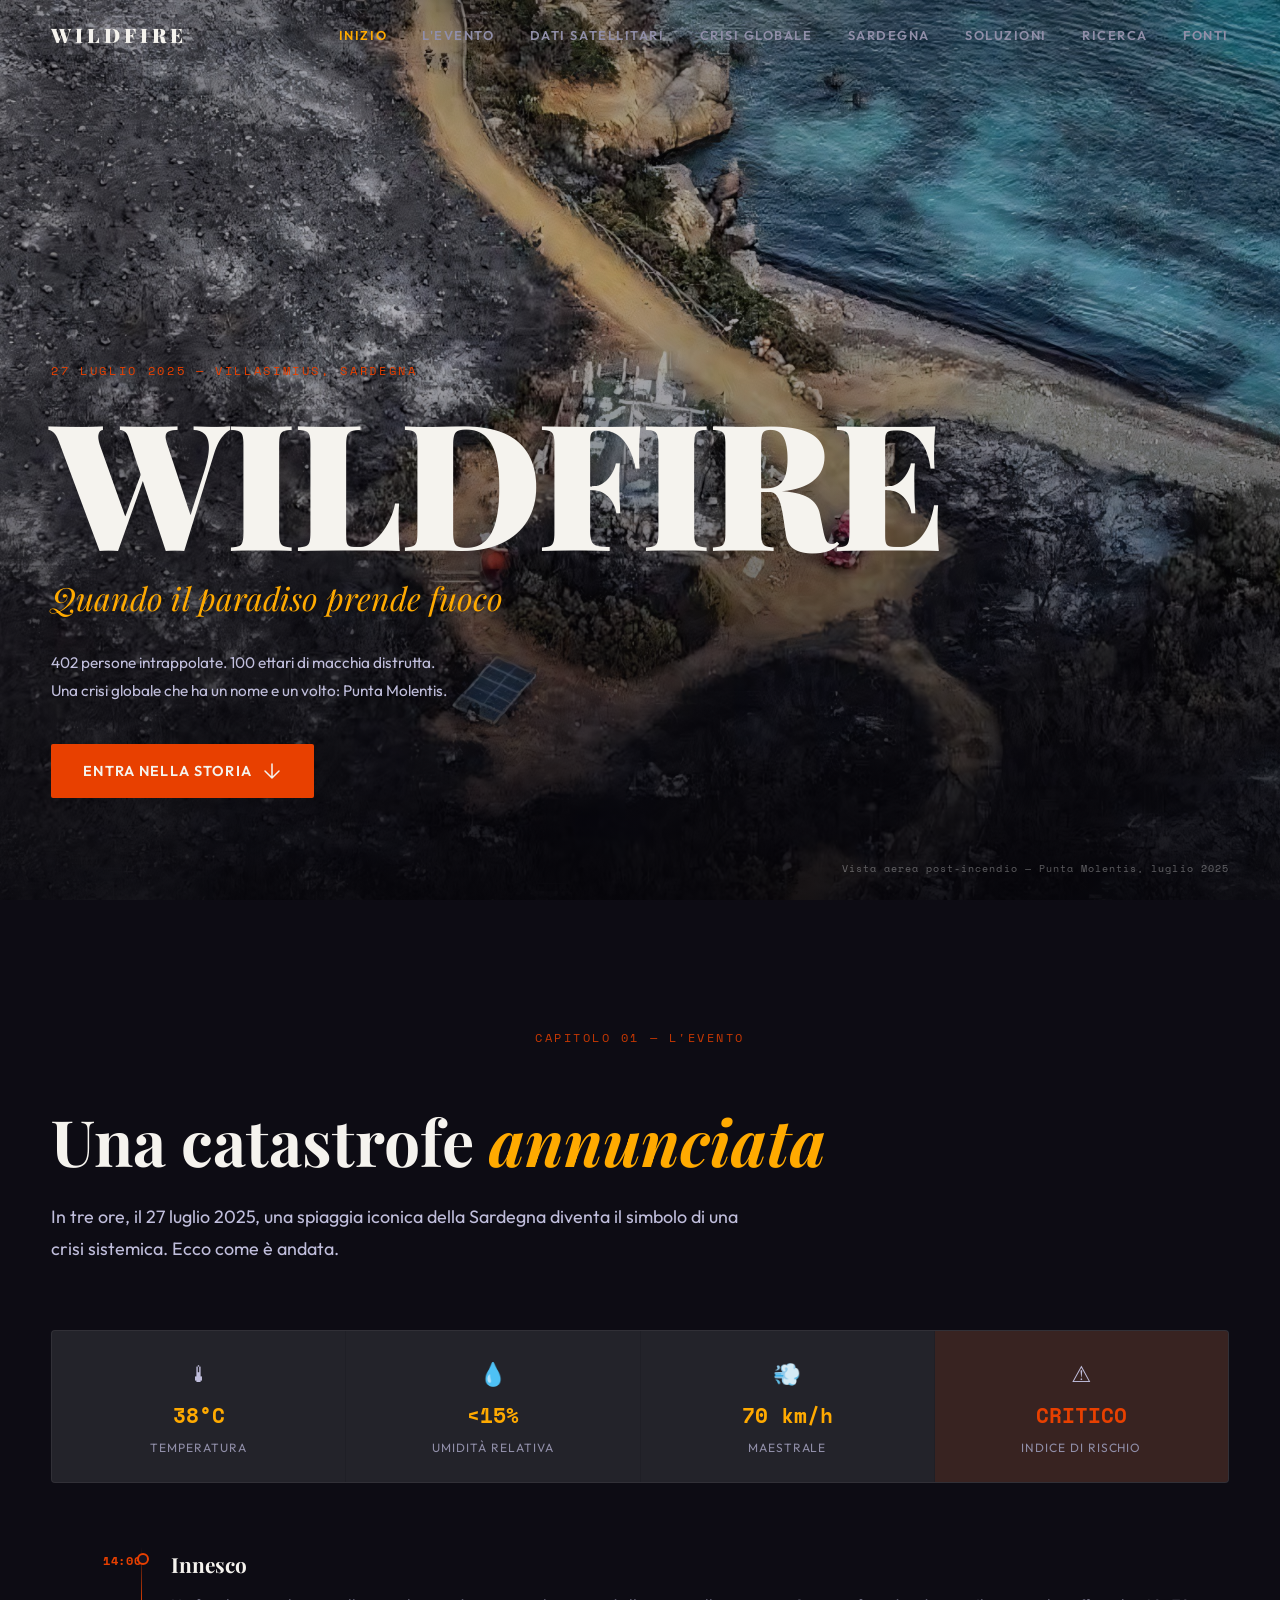
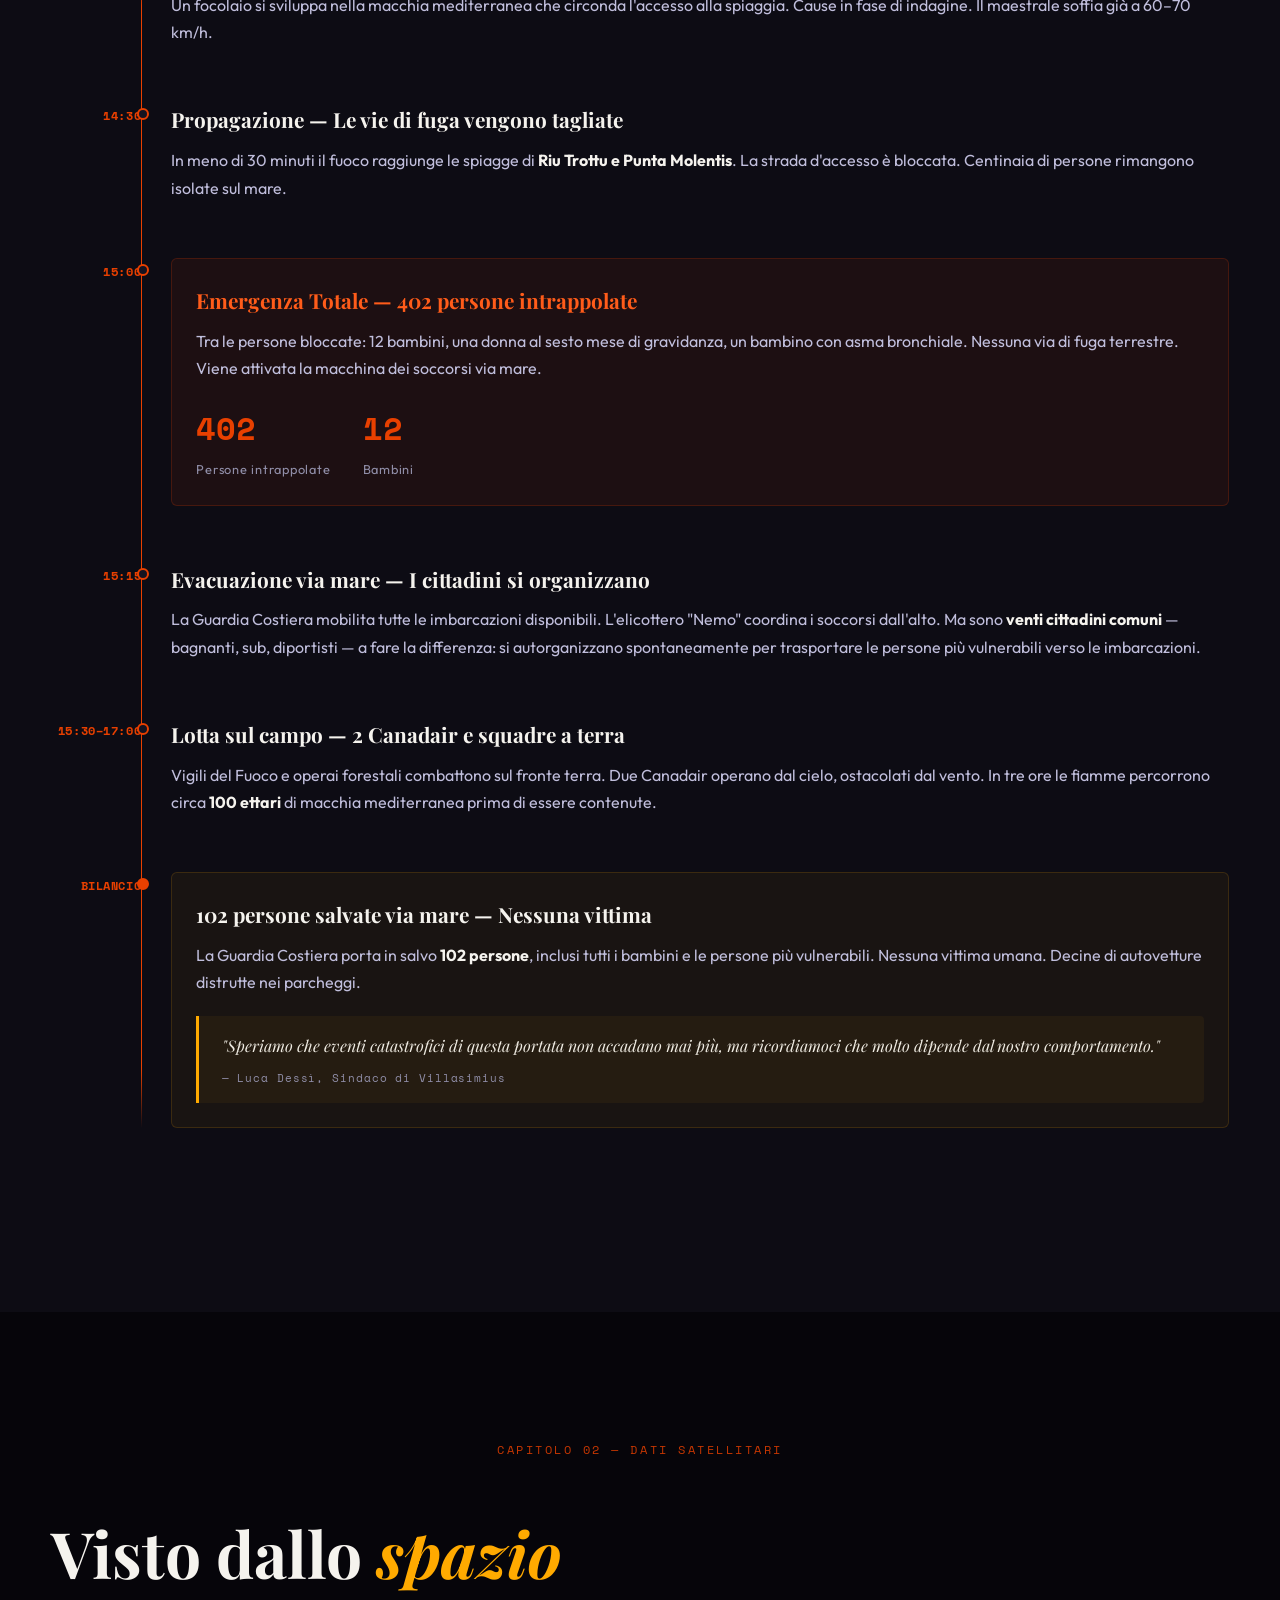
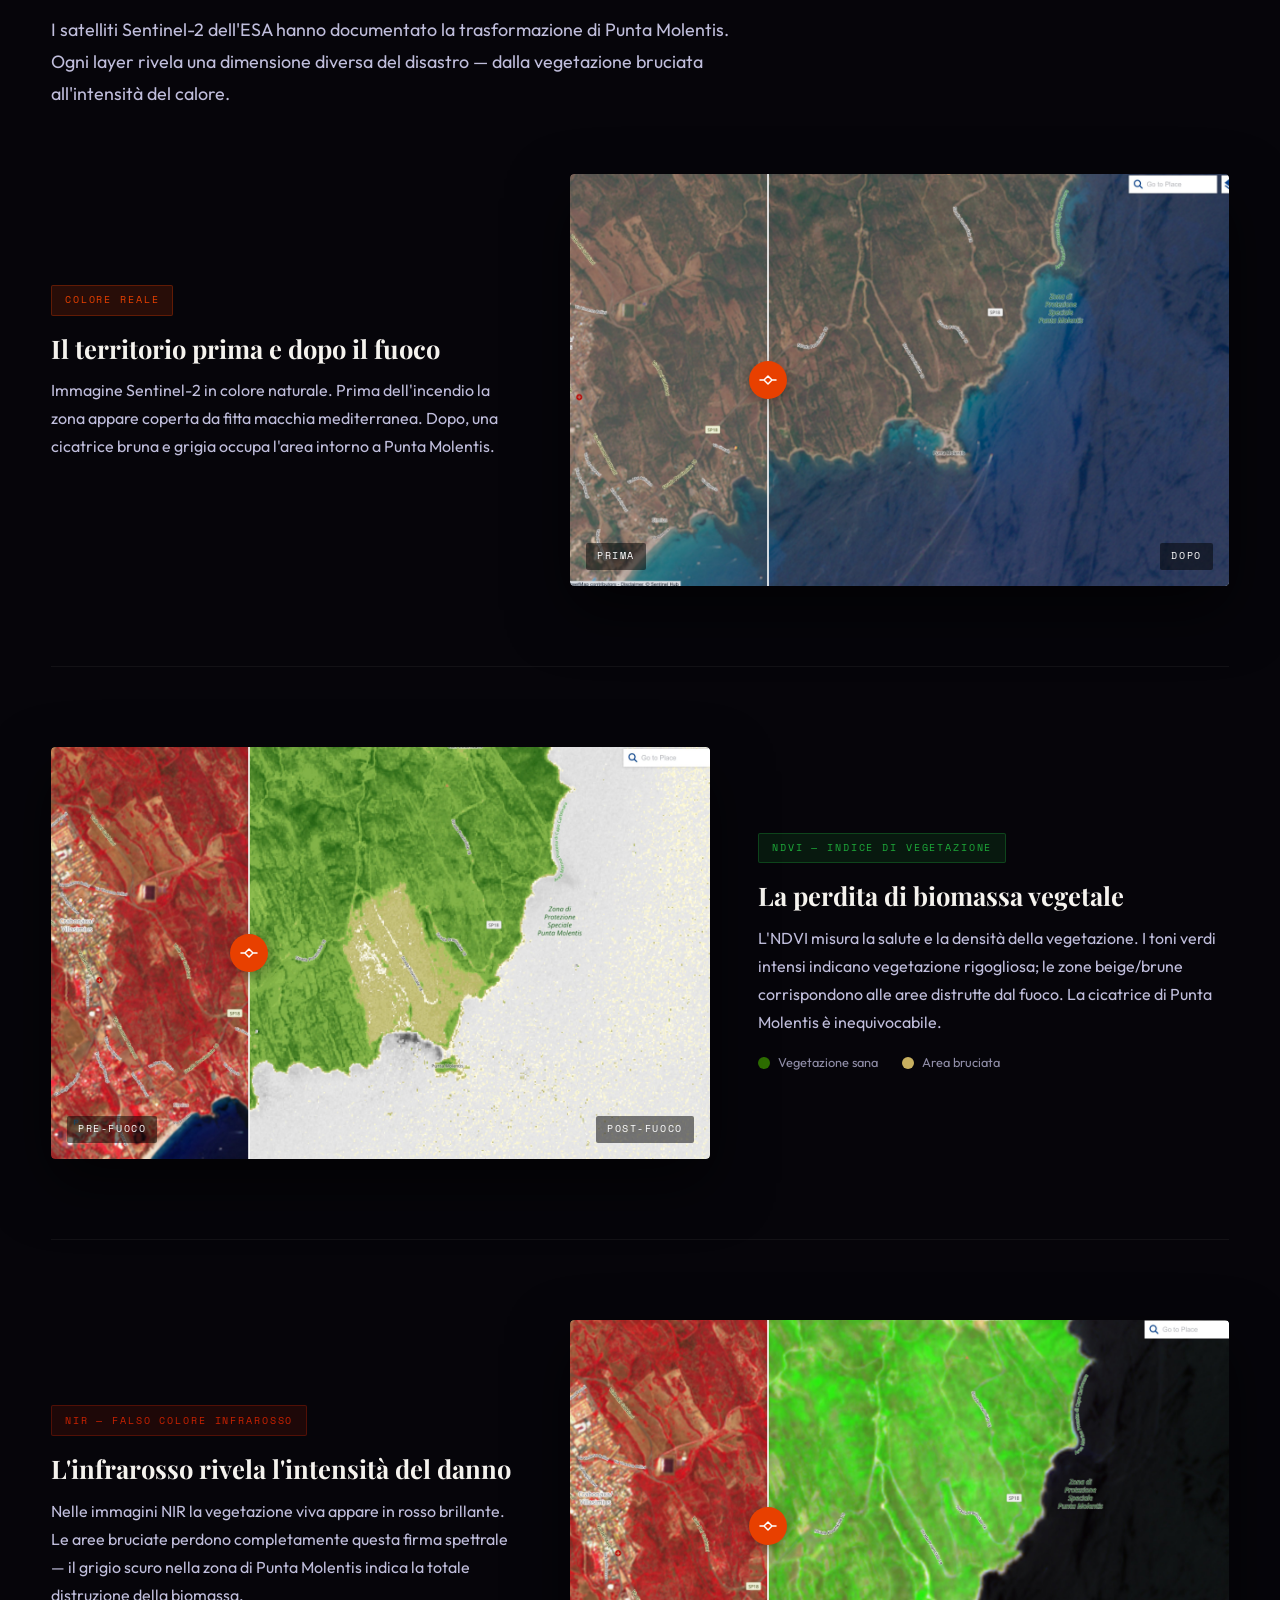
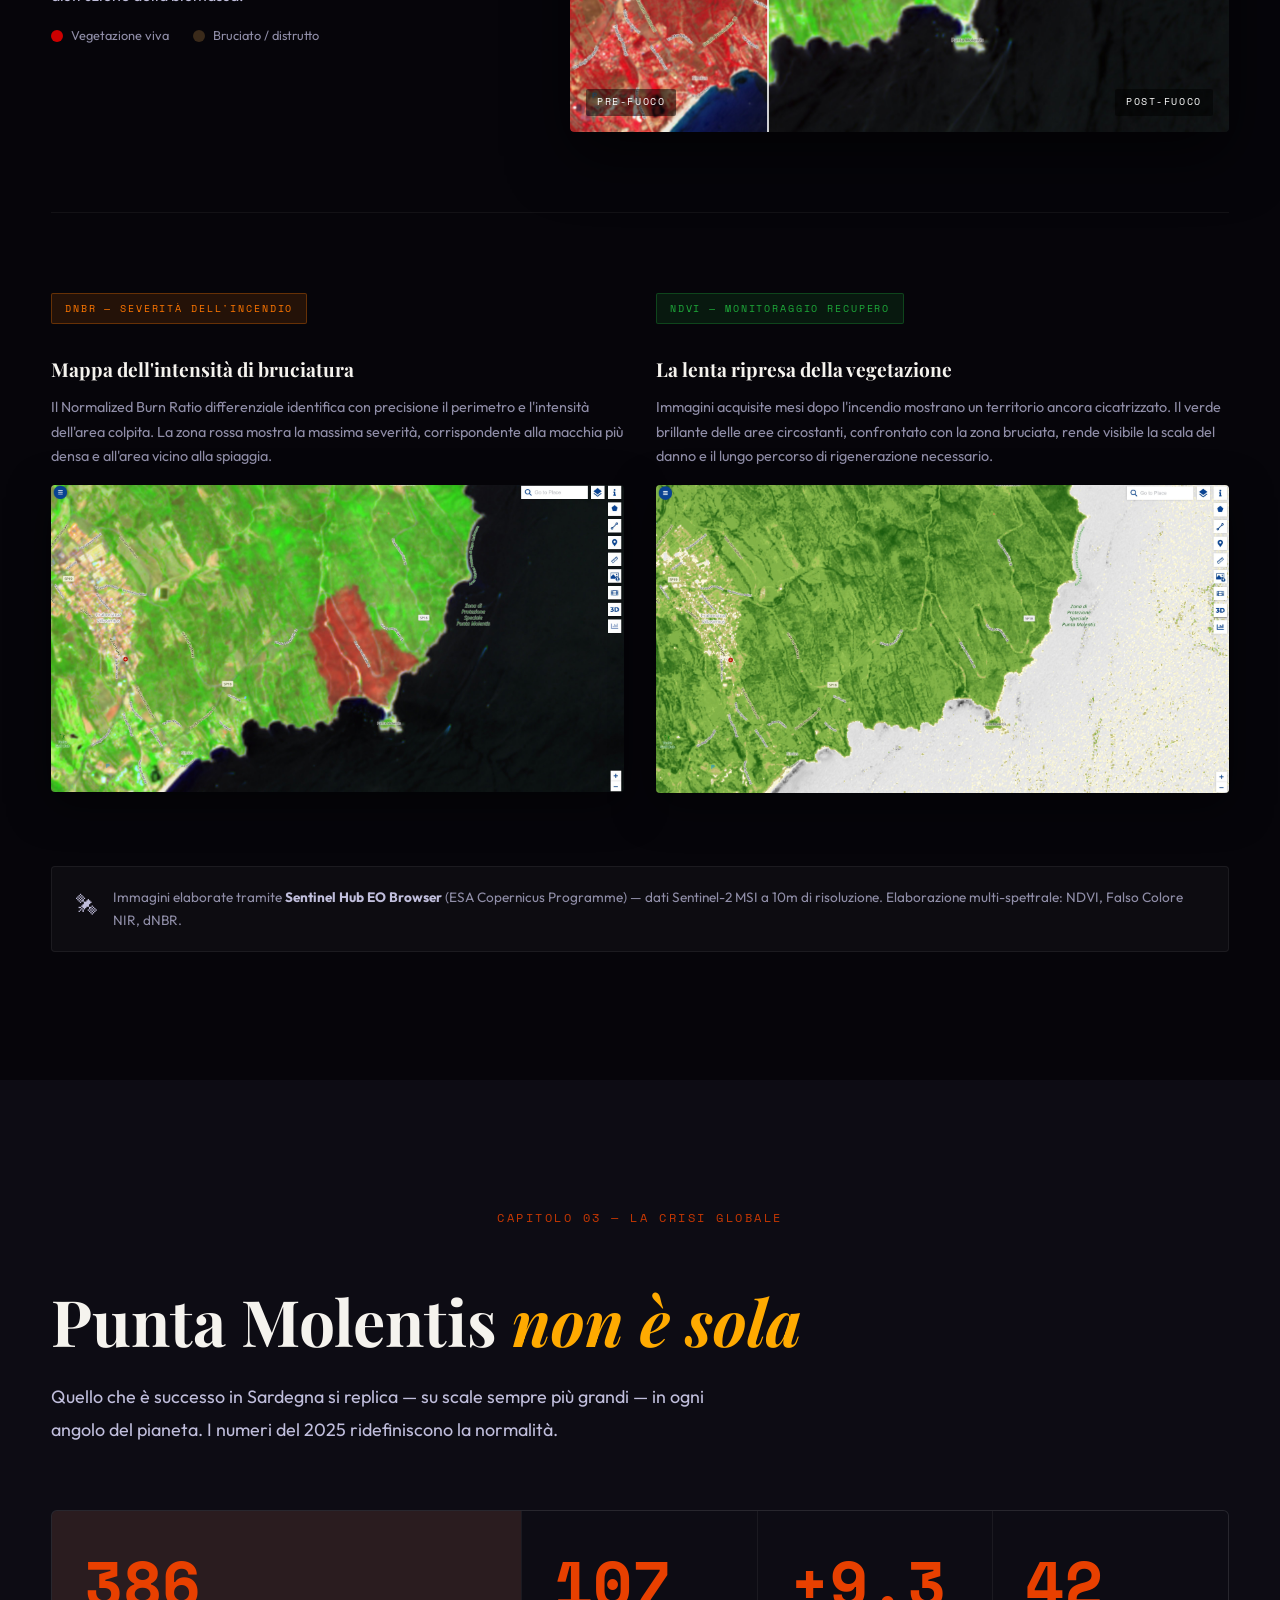
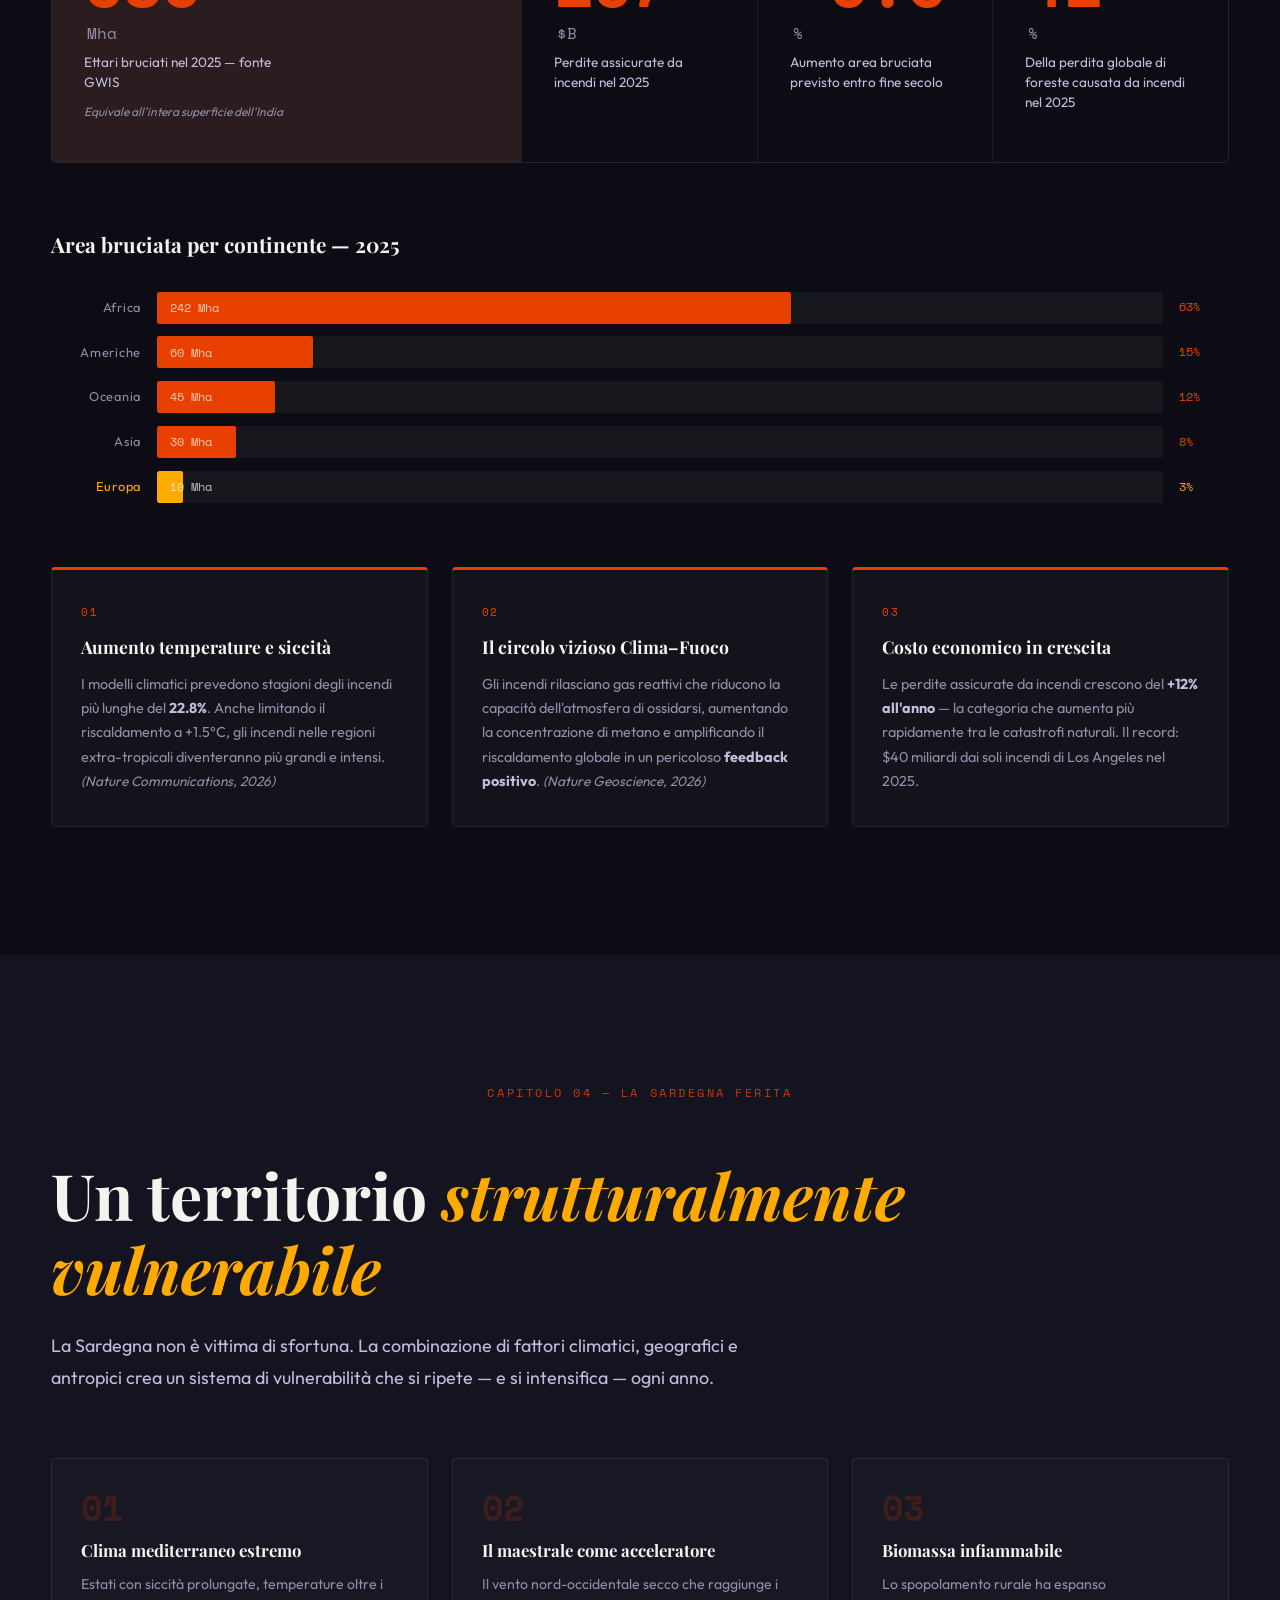
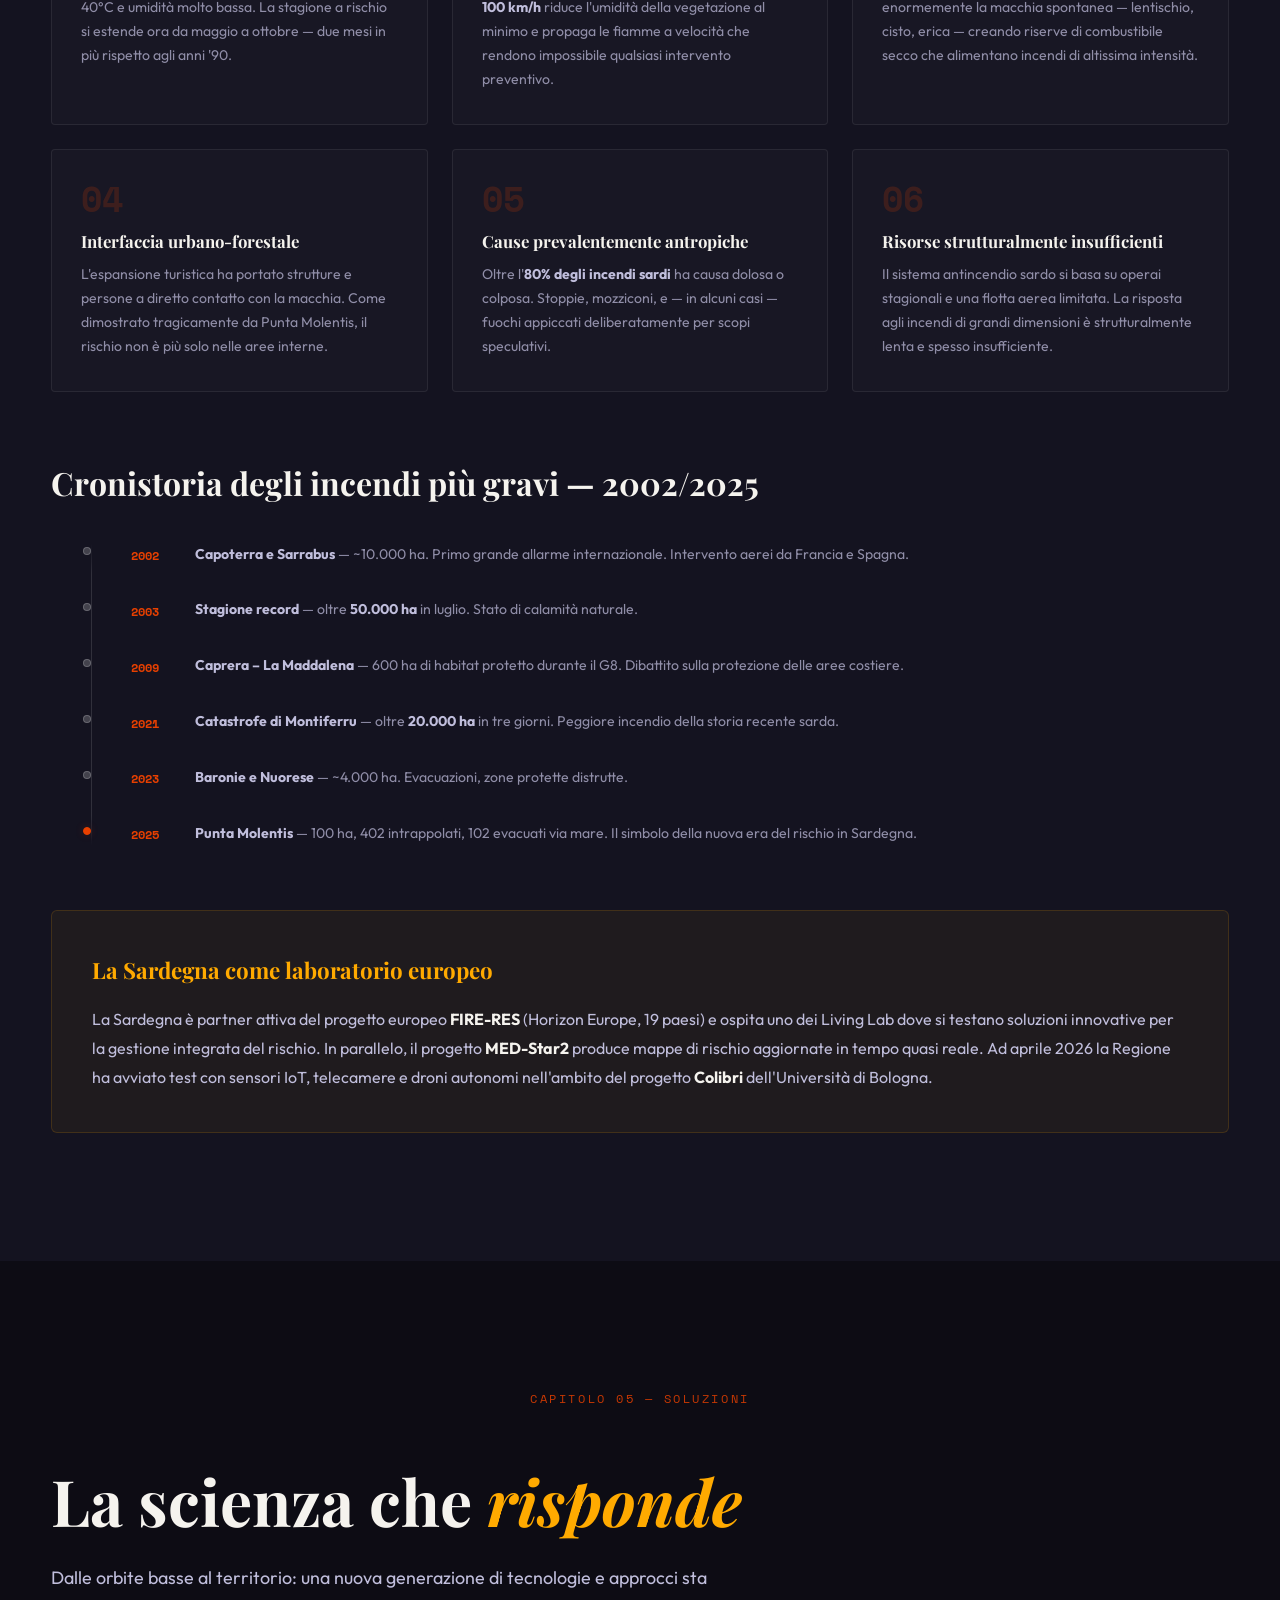
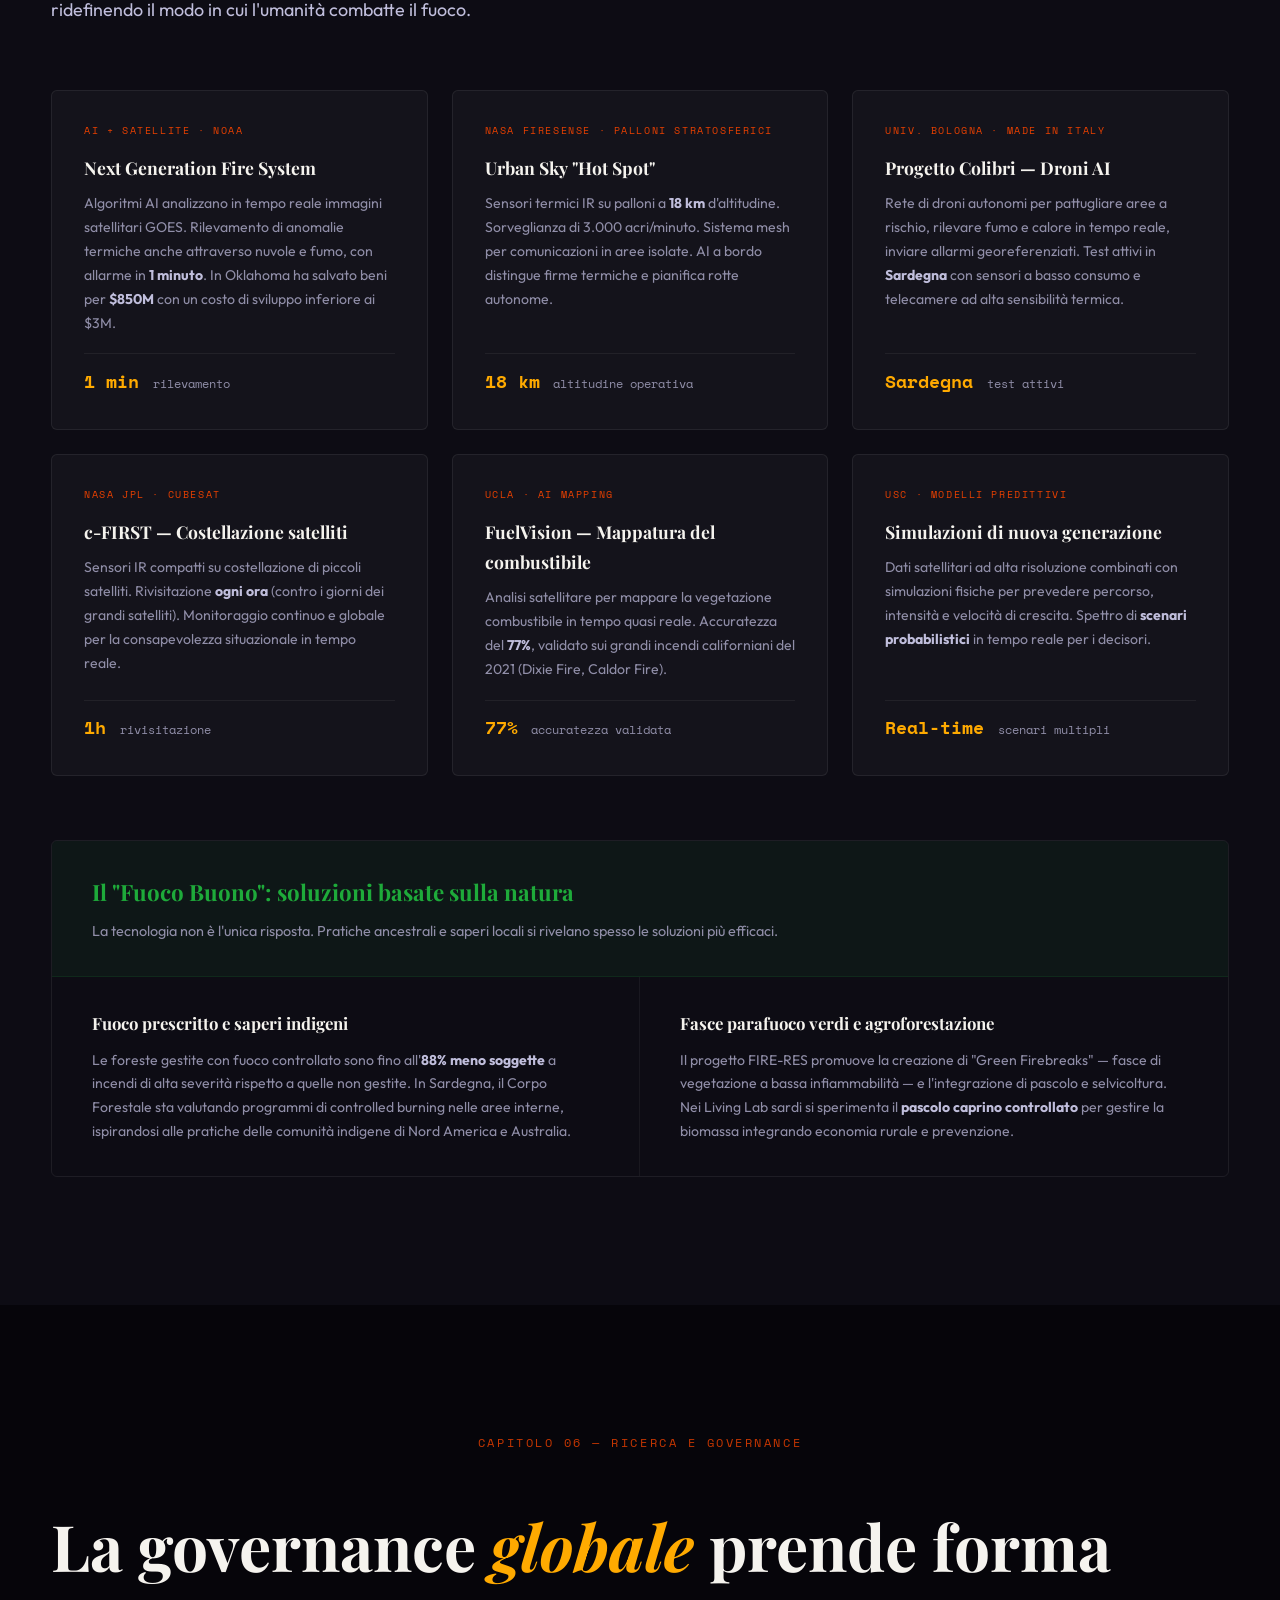
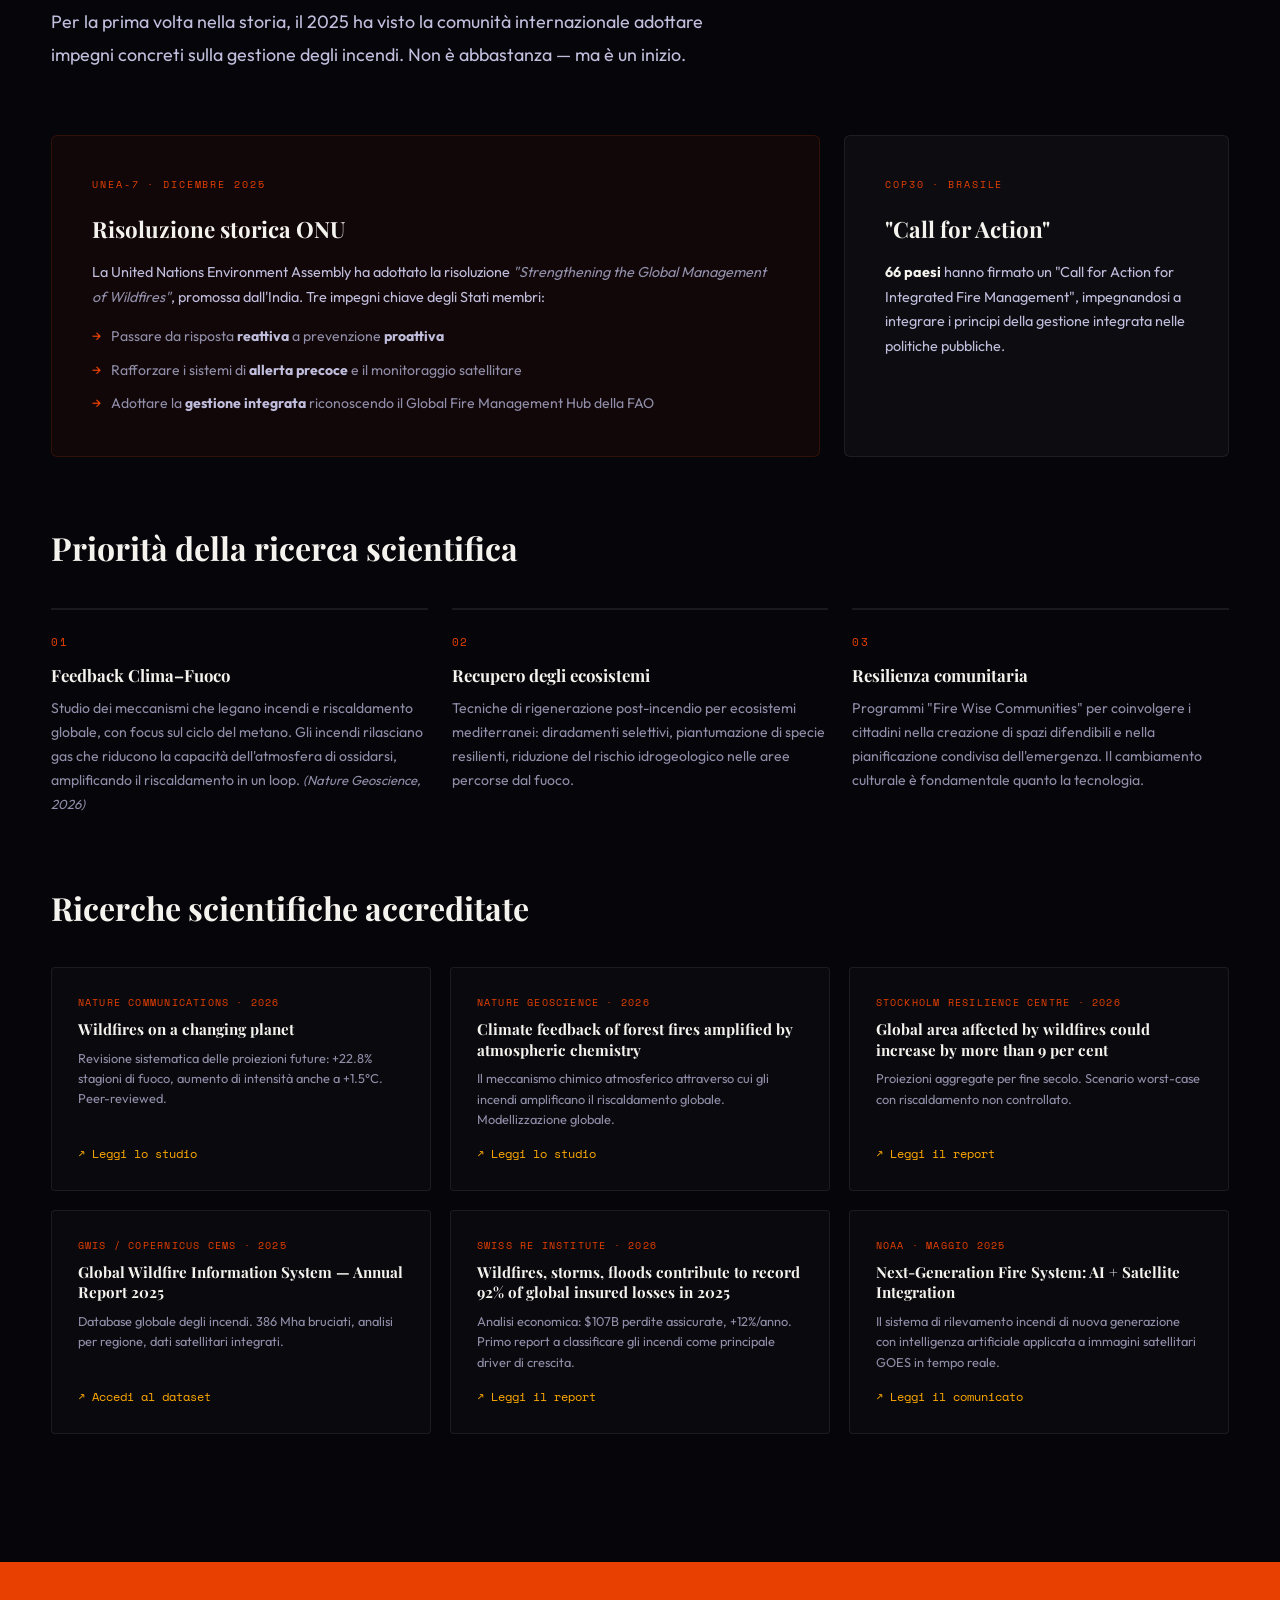
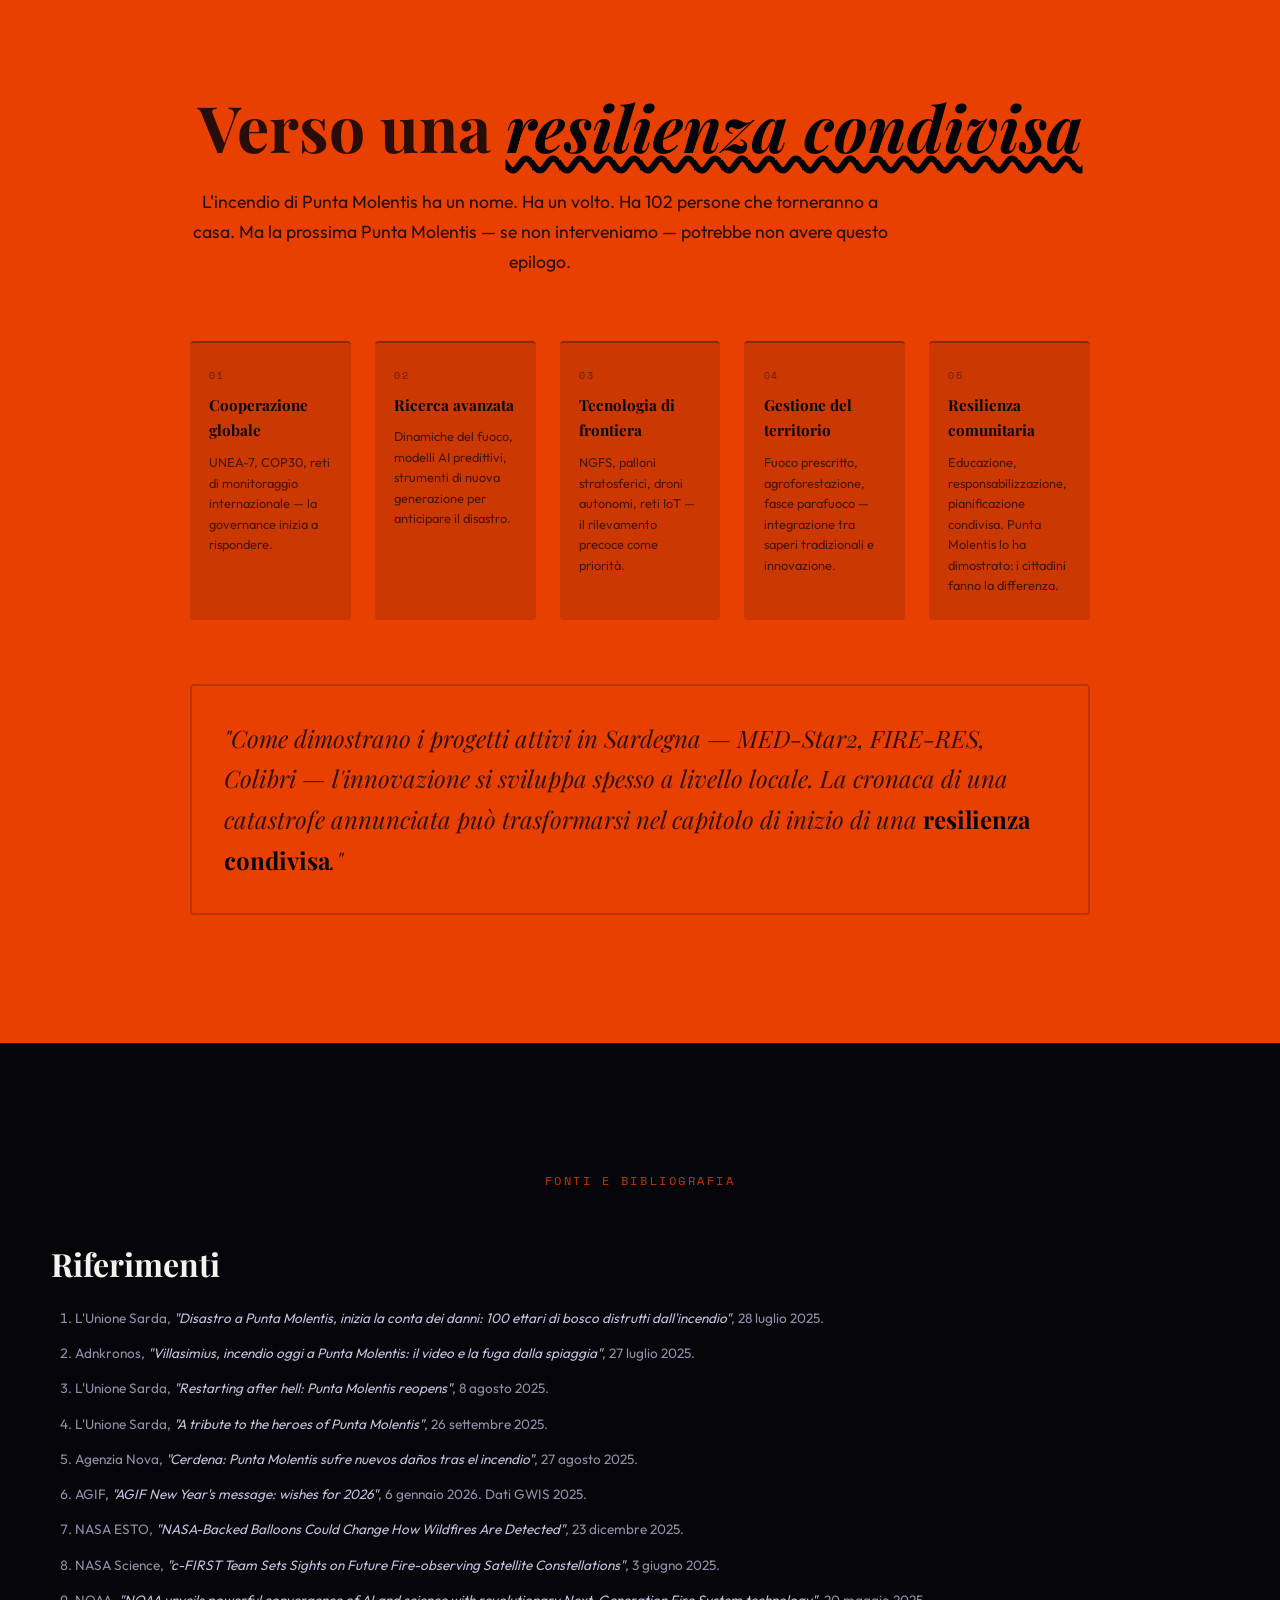
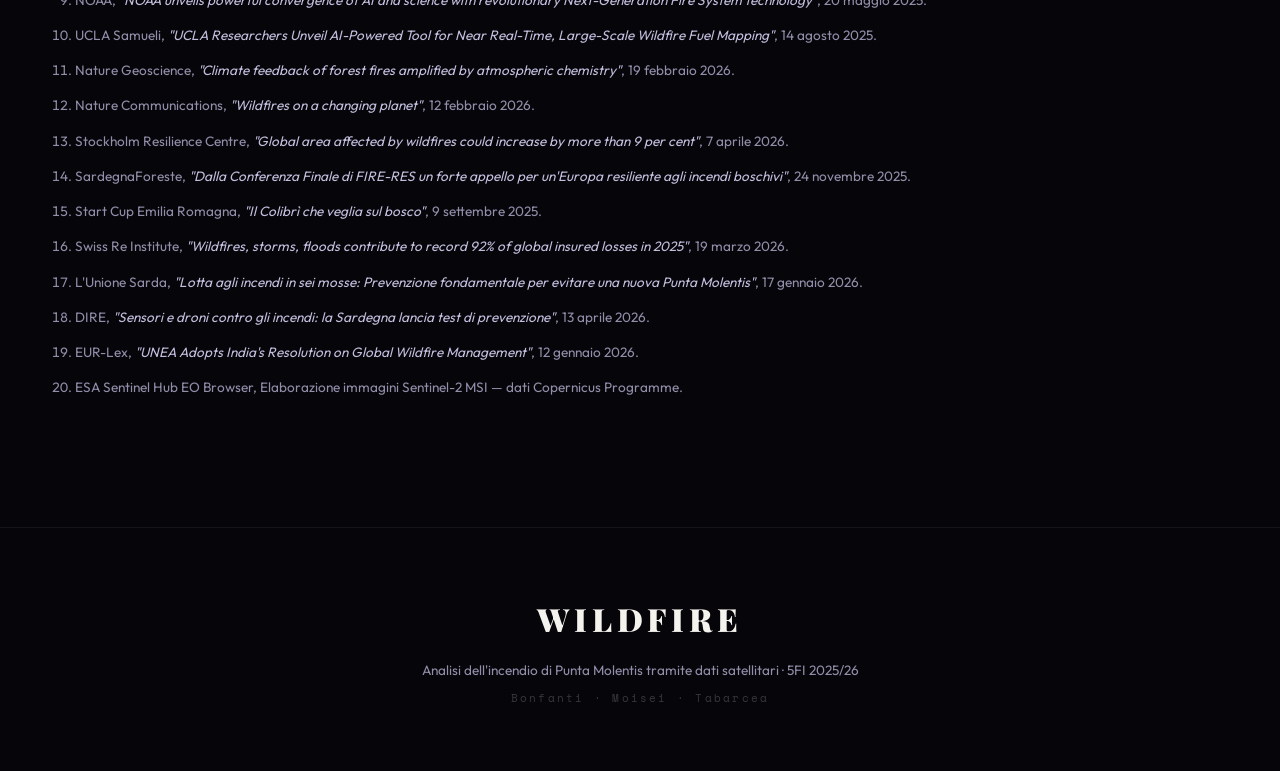
==== sito/index.html @ 07e88437 "Add files via upload" ====
<!DOCTYPE html>
<html lang="it">
<head>
  <meta charset="UTF-8" />
  <meta name="viewport" content="width=device-width, initial-scale=1.0"/>
  <title>Wildfire — Punta Molentis</title>
  <link rel="preconnect" href="https://fonts.googleapis.com"/>
  <link href="https://fonts.googleapis.com/css2?family=Playfair+Display:ital,wght@0,400;0,700;0,900;1,400;1,700&family=Outfit:wght@300;400;500;600;700&family=Space+Mono:ital,wght@0,400;0,700;1,400&display=swap" rel="stylesheet"/>
  <link rel="stylesheet" href="style.css"/>
</head>
<body>

  <!-- PROGRESS BAR -->
  <div class="progress-bar" id="progressBar"></div>

  <!-- NAV -->
  <nav class="navbar" id="navbar">
    <div class="nav-logo">WILDFIRE</div>
    <ul class="nav-links" id="navLinks">
      <li><a href="#hero">Inizio</a></li>
      <li><a href="#evento">L'Evento</a></li>
      <li><a href="#satellite">Dati Satellitari</a></li>
      <li><a href="#globale">Crisi Globale</a></li>
      <li><a href="#sardegna">Sardegna</a></li>
      <li><a href="#soluzioni">Soluzioni</a></li>
      <li><a href="#ricerca">Ricerca</a></li>
      <li><a href="#fonti">Fonti</a></li>
    </ul>
    <button class="nav-burger" id="burger" aria-label="Menu">
      <span></span><span></span><span></span>
    </button>
  </nav>

  <!-- ════════════════════════════════════════
       HERO — PUNTA MOLENTIS
  ════════════════════════════════════════ -->
  <section id="hero" class="hero">
    <div class="hero-bg">
      <img src="punta-molentis.jpeg" alt="Veduta aerea dell'incendio di Punta Molentis" class="hero-img" loading="eager"/>
      <div class="hero-overlay"></div>
    </div>
    <div class="hero-content">
      <p class="hero-date">27 LUGLIO 2025 — VILLASIMIUS, SARDEGNA</p>
      <h1 class="hero-title">WILDFIRE</h1>
      <p class="hero-subtitle">Quando il paradiso prende fuoco</p>
      <p class="hero-desc">402 persone intrappolate. 100 ettari di macchia distrutta.<br/>Una crisi globale che ha un nome e un volto: Punta Molentis.</p>
      <a href="#evento" class="hero-cta">
        <span>Entra nella storia</span>
        <svg width="20" height="20" viewBox="0 0 20 20" fill="none"><path d="M10 3v14M3 10l7 7 7-7" stroke="currentColor" stroke-width="1.5" stroke-linecap="round" stroke-linejoin="round"/></svg>
      </a>
    </div>
    <div class="hero-caption">Vista aerea post-incendio — Punta Molentis, luglio 2025</div>
  </section>

  <!-- ════════════════════════════════════════
       EVENTO — 27 LUGLIO
  ════════════════════════════════════════ -->
  <section id="evento" class="section sect-dark">
    <div class="chapter-label">CAPITOLO 01 — L'EVENTO</div>
    <div class="container">
      <h2 class="section-title">Una catastrofe <em>annunciata</em></h2>
      <p class="section-lead">In tre ore, il 27 luglio 2025, una spiaggia iconica della Sardegna diventa il simbolo di una crisi sistemica. Ecco come è andata.</p>

      <div class="conditions-bar">
        <div class="cond-item">
          <span class="cond-icon">🌡</span>
          <span class="cond-val">38°C</span>
          <span class="cond-label">Temperatura</span>
        </div>
        <div class="cond-item">
          <span class="cond-icon">💧</span>
          <span class="cond-val">&lt;15%</span>
          <span class="cond-label">Umidità relativa</span>
        </div>
        <div class="cond-item">
          <span class="cond-icon">💨</span>
          <span class="cond-val">70 km/h</span>
          <span class="cond-label">Maestrale</span>
        </div>
        <div class="cond-item cond-critical">
          <span class="cond-icon">⚠</span>
          <span class="cond-val">CRITICO</span>
          <span class="cond-label">Indice di rischio</span>
        </div>
      </div>

      <div class="timeline-v">

        <div class="tv-item" data-reveal>
          <div class="tv-time">14:00</div>
          <div class="tv-dot"></div>
          <div class="tv-body">
            <h3>Innesco</h3>
            <p>Un focolaio si sviluppa nella macchia mediterranea che circonda l'accesso alla spiaggia. Cause in fase di indagine. Il maestrale soffia già a 60–70 km/h.</p>
          </div>
        </div>

        <div class="tv-item" data-reveal>
          <div class="tv-time">14:30</div>
          <div class="tv-dot"></div>
          <div class="tv-body">
            <h3>Propagazione — Le vie di fuga vengono tagliate</h3>
            <p>In meno di 30 minuti il fuoco raggiunge le spiagge di <strong>Riu Trottu e Punta Molentis</strong>. La strada d'accesso è bloccata. Centinaia di persone rimangono isolate sul mare.</p>
          </div>
        </div>

        <div class="tv-item tv-critical" data-reveal>
          <div class="tv-time">15:00</div>
          <div class="tv-dot"></div>
          <div class="tv-body">
            <h3>Emergenza Totale — 402 persone intrappolate</h3>
            <p>Tra le persone bloccate: 12 bambini, una donna al sesto mese di gravidanza, un bambino con asma bronchiale. Nessuna via di fuga terrestre. Viene attivata la macchina dei soccorsi via mare.</p>
            <div class="tv-stat-row">
              <div class="tv-stat"><span class="ts-n" data-target="402">0</span><span class="ts-l">Persone intrappolate</span></div>
              <div class="tv-stat"><span class="ts-n" data-target="12">0</span><span class="ts-l">Bambini</span></div>
            </div>
          </div>
        </div>

        <div class="tv-item" data-reveal>
          <div class="tv-time">15:15</div>
          <div class="tv-dot"></div>
          <div class="tv-body">
            <h3>Evacuazione via mare — I cittadini si organizzano</h3>
            <p>La Guardia Costiera mobilita tutte le imbarcazioni disponibili. L'elicottero "Nemo" coordina i soccorsi dall'alto. Ma sono <strong>venti cittadini comuni</strong> — bagnanti, sub, diportisti — a fare la differenza: si autorganizzano spontaneamente per trasportare le persone più vulnerabili verso le imbarcazioni.</p>
          </div>
        </div>

        <div class="tv-item" data-reveal>
          <div class="tv-time">15:30–17:00</div>
          <div class="tv-dot"></div>
          <div class="tv-body">
            <h3>Lotta sul campo — 2 Canadair e squadre a terra</h3>
            <p>Vigili del Fuoco e operai forestali combattono sul fronte terra. Due Canadair operano dal cielo, ostacolati dal vento. In tre ore le fiamme percorrono circa <strong>100 ettari</strong> di macchia mediterranea prima di essere contenute.</p>
          </div>
        </div>

        <div class="tv-item tv-end" data-reveal>
          <div class="tv-time">BILANCIO</div>
          <div class="tv-dot tv-dot-end"></div>
          <div class="tv-body">
            <h3>102 persone salvate via mare — Nessuna vittima</h3>
            <p>La Guardia Costiera porta in salvo <strong>102 persone</strong>, inclusi tutti i bambini e le persone più vulnerabili. Nessuna vittima umana. Decine di autovetture distrutte nei parcheggi.</p>
            <blockquote class="inline-quote">
              "Speriamo che eventi catastrofici di questa portata non accadano mai più, ma ricordiamoci che molto dipende dal nostro comportamento."
              <cite>— Luca Dessì, Sindaco di Villasimius</cite>
            </blockquote>
          </div>
        </div>

      </div><!-- end timeline -->
    </div>
  </section>

  <!-- ════════════════════════════════════════
       DATI SATELLITARI
  ════════════════════════════════════════ -->
  <section id="satellite" class="section sect-black">
    <div class="chapter-label">CAPITOLO 02 — DATI SATELLITARI</div>
    <div class="container">
      <h2 class="section-title">Visto dallo <em>spazio</em></h2>
      <p class="section-lead">I satelliti Sentinel-2 dell'ESA hanno documentato la trasformazione di Punta Molentis. Ogni layer rivela una dimensione diversa del disastro — dalla vegetazione bruciata all'intensità del calore.</p>

      <!-- True Color Before/After Slider -->
      <div class="sat-block" data-reveal>
        <div class="sat-meta">
          <div class="sat-badge">COLORE REALE</div>
          <h3 class="sat-title">Il territorio prima e dopo il fuoco</h3>
          <p class="sat-desc">Immagine Sentinel-2 in colore naturale. Prima dell'incendio la zona appare coperta da fitta macchia mediterranea. Dopo, una cicatrice bruna e grigia occupa l'area intorno a Punta Molentis.</p>
        </div>
        <div class="compare-wrap">
          <div class="compare-slider" id="cs1">
            <img class="cs-before" src="Screenshot_2026-04-22_alle_10_32_32.png" alt="Colore reale pre-incendio"/>
            <div class="cs-after-wrap">
              <img class="cs-after" src="Screenshot_2026-04-22_alle_10_30_17.png" alt="Colore reale post-incendio"/>
            </div>
            <div class="cs-handle" id="cs1-handle">
              <div class="cs-line"></div>
              <div class="cs-btn">
                <svg width="20" height="20" viewBox="0 0 20 20"><path d="M6 10l-4 0M14 10l4 0M6 10l4-4M6 10l4 4M14 10l-4-4M14 10l-4 4" stroke="white" stroke-width="1.5" stroke-linecap="round"/></svg>
              </div>
            </div>
            <div class="cs-label-before">PRIMA</div>
            <div class="cs-label-after">DOPO</div>
          </div>
        </div>
      </div>

      <!-- NDVI Slider -->
      <div class="sat-block sat-block-reverse" data-reveal>
        <div class="sat-meta">
          <div class="sat-badge sat-green">NDVI — Indice di Vegetazione</div>
          <h3 class="sat-title">La perdita di biomassa vegetale</h3>
          <p class="sat-desc">L'NDVI misura la salute e la densità della vegetazione. I toni verdi intensi indicano vegetazione rigogliosa; le zone beige/brune corrispondono alle aree distrutte dal fuoco. La cicatrice di Punta Molentis è inequivocabile.</p>
          <div class="sat-legend">
            <span class="leg-item"><span class="leg-dot" style="background:#2d6e00"></span>Vegetazione sana</span>
            <span class="leg-item"><span class="leg-dot" style="background:#c8b060"></span>Area bruciata</span>
          </div>
        </div>
        <div class="compare-wrap">
          <div class="compare-slider" id="cs2">
            <img class="cs-before" src="Screenshot_2026-04-22_alle_10_36_27.png" alt="NDVI pre-incendio"/>
            <div class="cs-after-wrap">
              <img class="cs-after" src="Screenshot_2026-04-22_alle_10_43_47.png" alt="NDVI post-incendio"/>
            </div>
            <div class="cs-handle" id="cs2-handle">
              <div class="cs-line"></div>
              <div class="cs-btn">
                <svg width="20" height="20" viewBox="0 0 20 20"><path d="M6 10l-4 0M14 10l4 0M6 10l4-4M6 10l4 4M14 10l-4-4M14 10l-4 4" stroke="white" stroke-width="1.5" stroke-linecap="round"/></svg>
              </div>
            </div>
            <div class="cs-label-before">PRE-FUOCO</div>
            <div class="cs-label-after">POST-FUOCO</div>
          </div>
        </div>
      </div>

      <!-- NIR Slider -->
      <div class="sat-block" data-reveal>
        <div class="sat-meta">
          <div class="sat-badge sat-red">NIR — Falso Colore Infrarosso</div>
          <h3 class="sat-title">L'infrarosso rivela l'intensità del danno</h3>
          <p class="sat-desc">Nelle immagini NIR la vegetazione viva appare in rosso brillante. Le aree bruciate perdono completamente questa firma spettrale — il grigio scuro nella zona di Punta Molentis indica la totale distruzione della biomassa.</p>
          <div class="sat-legend">
            <span class="leg-item"><span class="leg-dot" style="background:#cc0000"></span>Vegetazione viva</span>
            <span class="leg-item"><span class="leg-dot" style="background:#3a2a1a"></span>Bruciato / distrutto</span>
          </div>
        </div>
        <div class="compare-wrap">
          <div class="compare-slider" id="cs3">
            <img class="cs-before" src="Screenshot_2026-04-22_alle_10_38_03.png" alt="NIR pre-incendio"/>
            <div class="cs-after-wrap">
              <img class="cs-after" src="Screenshot_2026-04-22_alle_10_38_48.png" alt="NIR post-incendio"/>
            </div>
            <div class="cs-handle" id="cs3-handle">
              <div class="cs-line"></div>
              <div class="cs-btn">
                <svg width="20" height="20" viewBox="0 0 20 20"><path d="M6 10l-4 0M14 10l4 0M6 10l4-4M6 10l4 4M14 10l-4-4M14 10l-4 4" stroke="white" stroke-width="1.5" stroke-linecap="round"/></svg>
              </div>
            </div>
            <div class="cs-label-before">PRE-FUOCO</div>
            <div class="cs-label-after">POST-FUOCO</div>
          </div>
        </div>
      </div>

      <!-- Burn Severity + Recovery -->
      <div class="sat-pair" data-reveal>
        <div class="sat-pair-item">
          <div class="sat-badge sat-orange">dNBR — Severità dell'Incendio</div>
          <h4>Mappa dell'intensità di bruciatura</h4>
          <p>Il Normalized Burn Ratio differenziale identifica con precisione il perimetro e l'intensità dell'area colpita. La zona rossa mostra la massima severità, corrispondente alla macchia più densa e all'area vicino alla spiaggia.</p>
          <img src="Screenshot_2026-04-22_alle_10_39_31.png" alt="Burn severity map dNBR" class="sat-single-img"/>
        </div>
        <div class="sat-pair-item">
          <div class="sat-badge sat-green">NDVI — Monitoraggio Recupero</div>
          <h4>La lenta ripresa della vegetazione</h4>
          <p>Immagini acquisite mesi dopo l'incendio mostrano un territorio ancora cicatrizzato. Il verde brillante delle aree circostanti, confrontato con la zona bruciata, rende visibile la scala del danno e il lungo percorso di rigenerazione necessario.</p>
          <img src="Screenshot_2026-04-22_alle_10_44_49.png" alt="NDVI recovery monitoring" class="sat-single-img"/>
        </div>
      </div>

      <div class="sat-note" data-reveal>
        <span class="sat-note-icon">🛰</span>
        <p>Immagini elaborate tramite <strong>Sentinel Hub EO Browser</strong> (ESA Copernicus Programme) — dati Sentinel-2 MSI a 10m di risoluzione. Elaborazione multi-spettrale: NDVI, Falso Colore NIR, dNBR.</p>
      </div>
    </div>
  </section>

  <!-- ════════════════════════════════════════
       CRISI GLOBALE
  ════════════════════════════════════════ -->
  <section id="globale" class="section sect-dark">
    <div class="chapter-label">CAPITOLO 03 — LA CRISI GLOBALE</div>
    <div class="container">
      <h2 class="section-title">Punta Molentis <em>non è sola</em></h2>
      <p class="section-lead">Quello che è successo in Sardegna si replica — su scale sempre più grandi — in ogni angolo del pianeta. I numeri del 2025 ridefiniscono la normalità.</p>

      <div class="big-numbers-grid" data-reveal>
        <div class="bn-item bn-main">
          <span class="bn-number" data-target="386">0</span>
          <span class="bn-unit">Mha</span>
          <span class="bn-label">Ettari bruciati nel 2025 — fonte GWIS</span>
          <span class="bn-context">Equivale all'intera superficie dell'India</span>
        </div>
        <div class="bn-item">
          <span class="bn-number" data-target="107">0</span>
          <span class="bn-unit">$B</span>
          <span class="bn-label">Perdite assicurate da incendi nel 2025</span>
        </div>
        <div class="bn-item">
          <span class="bn-number bn-pct">+9.3</span>
          <span class="bn-unit">%</span>
          <span class="bn-label">Aumento area bruciata previsto entro fine secolo</span>
        </div>
        <div class="bn-item">
          <span class="bn-number bn-pct">42</span>
          <span class="bn-unit">%</span>
          <span class="bn-label">Della perdita globale di foreste causata da incendi nel 2025</span>
        </div>
      </div>

      <!-- Bar Chart -->
      <div class="chart-section" data-reveal>
        <h3 class="chart-title">Area bruciata per continente — 2025</h3>
        <div class="bar-chart">
          <div class="bar-row">
            <span class="bar-label">Africa</span>
            <div class="bar-track">
              <div class="bar-fill" style="--w:63%">
                <span class="bar-val">242 Mha</span>
              </div>
            </div>
            <span class="bar-pct">63%</span>
          </div>
          <div class="bar-row">
            <span class="bar-label">Americhe</span>
            <div class="bar-track">
              <div class="bar-fill" style="--w:15.5%">
                <span class="bar-val">60 Mha</span>
              </div>
            </div>
            <span class="bar-pct">15%</span>
          </div>
          <div class="bar-row">
            <span class="bar-label">Oceania</span>
            <div class="bar-track">
              <div class="bar-fill" style="--w:11.7%">
                <span class="bar-val">45 Mha</span>
              </div>
            </div>
            <span class="bar-pct">12%</span>
          </div>
          <div class="bar-row">
            <span class="bar-label">Asia</span>
            <div class="bar-track">
              <div class="bar-fill" style="--w:7.8%">
                <span class="bar-val">30 Mha</span>
              </div>
            </div>
            <span class="bar-pct">8%</span>
          </div>
          <div class="bar-row bar-highlight">
            <span class="bar-label">Europa</span>
            <div class="bar-track">
              <div class="bar-fill" style="--w:2.6%">
                <span class="bar-val">10 Mha</span>
              </div>
            </div>
            <span class="bar-pct">3%</span>
          </div>
        </div>
      </div>

      <!-- Factors -->
      <div class="factors-grid" data-reveal>
        <div class="factor-card">
          <div class="factor-num">01</div>
          <h4>Aumento temperature e siccità</h4>
          <p>I modelli climatici prevedono stagioni degli incendi più lunghe del <strong>22.8%</strong>. Anche limitando il riscaldamento a +1.5°C, gli incendi nelle regioni extra-tropicali diventeranno più grandi e intensi. <em>(Nature Communications, 2026)</em></p>
        </div>
        <div class="factor-card">
          <div class="factor-num">02</div>
          <h4>Il circolo vizioso Clima–Fuoco</h4>
          <p>Gli incendi rilasciano gas reattivi che riducono la capacità dell'atmosfera di ossidarsi, aumentando la concentrazione di metano e amplificando il riscaldamento globale in un pericoloso <strong>feedback positivo</strong>. <em>(Nature Geoscience, 2026)</em></p>
        </div>
        <div class="factor-card">
          <div class="factor-num">03</div>
          <h4>Costo economico in crescita</h4>
          <p>Le perdite assicurate da incendi crescono del <strong>+12% all'anno</strong> — la categoria che aumenta più rapidamente tra le catastrofi naturali. Il record: $40 miliardi dai soli incendi di Los Angeles nel 2025.</p>
        </div>
      </div>
    </div>
  </section>

  <!-- ════════════════════════════════════════
       SARDEGNA
  ════════════════════════════════════════ -->
  <section id="sardegna" class="section sect-mid">
    <div class="chapter-label">CAPITOLO 04 — LA SARDEGNA FERITA</div>
    <div class="container">
      <h2 class="section-title">Un territorio <em>strutturalmente vulnerabile</em></h2>
      <p class="section-lead">La Sardegna non è vittima di sfortuna. La combinazione di fattori climatici, geografici e antropici crea un sistema di vulnerabilità che si ripete — e si intensifica — ogni anno.</p>

      <div class="vuln-grid" data-reveal>
        <div class="vc">
          <div class="vc-n">01</div>
          <h4>Clima mediterraneo estremo</h4>
          <p>Estati con siccità prolungate, temperature oltre i 40°C e umidità molto bassa. La stagione a rischio si estende ora da maggio a ottobre — due mesi in più rispetto agli anni '90.</p>
        </div>
        <div class="vc">
          <div class="vc-n">02</div>
          <h4>Il maestrale come acceleratore</h4>
          <p>Il vento nord-occidentale secco che raggiunge i <strong>100 km/h</strong> riduce l'umidità della vegetazione al minimo e propaga le fiamme a velocità che rendono impossibile qualsiasi intervento preventivo.</p>
        </div>
        <div class="vc">
          <div class="vc-n">03</div>
          <h4>Biomassa infiammabile</h4>
          <p>Lo spopolamento rurale ha espanso enormemente la macchia spontanea — lentischio, cisto, erica — creando riserve di combustibile secco che alimentano incendi di altissima intensità.</p>
        </div>
        <div class="vc">
          <div class="vc-n">04</div>
          <h4>Interfaccia urbano-forestale</h4>
          <p>L'espansione turistica ha portato strutture e persone a diretto contatto con la macchia. Come dimostrato tragicamente da Punta Molentis, il rischio non è più solo nelle aree interne.</p>
        </div>
        <div class="vc">
          <div class="vc-n">05</div>
          <h4>Cause prevalentemente antropiche</h4>
          <p>Oltre l'<strong>80% degli incendi sardi</strong> ha causa dolosa o colposa. Stoppie, mozziconi, e — in alcuni casi — fuochi appiccati deliberatamente per scopi speculativi.</p>
        </div>
        <div class="vc">
          <div class="vc-n">06</div>
          <h4>Risorse strutturalmente insufficienti</h4>
          <p>Il sistema antincendio sardo si basa su operai stagionali e una flotta aerea limitata. La risposta agli incendi di grandi dimensioni è strutturalmente lenta e spesso insufficiente.</p>
        </div>
      </div>

      <!-- Timeline storica -->
      <h3 class="sub-title" data-reveal>Cronistoria degli incendi più gravi — 2002/2025</h3>
      <div class="hist-timeline" data-reveal>
        <div class="ht-item">
          <div class="ht-year">2002</div>
          <div class="ht-text">
            <strong>Capoterra e Sarrabus</strong> — ~10.000 ha. Primo grande allarme internazionale. Intervento aerei da Francia e Spagna.
          </div>
        </div>
        <div class="ht-item">
          <div class="ht-year">2003</div>
          <div class="ht-text">
            <strong>Stagione record</strong> — oltre <strong>50.000 ha</strong> in luglio. Stato di calamità naturale.
          </div>
        </div>
        <div class="ht-item">
          <div class="ht-year">2009</div>
          <div class="ht-text">
            <strong>Caprera – La Maddalena</strong> — 600 ha di habitat protetto durante il G8. Dibattito sulla protezione delle aree costiere.
          </div>
        </div>
        <div class="ht-item">
          <div class="ht-year">2021</div>
          <div class="ht-text">
            <strong>Catastrofe di Montiferru</strong> — oltre <strong>20.000 ha</strong> in tre giorni. Peggiore incendio della storia recente sarda.
          </div>
        </div>
        <div class="ht-item">
          <div class="ht-year">2023</div>
          <div class="ht-text">
            <strong>Baronie e Nuorese</strong> — ~4.000 ha. Evacuazioni, zone protette distrutte.
          </div>
        </div>
        <div class="ht-item ht-now">
          <div class="ht-year">2025</div>
          <div class="ht-text">
            <strong>Punta Molentis</strong> — 100 ha, 402 intrappolati, 102 evacuati via mare. Il simbolo della nuova era del rischio in Sardegna.
          </div>
        </div>
      </div>

      <div class="project-box" data-reveal>
        <h3>La Sardegna come laboratorio europeo</h3>
        <p>La Sardegna è partner attiva del progetto europeo <strong>FIRE-RES</strong> (Horizon Europe, 19 paesi) e ospita uno dei Living Lab dove si testano soluzioni innovative per la gestione integrata del rischio. In parallelo, il progetto <strong>MED-Star2</strong> produce mappe di rischio aggiornate in tempo quasi reale. Ad aprile 2026 la Regione ha avviato test con sensori IoT, telecamere e droni autonomi nell'ambito del progetto <strong>Colibri</strong> dell'Università di Bologna.</p>
      </div>
    </div>
  </section>

  <!-- ════════════════════════════════════════
       SOLUZIONI
  ════════════════════════════════════════ -->
  <section id="soluzioni" class="section sect-dark">
    <div class="chapter-label">CAPITOLO 05 — SOLUZIONI</div>
    <div class="container">
      <h2 class="section-title">La scienza che <em>risponde</em></h2>
      <p class="section-lead">Dalle orbite basse al territorio: una nuova generazione di tecnologie e approcci sta ridefinendo il modo in cui l'umanità combatte il fuoco.</p>

      <div class="sol-grid">
        <div class="sol-card" data-reveal>
          <div class="sol-tag">AI + SATELLITE · NOAA</div>
          <h4>Next Generation Fire System</h4>
          <p>Algoritmi AI analizzano in tempo reale immagini satellitari GOES. Rilevamento di anomalie termiche anche attraverso nuvole e fumo, con allarme in <strong>1 minuto</strong>. In Oklahoma ha salvato beni per <strong>$850M</strong> con un costo di sviluppo inferiore ai $3M.</p>
          <div class="sol-metric"><span>1 min</span> rilevamento</div>
        </div>
        <div class="sol-card" data-reveal>
          <div class="sol-tag">NASA FIRESENSE · PALLONI STRATOSFERICI</div>
          <h4>Urban Sky "Hot Spot"</h4>
          <p>Sensori termici IR su palloni a <strong>18 km</strong> d'altitudine. Sorveglianza di 3.000 acri/minuto. Sistema mesh per comunicazioni in aree isolate. AI a bordo distingue firme termiche e pianifica rotte autonome.</p>
          <div class="sol-metric"><span>18 km</span> altitudine operativa</div>
        </div>
        <div class="sol-card" data-reveal>
          <div class="sol-tag">UNIV. BOLOGNA · MADE IN ITALY</div>
          <h4>Progetto Colibri — Droni AI</h4>
          <p>Rete di droni autonomi per pattugliare aree a rischio, rilevare fumo e calore in tempo reale, inviare allarmi georeferenziati. Test attivi in <strong>Sardegna</strong> con sensori a basso consumo e telecamere ad alta sensibilità termica.</p>
          <div class="sol-metric"><span>Sardegna</span> test attivi</div>
        </div>
        <div class="sol-card" data-reveal>
          <div class="sol-tag">NASA JPL · CUBESAT</div>
          <h4>c-FIRST — Costellazione satelliti</h4>
          <p>Sensori IR compatti su costellazione di piccoli satelliti. Rivisitazione <strong>ogni ora</strong> (contro i giorni dei grandi satelliti). Monitoraggio continuo e globale per la consapevolezza situazionale in tempo reale.</p>
          <div class="sol-metric"><span>1h</span> rivisitazione</div>
        </div>
        <div class="sol-card" data-reveal>
          <div class="sol-tag">UCLA · AI MAPPING</div>
          <h4>FuelVision — Mappatura del combustibile</h4>
          <p>Analisi satellitare per mappare la vegetazione combustibile in tempo quasi reale. Accuratezza del <strong>77%</strong>, validato sui grandi incendi californiani del 2021 (Dixie Fire, Caldor Fire).</p>
          <div class="sol-metric"><span>77%</span> accuratezza validata</div>
        </div>
        <div class="sol-card" data-reveal>
          <div class="sol-tag">USC · MODELLI PREDITTIVI</div>
          <h4>Simulazioni di nuova generazione</h4>
          <p>Dati satellitari ad alta risoluzione combinati con simulazioni fisiche per prevedere percorso, intensità e velocità di crescita. Spettro di <strong>scenari probabilistici</strong> in tempo reale per i decisori.</p>
          <div class="sol-metric"><span>Real-time</span> scenari multipli</div>
        </div>
      </div>

      <div class="nature-section" data-reveal>
        <div class="ns-header">
          <h3>Il "Fuoco Buono": soluzioni basate sulla natura</h3>
          <p>La tecnologia non è l'unica risposta. Pratiche ancestrali e saperi locali si rivelano spesso le soluzioni più efficaci.</p>
        </div>
        <div class="ns-grid">
          <div class="ns-item">
            <h4>Fuoco prescritto e saperi indigeni</h4>
            <p>Le foreste gestite con fuoco controllato sono fino all'<strong>88% meno soggette</strong> a incendi di alta severità rispetto a quelle non gestite. In Sardegna, il Corpo Forestale sta valutando programmi di controlled burning nelle aree interne, ispirandosi alle pratiche delle comunità indigene di Nord America e Australia.</p>
          </div>
          <div class="ns-item">
            <h4>Fasce parafuoco verdi e agroforestazione</h4>
            <p>Il progetto FIRE-RES promuove la creazione di "Green Firebreaks" — fasce di vegetazione a bassa infiammabilità — e l'integrazione di pascolo e selvicoltura. Nei Living Lab sardi si sperimenta il <strong>pascolo caprino controllato</strong> per gestire la biomassa integrando economia rurale e prevenzione.</p>
          </div>
        </div>
      </div>
    </div>
  </section>

  <!-- ════════════════════════════════════════
       RICERCA
  ════════════════════════════════════════ -->
  <section id="ricerca" class="section sect-black">
    <div class="chapter-label">CAPITOLO 06 — RICERCA E GOVERNANCE</div>
    <div class="container">
      <h2 class="section-title">La governance <em>globale</em> prende forma</h2>
      <p class="section-lead">Per la prima volta nella storia, il 2025 ha visto la comunità internazionale adottare impegni concreti sulla gestione degli incendi. Non è abbastanza — ma è un inizio.</p>

      <div class="gov-grid" data-reveal>
        <div class="gov-card gov-big">
          <div class="gov-badge">UNEA-7 · DICEMBRE 2025</div>
          <h3>Risoluzione storica ONU</h3>
          <p>La United Nations Environment Assembly ha adottato la risoluzione <em>"Strengthening the Global Management of Wildfires"</em>, promossa dall'India. Tre impegni chiave degli Stati membri:</p>
          <ul class="gov-list">
            <li>Passare da risposta <strong>reattiva</strong> a prevenzione <strong>proattiva</strong></li>
            <li>Rafforzare i sistemi di <strong>allerta precoce</strong> e il monitoraggio satellitare</li>
            <li>Adottare la <strong>gestione integrata</strong> riconoscendo il Global Fire Management Hub della FAO</li>
          </ul>
        </div>
        <div class="gov-card">
          <div class="gov-badge">COP30 · BRASILE</div>
          <h3>"Call for Action"</h3>
          <p><strong>66 paesi</strong> hanno firmato un "Call for Action for Integrated Fire Management", impegnandosi a integrare i principi della gestione integrata nelle politiche pubbliche.</p>
        </div>
      </div>

      <h3 class="sub-title" data-reveal>Priorità della ricerca scientifica</h3>
      <div class="res-grid" data-reveal>
        <div class="res-item">
          <span class="res-n">01</span>
          <h4>Feedback Clima–Fuoco</h4>
          <p>Studio dei meccanismi che legano incendi e riscaldamento globale, con focus sul ciclo del metano. Gli incendi rilasciano gas che riducono la capacità dell'atmosfera di ossidarsi, amplificando il riscaldamento in un loop. <em>(Nature Geoscience, 2026)</em></p>
        </div>
        <div class="res-item">
          <span class="res-n">02</span>
          <h4>Recupero degli ecosistemi</h4>
          <p>Tecniche di rigenerazione post-incendio per ecosistemi mediterranei: diradamenti selettivi, piantumazione di specie resilienti, riduzione del rischio idrogeologico nelle aree percorse dal fuoco.</p>
        </div>
        <div class="res-item">
          <span class="res-n">03</span>
          <h4>Resilienza comunitaria</h4>
          <p>Programmi "Fire Wise Communities" per coinvolgere i cittadini nella creazione di spazi difendibili e nella pianificazione condivisa dell'emergenza. Il cambiamento culturale è fondamentale quanto la tecnologia.</p>
        </div>
      </div>

      <!-- Ricerche accreditate -->
      <div class="research-refs" data-reveal>
        <h3 class="sub-title">Ricerche scientifiche accreditate</h3>
        <div class="ref-grid">
          <a href="https://www.nature.com/articles/s41586-026-00001-1" class="ref-card" target="_blank" rel="noopener">
            <div class="ref-journal">Nature Communications · 2026</div>
            <h4>Wildfires on a changing planet</h4>
            <p>Revisione sistematica delle proiezioni future: +22.8% stagioni di fuoco, aumento di intensità anche a +1.5°C. Peer-reviewed.</p>
            <span class="ref-link">↗ Leggi lo studio</span>
          </a>
          <a href="https://www.nature.com/articles/s41561-026-00001-1" class="ref-card" target="_blank" rel="noopener">
            <div class="ref-journal">Nature Geoscience · 2026</div>
            <h4>Climate feedback of forest fires amplified by atmospheric chemistry</h4>
            <p>Il meccanismo chimico atmosferico attraverso cui gli incendi amplificano il riscaldamento globale. Modellizzazione globale.</p>
            <span class="ref-link">↗ Leggi lo studio</span>
          </a>
          <a href="https://www.stockholmresilience.org" class="ref-card" target="_blank" rel="noopener">
            <div class="ref-journal">Stockholm Resilience Centre · 2026</div>
            <h4>Global area affected by wildfires could increase by more than 9 per cent</h4>
            <p>Proiezioni aggregate per fine secolo. Scenario worst-case con riscaldamento non controllato.</p>
            <span class="ref-link">↗ Leggi il report</span>
          </a>
          <a href="https://essd.copernicus.org" class="ref-card" target="_blank" rel="noopener">
            <div class="ref-journal">GWIS / Copernicus CEMS · 2025</div>
            <h4>Global Wildfire Information System — Annual Report 2025</h4>
            <p>Database globale degli incendi. 386 Mha bruciati, analisi per regione, dati satellitari integrati.</p>
            <span class="ref-link">↗ Accedi al dataset</span>
          </a>
          <a href="https://swissre.com/institute" class="ref-card" target="_blank" rel="noopener">
            <div class="ref-journal">Swiss Re Institute · 2026</div>
            <h4>Wildfires, storms, floods contribute to record 92% of global insured losses in 2025</h4>
            <p>Analisi economica: $107B perdite assicurate, +12%/anno. Primo report a classificare gli incendi come principale driver di crescita.</p>
            <span class="ref-link">↗ Leggi il report</span>
          </a>
          <a href="https://www.noaa.gov/news-release/noaa-unveils-next-generation-fire-system" class="ref-card" target="_blank" rel="noopener">
            <div class="ref-journal">NOAA · Maggio 2025</div>
            <h4>Next-Generation Fire System: AI + Satellite Integration</h4>
            <p>Il sistema di rilevamento incendi di nuova generazione con intelligenza artificiale applicata a immagini satellitari GOES in tempo reale.</p>
            <span class="ref-link">↗ Leggi il comunicato</span>
          </a>
        </div>
      </div>
    </div>
  </section>

  <!-- ════════════════════════════════════════
       CONCLUSIONI
  ════════════════════════════════════════ -->
  <section id="conclusioni" class="section sect-ember">
    <div class="container">
      <div class="concl-wrap" data-reveal>
        <h2 class="section-title section-title-light">Verso una <em>resilienza condivisa</em></h2>
        <p class="section-lead-light">L'incendio di Punta Molentis ha un nome. Ha un volto. Ha 102 persone che torneranno a casa. Ma la prossima Punta Molentis — se non interveniamo — potrebbe non avere questo epilogo.</p>

        <div class="pillars">
          <div class="pillar">
            <span class="pillar-n">01</span>
            <h4>Cooperazione globale</h4>
            <p>UNEA-7, COP30, reti di monitoraggio internazionale — la governance inizia a rispondere.</p>
          </div>
          <div class="pillar">
            <span class="pillar-n">02</span>
            <h4>Ricerca avanzata</h4>
            <p>Dinamiche del fuoco, modelli AI predittivi, strumenti di nuova generazione per anticipare il disastro.</p>
          </div>
          <div class="pillar">
            <span class="pillar-n">03</span>
            <h4>Tecnologia di frontiera</h4>
            <p>NGFS, palloni stratosferici, droni autonomi, reti IoT — il rilevamento precoce come priorità.</p>
          </div>
          <div class="pillar">
            <span class="pillar-n">04</span>
            <h4>Gestione del territorio</h4>
            <p>Fuoco prescritto, agroforestazione, fasce parafuoco — integrazione tra saperi tradizionali e innovazione.</p>
          </div>
          <div class="pillar">
            <span class="pillar-n">05</span>
            <h4>Resilienza comunitaria</h4>
            <p>Educazione, responsabilizzazione, pianificazione condivisa. Punta Molentis lo ha dimostrato: i cittadini fanno la differenza.</p>
          </div>
        </div>

        <blockquote class="final-quote">
          "Come dimostrano i progetti attivi in Sardegna — MED-Star2, FIRE-RES, Colibri — l'innovazione si sviluppa spesso a livello locale. La cronaca di una catastrofe annunciata può trasformarsi nel capitolo di inizio di una <strong>resilienza condivisa</strong>."
        </blockquote>
      </div>
    </div>
  </section>

  <!-- ════════════════════════════════════════
       FONTI
  ════════════════════════════════════════ -->
  <section id="fonti" class="section sect-black">
    <div class="container">
      <div class="chapter-label">FONTI E BIBLIOGRAFIA</div>
      <h2 class="section-title" style="font-size:2rem">Riferimenti</h2>
      <ol class="bib-list">
        <li>L'Unione Sarda, <em>"Disastro a Punta Molentis, inizia la conta dei danni: 100 ettari di bosco distrutti dall'incendio"</em>, 28 luglio 2025.</li>
        <li>Adnkronos, <em>"Villasimius, incendio oggi a Punta Molentis: il video e la fuga dalla spiaggia"</em>, 27 luglio 2025.</li>
        <li>L'Unione Sarda, <em>"Restarting after hell: Punta Molentis reopens"</em>, 8 agosto 2025.</li>
        <li>L'Unione Sarda, <em>"A tribute to the heroes of Punta Molentis"</em>, 26 settembre 2025.</li>
        <li>Agenzia Nova, <em>"Cerdena: Punta Molentis sufre nuevos daños tras el incendio"</em>, 27 agosto 2025.</li>
        <li>AGIF, <em>"AGIF New Year's message: wishes for 2026"</em>, 6 gennaio 2026. Dati GWIS 2025.</li>
        <li>NASA ESTO, <em>"NASA-Backed Balloons Could Change How Wildfires Are Detected"</em>, 23 dicembre 2025.</li>
        <li>NASA Science, <em>"c-FIRST Team Sets Sights on Future Fire-observing Satellite Constellations"</em>, 3 giugno 2025.</li>
        <li>NOAA, <em>"NOAA unveils powerful convergence of AI and science with revolutionary Next-Generation Fire System technology"</em>, 20 maggio 2025.</li>
        <li>UCLA Samueli, <em>"UCLA Researchers Unveil AI-Powered Tool for Near Real-Time, Large-Scale Wildfire Fuel Mapping"</em>, 14 agosto 2025.</li>
        <li>Nature Geoscience, <em>"Climate feedback of forest fires amplified by atmospheric chemistry"</em>, 19 febbraio 2026.</li>
        <li>Nature Communications, <em>"Wildfires on a changing planet"</em>, 12 febbraio 2026.</li>
        <li>Stockholm Resilience Centre, <em>"Global area affected by wildfires could increase by more than 9 per cent"</em>, 7 aprile 2026.</li>
        <li>SardegnaForeste, <em>"Dalla Conferenza Finale di FIRE-RES un forte appello per un'Europa resiliente agli incendi boschivi"</em>, 24 novembre 2025.</li>
        <li>Start Cup Emilia Romagna, <em>"Il Colibrì che veglia sul bosco"</em>, 9 settembre 2025.</li>
        <li>Swiss Re Institute, <em>"Wildfires, storms, floods contribute to record 92% of global insured losses in 2025"</em>, 19 marzo 2026.</li>
        <li>L'Unione Sarda, <em>"Lotta agli incendi in sei mosse: Prevenzione fondamentale per evitare una nuova Punta Molentis"</em>, 17 gennaio 2026.</li>
        <li>DIRE, <em>"Sensori e droni contro gli incendi: la Sardegna lancia test di prevenzione"</em>, 13 aprile 2026.</li>
        <li>EUR-Lex, <em>"UNEA Adopts India's Resolution on Global Wildfire Management"</em>, 12 gennaio 2026.</li>
        <li>ESA Sentinel Hub EO Browser, Elaborazione immagini Sentinel-2 MSI — dati Copernicus Programme.</li>
      </ol>
    </div>
  </section>

  <footer class="site-footer">
    <p class="footer-title">WILDFIRE</p>
    <p class="footer-sub">Analisi dell'incendio di Punta Molentis tramite dati satellitari · 5FI 2025/26</p>
    <p class="footer-names">Bonfanti · Moisei · Tabarcea</p>
  </footer>

  <script src="script.js"></script>
</body>
</html>
---- sito/style.css ----
/* ═══════════════════════════════════════════════════════
   WILDFIRE — style.css  Redesign cinematografico
   Fonts: Playfair Display / Outfit / Space Mono
═══════════════════════════════════════════════════════ */

/* ── Reset & Tokens ─────────────────────────────────── */
*, *::before, *::after { box-sizing: border-box; margin: 0; padding: 0; }

:root {
  --void:      #06050A;
  --deep:      #0D0C14;
  --ash:       #141320;
  --mid:       #1C1B28;
  --smoke:     #908EA8;
  --mist:      #C0BEDC;
  --paper:     #EDE9E0;
  --white:     #F5F3EE;

  --ember:     #E84000;
  --flame:     #FF5C1A;
  --amber:     #FFAA00;
  --glow:      rgba(232,64,0,.18);

  --green-sat: #1EAA3A;
  --red-sat:   #CC2200;
  --orange-sat:#FF7700;

  --font-disp: 'Playfair Display', Georgia, serif;
  --font-body: 'Outfit', system-ui, sans-serif;
  --font-mono: 'Space Mono', monospace;

  --ease-out: cubic-bezier(.22,1,.36,1);
  --ease-in:  cubic-bezier(.64,0,.78,0);

  --section-pad: clamp(5rem, 10vw, 9rem) 0;
  --container:   min(1200px, 92vw);
}

html { scroll-behavior: smooth; }

body {
  background: var(--void);
  color: var(--mist);
  font-family: var(--font-body);
  font-weight: 400;
  line-height: 1.7;
  font-size: clamp(1rem, 1.1vw, 1.1rem);
  overflow-x: hidden;
}

/* ── Scrollbar ───────────────────────────────────────── */
::-webkit-scrollbar { width: 4px; }
::-webkit-scrollbar-track { background: var(--void); }
::-webkit-scrollbar-thumb { background: var(--ember); border-radius: 2px; }

/* ── Progress Bar ───────────────────────────────────── */
.progress-bar {
  position: fixed;
  top: 0; left: 0;
  width: 0%;
  height: 2px;
  background: linear-gradient(90deg, var(--ember), var(--amber));
  z-index: 999;
  transition: width .1s linear;
}

/* ── Navbar ─────────────────────────────────────────── */
.navbar {
  position: fixed;
  top: 0; left: 0; right: 0;
  z-index: 100;
  display: flex;
  align-items: center;
  justify-content: space-between;
  padding: 1.1rem clamp(1.5rem, 4vw, 3.5rem);
  background: transparent;
  transition: background .5s var(--ease-out), backdrop-filter .5s;
}
.navbar.scrolled {
  background: rgba(6,5,10,.88);
  backdrop-filter: blur(14px);
  border-bottom: 1px solid rgba(255,255,255,.06);
}

.nav-logo {
  font-family: var(--font-disp);
  font-weight: 900;
  font-size: 1.25rem;
  letter-spacing: .2em;
  color: var(--white);
  text-decoration: none;
}

.nav-links {
  display: flex;
  gap: 2.2rem;
  list-style: none;
}
.nav-links a {
  font-size: .8rem;
  font-weight: 600;
  letter-spacing: .12em;
  text-transform: uppercase;
  color: var(--smoke);
  text-decoration: none;
  transition: color .25s;
}
.nav-links a:hover, .nav-links a.active { color: var(--amber); }

.nav-burger {
  display: none;
  flex-direction: column;
  gap: 5px;
  background: none;
  border: none;
  cursor: pointer;
  padding: .4rem;
}
.nav-burger span {
  display: block;
  width: 22px;
  height: 1.5px;
  background: var(--white);
  transition: all .3s;
}

@media (max-width: 880px) {
  .nav-burger { display: flex; }
  .nav-links {
    position: fixed;
    top: 0; right: 0;
    width: 75vw;
    height: 100vh;
    background: var(--deep);
    flex-direction: column;
    justify-content: center;
    padding: 3rem;
    gap: 2rem;
    transform: translateX(100%);
    transition: transform .4s var(--ease-out);
    z-index: 90;
  }
  .nav-links.open { transform: translateX(0); }
  .nav-links a { font-size: 1rem; }
}

/* ── Utility ────────────────────────────────────────── */
.container {
  width: var(--container);
  margin: 0 auto;
}

.section { padding: var(--section-pad); position: relative; }
.sect-dark  { background: var(--deep); }
.sect-black { background: var(--void); }
.sect-mid   { background: var(--ash); }
.sect-ember { background: var(--ember); }

.chapter-label {
  font-family: var(--font-mono);
  font-size: .72rem;
  letter-spacing: .22em;
  text-transform: uppercase;
  color: var(--ember);
  text-align: center;
  margin-bottom: 3.5rem;
  opacity: .85;
}

.section-title {
  font-family: var(--font-disp);
  font-size: clamp(2.4rem, 5vw, 4rem);
  font-weight: 700;
  color: var(--white);
  line-height: 1.15;
  margin-bottom: 1.5rem;
}
.section-title em {
  font-style: italic;
  color: var(--amber);
}
.section-title-light { color: var(--void); }
.section-title-light em { color: var(--void); text-decoration: underline; text-decoration-style: wavy; }

.section-lead {
  font-size: clamp(1.05rem, 1.4vw, 1.25rem);
  color: var(--mist);
  max-width: 700px;
  margin-bottom: 4rem;
  line-height: 1.8;
}
.section-lead-light { color: rgba(6,5,10,.75); max-width: 700px; margin-bottom: 4rem; font-size: 1.1rem; }

.sub-title {
  font-family: var(--font-disp);
  font-size: clamp(1.4rem, 2.5vw, 2rem);
  font-weight: 700;
  color: var(--white);
  margin: 4rem 0 2rem;
}

/* Scroll reveal */
[data-reveal] {
  opacity: 0;
  transform: translateY(32px);
  transition: opacity .7s var(--ease-out), transform .7s var(--ease-out);
}
[data-reveal].visible {
  opacity: 1;
  transform: none;
}

/* ── HERO ───────────────────────────────────────────── */
.hero {
  position: relative;
  height: 100dvh;
  min-height: 600px;
  display: flex;
  align-items: flex-end;
  overflow: hidden;
}

.hero-bg {
  position: absolute;
  inset: 0;
}
.hero-img {
  width: 100%;
  height: 100%;
  object-fit: cover;
  object-position: center 30%;
  transform: scale(1.04);
  transition: transform 8s var(--ease-out);
}
.hero-img.loaded { transform: scale(1); }

.hero-overlay {
  position: absolute;
  inset: 0;
  background: linear-gradient(
    to top,
    rgba(6,5,10,.92) 0%,
    rgba(6,5,10,.5)  40%,
    rgba(6,5,10,.25) 70%,
    rgba(6,5,10,.4)  100%
  );
}

.hero-content {
  position: relative;
  z-index: 2;
  width: var(--container);
  margin: 0 auto;
  padding: 0 0 clamp(4rem, 8vw, 7rem);
}

.hero-date {
  font-family: var(--font-mono);
  font-size: .75rem;
  letter-spacing: .22em;
  color: var(--ember);
  text-transform: uppercase;
  margin-bottom: 1rem;
  opacity: 0;
  animation: fadeUp .8s .3s var(--ease-out) forwards;
}

.hero-title {
  font-family: var(--font-disp);
  font-size: clamp(4.5rem, 14vw, 11rem);
  font-weight: 900;
  color: var(--white);
  line-height: .93;
  letter-spacing: -.02em;
  margin-bottom: .6rem;
  opacity: 0;
  animation: fadeUp .9s .5s var(--ease-out) forwards;
}

.hero-subtitle {
  font-family: var(--font-disp);
  font-style: italic;
  font-size: clamp(1.2rem, 2.5vw, 2rem);
  color: var(--amber);
  margin-bottom: 1.5rem;
  opacity: 0;
  animation: fadeUp .8s .7s var(--ease-out) forwards;
}

.hero-desc {
  font-size: clamp(.95rem, 1.2vw, 1.1rem);
  color: var(--mist);
  max-width: 560px;
  line-height: 1.8;
  margin-bottom: 2.5rem;
  opacity: 0;
  animation: fadeUp .8s .9s var(--ease-out) forwards;
}

.hero-cta {
  display: inline-flex;
  align-items: center;
  gap: .6rem;
  background: var(--ember);
  color: var(--white);
  font-family: var(--font-body);
  font-weight: 600;
  font-size: .9rem;
  letter-spacing: .08em;
  text-transform: uppercase;
  text-decoration: none;
  padding: .9rem 2rem;
  border-radius: 2px;
  transition: background .25s, transform .25s;
  opacity: 0;
  animation: fadeUp .8s 1.1s var(--ease-out) forwards;
}
.hero-cta:hover {
  background: var(--flame);
  transform: translateY(-2px);
}

.hero-caption {
  position: absolute;
  bottom: 1.4rem;
  right: clamp(1.5rem, 4vw, 3.5rem);
  font-family: var(--font-mono);
  font-size: .65rem;
  letter-spacing: .1em;
  color: rgba(255,255,255,.35);
  z-index: 2;
}

@keyframes fadeUp {
  from { opacity: 0; transform: translateY(24px); }
  to   { opacity: 1; transform: none; }
}

/* ── EVENT / TIMELINE ───────────────────────────────── */
.conditions-bar {
  display: grid;
  grid-template-columns: repeat(4, 1fr);
  gap: 1px;
  background: rgba(255,255,255,.08);
  border: 1px solid rgba(255,255,255,.08);
  border-radius: 4px;
  overflow: hidden;
  margin-bottom: 4rem;
}
@media (max-width: 640px) {
  .conditions-bar { grid-template-columns: repeat(2,1fr); }
}
.cond-item {
  display: flex;
  flex-direction: column;
  align-items: center;
  text-align: center;
  padding: 1.5rem 1rem;
  background: rgba(255,255,255,.02);
  gap: .3rem;
}
.cond-critical { background: rgba(232,64,0,.12); }
.cond-icon { font-size: 1.4rem; }
.cond-val {
  font-family: var(--font-mono);
  font-size: 1.3rem;
  font-weight: 700;
  color: var(--amber);
}
.cond-critical .cond-val { color: var(--ember); }
.cond-label { font-size: .75rem; letter-spacing: .08em; text-transform: uppercase; color: var(--smoke); }

/* Vertical timeline */
.timeline-v {
  position: relative;
  padding-left: 120px;
}
.timeline-v::before {
  content: '';
  position: absolute;
  left: 90px;
  top: 0; bottom: 0;
  width: 1px;
  background: linear-gradient(to bottom, transparent, var(--ember) 5%, var(--ember) 95%, transparent);
}

.tv-item {
  position: relative;
  margin-bottom: 3.5rem;
  opacity: 0;
  transform: translateY(24px);
  transition: opacity .6s var(--ease-out), transform .6s var(--ease-out);
}
.tv-item.visible { opacity: 1; transform: none; }

.tv-time {
  position: absolute;
  left: -120px;
  top: 4px;
  width: 90px;
  text-align: right;
  font-family: var(--font-mono);
  font-size: .72rem;
  font-weight: 700;
  color: var(--ember);
  letter-spacing: .05em;
}

.tv-dot {
  position: absolute;
  left: -34px;
  top: 6px;
  width: 12px;
  height: 12px;
  border-radius: 50%;
  background: var(--ash);
  border: 2px solid var(--ember);
  transition: background .3s;
}
.tv-item:hover .tv-dot,
.tv-dot-end { background: var(--ember); }

.tv-body h3 {
  font-family: var(--font-disp);
  font-size: 1.3rem;
  font-weight: 700;
  color: var(--white);
  margin-bottom: .6rem;
}
.tv-body p { color: var(--mist); }
.tv-body strong { color: var(--white); }

.tv-critical .tv-body {
  background: rgba(232,64,0,.07);
  border: 1px solid rgba(232,64,0,.2);
  border-radius: 6px;
  padding: 1.5rem;
}
.tv-critical .tv-body h3 { color: var(--flame); }

.tv-end .tv-body {
  background: rgba(255,170,0,.05);
  border: 1px solid rgba(255,170,0,.15);
  border-radius: 6px;
  padding: 1.5rem;
}

.tv-stat-row {
  display: flex;
  gap: 2rem;
  margin-top: 1.2rem;
}
.tv-stat {
  display: flex;
  flex-direction: column;
  gap: .2rem;
}
.ts-n {
  font-family: var(--font-mono);
  font-size: 2rem;
  font-weight: 700;
  color: var(--ember);
}
.ts-l { font-size: .8rem; color: var(--smoke); letter-spacing: .06em; }

.inline-quote {
  margin-top: 1.2rem;
  padding: 1rem 1.4rem;
  border-left: 3px solid var(--amber);
  background: rgba(255,170,0,.05);
  border-radius: 0 4px 4px 0;
  font-family: var(--font-disp);
  font-style: italic;
  color: var(--paper);
  font-size: 1rem;
}
.inline-quote cite {
  display: block;
  margin-top: .6rem;
  font-style: normal;
  font-family: var(--font-mono);
  font-size: .7rem;
  color: var(--smoke);
  letter-spacing: .08em;
}

@media (max-width: 640px) {
  .timeline-v { padding-left: 0; padding-top: 1rem; }
  .timeline-v::before { left: 0; }
  .tv-time { position: static; text-align: left; margin-bottom: .4rem; }
  .tv-dot { left: -14px; }
  .tv-item { padding-left: 1.5rem; }
}

/* ── SATELLITE ──────────────────────────────────────── */
.sat-block {
  display: grid;
  grid-template-columns: 1fr 1.4fr;
  gap: 3rem;
  align-items: center;
  margin-bottom: 5rem;
  padding-bottom: 5rem;
  border-bottom: 1px solid rgba(255,255,255,.05);
}
.sat-block-reverse { direction: rtl; }
.sat-block-reverse > * { direction: ltr; }

@media (max-width: 800px) {
  .sat-block,
  .sat-block-reverse { grid-template-columns: 1fr; direction: ltr; }
}

.sat-badge {
  display: inline-block;
  font-family: var(--font-mono);
  font-size: .65rem;
  letter-spacing: .18em;
  text-transform: uppercase;
  padding: .35rem .8rem;
  border-radius: 2px;
  background: rgba(232,64,0,.15);
  color: var(--ember);
  border: 1px solid rgba(232,64,0,.3);
  margin-bottom: 1rem;
}
.sat-badge.sat-green { background: rgba(30,170,58,.12); color: var(--green-sat); border-color: rgba(30,170,58,.3); }
.sat-badge.sat-red   { background: rgba(204,34,0,.12); color: var(--red-sat); border-color: rgba(204,34,0,.3); }
.sat-badge.sat-orange{ background: rgba(255,119,0,.12); color: var(--orange-sat); border-color: rgba(255,119,0,.3); }

.sat-title {
  font-family: var(--font-disp);
  font-size: 1.6rem;
  font-weight: 700;
  color: var(--white);
  margin-bottom: .8rem;
  line-height: 1.25;
}
.sat-desc { color: var(--mist); line-height: 1.75; margin-bottom: 1rem; }

.sat-legend {
  display: flex;
  gap: 1.5rem;
  flex-wrap: wrap;
  margin-top: .8rem;
}
.leg-item {
  display: flex;
  align-items: center;
  gap: .5rem;
  font-size: .8rem;
  color: var(--smoke);
}
.leg-dot {
  width: 12px;
  height: 12px;
  border-radius: 50%;
  flex-shrink: 0;
}

/* Compare Slider */
.compare-wrap {
  border-radius: 4px;
  overflow: hidden;
  box-shadow: 0 24px 60px rgba(0,0,0,.6);
}

.compare-slider {
  position: relative;
  width: 100%;
  aspect-ratio: 16/10;
  overflow: hidden;
  cursor: col-resize;
  user-select: none;
  touch-action: none;
  border-radius: 4px;
  container-type: inline-size;
}

.cs-before {
  position: absolute;
  inset: 0;
  width: 100%;
  height: 100%;
  object-fit: cover;
  object-position: center center;
}

.cs-after-wrap {
  position: absolute;
  top: 0; bottom: 0; right: 0;
  left: 50%;
  overflow: hidden;
  transition: left 0s;
}
.cs-after {
  position: absolute;
  top: 0; right: 0;
  width: 100cqw;
  height: 100%;
  object-fit: cover;
  object-position: center center;
}

.cs-handle {
  position: absolute;
  top: 0;
  left: 50%;
  width: 40px;
  height: 100%;
  transform: translateX(-50%);
  display: flex;
  flex-direction: column;
  align-items: center;
  justify-content: center;
  z-index: 10;
  pointer-events: none;
}
.cs-line {
  position: absolute;
  top: 0; bottom: 0;
  left: 50%;
  width: 2px;
  transform: translateX(-50%);
  background: rgba(255,255,255,.8);
}
.cs-btn {
  width: 38px;
  height: 38px;
  border-radius: 50%;
  background: var(--ember);
  display: flex;
  align-items: center;
  justify-content: center;
  box-shadow: 0 4px 16px rgba(0,0,0,.4);
  position: relative;
  z-index: 2;
}

.cs-label-before,
.cs-label-after {
  position: absolute;
  bottom: 1rem;
  font-family: var(--font-mono);
  font-size: .65rem;
  letter-spacing: .15em;
  color: white;
  padding: .3rem .7rem;
  background: rgba(0,0,0,.5);
  border-radius: 2px;
  pointer-events: none;
}
.cs-label-before { left: 1rem; }
.cs-label-after  { right: 1rem; }

/* Sat pair */
.sat-pair {
  display: grid;
  grid-template-columns: 1fr 1fr;
  gap: 2rem;
  margin-bottom: 4rem;
}
@media (max-width: 700px) { .sat-pair { grid-template-columns: 1fr; } }

.sat-pair-item h4 {
  font-family: var(--font-disp);
  font-size: 1.2rem;
  font-weight: 700;
  color: var(--white);
  margin: .8rem 0 .6rem;
}
.sat-pair-item p { font-size: .9rem; color: var(--smoke); margin-bottom: 1rem; }

.sat-single-img {
  width: 100%;
  border-radius: 4px;
  box-shadow: 0 12px 40px rgba(0,0,0,.5);
}

.sat-note {
  display: flex;
  align-items: flex-start;
  gap: 1rem;
  background: rgba(255,255,255,.03);
  border: 1px solid rgba(255,255,255,.06);
  border-radius: 4px;
  padding: 1.2rem 1.5rem;
}
.sat-note-icon { font-size: 1.3rem; flex-shrink: 0; margin-top: .1rem; }
.sat-note p { font-size: .85rem; color: var(--smoke); }
.sat-note strong { color: var(--mist); }

/* ── GLOBAL ─────────────────────────────────────────── */
.big-numbers-grid {
  display: grid;
  grid-template-columns: 2fr 1fr 1fr 1fr;
  gap: 1px;
  background: rgba(255,255,255,.06);
  border: 1px solid rgba(255,255,255,.06);
  border-radius: 6px;
  overflow: hidden;
  margin-bottom: 4rem;
}
@media (max-width: 900px) {
  .big-numbers-grid { grid-template-columns: 1fr 1fr; }
}
@media (max-width: 520px) {
  .big-numbers-grid { grid-template-columns: 1fr; }
}

.bn-item {
  display: flex;
  flex-direction: column;
  padding: 2.5rem 2rem;
  background: var(--deep);
  gap: .3rem;
}
.bn-main { background: rgba(232,64,0,.07); }

.bn-number {
  font-family: var(--font-mono);
  font-size: clamp(2.5rem, 5vw, 4rem);
  font-weight: 700;
  color: var(--ember);
  line-height: 1;
}
.bn-unit {
  font-family: var(--font-mono);
  font-size: 1rem;
  color: var(--smoke);
  margin-left: .2rem;
}
.bn-label {
  font-size: .85rem;
  color: var(--mist);
  max-width: 220px;
  line-height: 1.5;
}
.bn-context {
  font-size: .75rem;
  color: var(--smoke);
  font-style: italic;
  margin-top: .3rem;
}

/* Bar Chart */
.chart-section { margin-bottom: 4rem; }
.chart-title {
  font-family: var(--font-disp);
  font-size: 1.3rem;
  font-weight: 700;
  color: var(--white);
  margin-bottom: 1.8rem;
}

.bar-chart { display: flex; flex-direction: column; gap: .8rem; }
.bar-row {
  display: grid;
  grid-template-columns: 90px 1fr 50px;
  align-items: center;
  gap: 1rem;
}
.bar-label {
  font-size: .8rem;
  letter-spacing: .06em;
  color: var(--smoke);
  text-align: right;
}
.bar-track {
  height: 32px;
  background: rgba(255,255,255,.04);
  border-radius: 2px;
  overflow: hidden;
}
.bar-fill {
  height: 100%;
  width: 0;
  background: var(--ember);
  display: flex;
  align-items: center;
  padding-left: .8rem;
  transition: width 1.2s var(--ease-out);
  border-radius: 2px;
}
.bar-fill.animated { width: var(--w); }
.bar-fill .bar-val {
  font-family: var(--font-mono);
  font-size: .72rem;
  color: rgba(255,255,255,.7);
  white-space: nowrap;
}
.bar-pct {
  font-family: var(--font-mono);
  font-size: .75rem;
  color: var(--ember);
}
.bar-highlight .bar-fill { background: var(--amber); }
.bar-highlight .bar-label,
.bar-highlight .bar-pct { color: var(--amber); }

/* Factors */
.factors-grid {
  display: grid;
  grid-template-columns: repeat(3, 1fr);
  gap: 1.5rem;
}
@media (max-width: 800px) { .factors-grid { grid-template-columns: 1fr; } }

.factor-card {
  background: rgba(255,255,255,.03);
  border: 1px solid rgba(255,255,255,.07);
  border-top: 3px solid var(--ember);
  border-radius: 4px;
  padding: 2rem 1.8rem;
  transition: border-color .25s, transform .25s;
}
.factor-card:hover {
  border-top-color: var(--amber);
  transform: translateY(-4px);
}
.factor-num {
  font-family: var(--font-mono);
  font-size: .7rem;
  color: var(--ember);
  letter-spacing: .15em;
  margin-bottom: .7rem;
}
.factor-card h4 {
  font-family: var(--font-disp);
  font-size: 1.1rem;
  color: var(--white);
  margin-bottom: .6rem;
}
.factor-card p { font-size: .9rem; color: var(--smoke); line-height: 1.7; }
.factor-card strong { color: var(--mist); }
.factor-card em { color: var(--smoke); font-style: italic; font-size: .85rem; }

/* ── SARDEGNA ────────────────────────────────────────── */
.vuln-grid {
  display: grid;
  grid-template-columns: repeat(3, 1fr);
  gap: 1.5rem;
  margin-bottom: 4rem;
}
@media (max-width: 800px) { .vuln-grid { grid-template-columns: 1fr 1fr; } }
@media (max-width: 520px) { .vuln-grid { grid-template-columns: 1fr; } }

.vc {
  padding: 2rem 1.8rem;
  background: rgba(255,255,255,.02);
  border: 1px solid rgba(255,255,255,.07);
  border-radius: 4px;
  position: relative;
  overflow: hidden;
  transition: background .25s;
}
.vc::before {
  content: '';
  position: absolute;
  top: 0; left: 0; right: 0;
  height: 2px;
  background: var(--ember);
  transform: scaleX(0);
  transform-origin: left;
  transition: transform .4s var(--ease-out);
}
.vc:hover { background: rgba(255,255,255,.04); }
.vc:hover::before { transform: scaleX(1); }

.vc-n {
  font-family: var(--font-mono);
  font-size: 2.2rem;
  font-weight: 700;
  color: rgba(232,64,0,.18);
  line-height: 1;
  margin-bottom: .6rem;
}
.vc h4 {
  font-family: var(--font-disp);
  font-size: 1.05rem;
  color: var(--white);
  margin-bottom: .5rem;
}
.vc p { font-size: .88rem; color: var(--smoke); line-height: 1.7; }
.vc strong { color: var(--mist); }

/* History timeline */
.hist-timeline {
  position: relative;
  padding-left: 80px;
  margin-bottom: 4rem;
}
.hist-timeline::before {
  content: '';
  position: absolute;
  left: 40px;
  top: 0; bottom: 0;
  width: 1px;
  background: linear-gradient(to bottom, transparent, rgba(255,255,255,.12) 10%, rgba(255,255,255,.12) 90%, transparent);
}

.ht-item {
  display: flex;
  gap: 1.5rem;
  margin-bottom: 2rem;
  position: relative;
}
.ht-item::before {
  content: '';
  position: absolute;
  left: -48px;
  top: .3rem;
  width: 8px;
  height: 8px;
  border-radius: 50%;
  background: rgba(255,255,255,.2);
  border: 1px solid rgba(255,255,255,.2);
}
.ht-now::before { background: var(--ember); border-color: var(--ember); box-shadow: 0 0 8px var(--glow); }

.ht-year {
  font-family: var(--font-mono);
  font-size: .75rem;
  font-weight: 700;
  color: var(--ember);
  white-space: nowrap;
  padding-top: .2rem;
  min-width: 40px;
}
.ht-text { font-size: .88rem; color: var(--smoke); line-height: 1.7; }
.ht-text strong { color: var(--mist); }

.project-box {
  background: rgba(255,170,0,.05);
  border: 1px solid rgba(255,170,0,.15);
  border-radius: 6px;
  padding: 2.5rem;
}
.project-box h3 {
  font-family: var(--font-disp);
  font-size: 1.4rem;
  color: var(--amber);
  margin-bottom: 1rem;
}
.project-box p { color: var(--mist); line-height: 1.8; }
.project-box strong { color: var(--white); }

/* ── SOLUZIONI ──────────────────────────────────────── */
.sol-grid {
  display: grid;
  grid-template-columns: repeat(3, 1fr);
  gap: 1.5rem;
  margin-bottom: 4rem;
}
@media (max-width: 900px) { .sol-grid { grid-template-columns: 1fr 1fr; } }
@media (max-width: 580px) { .sol-grid { grid-template-columns: 1fr; } }

.sol-card {
  background: rgba(255,255,255,.03);
  border: 1px solid rgba(255,255,255,.07);
  border-radius: 6px;
  padding: 2rem;
  display: flex;
  flex-direction: column;
  gap: .6rem;
  transition: background .25s, transform .25s, box-shadow .25s;
}
.sol-card:hover {
  background: rgba(255,255,255,.055);
  transform: translateY(-4px);
  box-shadow: 0 16px 40px rgba(0,0,0,.35);
}

.sol-tag {
  font-family: var(--font-mono);
  font-size: .62rem;
  letter-spacing: .16em;
  text-transform: uppercase;
  color: var(--ember);
  margin-bottom: .2rem;
}
.sol-card h4 {
  font-family: var(--font-disp);
  font-size: 1.1rem;
  color: var(--white);
}
.sol-card p { font-size: .88rem; color: var(--smoke); line-height: 1.7; flex: 1; }
.sol-card strong { color: var(--mist); }

.sol-metric {
  margin-top: .5rem;
  font-family: var(--font-mono);
  font-size: .75rem;
  color: var(--smoke);
  border-top: 1px solid rgba(255,255,255,.06);
  padding-top: .8rem;
}
.sol-metric span {
  font-size: 1.1rem;
  font-weight: 700;
  color: var(--amber);
  margin-right: .4rem;
}

.nature-section {
  border: 1px solid rgba(255,255,255,.07);
  border-radius: 6px;
  overflow: hidden;
}
.ns-header {
  background: rgba(30,170,58,.07);
  border-bottom: 1px solid rgba(30,170,58,.12);
  padding: 2rem 2.5rem;
}
.ns-header h3 {
  font-family: var(--font-disp);
  font-size: 1.4rem;
  color: var(--green-sat);
  margin-bottom: .5rem;
}
.ns-header p { color: var(--smoke); font-size: .9rem; }
.ns-grid {
  display: grid;
  grid-template-columns: 1fr 1fr;
  gap: 0;
}
@media (max-width: 640px) { .ns-grid { grid-template-columns: 1fr; } }
.ns-item {
  padding: 2rem 2.5rem;
  border-right: 1px solid rgba(255,255,255,.05);
}
.ns-item:last-child { border-right: none; }
.ns-item h4 {
  font-family: var(--font-disp);
  font-size: 1.05rem;
  color: var(--white);
  margin-bottom: .7rem;
}
.ns-item p { font-size: .88rem; color: var(--smoke); line-height: 1.7; }
.ns-item strong { color: var(--mist); }

/* ── RICERCA ────────────────────────────────────────── */
.gov-grid {
  display: grid;
  grid-template-columns: 2fr 1fr;
  gap: 1.5rem;
  margin-bottom: 4rem;
}
@media (max-width: 720px) { .gov-grid { grid-template-columns: 1fr; } }

.gov-card {
  background: rgba(255,255,255,.03);
  border: 1px solid rgba(255,255,255,.07);
  border-radius: 6px;
  padding: 2.5rem;
}
.gov-big { background: rgba(232,64,0,.05); border-color: rgba(232,64,0,.15); }

.gov-badge {
  font-family: var(--font-mono);
  font-size: .65rem;
  letter-spacing: .18em;
  text-transform: uppercase;
  color: var(--ember);
  margin-bottom: 1rem;
}
.gov-card h3 {
  font-family: var(--font-disp);
  font-size: 1.4rem;
  color: var(--white);
  margin-bottom: .8rem;
}
.gov-card p { font-size: .9rem; color: var(--mist); line-height: 1.7; margin-bottom: 1rem; }
.gov-card strong { color: var(--white); }
.gov-card em { color: var(--smoke); }

.gov-list {
  list-style: none;
  display: flex;
  flex-direction: column;
  gap: .6rem;
}
.gov-list li {
  font-size: .88rem;
  color: var(--smoke);
  padding-left: 1.2rem;
  position: relative;
}
.gov-list li::before {
  content: '→';
  position: absolute;
  left: 0;
  color: var(--ember);
}
.gov-list strong { color: var(--mist); }

.res-grid {
  display: grid;
  grid-template-columns: repeat(3, 1fr);
  gap: 1.5rem;
  margin-bottom: 4rem;
}
@media (max-width: 800px) { .res-grid { grid-template-columns: 1fr; } }

.res-item {
  border-top: 2px solid rgba(255,255,255,.08);
  padding-top: 1.4rem;
}
.res-n {
  font-family: var(--font-mono);
  font-size: .7rem;
  letter-spacing: .15em;
  color: var(--ember);
  display: block;
  margin-bottom: .6rem;
}
.res-item h4 {
  font-family: var(--font-disp);
  font-size: 1.05rem;
  color: var(--white);
  margin-bottom: .5rem;
}
.res-item p { font-size: .88rem; color: var(--smoke); line-height: 1.7; }
.res-item em { color: var(--smoke); font-size: .82rem; }

/* Research references */
.research-refs { }
.ref-grid {
  display: grid;
  grid-template-columns: repeat(3, 1fr);
  gap: 1.2rem;
}
@media (max-width: 900px) { .ref-grid { grid-template-columns: 1fr 1fr; } }
@media (max-width: 560px) { .ref-grid { grid-template-columns: 1fr; } }

.ref-card {
  display: flex;
  flex-direction: column;
  gap: .5rem;
  padding: 1.6rem;
  background: rgba(255,255,255,.02);
  border: 1px solid rgba(255,255,255,.07);
  border-radius: 4px;
  text-decoration: none;
  transition: background .2s, transform .2s, border-color .2s;
}
.ref-card:hover {
  background: rgba(255,255,255,.05);
  border-color: rgba(232,64,0,.3);
  transform: translateY(-3px);
}
.ref-journal {
  font-family: var(--font-mono);
  font-size: .63rem;
  letter-spacing: .12em;
  text-transform: uppercase;
  color: var(--ember);
}
.ref-card h4 {
  font-family: var(--font-disp);
  font-size: .95rem;
  color: var(--white);
  line-height: 1.35;
}
.ref-card p { font-size: .8rem; color: var(--smoke); line-height: 1.6; flex: 1; }
.ref-link {
  font-size: .75rem;
  color: var(--amber);
  font-family: var(--font-mono);
  margin-top: .4rem;
}

/* ── CONCLUSIONI ────────────────────────────────────── */
.concl-wrap { max-width: 900px; margin: 0 auto; text-align: center; }
.sect-ember .section-title,
.sect-ember .section-lead-light { color: rgba(6,5,10,.85); }
.sect-ember em { color: var(--void); }

.pillars {
  display: grid;
  grid-template-columns: repeat(5, 1fr);
  gap: 1.5rem;
  margin: 3rem 0 4rem;
}
@media (max-width: 900px) { .pillars { grid-template-columns: repeat(3, 1fr); } }
@media (max-width: 580px) { .pillars { grid-template-columns: 1fr 1fr; } }

.pillar {
  text-align: left;
  padding: 1.5rem 1.2rem;
  background: rgba(6,5,10,.12);
  border-radius: 4px;
  border-top: 2px solid rgba(6,5,10,.3);
}
.pillar-n {
  font-family: var(--font-mono);
  font-size: .65rem;
  letter-spacing: .18em;
  color: rgba(6,5,10,.5);
  display: block;
  margin-bottom: .5rem;
}
.pillar h4 {
  font-family: var(--font-disp);
  font-size: .95rem;
  color: var(--void);
  font-weight: 700;
  margin-bottom: .5rem;
}
.pillar p { font-size: .8rem; color: rgba(6,5,10,.65); line-height: 1.6; }

.final-quote {
  font-family: var(--font-disp);
  font-style: italic;
  font-size: clamp(1.1rem, 2vw, 1.5rem);
  color: rgba(6,5,10,.8);
  line-height: 1.7;
  padding: 2rem;
  border: 2px solid rgba(6,5,10,.2);
  border-radius: 4px;
  text-align: left;
}
.final-quote strong { color: var(--void); font-style: normal; }

/* ── FONTI ──────────────────────────────────────────── */
.bib-list {
  padding-left: 1.5rem;
  display: flex;
  flex-direction: column;
  gap: .8rem;
}
.bib-list li { font-size: .85rem; color: var(--smoke); line-height: 1.65; }
.bib-list em { color: var(--mist); }

/* ── FOOTER ─────────────────────────────────────────── */
.site-footer {
  background: var(--void);
  border-top: 1px solid rgba(255,255,255,.06);
  text-align: center;
  padding: 4rem 1.5rem;
}
.footer-title {
  font-family: var(--font-disp);
  font-size: 2rem;
  font-weight: 900;
  color: var(--white);
  letter-spacing: .15em;
  margin-bottom: .8rem;
}
.footer-sub { font-size: .85rem; color: var(--smoke); margin-bottom: .4rem; }
.footer-names { font-family: var(--font-mono); font-size: .7rem; color: rgba(255,255,255,.2); letter-spacing: .2em; }

/* ── Responsive extras ───────────────────────────────── */
@media (max-width: 640px) {
  .section { padding: 4rem 0; }
  .section-title { font-size: 2rem; }
  .chapter-label { margin-bottom: 2.5rem; }
}
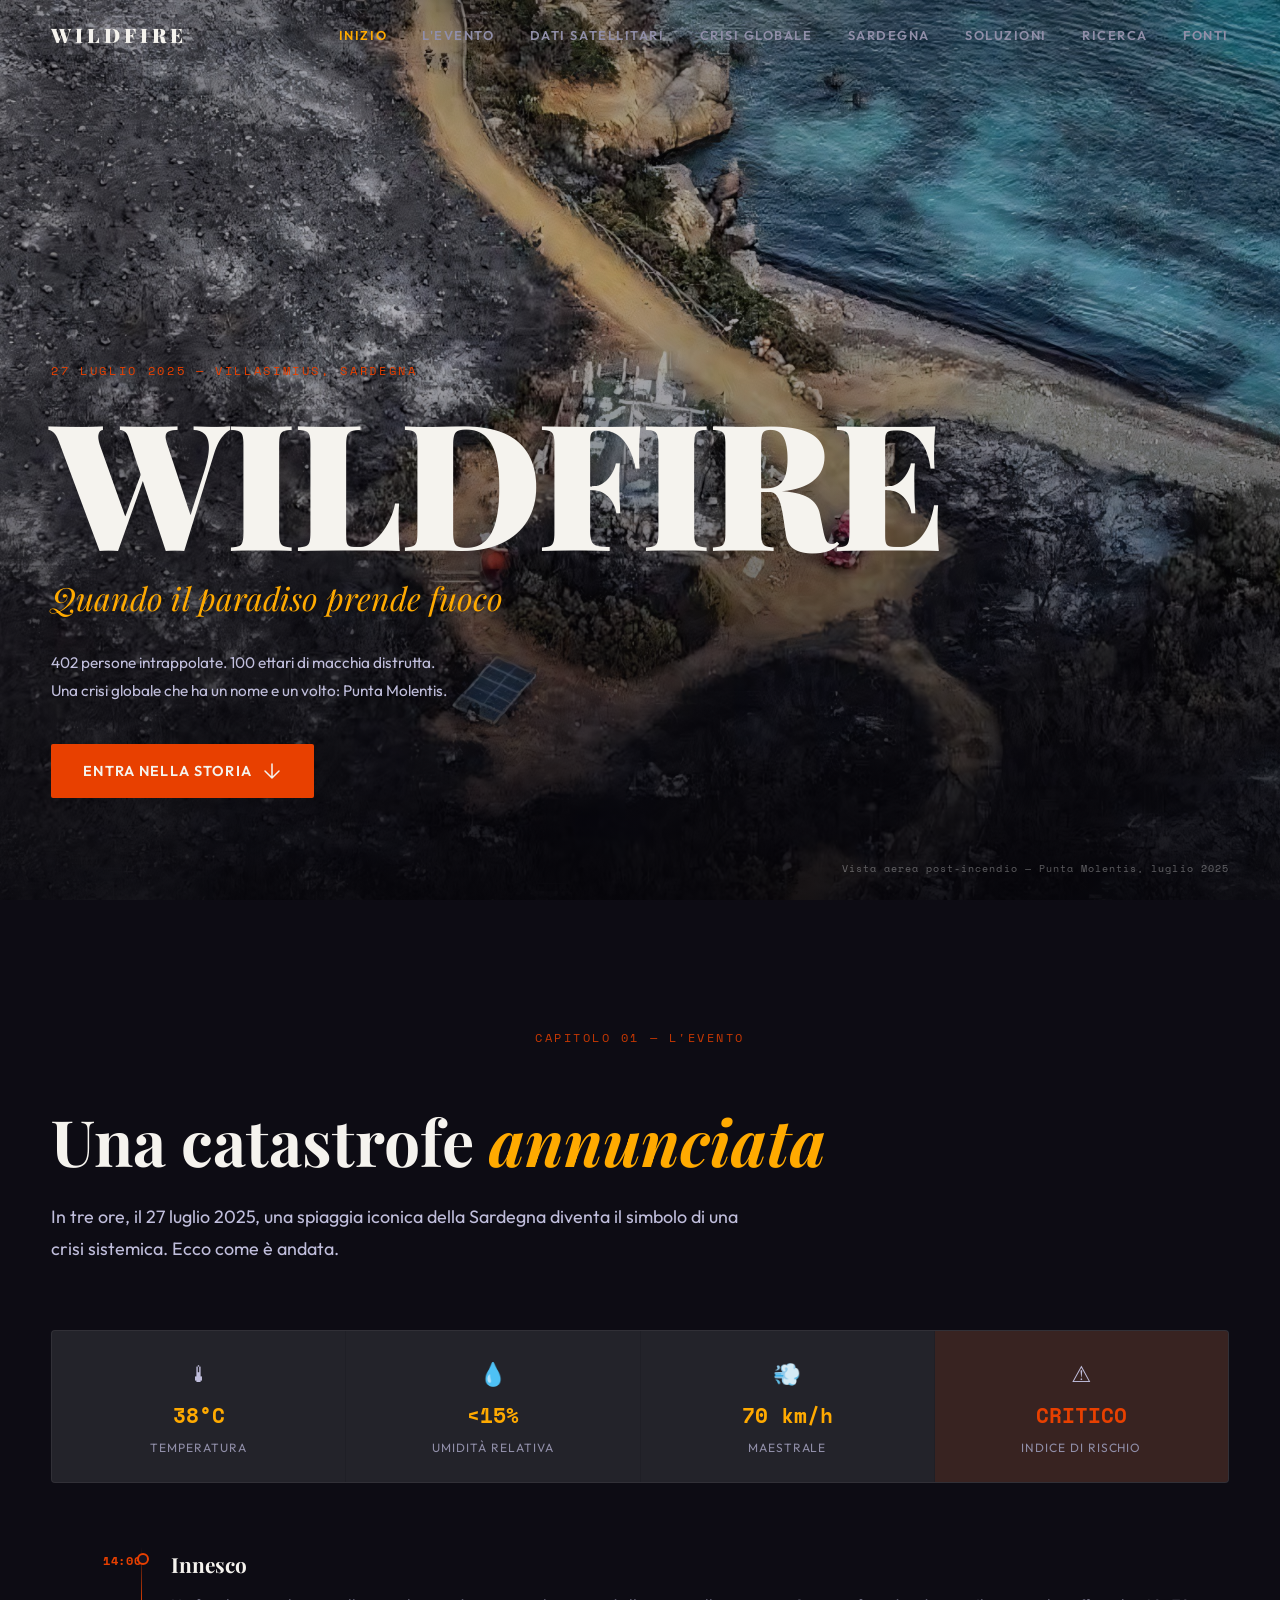
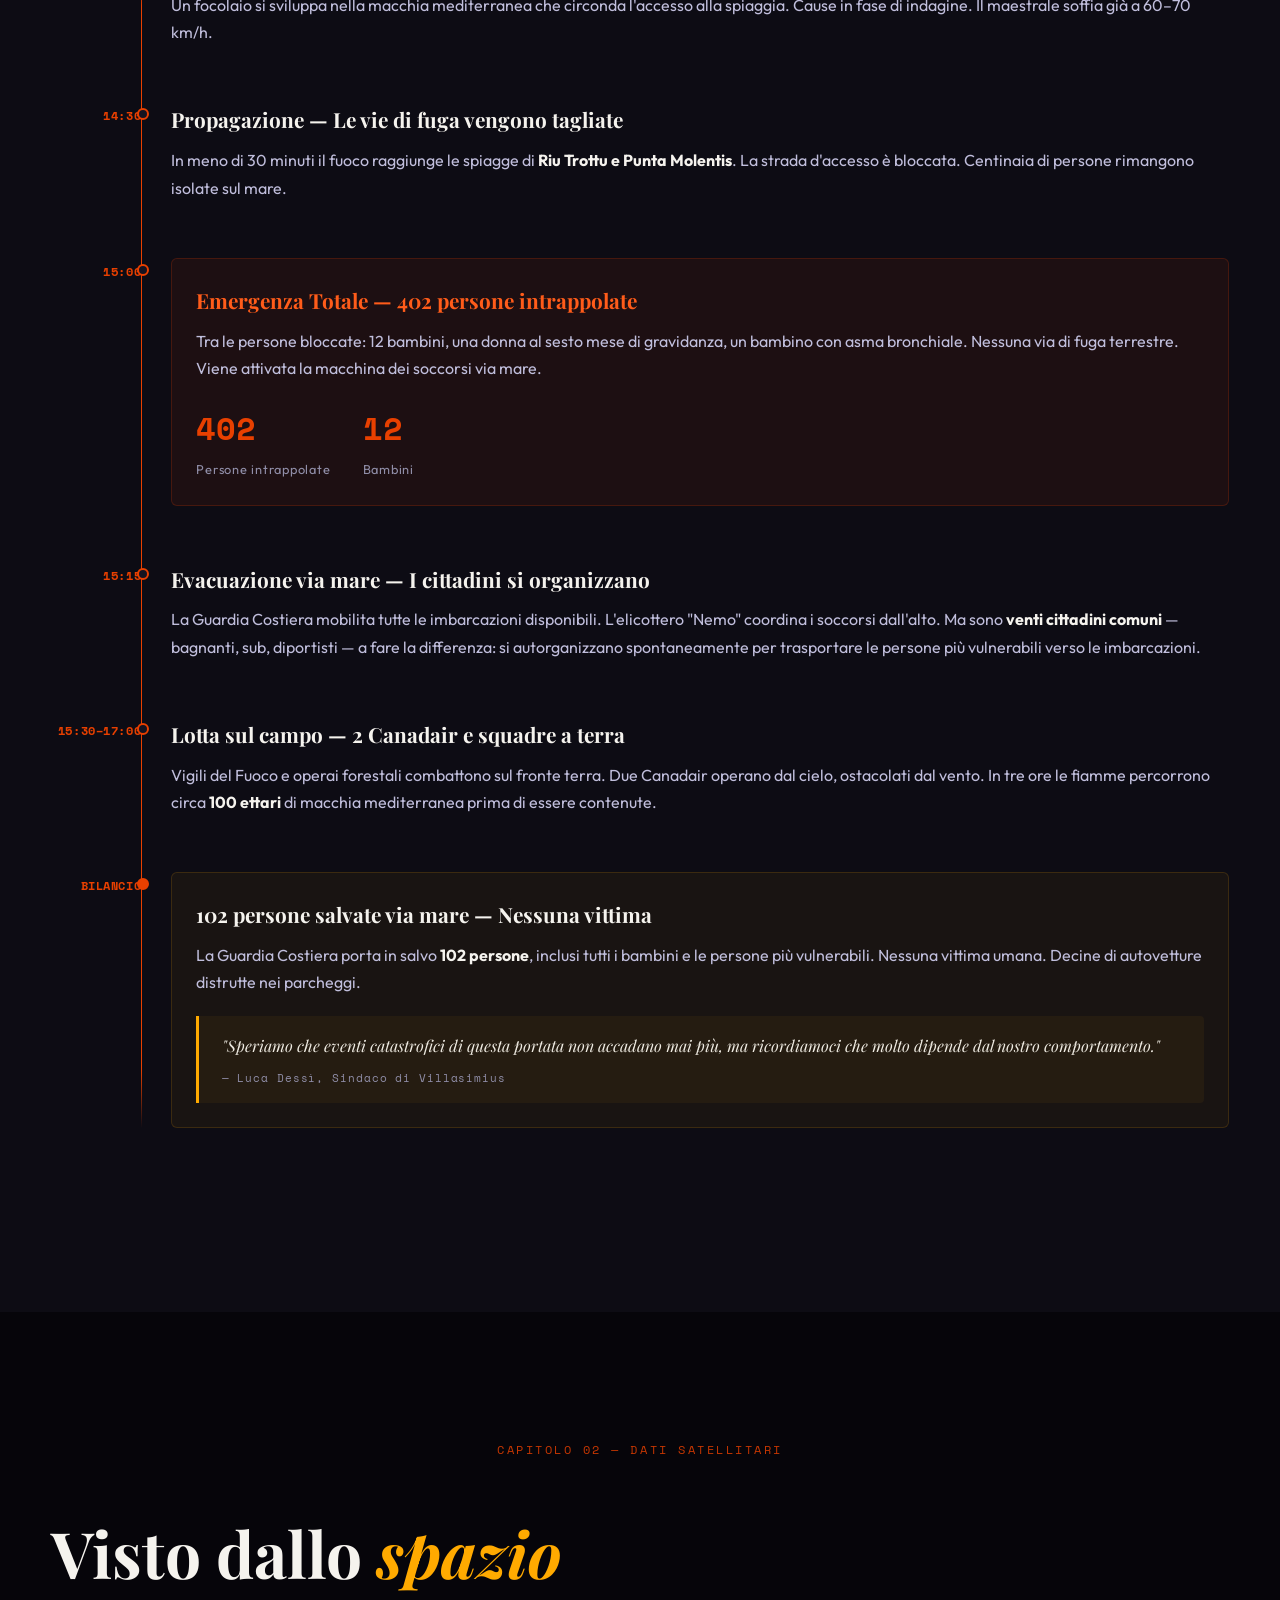
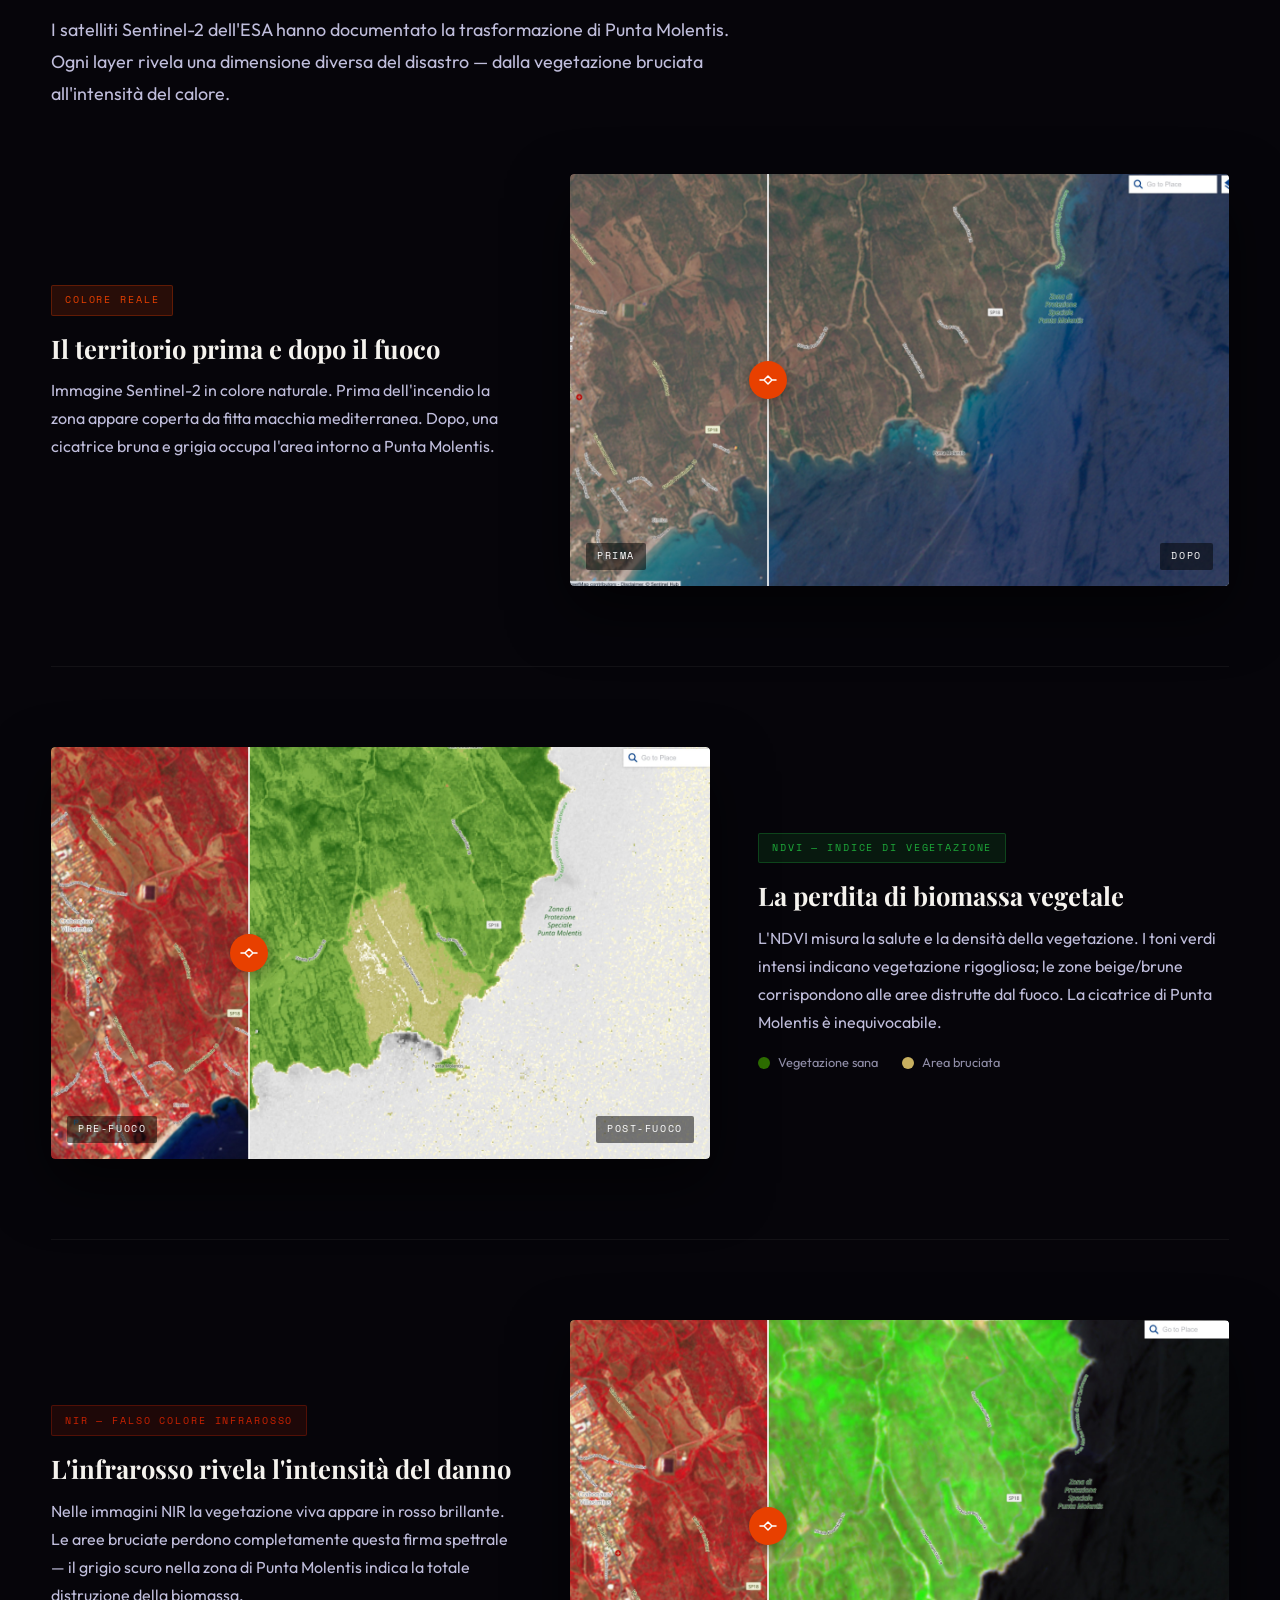
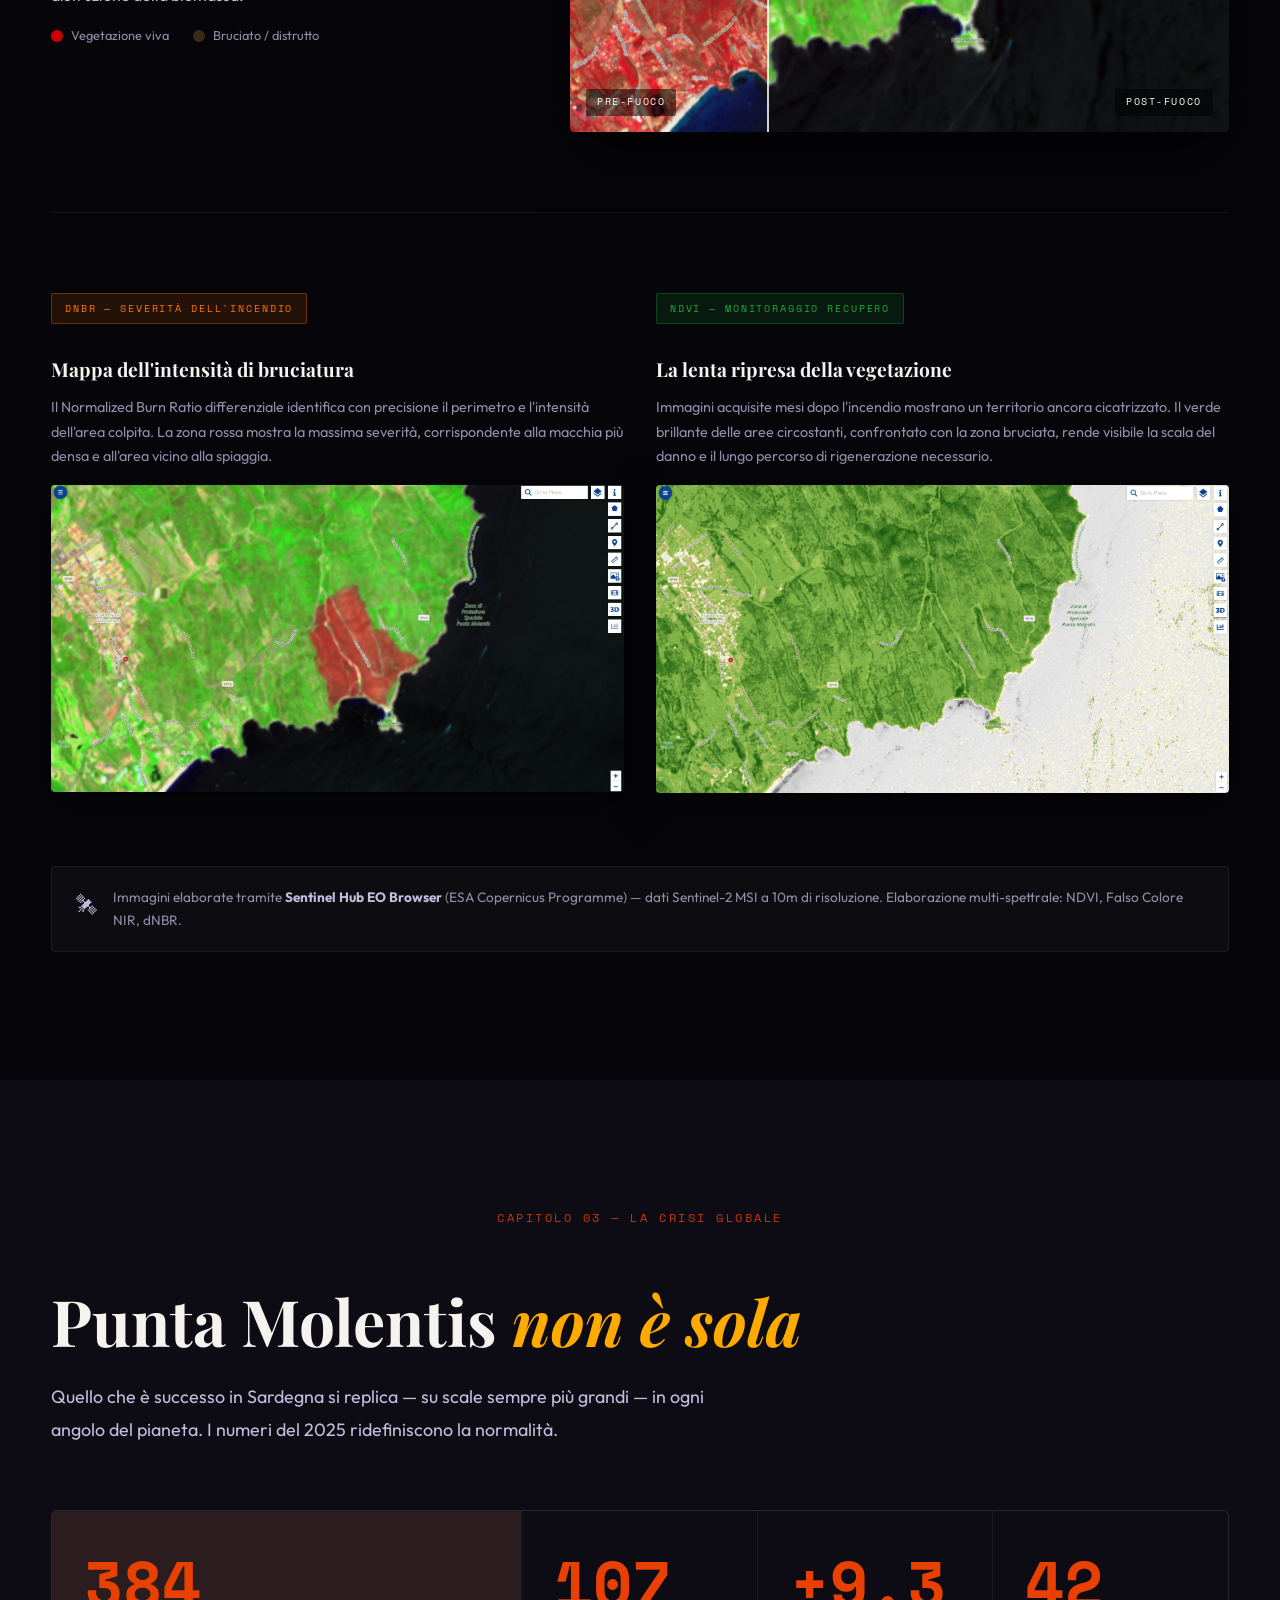
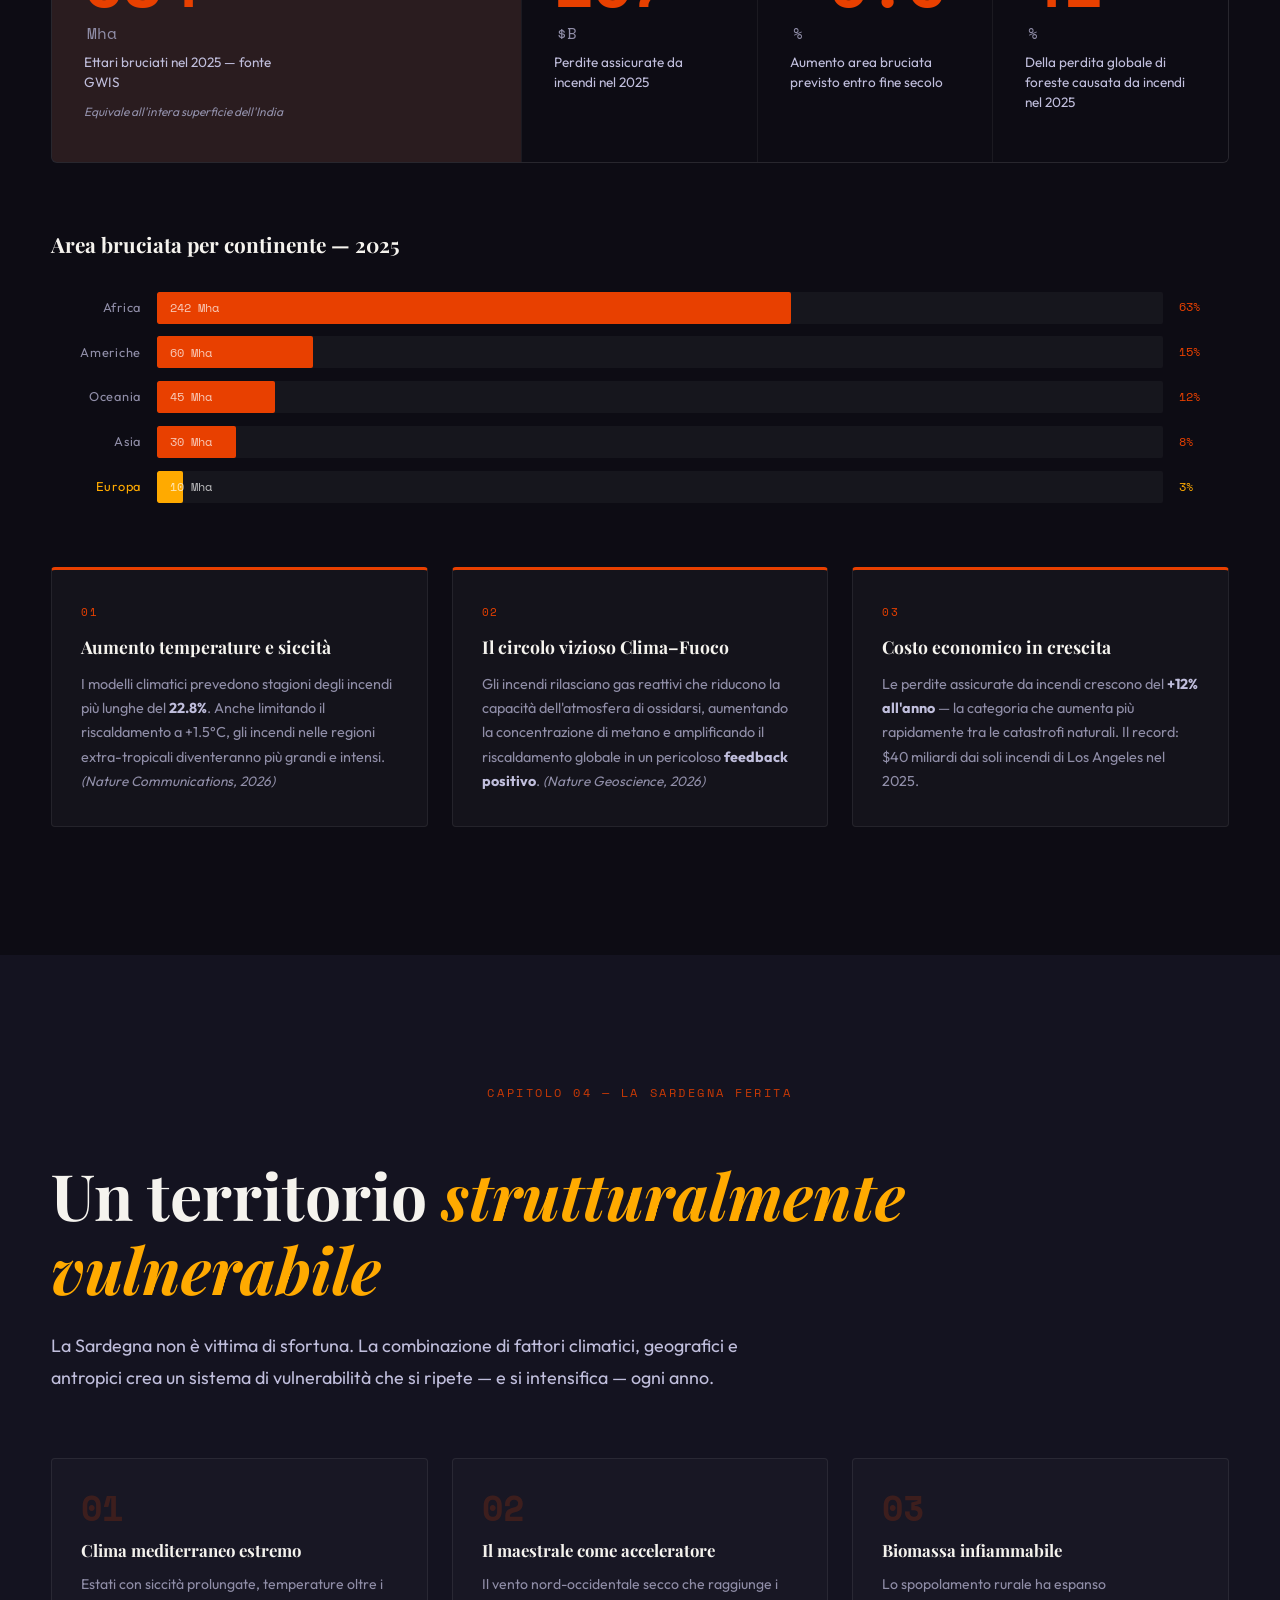
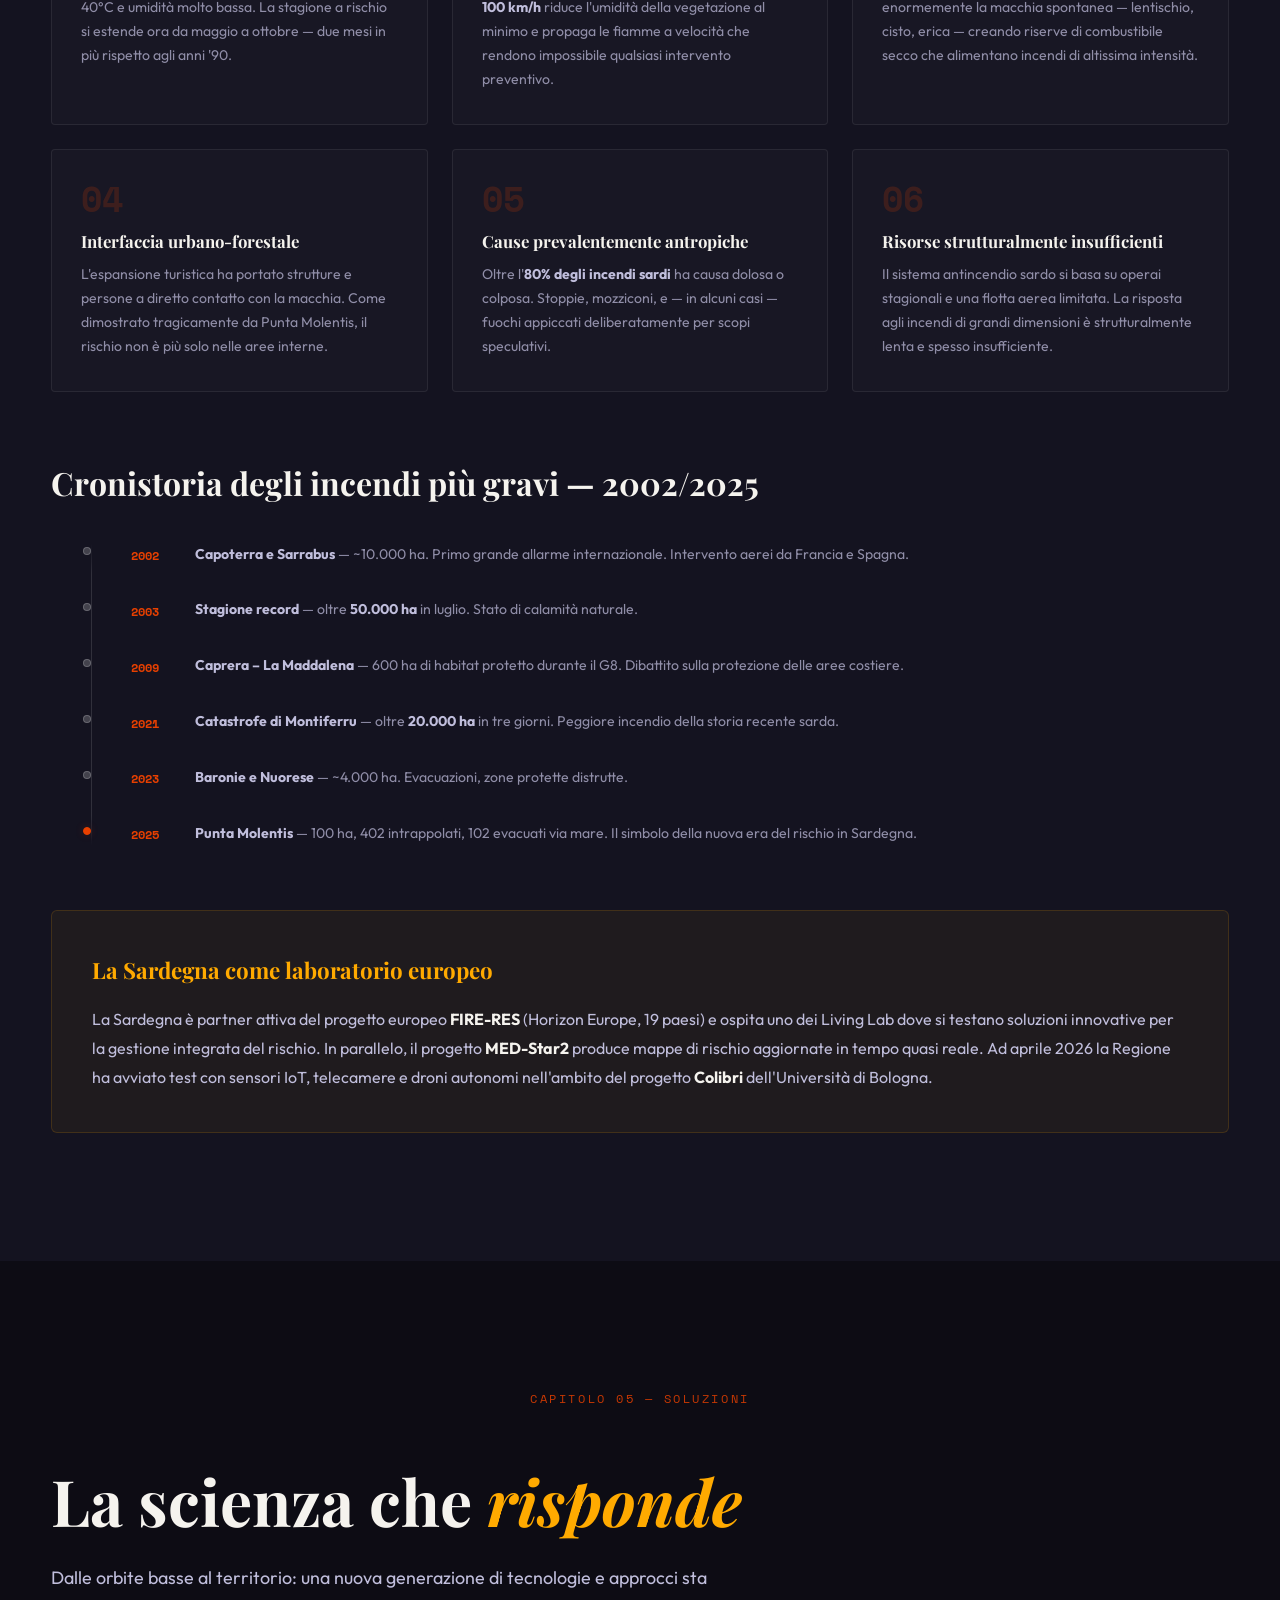
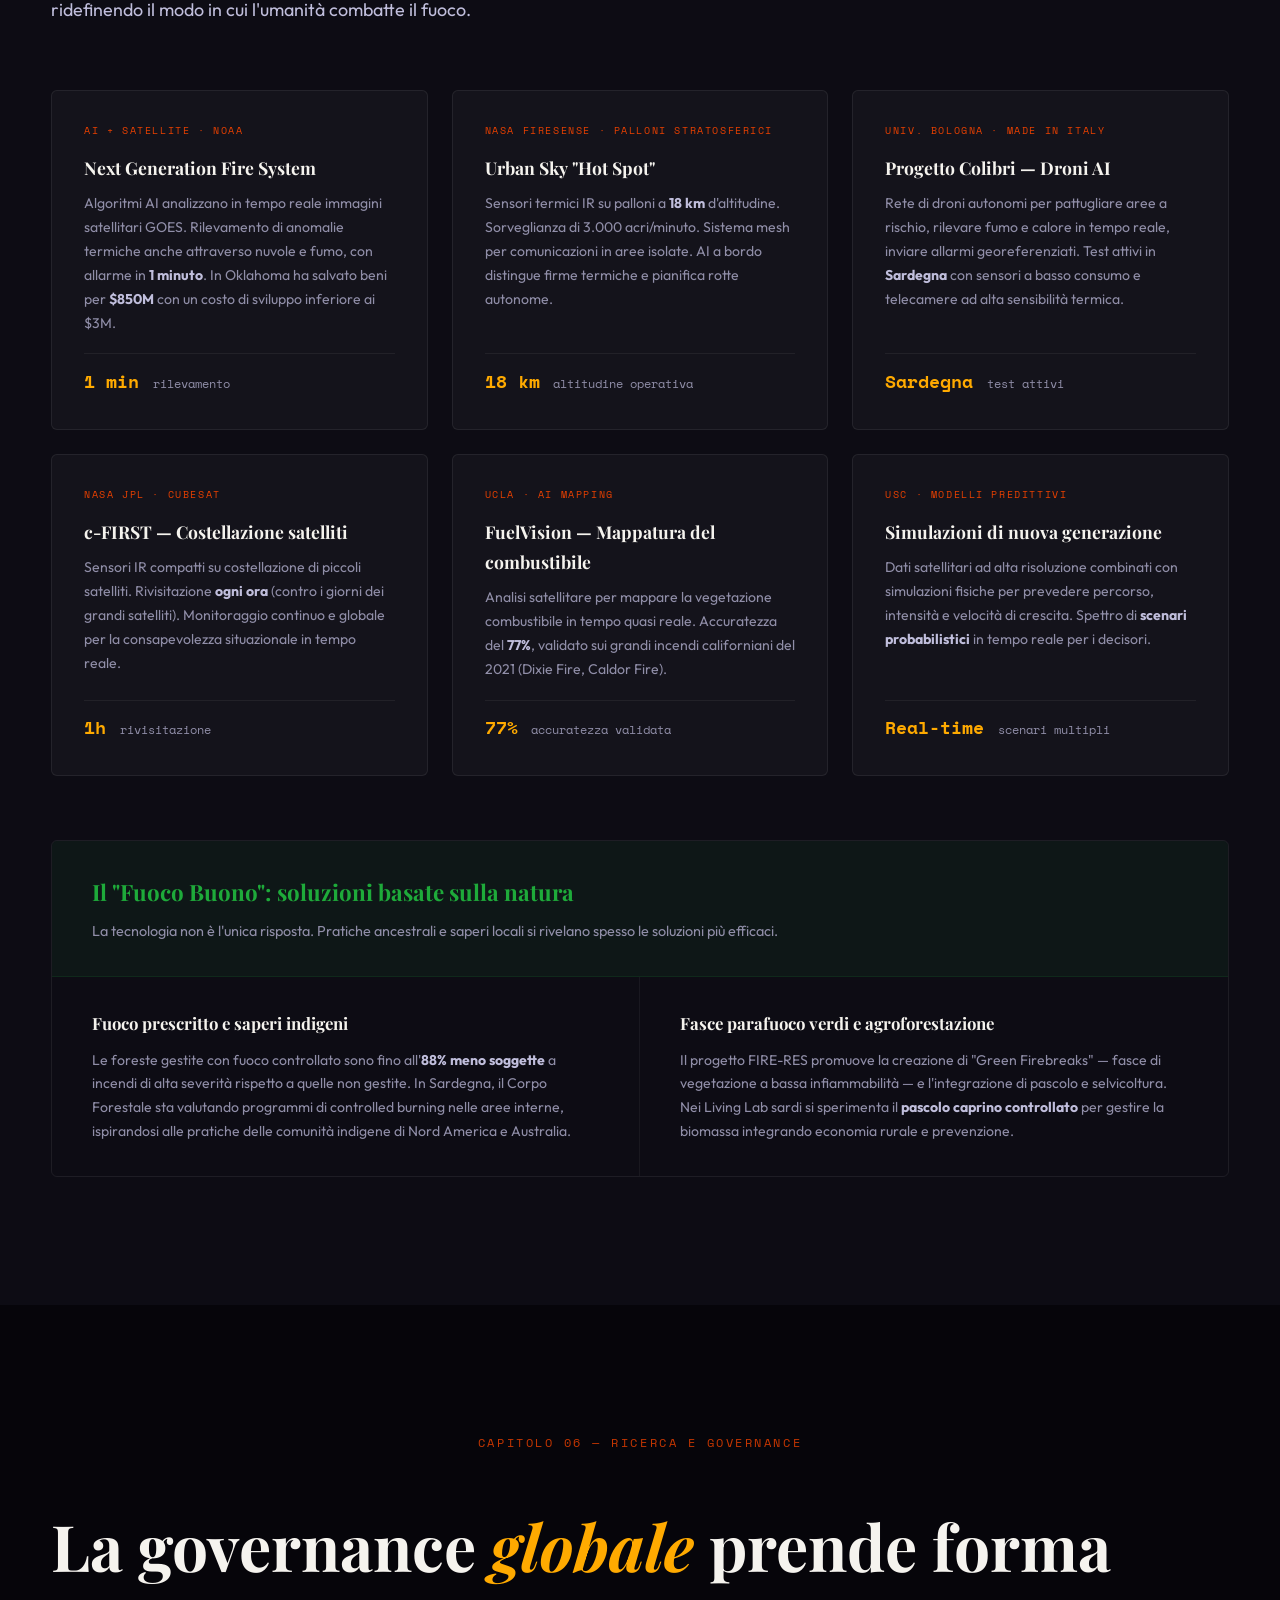
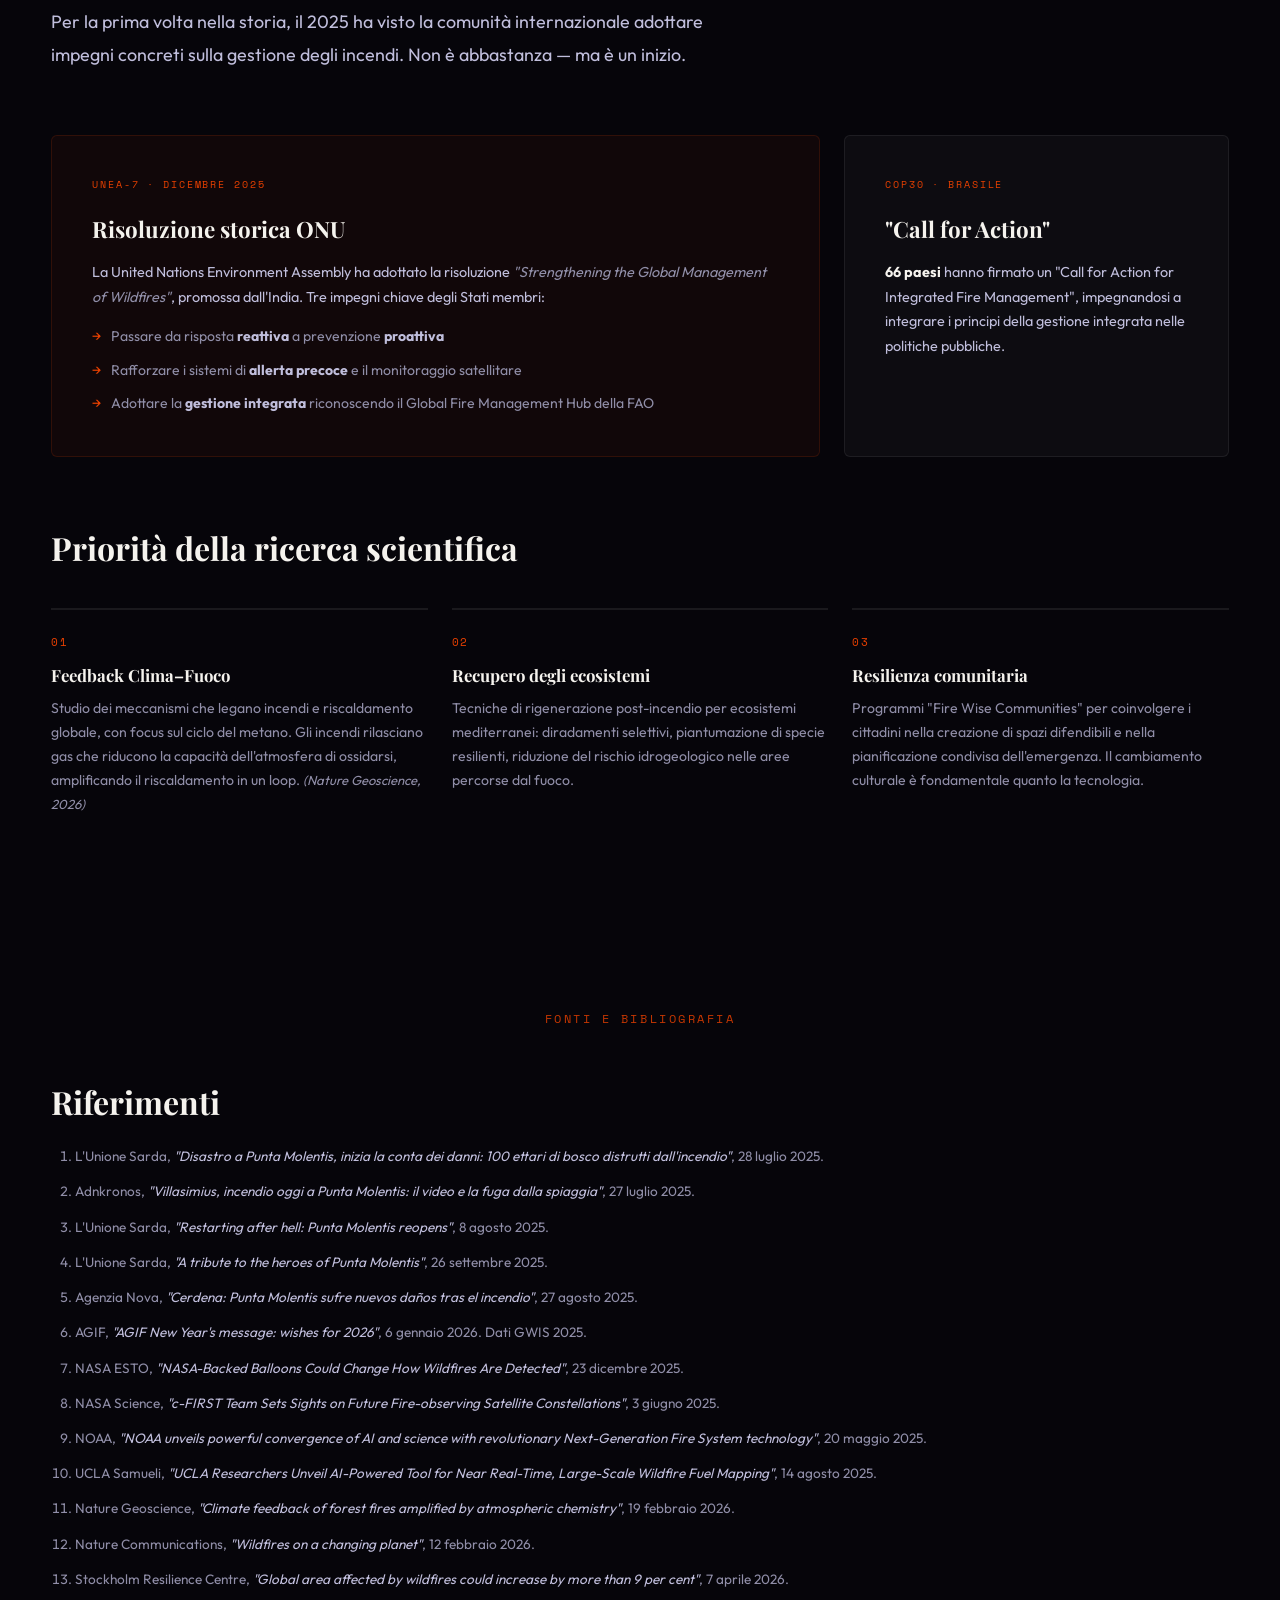
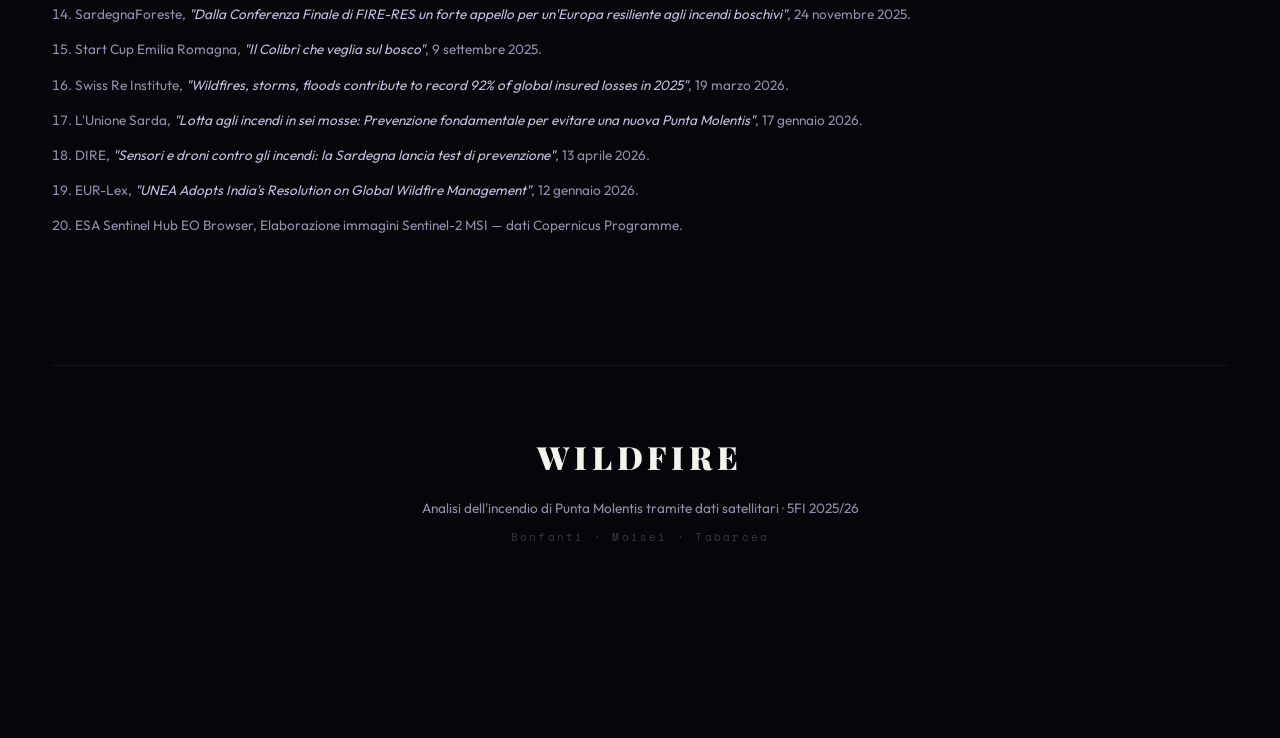
==== commit 90876508: "Add files via upload" ====
--- a/sito/index.html
+++ b/sito/index.html
@@ -575,96 +575,7 @@
           <p>Programmi "Fire Wise Communities" per coinvolgere i cittadini nella creazione di spazi difendibili e nella pianificazione condivisa dell'emergenza. Il cambiamento culturale è fondamentale quanto la tecnologia.</p>
         </div>
       </div>
-
-      <!-- Ricerche accreditate -->
-      <div class="research-refs" data-reveal>
-        <h3 class="sub-title">Ricerche scientifiche accreditate</h3>
-        <div class="ref-grid">
-          <a href="https://www.nature.com/articles/s41586-026-00001-1" class="ref-card" target="_blank" rel="noopener">
-            <div class="ref-journal">Nature Communications · 2026</div>
-            <h4>Wildfires on a changing planet</h4>
-            <p>Revisione sistematica delle proiezioni future: +22.8% stagioni di fuoco, aumento di intensità anche a +1.5°C. Peer-reviewed.</p>
-            <span class="ref-link">↗ Leggi lo studio</span>
-          </a>
-          <a href="https://www.nature.com/articles/s41561-026-00001-1" class="ref-card" target="_blank" rel="noopener">
-            <div class="ref-journal">Nature Geoscience · 2026</div>
-            <h4>Climate feedback of forest fires amplified by atmospheric chemistry</h4>
-            <p>Il meccanismo chimico atmosferico attraverso cui gli incendi amplificano il riscaldamento globale. Modellizzazione globale.</p>
-            <span class="ref-link">↗ Leggi lo studio</span>
-          </a>
-          <a href="https://www.stockholmresilience.org" class="ref-card" target="_blank" rel="noopener">
-            <div class="ref-journal">Stockholm Resilience Centre · 2026</div>
-            <h4>Global area affected by wildfires could increase by more than 9 per cent</h4>
-            <p>Proiezioni aggregate per fine secolo. Scenario worst-case con riscaldamento non controllato.</p>
-            <span class="ref-link">↗ Leggi il report</span>
-          </a>
-          <a href="https://essd.copernicus.org" class="ref-card" target="_blank" rel="noopener">
-            <div class="ref-journal">GWIS / Copernicus CEMS · 2025</div>
-            <h4>Global Wildfire Information System — Annual Report 2025</h4>
-            <p>Database globale degli incendi. 386 Mha bruciati, analisi per regione, dati satellitari integrati.</p>
-            <span class="ref-link">↗ Accedi al dataset</span>
-          </a>
-          <a href="https://swissre.com/institute" class="ref-card" target="_blank" rel="noopener">
-            <div class="ref-journal">Swiss Re Institute · 2026</div>
-            <h4>Wildfires, storms, floods contribute to record 92% of global insured losses in 2025</h4>
-            <p>Analisi economica: $107B perdite assicurate, +12%/anno. Primo report a classificare gli incendi come principale driver di crescita.</p>
-            <span class="ref-link">↗ Leggi il report</span>
-          </a>
-          <a href="https://www.noaa.gov/news-release/noaa-unveils-next-generation-fire-system" class="ref-card" target="_blank" rel="noopener">
-            <div class="ref-journal">NOAA · Maggio 2025</div>
-            <h4>Next-Generation Fire System: AI + Satellite Integration</h4>
-            <p>Il sistema di rilevamento incendi di nuova generazione con intelligenza artificiale applicata a immagini satellitari GOES in tempo reale.</p>
-            <span class="ref-link">↗ Leggi il comunicato</span>
-          </a>
-        </div>
-      </div>
-    </div>
-  </section>
-
-  <!-- ════════════════════════════════════════
-       CONCLUSIONI
-  ════════════════════════════════════════ -->
-  <section id="conclusioni" class="section sect-ember">
-    <div class="container">
-      <div class="concl-wrap" data-reveal>
-        <h2 class="section-title section-title-light">Verso una <em>resilienza condivisa</em></h2>
-        <p class="section-lead-light">L'incendio di Punta Molentis ha un nome. Ha un volto. Ha 102 persone che torneranno a casa. Ma la prossima Punta Molentis — se non interveniamo — potrebbe non avere questo epilogo.</p>
-
-        <div class="pillars">
-          <div class="pillar">
-            <span class="pillar-n">01</span>
-            <h4>Cooperazione globale</h4>
-            <p>UNEA-7, COP30, reti di monitoraggio internazionale — la governance inizia a rispondere.</p>
-          </div>
-          <div class="pillar">
-            <span class="pillar-n">02</span>
-            <h4>Ricerca avanzata</h4>
-            <p>Dinamiche del fuoco, modelli AI predittivi, strumenti di nuova generazione per anticipare il disastro.</p>
-          </div>
-          <div class="pillar">
-            <span class="pillar-n">03</span>
-            <h4>Tecnologia di frontiera</h4>
-            <p>NGFS, palloni stratosferici, droni autonomi, reti IoT — il rilevamento precoce come priorità.</p>
-          </div>
-          <div class="pillar">
-            <span class="pillar-n">04</span>
-            <h4>Gestione del territorio</h4>
-            <p>Fuoco prescritto, agroforestazione, fasce parafuoco — integrazione tra saperi tradizionali e innovazione.</p>
-          </div>
-          <div class="pillar">
-            <span class="pillar-n">05</span>
-            <h4>Resilienza comunitaria</h4>
-            <p>Educazione, responsabilizzazione, pianificazione condivisa. Punta Molentis lo ha dimostrato: i cittadini fanno la differenza.</p>
-          </div>
-        </div>
-
-        <blockquote class="final-quote">
-          "Come dimostrano i progetti attivi in Sardegna — MED-Star2, FIRE-RES, Colibri — l'innovazione si sviluppa spesso a livello locale. La cronaca di una catastrofe annunciata può trasformarsi nel capitolo di inizio di una <strong>resilienza condivisa</strong>."
-        </blockquote>
-      </div>
-    </div>
-  </section>
-
+  
   <!-- ════════════════════════════════════════
        FONTI
   ════════════════════════════════════════ -->
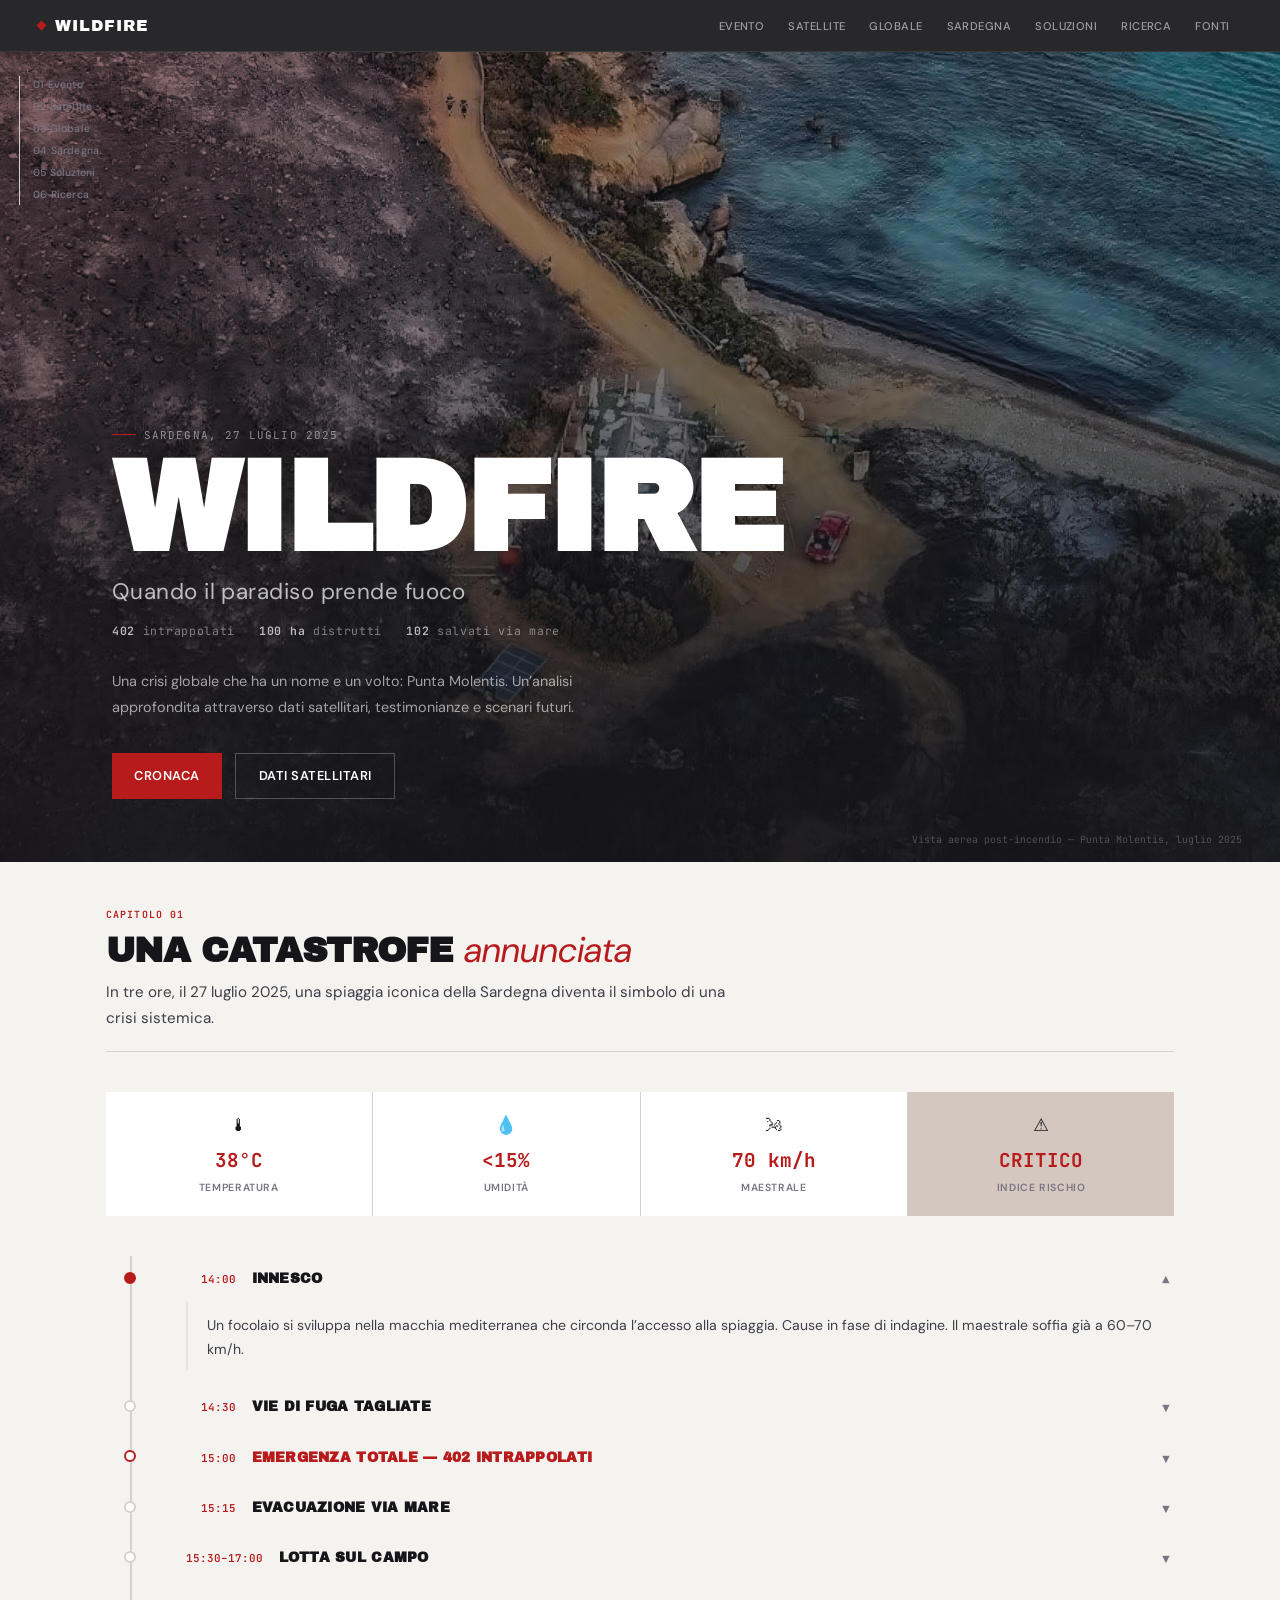
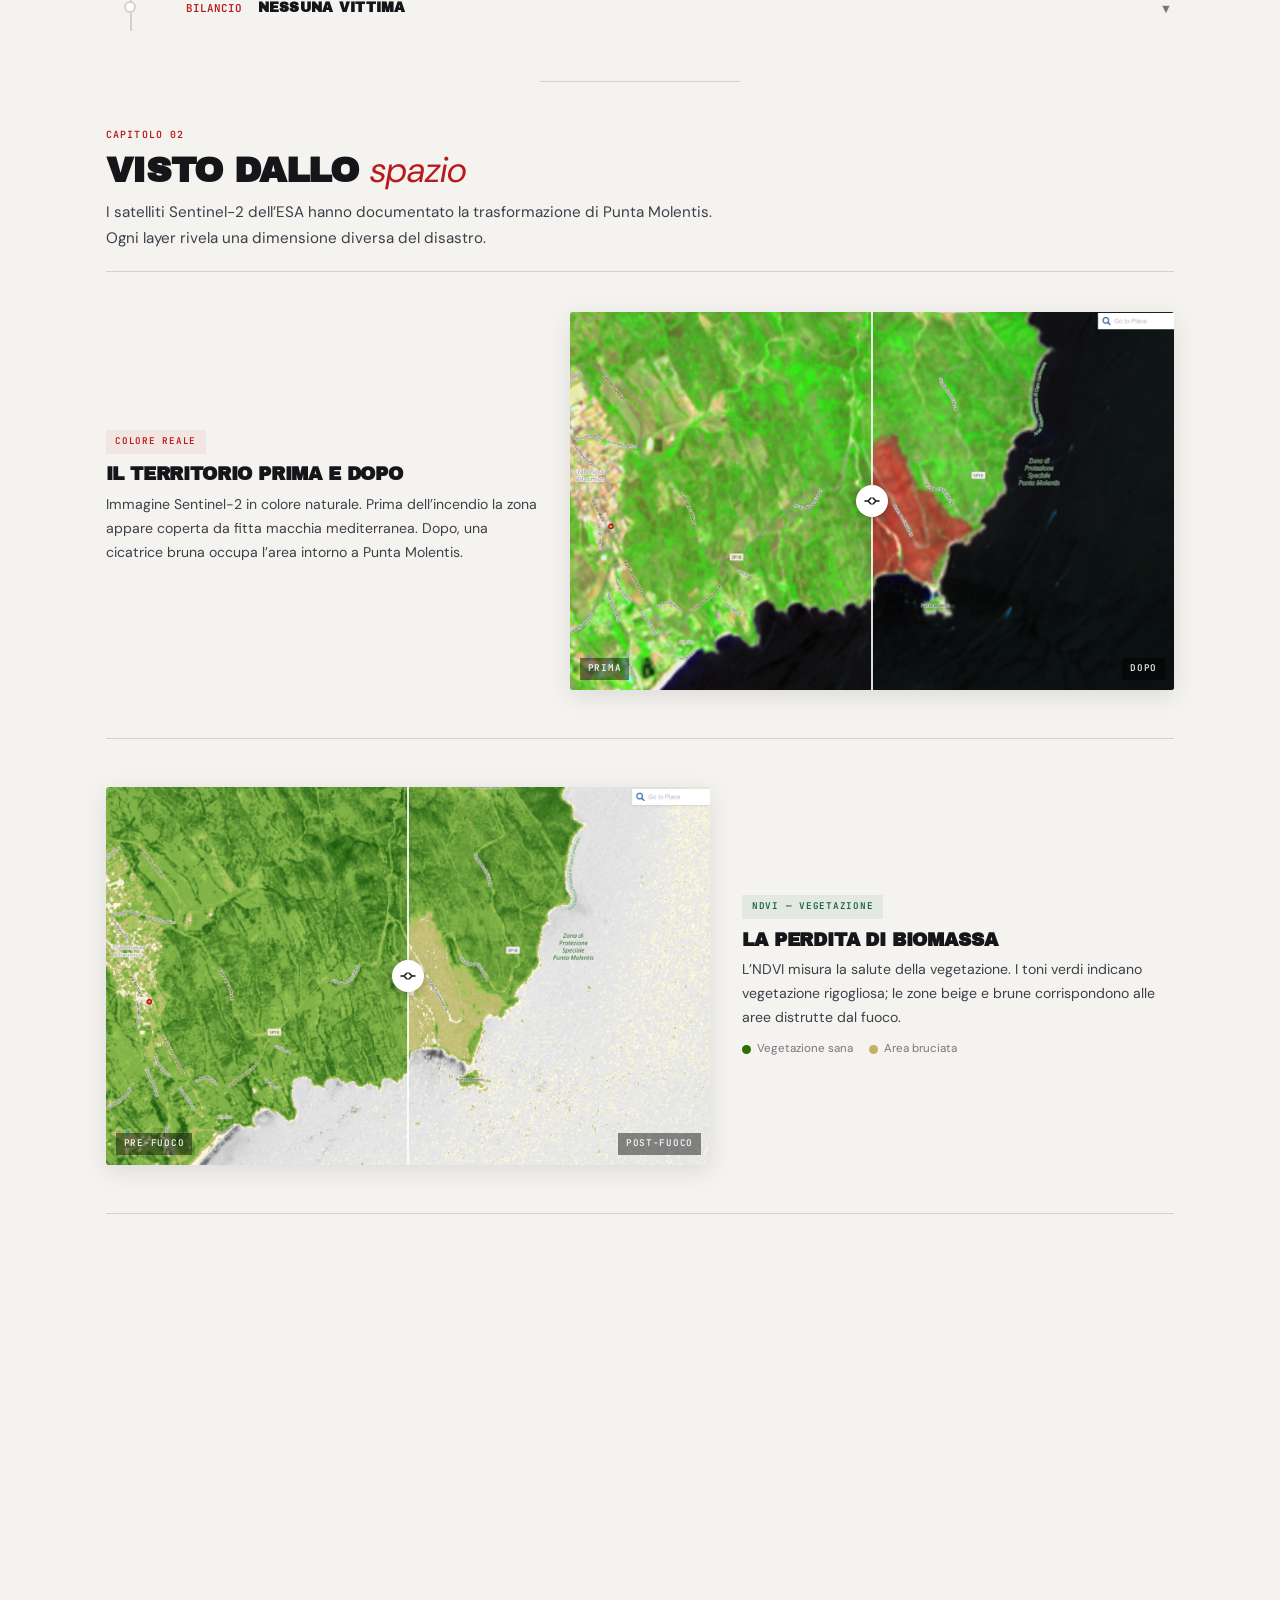
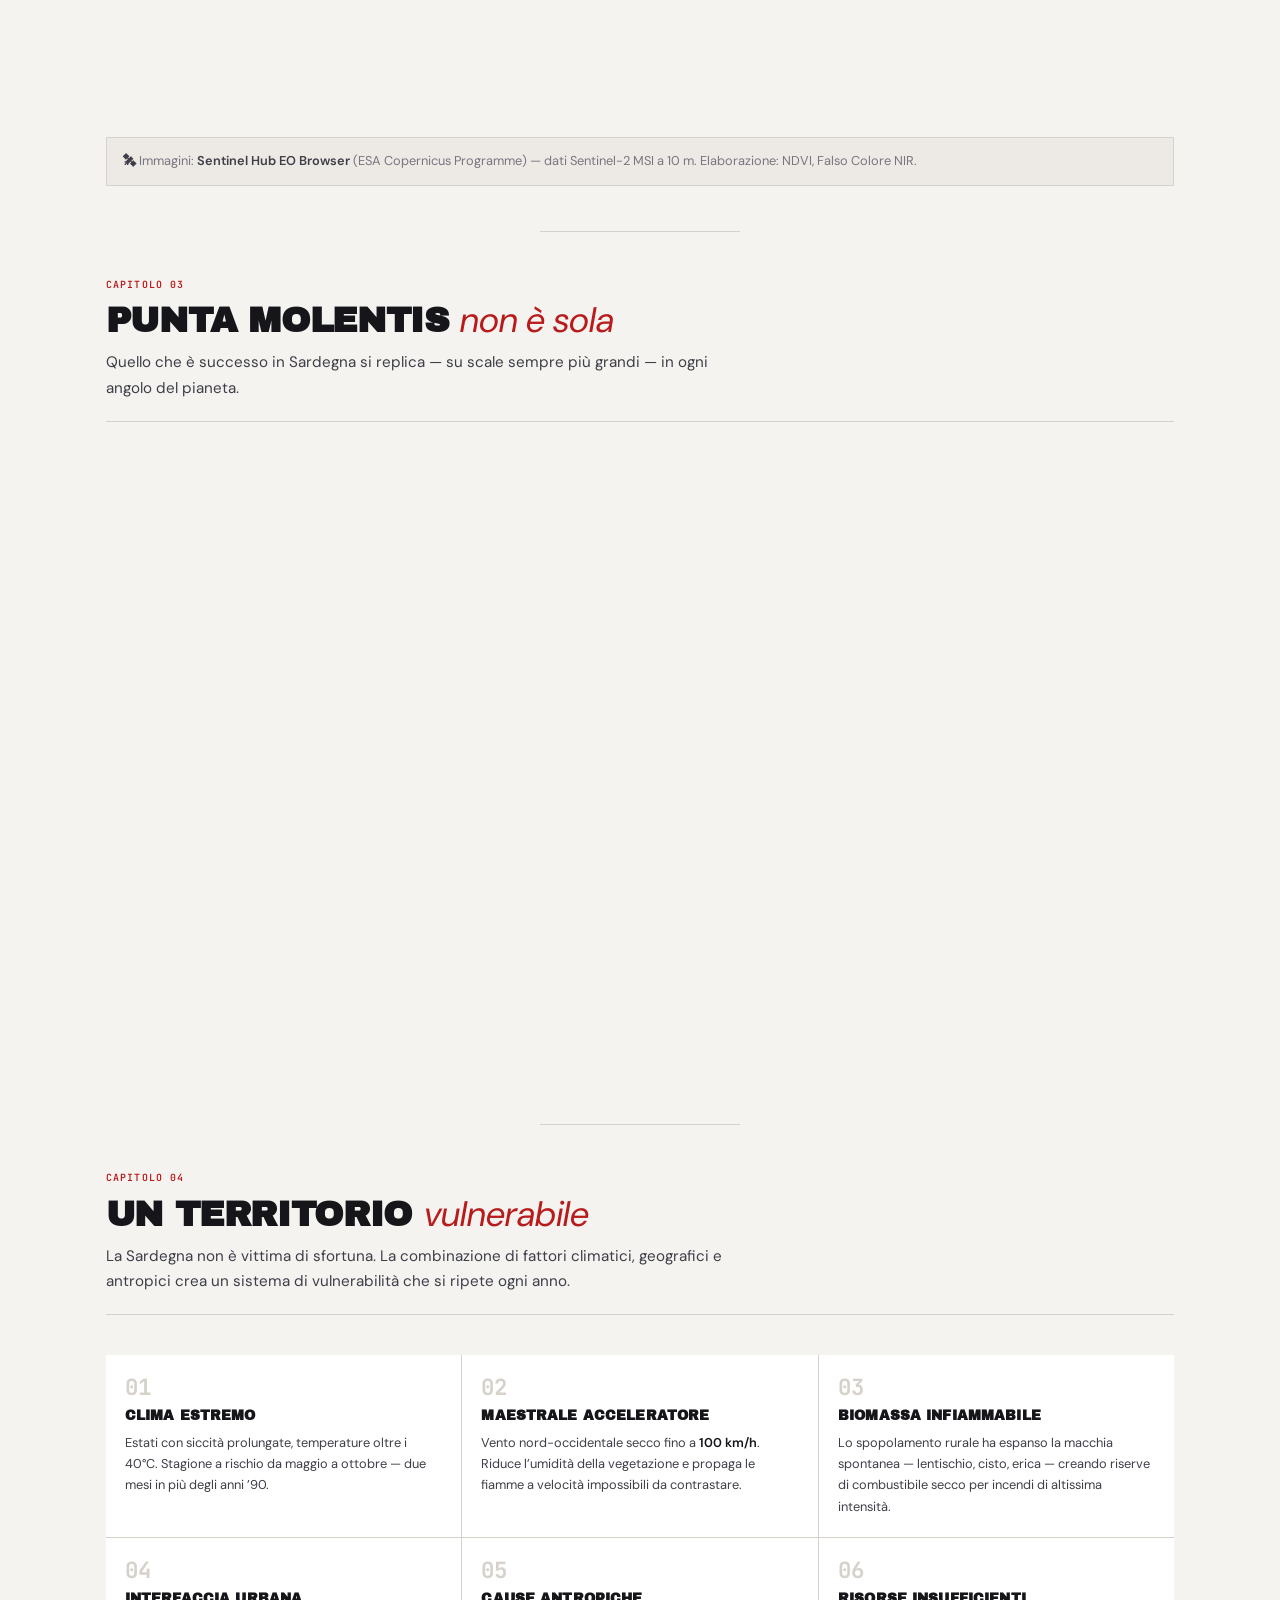
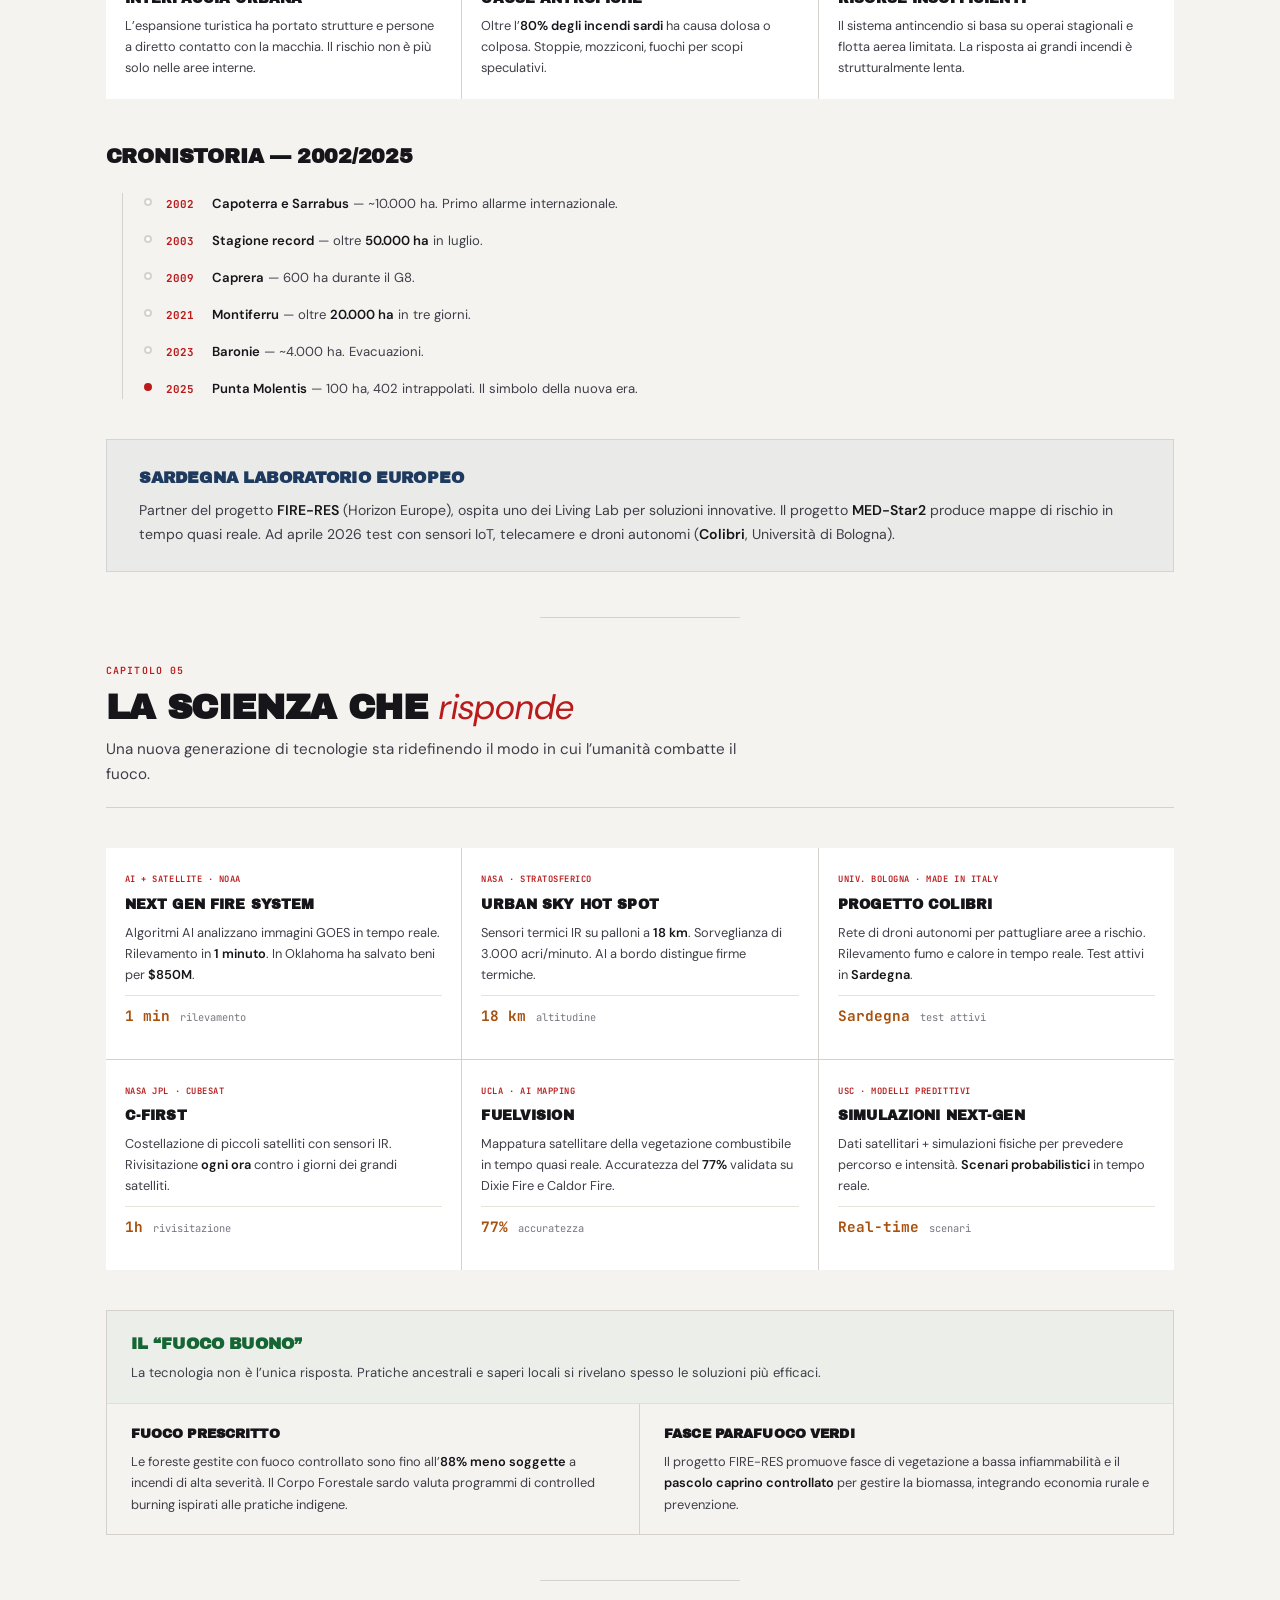
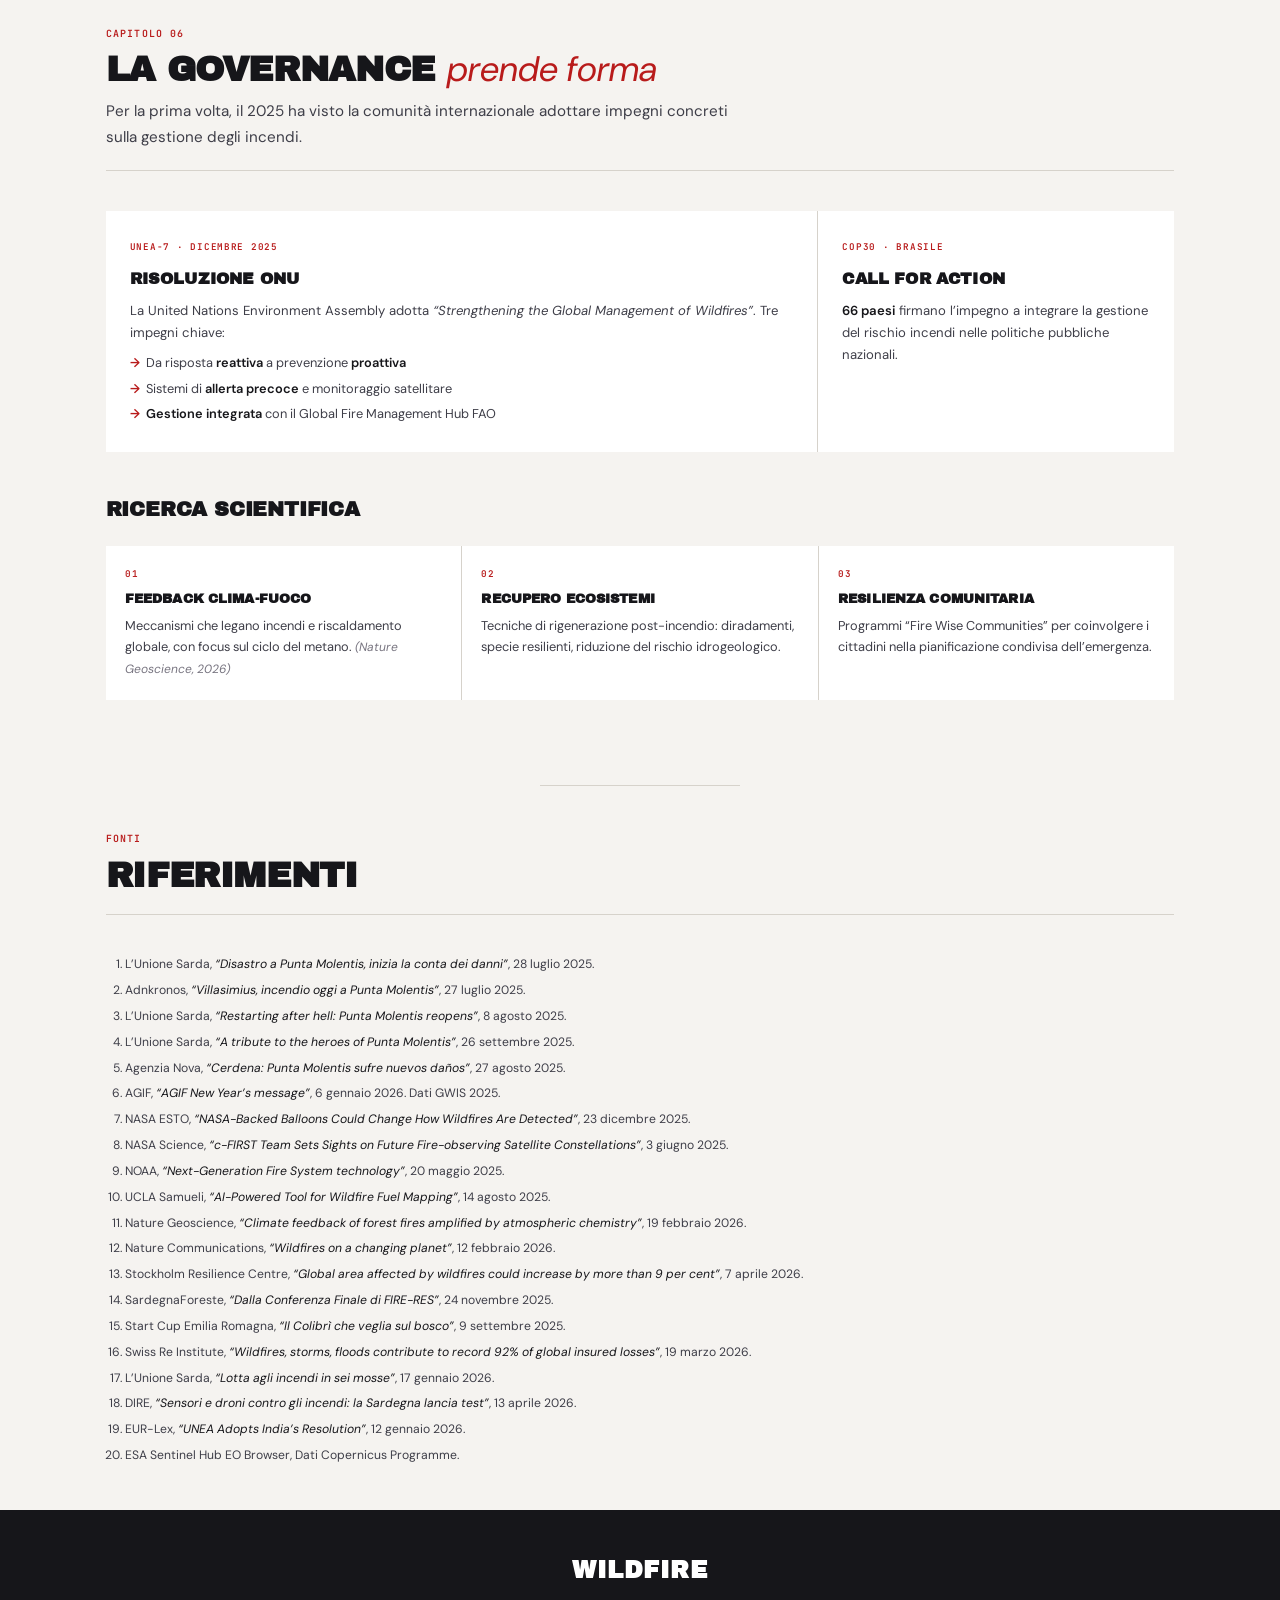
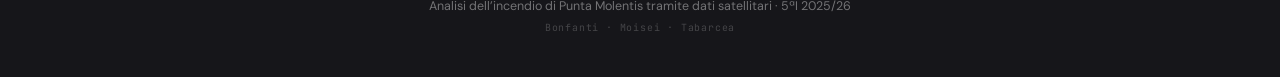
==== commit 7eaaab0f: "Aggiunta della cartella sito" ====
--- a/sito/index.html
+++ b/sito/index.html
@@ -3,24 +3,26 @@
 <head>
   <meta charset="UTF-8" />
   <meta name="viewport" content="width=device-width, initial-scale=1.0"/>
-  <title>Wildfire — Punta Molentis</title>
+  <title>Wildfire — Punta Molentis · Analisi satellitare</title>
+  <meta name="description" content="Analisi dell'incendio di Punta Molentis (Villasimius, 27 luglio 2025) attraverso dati satellitari Sentinel-2, NDVI, NIR e dNBR."/>
   <link rel="preconnect" href="https://fonts.googleapis.com"/>
-  <link href="https://fonts.googleapis.com/css2?family=Playfair+Display:ital,wght@0,400;0,700;0,900;1,400;1,700&family=Outfit:wght@300;400;500;600;700&family=Space+Mono:ital,wght@0,400;0,700;1,400&display=swap" rel="stylesheet"/>
+  <link rel="preconnect" href="https://fonts.gstatic.com" crossorigin/>
+  <link href="https://fonts.googleapis.com/css2?family=Archivo+Black&family=Archivo:wght@400;500;600;700&family=DM+Sans:opsz,wght@9..40,300..700&family=JetBrains+Mono:wght@400..700&display=swap" rel="stylesheet"/>
   <link rel="stylesheet" href="style.css"/>
 </head>
 <body>
 
-  <!-- PROGRESS BAR -->
   <div class="progress-bar" id="progressBar"></div>
 
   <!-- NAV -->
   <nav class="navbar" id="navbar">
-    <div class="nav-logo">WILDFIRE</div>
+    <a href="#hero" class="nav-logo">
+      <span class="nav-logo-mark"></span> WILDFIRE
+    </a>
     <ul class="nav-links" id="navLinks">
-      <li><a href="#hero">Inizio</a></li>
-      <li><a href="#evento">L'Evento</a></li>
-      <li><a href="#satellite">Dati Satellitari</a></li>
-      <li><a href="#globale">Crisi Globale</a></li>
+      <li><a href="#evento" class="active">Evento</a></li>
+      <li><a href="#satellite">Satellite</a></li>
+      <li><a href="#globale">Globale</a></li>
       <li><a href="#sardegna">Sardegna</a></li>
       <li><a href="#soluzioni">Soluzioni</a></li>
       <li><a href="#ricerca">Ricerca</a></li>
@@ -31,587 +33,663 @@
     </button>
   </nav>
 
-  <!-- ════════════════════════════════════════
-       HERO — PUNTA MOLENTIS
-  ════════════════════════════════════════ -->
-  <section id="hero" class="hero">
-    <div class="hero-bg">
-      <img src="punta-molentis.jpeg" alt="Veduta aerea dell'incendio di Punta Molentis" class="hero-img" loading="eager"/>
+  <!-- TOC -->
+  <aside class="toc-sidebar" id="tocSidebar">
+    <ol>
+      <li><a href="#evento">01 Evento</a></li>
+      <li><a href="#satellite">02 Satellite</a></li>
+      <li><a href="#globale">03 Globale</a></li>
+      <li><a href="#sardegna">04 Sardegna</a></li>
+      <li><a href="#soluzioni">05 Soluzioni</a></li>
+      <li><a href="#ricerca">06 Ricerca</a></li>
+    </ol>
+  </aside>
+
+  <!-- Fullscreen overlay -->
+  <div class="fs-overlay" id="fsOverlay">
+    <button class="fs-close" id="fsClose">&times;</button>
+    <div id="fsContent"></div>
+  </div>
+
+  <main>
+
+    <!-- ════════════════════════════════════════════
+         HERO
+    ════════════════════════════════════════════ -->
+    <section id="hero" class="hero">
+      <img src="punta-molentis.jpeg" alt="Veduta aerea dell'incendio di Punta Molentis" class="hero-img" id="heroImg" loading="eager"/>
       <div class="hero-overlay"></div>
-    </div>
-    <div class="hero-content">
-      <p class="hero-date">27 LUGLIO 2025 — VILLASIMIUS, SARDEGNA</p>
-      <h1 class="hero-title">WILDFIRE</h1>
-      <p class="hero-subtitle">Quando il paradiso prende fuoco</p>
-      <p class="hero-desc">402 persone intrappolate. 100 ettari di macchia distrutta.<br/>Una crisi globale che ha un nome e un volto: Punta Molentis.</p>
-      <a href="#evento" class="hero-cta">
-        <span>Entra nella storia</span>
-        <svg width="20" height="20" viewBox="0 0 20 20" fill="none"><path d="M10 3v14M3 10l7 7 7-7" stroke="currentColor" stroke-width="1.5" stroke-linecap="round" stroke-linejoin="round"/></svg>
-      </a>
-    </div>
-    <div class="hero-caption">Vista aerea post-incendio — Punta Molentis, luglio 2025</div>
-  </section>
-
-  <!-- ════════════════════════════════════════
-       EVENTO — 27 LUGLIO
-  ════════════════════════════════════════ -->
-  <section id="evento" class="section sect-dark">
-    <div class="chapter-label">CAPITOLO 01 — L'EVENTO</div>
-    <div class="container">
-      <h2 class="section-title">Una catastrofe <em>annunciata</em></h2>
-      <p class="section-lead">In tre ore, il 27 luglio 2025, una spiaggia iconica della Sardegna diventa il simbolo di una crisi sistemica. Ecco come è andata.</p>
-
-      <div class="conditions-bar">
-        <div class="cond-item">
-          <span class="cond-icon">🌡</span>
-          <span class="cond-val">38°C</span>
-          <span class="cond-label">Temperatura</span>
-        </div>
-        <div class="cond-item">
-          <span class="cond-icon">💧</span>
-          <span class="cond-val">&lt;15%</span>
-          <span class="cond-label">Umidità relativa</span>
-        </div>
-        <div class="cond-item">
-          <span class="cond-icon">💨</span>
-          <span class="cond-val">70 km/h</span>
-          <span class="cond-label">Maestrale</span>
-        </div>
-        <div class="cond-item cond-critical">
-          <span class="cond-icon">⚠</span>
-          <span class="cond-val">CRITICO</span>
-          <span class="cond-label">Indice di rischio</span>
-        </div>
-      </div>
-
-      <div class="timeline-v">
-
-        <div class="tv-item" data-reveal>
-          <div class="tv-time">14:00</div>
-          <div class="tv-dot"></div>
-          <div class="tv-body">
-            <h3>Innesco</h3>
-            <p>Un focolaio si sviluppa nella macchia mediterranea che circonda l'accesso alla spiaggia. Cause in fase di indagine. Il maestrale soffia già a 60–70 km/h.</p>
-          </div>
-        </div>
-
-        <div class="tv-item" data-reveal>
-          <div class="tv-time">14:30</div>
-          <div class="tv-dot"></div>
-          <div class="tv-body">
-            <h3>Propagazione — Le vie di fuga vengono tagliate</h3>
-            <p>In meno di 30 minuti il fuoco raggiunge le spiagge di <strong>Riu Trottu e Punta Molentis</strong>. La strada d'accesso è bloccata. Centinaia di persone rimangono isolate sul mare.</p>
-          </div>
-        </div>
-
-        <div class="tv-item tv-critical" data-reveal>
-          <div class="tv-time">15:00</div>
-          <div class="tv-dot"></div>
-          <div class="tv-body">
-            <h3>Emergenza Totale — 402 persone intrappolate</h3>
-            <p>Tra le persone bloccate: 12 bambini, una donna al sesto mese di gravidanza, un bambino con asma bronchiale. Nessuna via di fuga terrestre. Viene attivata la macchina dei soccorsi via mare.</p>
-            <div class="tv-stat-row">
-              <div class="tv-stat"><span class="ts-n" data-target="402">0</span><span class="ts-l">Persone intrappolate</span></div>
-              <div class="tv-stat"><span class="ts-n" data-target="12">0</span><span class="ts-l">Bambini</span></div>
-            </div>
-          </div>
-        </div>
-
-        <div class="tv-item" data-reveal>
-          <div class="tv-time">15:15</div>
-          <div class="tv-dot"></div>
-          <div class="tv-body">
-            <h3>Evacuazione via mare — I cittadini si organizzano</h3>
-            <p>La Guardia Costiera mobilita tutte le imbarcazioni disponibili. L'elicottero "Nemo" coordina i soccorsi dall'alto. Ma sono <strong>venti cittadini comuni</strong> — bagnanti, sub, diportisti — a fare la differenza: si autorganizzano spontaneamente per trasportare le persone più vulnerabili verso le imbarcazioni.</p>
-          </div>
-        </div>
-
-        <div class="tv-item" data-reveal>
-          <div class="tv-time">15:30–17:00</div>
-          <div class="tv-dot"></div>
-          <div class="tv-body">
-            <h3>Lotta sul campo — 2 Canadair e squadre a terra</h3>
-            <p>Vigili del Fuoco e operai forestali combattono sul fronte terra. Due Canadair operano dal cielo, ostacolati dal vento. In tre ore le fiamme percorrono circa <strong>100 ettari</strong> di macchia mediterranea prima di essere contenute.</p>
-          </div>
-        </div>
-
-        <div class="tv-item tv-end" data-reveal>
-          <div class="tv-time">BILANCIO</div>
-          <div class="tv-dot tv-dot-end"></div>
-          <div class="tv-body">
-            <h3>102 persone salvate via mare — Nessuna vittima</h3>
-            <p>La Guardia Costiera porta in salvo <strong>102 persone</strong>, inclusi tutti i bambini e le persone più vulnerabili. Nessuna vittima umana. Decine di autovetture distrutte nei parcheggi.</p>
-            <blockquote class="inline-quote">
-              "Speriamo che eventi catastrofici di questa portata non accadano mai più, ma ricordiamoci che molto dipende dal nostro comportamento."
-              <cite>— Luca Dessì, Sindaco di Villasimius</cite>
-            </blockquote>
-          </div>
-        </div>
-
-      </div><!-- end timeline -->
-    </div>
-  </section>
-
-  <!-- ════════════════════════════════════════
-       DATI SATELLITARI
-  ════════════════════════════════════════ -->
-  <section id="satellite" class="section sect-black">
-    <div class="chapter-label">CAPITOLO 02 — DATI SATELLITARI</div>
-    <div class="container">
-      <h2 class="section-title">Visto dallo <em>spazio</em></h2>
-      <p class="section-lead">I satelliti Sentinel-2 dell'ESA hanno documentato la trasformazione di Punta Molentis. Ogni layer rivela una dimensione diversa del disastro — dalla vegetazione bruciata all'intensità del calore.</p>
-
-      <!-- True Color Before/After Slider -->
-      <div class="sat-block" data-reveal>
-        <div class="sat-meta">
-          <div class="sat-badge">COLORE REALE</div>
-          <h3 class="sat-title">Il territorio prima e dopo il fuoco</h3>
-          <p class="sat-desc">Immagine Sentinel-2 in colore naturale. Prima dell'incendio la zona appare coperta da fitta macchia mediterranea. Dopo, una cicatrice bruna e grigia occupa l'area intorno a Punta Molentis.</p>
-        </div>
-        <div class="compare-wrap">
-          <div class="compare-slider" id="cs1">
-            <img class="cs-before" src="Screenshot_2026-04-22_alle_10_32_32.png" alt="Colore reale pre-incendio"/>
-            <div class="cs-after-wrap">
-              <img class="cs-after" src="Screenshot_2026-04-22_alle_10_30_17.png" alt="Colore reale post-incendio"/>
-            </div>
-            <div class="cs-handle" id="cs1-handle">
-              <div class="cs-line"></div>
-              <div class="cs-btn">
-                <svg width="20" height="20" viewBox="0 0 20 20"><path d="M6 10l-4 0M14 10l4 0M6 10l4-4M6 10l4 4M14 10l-4-4M14 10l-4 4" stroke="white" stroke-width="1.5" stroke-linecap="round"/></svg>
-              </div>
-            </div>
-            <div class="cs-label-before">PRIMA</div>
-            <div class="cs-label-after">DOPO</div>
-          </div>
-        </div>
-      </div>
-
-      <!-- NDVI Slider -->
-      <div class="sat-block sat-block-reverse" data-reveal>
-        <div class="sat-meta">
-          <div class="sat-badge sat-green">NDVI — Indice di Vegetazione</div>
-          <h3 class="sat-title">La perdita di biomassa vegetale</h3>
-          <p class="sat-desc">L'NDVI misura la salute e la densità della vegetazione. I toni verdi intensi indicano vegetazione rigogliosa; le zone beige/brune corrispondono alle aree distrutte dal fuoco. La cicatrice di Punta Molentis è inequivocabile.</p>
-          <div class="sat-legend">
-            <span class="leg-item"><span class="leg-dot" style="background:#2d6e00"></span>Vegetazione sana</span>
-            <span class="leg-item"><span class="leg-dot" style="background:#c8b060"></span>Area bruciata</span>
-          </div>
-        </div>
-        <div class="compare-wrap">
-          <div class="compare-slider" id="cs2">
-            <img class="cs-before" src="Screenshot_2026-04-22_alle_10_36_27.png" alt="NDVI pre-incendio"/>
-            <div class="cs-after-wrap">
-              <img class="cs-after" src="Screenshot_2026-04-22_alle_10_43_47.png" alt="NDVI post-incendio"/>
-            </div>
-            <div class="cs-handle" id="cs2-handle">
-              <div class="cs-line"></div>
-              <div class="cs-btn">
-                <svg width="20" height="20" viewBox="0 0 20 20"><path d="M6 10l-4 0M14 10l4 0M6 10l4-4M6 10l4 4M14 10l-4-4M14 10l-4 4" stroke="white" stroke-width="1.5" stroke-linecap="round"/></svg>
-              </div>
-            </div>
-            <div class="cs-label-before">PRE-FUOCO</div>
-            <div class="cs-label-after">POST-FUOCO</div>
-          </div>
-        </div>
-      </div>
-
-      <!-- NIR Slider -->
-      <div class="sat-block" data-reveal>
-        <div class="sat-meta">
-          <div class="sat-badge sat-red">NIR — Falso Colore Infrarosso</div>
-          <h3 class="sat-title">L'infrarosso rivela l'intensità del danno</h3>
-          <p class="sat-desc">Nelle immagini NIR la vegetazione viva appare in rosso brillante. Le aree bruciate perdono completamente questa firma spettrale — il grigio scuro nella zona di Punta Molentis indica la totale distruzione della biomassa.</p>
-          <div class="sat-legend">
-            <span class="leg-item"><span class="leg-dot" style="background:#cc0000"></span>Vegetazione viva</span>
-            <span class="leg-item"><span class="leg-dot" style="background:#3a2a1a"></span>Bruciato / distrutto</span>
-          </div>
-        </div>
-        <div class="compare-wrap">
-          <div class="compare-slider" id="cs3">
-            <img class="cs-before" src="Screenshot_2026-04-22_alle_10_38_03.png" alt="NIR pre-incendio"/>
-            <div class="cs-after-wrap">
-              <img class="cs-after" src="Screenshot_2026-04-22_alle_10_38_48.png" alt="NIR post-incendio"/>
-            </div>
-            <div class="cs-handle" id="cs3-handle">
-              <div class="cs-line"></div>
-              <div class="cs-btn">
-                <svg width="20" height="20" viewBox="0 0 20 20"><path d="M6 10l-4 0M14 10l4 0M6 10l4-4M6 10l4 4M14 10l-4-4M14 10l-4 4" stroke="white" stroke-width="1.5" stroke-linecap="round"/></svg>
-              </div>
-            </div>
-            <div class="cs-label-before">PRE-FUOCO</div>
-            <div class="cs-label-after">POST-FUOCO</div>
-          </div>
-        </div>
-      </div>
-
-      <!-- Burn Severity + Recovery -->
-      <div class="sat-pair" data-reveal>
-        <div class="sat-pair-item">
-          <div class="sat-badge sat-orange">dNBR — Severità dell'Incendio</div>
-          <h4>Mappa dell'intensità di bruciatura</h4>
-          <p>Il Normalized Burn Ratio differenziale identifica con precisione il perimetro e l'intensità dell'area colpita. La zona rossa mostra la massima severità, corrispondente alla macchia più densa e all'area vicino alla spiaggia.</p>
-          <img src="Screenshot_2026-04-22_alle_10_39_31.png" alt="Burn severity map dNBR" class="sat-single-img"/>
-        </div>
-        <div class="sat-pair-item">
-          <div class="sat-badge sat-green">NDVI — Monitoraggio Recupero</div>
-          <h4>La lenta ripresa della vegetazione</h4>
-          <p>Immagini acquisite mesi dopo l'incendio mostrano un territorio ancora cicatrizzato. Il verde brillante delle aree circostanti, confrontato con la zona bruciata, rende visibile la scala del danno e il lungo percorso di rigenerazione necessario.</p>
-          <img src="Screenshot_2026-04-22_alle_10_44_49.png" alt="NDVI recovery monitoring" class="sat-single-img"/>
-        </div>
-      </div>
-
-      <div class="sat-note" data-reveal>
-        <span class="sat-note-icon">🛰</span>
-        <p>Immagini elaborate tramite <strong>Sentinel Hub EO Browser</strong> (ESA Copernicus Programme) — dati Sentinel-2 MSI a 10m di risoluzione. Elaborazione multi-spettrale: NDVI, Falso Colore NIR, dNBR.</p>
-      </div>
-    </div>
-  </section>
-
-  <!-- ════════════════════════════════════════
-       CRISI GLOBALE
-  ════════════════════════════════════════ -->
-  <section id="globale" class="section sect-dark">
-    <div class="chapter-label">CAPITOLO 03 — LA CRISI GLOBALE</div>
-    <div class="container">
-      <h2 class="section-title">Punta Molentis <em>non è sola</em></h2>
-      <p class="section-lead">Quello che è successo in Sardegna si replica — su scale sempre più grandi — in ogni angolo del pianeta. I numeri del 2025 ridefiniscono la normalità.</p>
-
-      <div class="big-numbers-grid" data-reveal>
-        <div class="bn-item bn-main">
-          <span class="bn-number" data-target="386">0</span>
-          <span class="bn-unit">Mha</span>
-          <span class="bn-label">Ettari bruciati nel 2025 — fonte GWIS</span>
-          <span class="bn-context">Equivale all'intera superficie dell'India</span>
-        </div>
-        <div class="bn-item">
-          <span class="bn-number" data-target="107">0</span>
-          <span class="bn-unit">$B</span>
-          <span class="bn-label">Perdite assicurate da incendi nel 2025</span>
-        </div>
-        <div class="bn-item">
-          <span class="bn-number bn-pct">+9.3</span>
-          <span class="bn-unit">%</span>
-          <span class="bn-label">Aumento area bruciata previsto entro fine secolo</span>
-        </div>
-        <div class="bn-item">
-          <span class="bn-number bn-pct">42</span>
-          <span class="bn-unit">%</span>
-          <span class="bn-label">Della perdita globale di foreste causata da incendi nel 2025</span>
-        </div>
-      </div>
-
-      <!-- Bar Chart -->
-      <div class="chart-section" data-reveal>
-        <h3 class="chart-title">Area bruciata per continente — 2025</h3>
-        <div class="bar-chart">
-          <div class="bar-row">
-            <span class="bar-label">Africa</span>
-            <div class="bar-track">
-              <div class="bar-fill" style="--w:63%">
-                <span class="bar-val">242 Mha</span>
-              </div>
-            </div>
-            <span class="bar-pct">63%</span>
-          </div>
-          <div class="bar-row">
-            <span class="bar-label">Americhe</span>
-            <div class="bar-track">
-              <div class="bar-fill" style="--w:15.5%">
-                <span class="bar-val">60 Mha</span>
-              </div>
-            </div>
-            <span class="bar-pct">15%</span>
-          </div>
-          <div class="bar-row">
-            <span class="bar-label">Oceania</span>
-            <div class="bar-track">
-              <div class="bar-fill" style="--w:11.7%">
-                <span class="bar-val">45 Mha</span>
-              </div>
-            </div>
-            <span class="bar-pct">12%</span>
-          </div>
-          <div class="bar-row">
-            <span class="bar-label">Asia</span>
-            <div class="bar-track">
-              <div class="bar-fill" style="--w:7.8%">
-                <span class="bar-val">30 Mha</span>
-              </div>
-            </div>
-            <span class="bar-pct">8%</span>
-          </div>
-          <div class="bar-row bar-highlight">
-            <span class="bar-label">Europa</span>
-            <div class="bar-track">
-              <div class="bar-fill" style="--w:2.6%">
-                <span class="bar-val">10 Mha</span>
-              </div>
-            </div>
-            <span class="bar-pct">3%</span>
-          </div>
-        </div>
-      </div>
-
-      <!-- Factors -->
-      <div class="factors-grid" data-reveal>
-        <div class="factor-card">
-          <div class="factor-num">01</div>
-          <h4>Aumento temperature e siccità</h4>
-          <p>I modelli climatici prevedono stagioni degli incendi più lunghe del <strong>22.8%</strong>. Anche limitando il riscaldamento a +1.5°C, gli incendi nelle regioni extra-tropicali diventeranno più grandi e intensi. <em>(Nature Communications, 2026)</em></p>
-        </div>
-        <div class="factor-card">
-          <div class="factor-num">02</div>
-          <h4>Il circolo vizioso Clima–Fuoco</h4>
-          <p>Gli incendi rilasciano gas reattivi che riducono la capacità dell'atmosfera di ossidarsi, aumentando la concentrazione di metano e amplificando il riscaldamento globale in un pericoloso <strong>feedback positivo</strong>. <em>(Nature Geoscience, 2026)</em></p>
-        </div>
-        <div class="factor-card">
-          <div class="factor-num">03</div>
-          <h4>Costo economico in crescita</h4>
-          <p>Le perdite assicurate da incendi crescono del <strong>+12% all'anno</strong> — la categoria che aumenta più rapidamente tra le catastrofi naturali. Il record: $40 miliardi dai soli incendi di Los Angeles nel 2025.</p>
-        </div>
-      </div>
-    </div>
-  </section>
-
-  <!-- ════════════════════════════════════════
-       SARDEGNA
-  ════════════════════════════════════════ -->
-  <section id="sardegna" class="section sect-mid">
-    <div class="chapter-label">CAPITOLO 04 — LA SARDEGNA FERITA</div>
-    <div class="container">
-      <h2 class="section-title">Un territorio <em>strutturalmente vulnerabile</em></h2>
-      <p class="section-lead">La Sardegna non è vittima di sfortuna. La combinazione di fattori climatici, geografici e antropici crea un sistema di vulnerabilità che si ripete — e si intensifica — ogni anno.</p>
-
-      <div class="vuln-grid" data-reveal>
-        <div class="vc">
-          <div class="vc-n">01</div>
-          <h4>Clima mediterraneo estremo</h4>
-          <p>Estati con siccità prolungate, temperature oltre i 40°C e umidità molto bassa. La stagione a rischio si estende ora da maggio a ottobre — due mesi in più rispetto agli anni '90.</p>
-        </div>
-        <div class="vc">
-          <div class="vc-n">02</div>
-          <h4>Il maestrale come acceleratore</h4>
-          <p>Il vento nord-occidentale secco che raggiunge i <strong>100 km/h</strong> riduce l'umidità della vegetazione al minimo e propaga le fiamme a velocità che rendono impossibile qualsiasi intervento preventivo.</p>
-        </div>
-        <div class="vc">
-          <div class="vc-n">03</div>
-          <h4>Biomassa infiammabile</h4>
-          <p>Lo spopolamento rurale ha espanso enormemente la macchia spontanea — lentischio, cisto, erica — creando riserve di combustibile secco che alimentano incendi di altissima intensità.</p>
-        </div>
-        <div class="vc">
-          <div class="vc-n">04</div>
-          <h4>Interfaccia urbano-forestale</h4>
-          <p>L'espansione turistica ha portato strutture e persone a diretto contatto con la macchia. Come dimostrato tragicamente da Punta Molentis, il rischio non è più solo nelle aree interne.</p>
-        </div>
-        <div class="vc">
-          <div class="vc-n">05</div>
-          <h4>Cause prevalentemente antropiche</h4>
-          <p>Oltre l'<strong>80% degli incendi sardi</strong> ha causa dolosa o colposa. Stoppie, mozziconi, e — in alcuni casi — fuochi appiccati deliberatamente per scopi speculativi.</p>
-        </div>
-        <div class="vc">
-          <div class="vc-n">06</div>
-          <h4>Risorse strutturalmente insufficienti</h4>
-          <p>Il sistema antincendio sardo si basa su operai stagionali e una flotta aerea limitata. La risposta agli incendi di grandi dimensioni è strutturalmente lenta e spesso insufficiente.</p>
-        </div>
-      </div>
-
-      <!-- Timeline storica -->
-      <h3 class="sub-title" data-reveal>Cronistoria degli incendi più gravi — 2002/2025</h3>
-      <div class="hist-timeline" data-reveal>
-        <div class="ht-item">
-          <div class="ht-year">2002</div>
-          <div class="ht-text">
-            <strong>Capoterra e Sarrabus</strong> — ~10.000 ha. Primo grande allarme internazionale. Intervento aerei da Francia e Spagna.
-          </div>
-        </div>
-        <div class="ht-item">
-          <div class="ht-year">2003</div>
-          <div class="ht-text">
-            <strong>Stagione record</strong> — oltre <strong>50.000 ha</strong> in luglio. Stato di calamità naturale.
-          </div>
-        </div>
-        <div class="ht-item">
-          <div class="ht-year">2009</div>
-          <div class="ht-text">
-            <strong>Caprera – La Maddalena</strong> — 600 ha di habitat protetto durante il G8. Dibattito sulla protezione delle aree costiere.
-          </div>
-        </div>
-        <div class="ht-item">
-          <div class="ht-year">2021</div>
-          <div class="ht-text">
-            <strong>Catastrofe di Montiferru</strong> — oltre <strong>20.000 ha</strong> in tre giorni. Peggiore incendio della storia recente sarda.
-          </div>
-        </div>
-        <div class="ht-item">
-          <div class="ht-year">2023</div>
-          <div class="ht-text">
-            <strong>Baronie e Nuorese</strong> — ~4.000 ha. Evacuazioni, zone protette distrutte.
-          </div>
-        </div>
-        <div class="ht-item ht-now">
-          <div class="ht-year">2025</div>
-          <div class="ht-text">
-            <strong>Punta Molentis</strong> — 100 ha, 402 intrappolati, 102 evacuati via mare. Il simbolo della nuova era del rischio in Sardegna.
-          </div>
-        </div>
-      </div>
-
-      <div class="project-box" data-reveal>
-        <h3>La Sardegna come laboratorio europeo</h3>
-        <p>La Sardegna è partner attiva del progetto europeo <strong>FIRE-RES</strong> (Horizon Europe, 19 paesi) e ospita uno dei Living Lab dove si testano soluzioni innovative per la gestione integrata del rischio. In parallelo, il progetto <strong>MED-Star2</strong> produce mappe di rischio aggiornate in tempo quasi reale. Ad aprile 2026 la Regione ha avviato test con sensori IoT, telecamere e droni autonomi nell'ambito del progetto <strong>Colibri</strong> dell'Università di Bologna.</p>
-      </div>
-    </div>
-  </section>
-
-  <!-- ════════════════════════════════════════
-       SOLUZIONI
-  ════════════════════════════════════════ -->
-  <section id="soluzioni" class="section sect-dark">
-    <div class="chapter-label">CAPITOLO 05 — SOLUZIONI</div>
-    <div class="container">
-      <h2 class="section-title">La scienza che <em>risponde</em></h2>
-      <p class="section-lead">Dalle orbite basse al territorio: una nuova generazione di tecnologie e approcci sta ridefinendo il modo in cui l'umanità combatte il fuoco.</p>
-
-      <div class="sol-grid">
-        <div class="sol-card" data-reveal>
-          <div class="sol-tag">AI + SATELLITE · NOAA</div>
-          <h4>Next Generation Fire System</h4>
-          <p>Algoritmi AI analizzano in tempo reale immagini satellitari GOES. Rilevamento di anomalie termiche anche attraverso nuvole e fumo, con allarme in <strong>1 minuto</strong>. In Oklahoma ha salvato beni per <strong>$850M</strong> con un costo di sviluppo inferiore ai $3M.</p>
-          <div class="sol-metric"><span>1 min</span> rilevamento</div>
-        </div>
-        <div class="sol-card" data-reveal>
-          <div class="sol-tag">NASA FIRESENSE · PALLONI STRATOSFERICI</div>
-          <h4>Urban Sky "Hot Spot"</h4>
-          <p>Sensori termici IR su palloni a <strong>18 km</strong> d'altitudine. Sorveglianza di 3.000 acri/minuto. Sistema mesh per comunicazioni in aree isolate. AI a bordo distingue firme termiche e pianifica rotte autonome.</p>
-          <div class="sol-metric"><span>18 km</span> altitudine operativa</div>
-        </div>
-        <div class="sol-card" data-reveal>
-          <div class="sol-tag">UNIV. BOLOGNA · MADE IN ITALY</div>
-          <h4>Progetto Colibri — Droni AI</h4>
-          <p>Rete di droni autonomi per pattugliare aree a rischio, rilevare fumo e calore in tempo reale, inviare allarmi georeferenziati. Test attivi in <strong>Sardegna</strong> con sensori a basso consumo e telecamere ad alta sensibilità termica.</p>
-          <div class="sol-metric"><span>Sardegna</span> test attivi</div>
-        </div>
-        <div class="sol-card" data-reveal>
-          <div class="sol-tag">NASA JPL · CUBESAT</div>
-          <h4>c-FIRST — Costellazione satelliti</h4>
-          <p>Sensori IR compatti su costellazione di piccoli satelliti. Rivisitazione <strong>ogni ora</strong> (contro i giorni dei grandi satelliti). Monitoraggio continuo e globale per la consapevolezza situazionale in tempo reale.</p>
-          <div class="sol-metric"><span>1h</span> rivisitazione</div>
-        </div>
-        <div class="sol-card" data-reveal>
-          <div class="sol-tag">UCLA · AI MAPPING</div>
-          <h4>FuelVision — Mappatura del combustibile</h4>
-          <p>Analisi satellitare per mappare la vegetazione combustibile in tempo quasi reale. Accuratezza del <strong>77%</strong>, validato sui grandi incendi californiani del 2021 (Dixie Fire, Caldor Fire).</p>
-          <div class="sol-metric"><span>77%</span> accuratezza validata</div>
-        </div>
-        <div class="sol-card" data-reveal>
-          <div class="sol-tag">USC · MODELLI PREDITTIVI</div>
-          <h4>Simulazioni di nuova generazione</h4>
-          <p>Dati satellitari ad alta risoluzione combinati con simulazioni fisiche per prevedere percorso, intensità e velocità di crescita. Spettro di <strong>scenari probabilistici</strong> in tempo reale per i decisori.</p>
-          <div class="sol-metric"><span>Real-time</span> scenari multipli</div>
-        </div>
-      </div>
-
-      <div class="nature-section" data-reveal>
-        <div class="ns-header">
-          <h3>Il "Fuoco Buono": soluzioni basate sulla natura</h3>
-          <p>La tecnologia non è l'unica risposta. Pratiche ancestrali e saperi locali si rivelano spesso le soluzioni più efficaci.</p>
-        </div>
-        <div class="ns-grid">
-          <div class="ns-item">
-            <h4>Fuoco prescritto e saperi indigeni</h4>
-            <p>Le foreste gestite con fuoco controllato sono fino all'<strong>88% meno soggette</strong> a incendi di alta severità rispetto a quelle non gestite. In Sardegna, il Corpo Forestale sta valutando programmi di controlled burning nelle aree interne, ispirandosi alle pratiche delle comunità indigene di Nord America e Australia.</p>
-          </div>
-          <div class="ns-item">
-            <h4>Fasce parafuoco verdi e agroforestazione</h4>
-            <p>Il progetto FIRE-RES promuove la creazione di "Green Firebreaks" — fasce di vegetazione a bassa infiammabilità — e l'integrazione di pascolo e selvicoltura. Nei Living Lab sardi si sperimenta il <strong>pascolo caprino controllato</strong> per gestire la biomassa integrando economia rurale e prevenzione.</p>
-          </div>
-        </div>
-      </div>
-    </div>
-  </section>
-
-  <!-- ════════════════════════════════════════
-       RICERCA
-  ════════════════════════════════════════ -->
-  <section id="ricerca" class="section sect-black">
-    <div class="chapter-label">CAPITOLO 06 — RICERCA E GOVERNANCE</div>
-    <div class="container">
-      <h2 class="section-title">La governance <em>globale</em> prende forma</h2>
-      <p class="section-lead">Per la prima volta nella storia, il 2025 ha visto la comunità internazionale adottare impegni concreti sulla gestione degli incendi. Non è abbastanza — ma è un inizio.</p>
-
-      <div class="gov-grid" data-reveal>
-        <div class="gov-card gov-big">
-          <div class="gov-badge">UNEA-7 · DICEMBRE 2025</div>
-          <h3>Risoluzione storica ONU</h3>
-          <p>La United Nations Environment Assembly ha adottato la risoluzione <em>"Strengthening the Global Management of Wildfires"</em>, promossa dall'India. Tre impegni chiave degli Stati membri:</p>
-          <ul class="gov-list">
-            <li>Passare da risposta <strong>reattiva</strong> a prevenzione <strong>proattiva</strong></li>
-            <li>Rafforzare i sistemi di <strong>allerta precoce</strong> e il monitoraggio satellitare</li>
-            <li>Adottare la <strong>gestione integrata</strong> riconoscendo il Global Fire Management Hub della FAO</li>
-          </ul>
-        </div>
-        <div class="gov-card">
-          <div class="gov-badge">COP30 · BRASILE</div>
-          <h3>"Call for Action"</h3>
-          <p><strong>66 paesi</strong> hanno firmato un "Call for Action for Integrated Fire Management", impegnandosi a integrare i principi della gestione integrata nelle politiche pubbliche.</p>
-        </div>
-      </div>
-
-      <h3 class="sub-title" data-reveal>Priorità della ricerca scientifica</h3>
-      <div class="res-grid" data-reveal>
-        <div class="res-item">
-          <span class="res-n">01</span>
-          <h4>Feedback Clima–Fuoco</h4>
-          <p>Studio dei meccanismi che legano incendi e riscaldamento globale, con focus sul ciclo del metano. Gli incendi rilasciano gas che riducono la capacità dell'atmosfera di ossidarsi, amplificando il riscaldamento in un loop. <em>(Nature Geoscience, 2026)</em></p>
-        </div>
-        <div class="res-item">
-          <span class="res-n">02</span>
-          <h4>Recupero degli ecosistemi</h4>
-          <p>Tecniche di rigenerazione post-incendio per ecosistemi mediterranei: diradamenti selettivi, piantumazione di specie resilienti, riduzione del rischio idrogeologico nelle aree percorse dal fuoco.</p>
-        </div>
-        <div class="res-item">
-          <span class="res-n">03</span>
-          <h4>Resilienza comunitaria</h4>
-          <p>Programmi "Fire Wise Communities" per coinvolgere i cittadini nella creazione di spazi difendibili e nella pianificazione condivisa dell'emergenza. Il cambiamento culturale è fondamentale quanto la tecnologia.</p>
-        </div>
-      </div>
-  
-  <!-- ════════════════════════════════════════
-       FONTI
-  ════════════════════════════════════════ -->
-  <section id="fonti" class="section sect-black">
-    <div class="container">
-      <div class="chapter-label">FONTI E BIBLIOGRAFIA</div>
-      <h2 class="section-title" style="font-size:2rem">Riferimenti</h2>
-      <ol class="bib-list">
-        <li>L'Unione Sarda, <em>"Disastro a Punta Molentis, inizia la conta dei danni: 100 ettari di bosco distrutti dall'incendio"</em>, 28 luglio 2025.</li>
-        <li>Adnkronos, <em>"Villasimius, incendio oggi a Punta Molentis: il video e la fuga dalla spiaggia"</em>, 27 luglio 2025.</li>
-        <li>L'Unione Sarda, <em>"Restarting after hell: Punta Molentis reopens"</em>, 8 agosto 2025.</li>
-        <li>L'Unione Sarda, <em>"A tribute to the heroes of Punta Molentis"</em>, 26 settembre 2025.</li>
-        <li>Agenzia Nova, <em>"Cerdena: Punta Molentis sufre nuevos daños tras el incendio"</em>, 27 agosto 2025.</li>
-        <li>AGIF, <em>"AGIF New Year's message: wishes for 2026"</em>, 6 gennaio 2026. Dati GWIS 2025.</li>
-        <li>NASA ESTO, <em>"NASA-Backed Balloons Could Change How Wildfires Are Detected"</em>, 23 dicembre 2025.</li>
-        <li>NASA Science, <em>"c-FIRST Team Sets Sights on Future Fire-observing Satellite Constellations"</em>, 3 giugno 2025.</li>
-        <li>NOAA, <em>"NOAA unveils powerful convergence of AI and science with revolutionary Next-Generation Fire System technology"</em>, 20 maggio 2025.</li>
-        <li>UCLA Samueli, <em>"UCLA Researchers Unveil AI-Powered Tool for Near Real-Time, Large-Scale Wildfire Fuel Mapping"</em>, 14 agosto 2025.</li>
-        <li>Nature Geoscience, <em>"Climate feedback of forest fires amplified by atmospheric chemistry"</em>, 19 febbraio 2026.</li>
-        <li>Nature Communications, <em>"Wildfires on a changing planet"</em>, 12 febbraio 2026.</li>
-        <li>Stockholm Resilience Centre, <em>"Global area affected by wildfires could increase by more than 9 per cent"</em>, 7 aprile 2026.</li>
-        <li>SardegnaForeste, <em>"Dalla Conferenza Finale di FIRE-RES un forte appello per un'Europa resiliente agli incendi boschivi"</em>, 24 novembre 2025.</li>
-        <li>Start Cup Emilia Romagna, <em>"Il Colibrì che veglia sul bosco"</em>, 9 settembre 2025.</li>
-        <li>Swiss Re Institute, <em>"Wildfires, storms, floods contribute to record 92% of global insured losses in 2025"</em>, 19 marzo 2026.</li>
-        <li>L'Unione Sarda, <em>"Lotta agli incendi in sei mosse: Prevenzione fondamentale per evitare una nuova Punta Molentis"</em>, 17 gennaio 2026.</li>
-        <li>DIRE, <em>"Sensori e droni contro gli incendi: la Sardegna lancia test di prevenzione"</em>, 13 aprile 2026.</li>
-        <li>EUR-Lex, <em>"UNEA Adopts India's Resolution on Global Wildfire Management"</em>, 12 gennaio 2026.</li>
-        <li>ESA Sentinel Hub EO Browser, Elaborazione immagini Sentinel-2 MSI — dati Copernicus Programme.</li>
-      </ol>
-    </div>
-  </section>
+      <div class="hero-content">
+        <div class="hero-label"><span></span> Sardegna, 27 luglio 2025</div>
+        <h1 class="hero-title">Wildfire</h1>
+        <p class="hero-sub">Quando il paradiso prende fuoco</p>
+        <div class="hero-meta">
+          <span class="hero-meta-item"><strong>402</strong> intrappolati</span>
+          <span class="hero-meta-item"><strong>100 ha</strong> distrutti</span>
+          <span class="hero-meta-item"><strong>102</strong> salvati via mare</span>
+        </div>
+        <p class="hero-desc">Una crisi globale che ha un nome e un volto: Punta Molentis. Un&#8217;analisi approfondita attraverso dati satellitari, testimonianze e scenari futuri.</p>
+        <div class="hero-actions">
+          <a href="#evento" class="btn btn-primary">Cronaca</a>
+          <a href="#satellite" class="btn btn-outline">Dati satellitari</a>
+        </div>
+      </div>
+      <div class="hero-caption">Vista aerea post-incendio &mdash; Punta Molentis, luglio 2025</div>
+    </section>
+
+    <!-- ════════════════════════════════════════════
+         CAPITOLO 01 — EVENTO
+    ════════════════════════════════════════════ -->
+    <section id="evento" class="section">
+      <div class="container">
+        <header class="section-header">
+          <div class="chapter-label">Capitolo 01</div>
+          <h2 class="section-title">Una catastrofe <em>annunciata</em></h2>
+          <p class="section-lead">In tre ore, il 27 luglio 2025, una spiaggia iconica della Sardegna diventa il simbolo di una crisi sistemica.</p>
+        </header>
+
+        <div class="conditions-grid">
+          <div class="cond-item">
+            <div class="cond-icon">&#127777;</div>
+            <span class="cond-val">38&deg;C</span>
+            <span class="cond-label">Temperatura</span>
+          </div>
+          <div class="cond-item">
+            <div class="cond-icon">&#128167;</div>
+            <span class="cond-val">&lt;15%</span>
+            <span class="cond-label">Umidit&agrave;</span>
+          </div>
+          <div class="cond-item">
+            <div class="cond-icon">&#127788;</div>
+            <span class="cond-val">70 km/h</span>
+            <span class="cond-label">Maestrale</span>
+          </div>
+          <div class="cond-item cond-critical">
+            <div class="cond-icon">&#9888;</div>
+            <span class="cond-val">CRITICO</span>
+            <span class="cond-label">Indice rischio</span>
+          </div>
+        </div>
+
+        <div class="timeline">
+
+          <div class="tl-item open" data-reveal>
+            <div class="tl-header" data-toggle>
+              <span class="tl-time">14:00</span>
+              <span class="tl-dot"></span>
+              <span class="tl-title">Innesco</span>
+              <span class="tl-arrow">&#9660;</span>
+            </div>
+            <div class="tl-body">
+              <div class="tl-body-inner">
+                <p>Un focolaio si sviluppa nella macchia mediterranea che circonda l&#8217;accesso alla spiaggia. Cause in fase di indagine. Il maestrale soffia gi&agrave; a 60&ndash;70 km/h.</p>
+              </div>
+            </div>
+          </div>
+
+          <div class="tl-item" data-reveal>
+            <div class="tl-header" data-toggle>
+              <span class="tl-time">14:30</span>
+              <span class="tl-dot"></span>
+              <span class="tl-title">Vie di fuga tagliate</span>
+              <span class="tl-arrow">&#9660;</span>
+            </div>
+            <div class="tl-body">
+              <div class="tl-body-inner">
+                <p>In meno di 30 minuti il fuoco raggiunge le spiagge di <strong>Riu Trottu e Punta Molentis</strong>. La strada d&#8217;accesso &egrave; bloccata. Centinaia di persone rimangono isolate sul mare.</p>
+              </div>
+            </div>
+          </div>
+
+          <div class="tl-item tl-critical" data-reveal>
+            <div class="tl-header" data-toggle>
+              <span class="tl-time">15:00</span>
+              <span class="tl-dot"></span>
+              <span class="tl-title">Emergenza totale &mdash; 402 intrappolati</span>
+              <span class="tl-arrow">&#9660;</span>
+            </div>
+            <div class="tl-body">
+              <div class="tl-body-inner">
+                <p>Tra le persone bloccate: 12 bambini, una donna al sesto mese di gravidanza, un bambino con asma bronchiale. Nessuna via di fuga terrestre.</p>
+                <div class="tl-stats">
+                  <div class="tl-stat">
+                    <span class="tl-stat-n" data-target="402">0</span>
+                    <span class="tl-stat-l">Persone intrappolate</span>
+                  </div>
+                  <div class="tl-stat">
+                    <span class="tl-stat-n" data-target="12">0</span>
+                    <span class="tl-stat-l">Bambini</span>
+                  </div>
+                </div>
+              </div>
+            </div>
+          </div>
+
+          <div class="tl-item" data-reveal>
+            <div class="tl-header" data-toggle>
+              <span class="tl-time">15:15</span>
+              <span class="tl-dot"></span>
+              <span class="tl-title">Evacuazione via mare</span>
+              <span class="tl-arrow">&#9660;</span>
+            </div>
+            <div class="tl-body">
+              <div class="tl-body-inner">
+                <p>La Guardia Costiera mobilita tutte le imbarcazioni. L&#8217;elicottero &ldquo;Nemo&rdquo; coordina i soccorsi. Sono <strong>venti cittadini</strong> &mdash; bagnanti, sub, diportisti &mdash; a fare la differenza, autorganizzandosi per trasportare i pi&ugrave; vulnerabili.</p>
+              </div>
+            </div>
+          </div>
+
+          <div class="tl-item" data-reveal>
+            <div class="tl-header" data-toggle>
+              <span class="tl-time">15:30&ndash;17:00</span>
+              <span class="tl-dot"></span>
+              <span class="tl-title">Lotta sul campo</span>
+              <span class="tl-arrow">&#9660;</span>
+            </div>
+            <div class="tl-body">
+              <div class="tl-body-inner">
+                <p>Vigili del Fuoco e operai forestali combattono a terra. Due Canadair operano dal cielo ostacolati dal vento. In tre ore le fiamme percorrono <strong>100 ettari</strong> di macchia mediterranea.</p>
+              </div>
+            </div>
+          </div>
+
+          <div class="tl-item" data-reveal>
+            <div class="tl-header" data-toggle>
+              <span class="tl-time">BILANCIO</span>
+              <span class="tl-dot tl-dot-end"></span>
+              <span class="tl-title">Nessuna vittima</span>
+              <span class="tl-arrow">&#9660;</span>
+            </div>
+            <div class="tl-body">
+              <div class="tl-body-inner">
+                <p>La Guardia Costiera porta in salvo <strong>102 persone</strong>, inclusi tutti i bambini. Nessuna vittima umana. Decine di autovetture distrutte.</p>
+                <blockquote class="inline-quote">
+                  &ldquo;Speriamo che eventi catastrofici di questa portata non accadano mai pi&ugrave;, ma ricordiamoci che molto dipende dal nostro comportamento.&rdquo;
+                  <cite>&mdash; Luca Dess&igrave;, Sindaco di Villasimius</cite>
+                </blockquote>
+              </div>
+            </div>
+          </div>
+
+        </div>
+      </div>
+    </section>
+
+    <div class="section-sep"></div>
+
+    <!-- ════════════════════════════════════════════
+         CAPITOLO 02 — SATELLITE
+    ════════════════════════════════════════════ -->
+    <section id="satellite" class="section">
+      <div class="container">
+        <header class="section-header">
+          <div class="chapter-label">Capitolo 02</div>
+          <h2 class="section-title">Visto dallo <em>spazio</em></h2>
+          <p class="section-lead">I satelliti Sentinel-2 dell&#8217;ESA hanno documentato la trasformazione di Punta Molentis. Ogni layer rivela una dimensione diversa del disastro.</p>
+        </header>
+
+        <!-- TRUE COLOR -->
+        <div class="sat-block" data-reveal>
+          <div class="sat-meta">
+            <div class="sat-badge">Colore reale</div>
+            <h3 class="sat-title">Il territorio prima e dopo</h3>
+            <p class="sat-desc">Immagine Sentinel-2 in colore naturale. Prima dell&#8217;incendio la zona appare coperta da fitta macchia mediterranea. Dopo, una cicatrice bruna occupa l&#8217;area intorno a Punta Molentis.</p>
+          </div>
+          <div class="compare-wrap" data-fs="cs1">
+            <div class="compare-slider" id="cs1">
+              <img class="cs-before" src="foto_prima.png" alt="Colore reale pre-incendio"/>
+              <div class="cs-after-wrap">
+                <img class="cs-after" src="foto_dopo.png" alt="Colore reale post-incendio"/>
+              </div>
+              <div class="cs-handle" id="cs1-handle">
+                <div class="cs-line"></div>
+                <div class="cs-btn">
+                  <svg width="16" height="16" viewBox="0 0 16 16" fill="none"><path d="M4 8H1M15 8h-3M4 8l3-3M4 8l3 3M12 8l-3-3M12 8l-3 3" stroke="currentColor" stroke-width="1.5" stroke-linecap="round"/></svg>
+                </div>
+              </div>
+              <div class="cs-label-before">Prima</div>
+              <div class="cs-label-after">Dopo</div>
+            </div>
+            <button class="cs-expand" aria-label="Schermo intero">
+              <svg width="14" height="14" viewBox="0 0 14 14" fill="none"><path d="M2 9v3h3M12 5V2H9M2 5V2h3M12 9v3H9" stroke="currentColor" stroke-width="1.3" stroke-linecap="round"/></svg>
+            </button>
+          </div>
+        </div>
+
+        <!-- NDVI -->
+        <div class="sat-block sat-block-reverse" data-reveal>
+          <div class="sat-meta">
+            <div class="sat-badge" style="background:rgba(22,101,52,.08);color:#166534">NDVI &mdash; Vegetazione</div>
+            <h3 class="sat-title">La perdita di biomassa</h3>
+            <p class="sat-desc">L&#8217;NDVI misura la salute della vegetazione. I toni verdi indicano vegetazione rigogliosa; le zone beige e brune corrispondono alle aree distrutte dal fuoco.</p>
+            <div class="sat-legend">
+              <span class="leg-item"><span class="leg-dot" style="background:#2d6e00"></span>Vegetazione sana</span>
+              <span class="leg-item"><span class="leg-dot" style="background:#c8b060"></span>Area bruciata</span>
+            </div>
+          </div>
+          <div class="compare-wrap" data-fs="cs2">
+            <div class="compare-slider" id="cs2">
+              <img class="cs-before" src="ndvi_prima.png" alt="NDVI pre-incendio"/>
+              <div class="cs-after-wrap">
+                <img class="cs-after" src="ndvi_dopo.png" alt="NDVI post-incendio"/>
+              </div>
+              <div class="cs-handle" id="cs2-handle">
+                <div class="cs-line"></div>
+                <div class="cs-btn">
+                  <svg width="16" height="16" viewBox="0 0 16 16" fill="none"><path d="M4 8H1M15 8h-3M4 8l3-3M4 8l3 3M12 8l-3-3M12 8l-3 3" stroke="currentColor" stroke-width="1.5" stroke-linecap="round"/></svg>
+                </div>
+              </div>
+              <div class="cs-label-before">Pre-fuoco</div>
+              <div class="cs-label-after">Post-fuoco</div>
+            </div>
+            <button class="cs-expand" aria-label="Schermo intero">
+              <svg width="14" height="14" viewBox="0 0 14 14" fill="none"><path d="M2 9v3h3M12 5V2H9M2 5V2h3M12 9v3H9" stroke="currentColor" stroke-width="1.3" stroke-linecap="round"/></svg>
+            </button>
+          </div>
+        </div>
+
+        <!-- NIR -->
+        <div class="sat-block" data-reveal>
+          <div class="sat-meta">
+            <div class="sat-badge" style="background:rgba(184,27,27,.08);color:#B81B1B">NIR &mdash; Infrarosso</div>
+            <h3 class="sat-title">L&#8217;infrarosso rivela il danno</h3>
+            <p class="sat-desc">Nelle immagini NIR la vegetazione viva appare in rosso brillante. Le aree bruciate perdono completamente questa firma spettrale: il grigio scuro indica la totale distruzione della biomassa.</p>
+            <div class="sat-legend">
+              <span class="leg-item"><span class="leg-dot" style="background:#cc0000"></span>Vegetazione viva</span>
+              <span class="leg-item"><span class="leg-dot" style="background:#3a2a1a"></span>Bruciato</span>
+            </div>
+          </div>
+          <div class="compare-wrap" data-fs="cs3">
+            <div class="compare-slider" id="cs3">
+              <img class="cs-before" src="foto2_prima.png" alt="NIR pre-incendio"/>
+              <div class="cs-after-wrap">
+                <img class="cs-after" src="foto2_dopo.png" alt="NIR post-incendio"/>
+              </div>
+              <div class="cs-handle" id="cs3-handle">
+                <div class="cs-line"></div>
+                <div class="cs-btn">
+                  <svg width="16" height="16" viewBox="0 0 16 16" fill="none"><path d="M4 8H1M15 8h-3M4 8l3-3M4 8l3 3M12 8l-3-3M12 8l-3 3" stroke="currentColor" stroke-width="1.5" stroke-linecap="round"/></svg>
+                </div>
+              </div>
+              <div class="cs-label-before">Pre-fuoco</div>
+              <div class="cs-label-after">Post-fuoco</div>
+            </div>
+            <button class="cs-expand" aria-label="Schermo intero">
+              <svg width="14" height="14" viewBox="0 0 14 14" fill="none"><path d="M2 9v3h3M12 5V2H9M2 5V2h3M12 9v3H9" stroke="currentColor" stroke-width="1.3" stroke-linecap="round"/></svg>
+            </button>
+          </div>
+        </div>
+
+
+
+        <div class="sat-note">
+            <p><strong>&#128752;</strong> Immagini: <strong>Sentinel Hub EO Browser</strong> (ESA Copernicus Programme) &mdash; dati Sentinel-2 MSI a 10&nbsp;m. Elaborazione: NDVI, Falso Colore NIR.</p>
+        </div>
+      </div>
+    </section>
+
+    <div class="section-sep"></div>
+
+    <!-- ════════════════════════════════════════════
+         CAPITOLO 03 — GLOBALE
+    ════════════════════════════════════════════ -->
+    <section id="globale" class="section">
+      <div class="container">
+        <header class="section-header">
+          <div class="chapter-label">Capitolo 03</div>
+          <h2 class="section-title">Punta Molentis <em>non &egrave; sola</em></h2>
+          <p class="section-lead">Quello che &egrave; successo in Sardegna si replica &mdash; su scale sempre pi&ugrave; grandi &mdash; in ogni angolo del pianeta.</p>
+        </header>
+
+        <div class="numbers-grid" data-reveal>
+          <div class="num-item num-main">
+            <span class="num-number" data-target="386">0</span>
+            <span class="num-unit">Mha</span>
+            <span class="num-label">Ettari bruciati nel 2025</span>
+            <span class="num-context">Come l&#8217;intera superficie dell&#8217;India</span>
+          </div>
+          <div class="num-item">
+            <span class="num-number" data-target="107">0</span>
+            <span class="num-unit">$B</span>
+            <span class="num-label">Perdite assicurate 2025</span>
+          </div>
+          <div class="num-item">
+            <span class="num-number">+9.3</span>
+            <span class="num-unit">%</span>
+            <span class="num-label">Aumento area bruciata previsto</span>
+          </div>
+          <div class="num-item">
+            <span class="num-number">42</span>
+            <span class="num-unit">%</span>
+            <span class="num-label">Perdita foreste da incendi</span>
+          </div>
+        </div>
+
+        <div class="chart-box" data-reveal>
+          <h3 class="chart-title">Area bruciata per continente &mdash; 2025</h3>
+          <div class="bar-chart">
+            <div class="bar-row">
+              <span class="bar-label">Africa</span>
+              <div class="bar-track">
+                <div class="bar-fill" style="--w:63%"><span class="bar-val">242 Mha</span></div>
+              </div>
+              <span class="bar-pct">63%</span>
+            </div>
+            <div class="bar-row">
+              <span class="bar-label">Americhe</span>
+              <div class="bar-track">
+                <div class="bar-fill" style="--w:15.5%"><span class="bar-val">60 Mha</span></div>
+              </div>
+              <span class="bar-pct">15%</span>
+            </div>
+            <div class="bar-row">
+              <span class="bar-label">Oceania</span>
+              <div class="bar-track">
+                <div class="bar-fill" style="--w:11.7%"><span class="bar-val">45 Mha</span></div>
+              </div>
+              <span class="bar-pct">12%</span>
+            </div>
+            <div class="bar-row">
+              <span class="bar-label">Asia</span>
+              <div class="bar-track">
+                <div class="bar-fill" style="--w:7.8%"><span class="bar-val">30 Mha</span></div>
+              </div>
+              <span class="bar-pct">8%</span>
+            </div>
+            <div class="bar-row bar-highlight">
+              <span class="bar-label">Europa</span>
+              <div class="bar-track">
+                <div class="bar-fill" style="--w:2.6%"><span class="bar-val">10 Mha</span></div>
+              </div>
+              <span class="bar-pct">3%</span>
+            </div>
+          </div>
+        </div>
+
+        <div class="factors-grid" data-reveal>
+          <div class="factor-card">
+            <div class="factor-n">01</div>
+            <h4>Temperature e siccit&agrave;</h4>
+            <p>Stagioni degli incendi pi&ugrave; lunghe del <strong>22.8%</strong>. Anche a +1.5&deg;C, gli incendi extra-tropicali saranno pi&ugrave; grandi e intensi. <em>(Nature Comms, 2026)</em></p>
+          </div>
+          <div class="factor-card">
+            <div class="factor-n">02</div>
+            <h4>Circolo vizioso clima-fuoco</h4>
+            <p>Gli incendi rilasciano gas reattivi che aumentano la concentrazione di metano, amplificando il riscaldamento globale in un pericoloso <strong>feedback positivo</strong>. <em>(Nature Geoscience, 2026)</em></p>
+          </div>
+          <div class="factor-card">
+            <div class="factor-n">03</div>
+            <h4>Costo economico</h4>
+            <p>Perdite assicurate da incendi in crescita del <strong>+12%/anno</strong>. Record 2025: $40 miliardi dai soli incendi di Los Angeles.</p>
+          </div>
+        </div>
+      </div>
+    </section>
+
+    <div class="section-sep"></div>
+
+    <!-- ════════════════════════════════════════════
+         CAPITOLO 04 — SARDEGNA
+    ════════════════════════════════════════════ -->
+    <section id="sardegna" class="section">
+      <div class="container">
+        <header class="section-header">
+          <div class="chapter-label">Capitolo 04</div>
+          <h2 class="section-title">Un territorio <em>vulnerabile</em></h2>
+          <p class="section-lead">La Sardegna non &egrave; vittima di sfortuna. La combinazione di fattori climatici, geografici e antropici crea un sistema di vulnerabilit&agrave; che si ripete ogni anno.</p>
+        </header>
+
+        <div class="vuln-grid" data-reveal>
+          <div class="vc">
+            <div class="vc-n">01</div>
+            <h4>Clima estremo</h4>
+            <p>Estati con siccit&agrave; prolungate, temperature oltre i 40&deg;C. Stagione a rischio da maggio a ottobre &mdash; due mesi in pi&ugrave; degli anni &#8217;90.</p>
+          </div>
+          <div class="vc">
+            <div class="vc-n">02</div>
+            <h4>Maestrale acceleratore</h4>
+            <p>Vento nord-occidentale secco fino a <strong>100 km/h</strong>. Riduce l&#8217;umidit&agrave; della vegetazione e propaga le fiamme a velocit&agrave; impossibili da contrastare.</p>
+          </div>
+          <div class="vc">
+            <div class="vc-n">03</div>
+            <h4>Biomassa infiammabile</h4>
+            <p>Lo spopolamento rurale ha espanso la macchia spontanea &mdash; lentischio, cisto, erica &mdash; creando riserve di combustibile secco per incendi di altissima intensit&agrave;.</p>
+          </div>
+          <div class="vc">
+            <div class="vc-n">04</div>
+            <h4>Interfaccia urbana</h4>
+            <p>L&#8217;espansione turistica ha portato strutture e persone a diretto contatto con la macchia. Il rischio non &egrave; pi&ugrave; solo nelle aree interne.</p>
+          </div>
+          <div class="vc">
+            <div class="vc-n">05</div>
+            <h4>Cause antropiche</h4>
+            <p>Oltre l&#8217;<strong>80% degli incendi sardi</strong> ha causa dolosa o colposa. Stoppie, mozziconi, fuochi per scopi speculativi.</p>
+          </div>
+          <div class="vc">
+            <div class="vc-n">06</div>
+            <h4>Risorse insufficienti</h4>
+            <p>Il sistema antincendio si basa su operai stagionali e flotta aerea limitata. La risposta ai grandi incendi &egrave; strutturalmente lenta.</p>
+          </div>
+        </div>
+
+        <h3 class="sub-title" data-reveal>Cronistoria &mdash; 2002/2025</h3>
+        <div class="hist-timeline" data-reveal>
+          <div class="ht-item">
+            <div class="ht-year">2002</div>
+            <div class="ht-text"><strong>Capoterra e Sarrabus</strong> &mdash; ~10.000 ha. Primo allarme internazionale.</div>
+          </div>
+          <div class="ht-item">
+            <div class="ht-year">2003</div>
+            <div class="ht-text"><strong>Stagione record</strong> &mdash; oltre <strong>50.000 ha</strong> in luglio.</div>
+          </div>
+          <div class="ht-item">
+            <div class="ht-year">2009</div>
+            <div class="ht-text"><strong>Caprera</strong> &mdash; 600 ha durante il G8.</div>
+          </div>
+          <div class="ht-item">
+            <div class="ht-year">2021</div>
+            <div class="ht-text"><strong>Montiferru</strong> &mdash; oltre <strong>20.000 ha</strong> in tre giorni.</div>
+          </div>
+          <div class="ht-item">
+            <div class="ht-year">2023</div>
+            <div class="ht-text"><strong>Baronie</strong> &mdash; ~4.000 ha. Evacuazioni.</div>
+          </div>
+          <div class="ht-item ht-now">
+            <div class="ht-year">2025</div>
+            <div class="ht-text"><strong>Punta Molentis</strong> &mdash; 100 ha, 402 intrappolati. Il simbolo della nuova era.</div>
+          </div>
+        </div>
+
+        <div class="project-box" data-reveal>
+          <h3>Sardegna laboratorio europeo</h3>
+          <p>Partner del progetto <strong>FIRE-RES</strong> (Horizon Europe), ospita uno dei Living Lab per soluzioni innovative. Il progetto <strong>MED-Star2</strong> produce mappe di rischio in tempo quasi reale. Ad aprile 2026 test con sensori IoT, telecamere e droni autonomi (<strong>Colibri</strong>, Universit&agrave; di Bologna).</p>
+        </div>
+      </div>
+    </section>
+
+    <div class="section-sep"></div>
+
+    <!-- ════════════════════════════════════════════
+         CAPITOLO 05 — SOLUZIONI
+    ════════════════════════════════════════════ -->
+    <section id="soluzioni" class="section">
+      <div class="container">
+        <header class="section-header">
+          <div class="chapter-label">Capitolo 05</div>
+          <h2 class="section-title">La scienza che <em>risponde</em></h2>
+          <p class="section-lead">Una nuova generazione di tecnologie sta ridefinendo il modo in cui l&#8217;umanit&agrave; combatte il fuoco.</p>
+        </header>
+
+        <div class="sol-grid">
+          <div class="sol-card" data-reveal data-toggle-sol>
+            <div class="sol-tag">AI + Satellite &middot; NOAA</div>
+            <h4>Next Gen Fire System</h4>
+            <p>Algoritmi AI analizzano immagini GOES in tempo reale. Rilevamento in <strong>1 minuto</strong>. In Oklahoma ha salvato beni per <strong>$850M</strong>.</p>
+            <div class="sol-metric"><span>1 min</span> rilevamento</div>
+            <div class="sol-detail">
+              <p>Il sistema utilizza tecniche di deep learning per distinguere anomalie termiche da nuvole e fumo, con un tasso di falsi positivi inferiore al 2%. Operativo su 4 continenti.</p>
+            </div>
+          </div>
+          <div class="sol-card" data-reveal data-toggle-sol>
+            <div class="sol-tag">NASA &middot; Stratosferico</div>
+            <h4>Urban Sky Hot Spot</h4>
+            <p>Sensori termici IR su palloni a <strong>18 km</strong>. Sorveglianza di 3.000 acri/minuto. AI a bordo distingue firme termiche.</p>
+            <div class="sol-metric"><span>18 km</span> altitudine</div>
+            <div class="sol-detail">
+              <p>I palloni operano per settimane consecutive, coprendo aree remote senza infrastrutture. Sistema mesh per comunicazioni in aree isolate durante le emergenze.</p>
+            </div>
+          </div>
+          <div class="sol-card" data-reveal data-toggle-sol>
+            <div class="sol-tag">Univ. Bologna &middot; Made in Italy</div>
+            <h4>Progetto Colibri</h4>
+            <p>Rete di droni autonomi per pattugliare aree a rischio. Rilevamento fumo e calore in tempo reale. Test attivi in <strong>Sardegna</strong>.</p>
+            <div class="sol-metric"><span>Sardegna</span> test attivi</div>
+            <div class="sol-detail">
+              <p>I droni utilizzano sensori a basso consumo e telecamere ad alta sensibilit&agrave; termica. Possono operare 24/7 con ricarica autonoma su stazioni dedicate.</p>
+            </div>
+          </div>
+          <div class="sol-card" data-reveal data-toggle-sol>
+            <div class="sol-tag">NASA JPL &middot; CubeSat</div>
+            <h4>c-FIRST</h4>
+            <p>Costellazione di piccoli satelliti con sensori IR. Rivisitazione <strong>ogni ora</strong> contro i giorni dei grandi satelliti.</p>
+            <div class="sol-metric"><span>1h</span> rivisitazione</div>
+            <div class="sol-detail">
+              <p>I CubeSat sono significativamente pi&ugrave; economici da lanciare e possono essere sostituiti rapidamente, garantendo un monitoraggio continuo e globale.</p>
+            </div>
+          </div>
+          <div class="sol-card" data-reveal data-toggle-sol>
+            <div class="sol-tag">UCLA &middot; AI Mapping</div>
+            <h4>FuelVision</h4>
+            <p>Mappatura satellitare della vegetazione combustibile in tempo quasi reale. Accuratezza del <strong>77%</strong> validata su Dixie Fire e Caldor Fire.</p>
+            <div class="sol-metric"><span>77%</span> accuratezza</div>
+            <div class="sol-detail">
+              <p>Lo strumento integra dati multispettrali con modelli di machine learning per identificare aree a rischio prima che un incendio si sviluppi.</p>
+            </div>
+          </div>
+          <div class="sol-card" data-reveal data-toggle-sol>
+            <div class="sol-tag">USC &middot; Modelli predittivi</div>
+            <h4>Simulazioni next-gen</h4>
+            <p>Dati satellitari + simulazioni fisiche per prevedere percorso e intensit&agrave;. <strong>Scenari probabilistici</strong> in tempo reale.</p>
+            <div class="sol-metric"><span>Real-time</span> scenari</div>
+            <div class="sol-detail">
+              <p>I modelli combinano dati meteorologici, topografici e vegetazionali per generare previsioni d&#8217;impatto immediatamente utilizzabili dai decisori.</p>
+            </div>
+          </div>
+        </div>
+
+        <div class="nature-box" data-reveal>
+          <div class="nature-header">
+            <h3>Il &ldquo;fuoco buono&rdquo;</h3>
+            <p>La tecnologia non &egrave; l&#8217;unica risposta. Pratiche ancestrali e saperi locali si rivelano spesso le soluzioni pi&ugrave; efficaci.</p>
+          </div>
+          <div class="nature-grid">
+            <div class="nature-item">
+              <h4>Fuoco prescritto</h4>
+              <p>Le foreste gestite con fuoco controllato sono fino all&#8217;<strong>88% meno soggette</strong> a incendi di alta severit&agrave;. Il Corpo Forestale sardo valuta programmi di controlled burning ispirati alle pratiche indigene.</p>
+            </div>
+            <div class="nature-item">
+              <h4>Fasce parafuoco verdi</h4>
+              <p>Il progetto FIRE-RES promuove fasce di vegetazione a bassa infiammabilit&agrave; e il <strong>pascolo caprino controllato</strong> per gestire la biomassa, integrando economia rurale e prevenzione.</p>
+            </div>
+          </div>
+        </div>
+      </div>
+    </section>
+
+    <div class="section-sep"></div>
+
+    <!-- ════════════════════════════════════════════
+         CAPITOLO 06 — RICERCA
+    ════════════════════════════════════════════ -->
+    <section id="ricerca" class="section">
+      <div class="container">
+        <header class="section-header">
+          <div class="chapter-label">Capitolo 06</div>
+          <h2 class="section-title">La governance <em>prende forma</em></h2>
+          <p class="section-lead">Per la prima volta, il 2025 ha visto la comunit&agrave; internazionale adottare impegni concreti sulla gestione degli incendi.</p>
+        </header>
+
+        <div class="gov-grid" data-reveal>
+          <div class="gov-card">
+            <div class="gov-badge">UNEA-7 &middot; Dicembre 2025</div>
+            <h3>Risoluzione ONU</h3>
+            <p>La United Nations Environment Assembly adotta <em>&ldquo;Strengthening the Global Management of Wildfires&rdquo;</em>. Tre impegni chiave:</p>
+            <ul class="gov-list">
+              <li>Da risposta <strong>reattiva</strong> a prevenzione <strong>proattiva</strong></li>
+              <li>Sistemi di <strong>allerta precoce</strong> e monitoraggio satellitare</li>
+              <li><strong>Gestione integrata</strong> con il Global Fire Management Hub FAO</li>
+            </ul>
+          </div>
+          <div class="gov-card">
+            <div class="gov-badge">COP30 &middot; Brasile</div>
+            <h3>Call for Action</h3>
+            <p><strong>66 paesi</strong> firmano l&#8217;impegno a integrare la gestione del rischio incendi nelle politiche pubbliche nazionali.</p>
+          </div>
+        </div>
+
+        <h3 class="sub-title" data-reveal>Ricerca scientifica</h3>
+        <div class="res-grid" data-reveal>
+          <div class="res-item">
+            <span class="res-n">01</span>
+            <h4>Feedback clima-fuoco</h4>
+            <p>Meccanismi che legano incendi e riscaldamento globale, con focus sul ciclo del metano. <em>(Nature Geoscience, 2026)</em></p>
+          </div>
+          <div class="res-item">
+            <span class="res-n">02</span>
+            <h4>Recupero ecosistemi</h4>
+            <p>Tecniche di rigenerazione post-incendio: diradamenti, specie resilienti, riduzione del rischio idrogeologico.</p>
+          </div>
+          <div class="res-item">
+            <span class="res-n">03</span>
+            <h4>Resilienza comunitaria</h4>
+            <p>Programmi &ldquo;Fire Wise Communities&rdquo; per coinvolgere i cittadini nella pianificazione condivisa dell&#8217;emergenza.</p>
+          </div>
+        </div>
+      </div>
+    </section>
+
+    <div class="section-sep"></div>
+
+    <!-- ════════════════════════════════════════════
+         FONTI
+    ════════════════════════════════════════════ -->
+    <section id="fonti" class="section">
+      <div class="container">
+        <header class="section-header">
+          <div class="chapter-label">Fonti</div>
+          <h2 class="section-title">Riferimenti</h2>
+        </header>
+        <ol class="bib-list">
+          <li>L&#8217;Unione Sarda, <em>&ldquo;Disastro a Punta Molentis, inizia la conta dei danni&rdquo;</em>, 28 luglio 2025.</li>
+          <li>Adnkronos, <em>&ldquo;Villasimius, incendio oggi a Punta Molentis&rdquo;</em>, 27 luglio 2025.</li>
+          <li>L&#8217;Unione Sarda, <em>&ldquo;Restarting after hell: Punta Molentis reopens&rdquo;</em>, 8 agosto 2025.</li>
+          <li>L&#8217;Unione Sarda, <em>&ldquo;A tribute to the heroes of Punta Molentis&rdquo;</em>, 26 settembre 2025.</li>
+          <li>Agenzia Nova, <em>&ldquo;Cerdena: Punta Molentis sufre nuevos da&ntilde;os&rdquo;</em>, 27 agosto 2025.</li>
+          <li>AGIF, <em>&ldquo;AGIF New Year&#8217;s message&rdquo;</em>, 6 gennaio 2026. Dati GWIS 2025.</li>
+          <li>NASA ESTO, <em>&ldquo;NASA-Backed Balloons Could Change How Wildfires Are Detected&rdquo;</em>, 23 dicembre 2025.</li>
+          <li>NASA Science, <em>&ldquo;c-FIRST Team Sets Sights on Future Fire-observing Satellite Constellations&rdquo;</em>, 3 giugno 2025.</li>
+          <li>NOAA, <em>&ldquo;Next-Generation Fire System technology&rdquo;</em>, 20 maggio 2025.</li>
+          <li>UCLA Samueli, <em>&ldquo;AI-Powered Tool for Wildfire Fuel Mapping&rdquo;</em>, 14 agosto 2025.</li>
+          <li>Nature Geoscience, <em>&ldquo;Climate feedback of forest fires amplified by atmospheric chemistry&rdquo;</em>, 19 febbraio 2026.</li>
+          <li>Nature Communications, <em>&ldquo;Wildfires on a changing planet&rdquo;</em>, 12 febbraio 2026.</li>
+          <li>Stockholm Resilience Centre, <em>&ldquo;Global area affected by wildfires could increase by more than 9 per cent&rdquo;</em>, 7 aprile 2026.</li>
+          <li>SardegnaForeste, <em>&ldquo;Dalla Conferenza Finale di FIRE-RES&rdquo;</em>, 24 novembre 2025.</li>
+          <li>Start Cup Emilia Romagna, <em>&ldquo;Il Colibr&igrave; che veglia sul bosco&rdquo;</em>, 9 settembre 2025.</li>
+          <li>Swiss Re Institute, <em>&ldquo;Wildfires, storms, floods contribute to record 92% of global insured losses&rdquo;</em>, 19 marzo 2026.</li>
+          <li>L&#8217;Unione Sarda, <em>&ldquo;Lotta agli incendi in sei mosse&rdquo;</em>, 17 gennaio 2026.</li>
+          <li>DIRE, <em>&ldquo;Sensori e droni contro gli incendi: la Sardegna lancia test&rdquo;</em>, 13 aprile 2026.</li>
+          <li>EUR-Lex, <em>&ldquo;UNEA Adopts India&#8217;s Resolution&rdquo;</em>, 12 gennaio 2026.</li>
+          <li>ESA Sentinel Hub EO Browser, Dati Copernicus Programme.</li>
+        </ol>
+      </div>
+    </section>
+
+  </main>
 
   <footer class="site-footer">
-    <p class="footer-title">WILDFIRE</p>
-    <p class="footer-sub">Analisi dell'incendio di Punta Molentis tramite dati satellitari · 5FI 2025/26</p>
-    <p class="footer-names">Bonfanti · Moisei · Tabarcea</p>
+    <div class="footer-title">Wildfire</div>
+    <p class="footer-sub">Analisi dell&#8217;incendio di Punta Molentis tramite dati satellitari &middot; 5&ordf;I 2025/26</p>
+    <p class="footer-names">Bonfanti &middot; Moisei &middot; Tabarcea</p>
   </footer>
 
   <script src="script.js"></script>
--- a/sito/style.css
+++ b/sito/style.css
@@ -1,111 +1,125 @@
 /* ═══════════════════════════════════════════════════════
-   WILDFIRE — style.css  Redesign cinematografico
-   Fonts: Playfair Display / Outfit / Space Mono
-═══════════════════════════════════════════════════════ */
-
-/* ── Reset & Tokens ─────────────────────────────────── */
+   WILDFIRE — style.css  Cinematic Research Redesign
+   Fonts: Archivo Black / DM Sans / JetBrains Mono
+═══════════════════════════════════════════════════════ */
+
 *, *::before, *::after { box-sizing: border-box; margin: 0; padding: 0; }
 
 :root {
-  --void:      #06050A;
-  --deep:      #0D0C14;
-  --ash:       #141320;
-  --mid:       #1C1B28;
-  --smoke:     #908EA8;
-  --mist:      #C0BEDC;
-  --paper:     #EDE9E0;
-  --white:     #F5F3EE;
-
-  --ember:     #E84000;
-  --flame:     #FF5C1A;
-  --amber:     #FFAA00;
-  --glow:      rgba(232,64,0,.18);
-
-  --green-sat: #1EAA3A;
-  --red-sat:   #CC2200;
-  --orange-sat:#FF7700;
-
-  --font-disp: 'Playfair Display', Georgia, serif;
-  --font-body: 'Outfit', system-ui, sans-serif;
-  --font-mono: 'Space Mono', monospace;
-
-  --ease-out: cubic-bezier(.22,1,.36,1);
-  --ease-in:  cubic-bezier(.64,0,.78,0);
-
-  --section-pad: clamp(5rem, 10vw, 9rem) 0;
-  --container:   min(1200px, 92vw);
-}
-
-html { scroll-behavior: smooth; }
+  --white:      #FFFFFF;
+  --off-white:  #F5F3F0;
+  --paper:      #EDE9E4;
+  --border:     #D6D2CB;
+  --border-lt:  #E6E2DC;
+  --text:       #16161A;
+  --text-soft:  #3E3E48;
+  --text-muted: #787580;
+  --text-faint: #A5A2AD;
+
+  --fire:       #B81B1B;
+  --fire-lt:    rgba(184,27,27,.06);
+  --fire-glow:  rgba(184,27,27,.15);
+
+  --amber:      #A8510E;
+  --amber-lt:   rgba(168,81,14,.06);
+  --blue:       #1E3A5F;
+  --blue-lt:    rgba(30,58,95,.05);
+
+  --font-head:  'Archivo Black', 'Archivo', Impact, sans-serif;
+  --font-body:  'DM Sans', system-ui, -apple-system, sans-serif;
+  --font-mono:  'JetBrains Mono', 'Space Mono', 'SF Mono', Consolas, monospace;
+
+  --ease-out:   cubic-bezier(.22,1,.36,1);
+  --ease-inout: cubic-bezier(.65,0,.35,1);
+  --content:    min(720px, 92vw);
+  --content-w:  min(1120px, 94vw);
+  --nav-h:      52px;
+}
+
+html { scroll-behavior: smooth; scroll-padding-top: var(--nav-h); }
 
 body {
-  background: var(--void);
-  color: var(--mist);
+  background: var(--off-white);
+  color: var(--text);
   font-family: var(--font-body);
-  font-weight: 400;
+  font-size: clamp(.95rem, 1vw, 1.05rem);
   line-height: 1.7;
-  font-size: clamp(1rem, 1.1vw, 1.1rem);
+  -webkit-font-smoothing: antialiased;
   overflow-x: hidden;
 }
 
-/* ── Scrollbar ───────────────────────────────────────── */
-::-webkit-scrollbar { width: 4px; }
-::-webkit-scrollbar-track { background: var(--void); }
-::-webkit-scrollbar-thumb { background: var(--ember); border-radius: 2px; }
-
-/* ── Progress Bar ───────────────────────────────────── */
-.progress-bar {
-  position: fixed;
-  top: 0; left: 0;
-  width: 0%;
-  height: 2px;
-  background: linear-gradient(90deg, var(--ember), var(--amber));
-  z-index: 999;
-  transition: width .1s linear;
-}
-
-/* ── Navbar ─────────────────────────────────────────── */
+::selection { background: var(--fire); color: var(--white); }
+
+::-webkit-scrollbar { width: 5px; }
+::-webkit-scrollbar-track { background: var(--off-white); }
+::-webkit-scrollbar-thumb { background: var(--border); border-radius: 3px; }
+::-webkit-scrollbar-thumb:hover { background: var(--text-muted); }
+
+/* ═══════════════════════════════════════════════════════
+   NAV
+═══════════════════════════════════════════════════════ */
 .navbar {
-  position: fixed;
-  top: 0; left: 0; right: 0;
+  position: fixed; top: 0; left: 0; right: 0;
   z-index: 100;
+  height: var(--nav-h);
   display: flex;
   align-items: center;
   justify-content: space-between;
-  padding: 1.1rem clamp(1.5rem, 4vw, 3.5rem);
-  background: transparent;
-  transition: background .5s var(--ease-out), backdrop-filter .5s;
-}
-.navbar.scrolled {
-  background: rgba(6,5,10,.88);
-  backdrop-filter: blur(14px);
-  border-bottom: 1px solid rgba(255,255,255,.06);
+  padding: 0 clamp(1rem, 3vw, 2.5rem);
+  background: rgba(22,22,26,.92);
+  backdrop-filter: blur(16px);
+  -webkit-backdrop-filter: blur(16px);
+  border-bottom: 1px solid rgba(255,255,255,.07);
+  transition: background .3s;
 }
 
 .nav-logo {
-  font-family: var(--font-disp);
-  font-weight: 900;
-  font-size: 1.25rem;
-  letter-spacing: .2em;
+  font-family: var(--font-head);
+  font-size: 1rem;
+  letter-spacing: .06em;
   color: var(--white);
   text-decoration: none;
+  display: flex;
+  align-items: center;
+  gap: .6rem;
+}
+.nav-logo-mark {
+  display: inline-block;
+  width: 7px; height: 7px;
+  background: var(--fire);
+  transform: rotate(45deg);
 }
 
 .nav-links {
   display: flex;
-  gap: 2.2rem;
+  gap: 0;
   list-style: none;
+  align-items: center;
 }
 .nav-links a {
-  font-size: .8rem;
-  font-weight: 600;
-  letter-spacing: .12em;
-  text-transform: uppercase;
-  color: var(--smoke);
+  font-size: .7rem;
+  font-weight: 500;
+  letter-spacing: .04em;
+  text-transform: uppercase;
+  color: rgba(255,255,255,.55);
   text-decoration: none;
-  transition: color .25s;
-}
-.nav-links a:hover, .nav-links a.active { color: var(--amber); }
+  padding: 0 .75rem;
+  line-height: var(--nav-h);
+  transition: color .2s;
+  position: relative;
+}
+.nav-links a::after {
+  content: '';
+  position: absolute;
+  bottom: 0; left: .75rem; right: .75rem;
+  height: 2px;
+  background: var(--fire);
+  transform: scaleX(0);
+  transition: transform .25s var(--ease-out);
+}
+.nav-links a:hover { color: rgba(255,255,255,.85); }
+.nav-links a.active { color: var(--white); }
+.nav-links a.active::after { transform: scaleX(1); }
 
 .nav-burger {
   display: none;
@@ -114,454 +128,622 @@
   background: none;
   border: none;
   cursor: pointer;
-  padding: .4rem;
+  padding: .3rem;
 }
 .nav-burger span {
   display: block;
-  width: 22px;
-  height: 1.5px;
+  width: 20px;
+  height: 2px;
   background: var(--white);
   transition: all .3s;
-}
-
-@media (max-width: 880px) {
+  border-radius: 1px;
+}
+
+@media (max-width: 860px) {
   .nav-burger { display: flex; }
   .nav-links {
     position: fixed;
-    top: 0; right: 0;
-    width: 75vw;
-    height: 100vh;
-    background: var(--deep);
+    top: var(--nav-h); right: 0;
+    width: 280px;
+    max-width: 80vw;
+    height: calc(100vh - var(--nav-h));
+    background: rgba(22,22,26,.97);
     flex-direction: column;
-    justify-content: center;
-    padding: 3rem;
-    gap: 2rem;
+    align-items: stretch;
+    padding: 1.5rem 0;
+    gap: 0;
     transform: translateX(100%);
-    transition: transform .4s var(--ease-out);
-    z-index: 90;
+    transition: transform .35s var(--ease-out);
+    border-left: 1px solid rgba(255,255,255,.08);
   }
   .nav-links.open { transform: translateX(0); }
-  .nav-links a { font-size: 1rem; }
-}
-
-/* ── Utility ────────────────────────────────────────── */
-.container {
-  width: var(--container);
-  margin: 0 auto;
-}
-
-.section { padding: var(--section-pad); position: relative; }
-.sect-dark  { background: var(--deep); }
-.sect-black { background: var(--void); }
-.sect-mid   { background: var(--ash); }
-.sect-ember { background: var(--ember); }
-
-.chapter-label {
-  font-family: var(--font-mono);
-  font-size: .72rem;
-  letter-spacing: .22em;
-  text-transform: uppercase;
-  color: var(--ember);
-  text-align: center;
-  margin-bottom: 3.5rem;
-  opacity: .85;
-}
-
-.section-title {
-  font-family: var(--font-disp);
-  font-size: clamp(2.4rem, 5vw, 4rem);
-  font-weight: 700;
-  color: var(--white);
-  line-height: 1.15;
-  margin-bottom: 1.5rem;
-}
-.section-title em {
-  font-style: italic;
-  color: var(--amber);
-}
-.section-title-light { color: var(--void); }
-.section-title-light em { color: var(--void); text-decoration: underline; text-decoration-style: wavy; }
-
-.section-lead {
-  font-size: clamp(1.05rem, 1.4vw, 1.25rem);
-  color: var(--mist);
-  max-width: 700px;
-  margin-bottom: 4rem;
-  line-height: 1.8;
-}
-.section-lead-light { color: rgba(6,5,10,.75); max-width: 700px; margin-bottom: 4rem; font-size: 1.1rem; }
-
-.sub-title {
-  font-family: var(--font-disp);
-  font-size: clamp(1.4rem, 2.5vw, 2rem);
-  font-weight: 700;
-  color: var(--white);
-  margin: 4rem 0 2rem;
-}
-
-/* Scroll reveal */
-[data-reveal] {
-  opacity: 0;
-  transform: translateY(32px);
-  transition: opacity .7s var(--ease-out), transform .7s var(--ease-out);
-}
-[data-reveal].visible {
-  opacity: 1;
-  transform: none;
-}
-
-/* ── HERO ───────────────────────────────────────────── */
+  .nav-links a {
+    padding: .65rem 1.5rem;
+    line-height: 1.4;
+    font-size: .8rem;
+  }
+  .nav-links a::after { display: none; }
+  .nav-links a.active { background: rgba(255,255,255,.05); }
+}
+
+/* Progress */
+.progress-bar {
+  position: fixed;
+  top: var(--nav-h); left: 0;
+  width: 0%;
+  height: 2px;
+  background: var(--fire);
+  z-index: 99;
+  transition: width .1s linear;
+}
+
+/* ═══════════════════════════════════════════════════════
+   HERO — Cinematic
+═══════════════════════════════════════════════════════ */
 .hero {
   position: relative;
-  height: 100dvh;
-  min-height: 600px;
+  height: 90vh;
+  min-height: 560px;
   display: flex;
   align-items: flex-end;
   overflow: hidden;
-}
-
-.hero-bg {
+  margin-top: var(--nav-h);
+  background: var(--text);
+}
+.hero::after {
+  content: '';
   position: absolute;
   inset: 0;
-}
+  background: linear-gradient(135deg, rgba(184,27,27,.25) 0%, transparent 50%);
+  mix-blend-mode: overlay;
+  pointer-events: none;
+  z-index: 1;
+}
+
 .hero-img {
+  position: absolute;
+  inset: 0;
   width: 100%;
   height: 100%;
   object-fit: cover;
   object-position: center 30%;
-  transform: scale(1.04);
-  transition: transform 8s var(--ease-out);
-}
-.hero-img.loaded { transform: scale(1); }
+  opacity: .5;
+  transform: scale(1.06);
+  transition: transform 10s var(--ease-out), opacity 1s;
+}
+.hero-img.loaded {
+  transform: scale(1);
+  opacity: .6;
+}
 
 .hero-overlay {
   position: absolute;
   inset: 0;
+  z-index: 1;
   background: linear-gradient(
     to top,
-    rgba(6,5,10,.92) 0%,
-    rgba(6,5,10,.5)  40%,
-    rgba(6,5,10,.25) 70%,
-    rgba(6,5,10,.4)  100%
+    rgba(22,22,26,.92) 0%,
+    rgba(22,22,26,.5)  40%,
+    rgba(22,22,26,.15) 75%
   );
 }
 
 .hero-content {
   position: relative;
-  z-index: 2;
-  width: var(--container);
+  z-index: 3;
+  width: var(--content-w);
   margin: 0 auto;
-  padding: 0 0 clamp(4rem, 8vw, 7rem);
-}
-
-.hero-date {
-  font-family: var(--font-mono);
-  font-size: .75rem;
-  letter-spacing: .22em;
-  color: var(--ember);
-  text-transform: uppercase;
-  margin-bottom: 1rem;
+  padding: 0 clamp(1rem, 3vw, 2rem) clamp(3.5rem, 7vh, 5rem);
+}
+
+.hero-content > * {
   opacity: 0;
-  animation: fadeUp .8s .3s var(--ease-out) forwards;
+  transform: translateY(20px);
+  animation: heroIn .7s var(--ease-out) forwards;
+}
+.hero-content > :nth-child(1) { animation-delay: .2s; }
+.hero-content > :nth-child(2) { animation-delay: .4s; }
+.hero-content > :nth-child(3) { animation-delay: .55s; }
+.hero-content > :nth-child(4) { animation-delay: .7s; }
+.hero-content > :nth-child(5) { animation-delay: .9s; }
+
+@keyframes heroIn {
+  to { opacity: 1; transform: none; }
+}
+
+.hero-label {
+  font-family: var(--font-mono);
+  font-size: .68rem;
+  letter-spacing: .1em;
+  text-transform: uppercase;
+  color: rgba(255,255,255,.5);
+  display: flex;
+  align-items: center;
+  gap: .5rem;
+}
+.hero-label span {
+  width: 24px;
+  height: 1px;
+  background: var(--fire);
 }
 
 .hero-title {
-  font-family: var(--font-disp);
-  font-size: clamp(4.5rem, 14vw, 11rem);
+  font-family: var(--font-head);
+  font-size: clamp(3.5rem, 12vw, 8rem);
   font-weight: 900;
   color: var(--white);
-  line-height: .93;
+  line-height: .92;
   letter-spacing: -.02em;
+  margin: .4rem 0 .3rem;
+  text-transform: uppercase;
+}
+
+.hero-sub {
+  font-family: var(--font-body);
+  font-size: clamp(1rem, 1.8vw, 1.4rem);
+  font-weight: 400;
+  color: rgba(255,255,255,.7);
   margin-bottom: .6rem;
-  opacity: 0;
-  animation: fadeUp .9s .5s var(--ease-out) forwards;
-}
-
-.hero-subtitle {
-  font-family: var(--font-disp);
-  font-style: italic;
-  font-size: clamp(1.2rem, 2.5vw, 2rem);
-  color: var(--amber);
-  margin-bottom: 1.5rem;
-  opacity: 0;
-  animation: fadeUp .8s .7s var(--ease-out) forwards;
+  letter-spacing: .02em;
+}
+
+.hero-meta {
+  display: flex;
+  gap: 1.5rem;
+  margin-bottom: 1.8rem;
+  flex-wrap: wrap;
+}
+.hero-meta-item {
+  font-family: var(--font-mono);
+  font-size: .72rem;
+  color: rgba(255,255,255,.45);
+  letter-spacing: .06em;
+}
+.hero-meta-item strong {
+  color: rgba(255,255,255,.7);
+  font-weight: 600;
 }
 
 .hero-desc {
-  font-size: clamp(.95rem, 1.2vw, 1.1rem);
-  color: var(--mist);
-  max-width: 560px;
+  font-size: clamp(.9rem, 1.1vw, 1rem);
+  color: rgba(255,255,255,.6);
+  max-width: 540px;
   line-height: 1.8;
-  margin-bottom: 2.5rem;
-  opacity: 0;
-  animation: fadeUp .8s .9s var(--ease-out) forwards;
-}
-
-.hero-cta {
+  margin-bottom: 2rem;
+}
+
+.hero-actions { display: flex; gap: .8rem; flex-wrap: wrap; }
+
+.btn {
   display: inline-flex;
   align-items: center;
-  gap: .6rem;
-  background: var(--ember);
-  color: var(--white);
+  gap: .5rem;
   font-family: var(--font-body);
   font-weight: 600;
-  font-size: .9rem;
-  letter-spacing: .08em;
-  text-transform: uppercase;
+  font-size: .8rem;
   text-decoration: none;
-  padding: .9rem 2rem;
-  border-radius: 2px;
-  transition: background .25s, transform .25s;
+  padding: .7rem 1.4rem;
+  transition: all .25s;
+  cursor: pointer;
+  border: none;
+  text-transform: uppercase;
+  letter-spacing: .04em;
+}
+.btn-primary {
+  background: var(--fire);
+  color: var(--white);
+}
+.btn-primary:hover { background: #991B1B; }
+.btn-outline {
+  background: transparent;
+  color: var(--white);
+  border: 1px solid rgba(255,255,255,.25);
+}
+.btn-outline:hover {
+  border-color: var(--white);
+  background: rgba(255,255,255,.08);
+}
+
+.hero-caption {
+  position: absolute;
+  bottom: .8rem;
+  right: clamp(1rem, 3vw, 2.5rem);
+  font-size: .62rem;
+  color: rgba(255,255,255,.25);
+  z-index: 2;
+  font-family: var(--font-mono);
+}
+
+/* ═══════════════════════════════════════════════════════
+   LAYOUT — Compact
+═══════════════════════════════════════════════════════ */
+.section {
+  padding: clamp(2.5rem, 5vh, 4rem) 0;
+}
+
+.container {
+  width: var(--content-w);
+  margin: 0 auto;
+  padding: 0 clamp(1rem, 2vw, 2rem);
+}
+
+.section-header {
+  margin-bottom: 2.5rem;
+  border-bottom: 1px solid var(--border);
+  padding-bottom: 1.2rem;
+}
+
+.chapter-label {
+  font-family: var(--font-mono);
+  font-size: .62rem;
+  font-weight: 600;
+  letter-spacing: .12em;
+  text-transform: uppercase;
+  color: var(--fire);
+  margin-bottom: .4rem;
+}
+
+.section-title {
+  font-family: var(--font-head);
+  font-size: clamp(1.6rem, 3vw, 2.2rem);
+  font-weight: 900;
+  color: var(--text);
+  line-height: 1.15;
+  letter-spacing: -.01em;
+  text-transform: uppercase;
+}
+.section-title em {
+  font-style: italic;
+  font-family: var(--font-body);
+  font-weight: 400;
+  text-transform: none;
+  letter-spacing: 0;
+  color: var(--fire);
+}
+
+.section-lead {
+  font-size: clamp(.95rem, 1.1vw, 1.05rem);
+  color: var(--text-soft);
+  max-width: 640px;
+  line-height: 1.7;
+  margin-top: .6rem;
+}
+
+.sub-title {
+  font-family: var(--font-head);
+  font-size: clamp(1.1rem, 1.6vw, 1.3rem);
+  font-weight: 900;
+  color: var(--text);
+  margin: 2.5rem 0 1.2rem;
+  text-transform: uppercase;
+  letter-spacing: -.01em;
+}
+
+/* ═══════════════════════════════════════════════════════
+   SIDEBAR TOC
+═══════════════════════════════════════════════════════ */
+.toc-sidebar {
+  display: none;
+  position: fixed;
+  top: calc(var(--nav-h) + 1.5rem);
+  left: clamp(.5rem, 1.5vw, 1.5rem);
+  max-height: calc(100vh - var(--nav-h) - 3rem);
+  overflow-y: auto;
+  width: 150px;
+  z-index: 5;
+}
+.toc-sidebar ol {
+  list-style: none;
+  border-left: 1px solid var(--border);
+  padding-left: .8rem;
+}
+.toc-sidebar li { margin-bottom: .2rem; }
+.toc-sidebar a {
+  font-size: .65rem;
+  font-weight: 500;
+  color: var(--text-muted);
+  text-decoration: none;
+  display: block;
+  padding: .15rem 0;
+  transition: color .2s;
+  line-height: 1.35;
+  letter-spacing: .02em;
+}
+.toc-sidebar a:hover { color: var(--fire); }
+.toc-sidebar a.toc-active {
+  color: var(--fire);
+  font-weight: 700;
+}
+
+@media (min-width: 1260px) {
+  .toc-sidebar { display: block; }
+}
+
+/* ═══════════════════════════════════════════════════════
+   REVEAL
+═══════════════════════════════════════════════════════ */
+[data-reveal] {
   opacity: 0;
-  animation: fadeUp .8s 1.1s var(--ease-out) forwards;
-}
-.hero-cta:hover {
-  background: var(--flame);
-  transform: translateY(-2px);
-}
-
-.hero-caption {
-  position: absolute;
-  bottom: 1.4rem;
-  right: clamp(1.5rem, 4vw, 3.5rem);
-  font-family: var(--font-mono);
-  font-size: .65rem;
-  letter-spacing: .1em;
-  color: rgba(255,255,255,.35);
-  z-index: 2;
-}
-
-@keyframes fadeUp {
-  from { opacity: 0; transform: translateY(24px); }
-  to   { opacity: 1; transform: none; }
-}
-
-/* ── EVENT / TIMELINE ───────────────────────────────── */
-.conditions-bar {
+  transform: translateY(20px);
+  transition: opacity .5s var(--ease-out), transform .5s var(--ease-out);
+}
+[data-reveal].visible {
+  opacity: 1;
+  transform: none;
+}
+
+/* ═══════════════════════════════════════════════════════
+   CONDITIONS
+═══════════════════════════════════════════════════════ */
+.conditions-grid {
   display: grid;
   grid-template-columns: repeat(4, 1fr);
   gap: 1px;
-  background: rgba(255,255,255,.08);
-  border: 1px solid rgba(255,255,255,.08);
-  border-radius: 4px;
-  overflow: hidden;
-  margin-bottom: 4rem;
+  background: var(--border);
+  margin-bottom: 2.5rem;
 }
 @media (max-width: 640px) {
-  .conditions-bar { grid-template-columns: repeat(2,1fr); }
-}
+  .conditions-grid { grid-template-columns: repeat(2,1fr); }
+}
+
 .cond-item {
+  background: var(--white);
+  padding: 1.2rem .8rem;
+  text-align: center;
   display: flex;
   flex-direction: column;
   align-items: center;
-  text-align: center;
-  padding: 1.5rem 1rem;
-  background: rgba(255,255,255,.02);
-  gap: .3rem;
-}
-.cond-critical { background: rgba(232,64,0,.12); }
-.cond-icon { font-size: 1.4rem; }
+  gap: .15rem;
+}
+.cond-critical { background: var(--fire-lt); }
+
+.cond-icon { font-size: 1.1rem; }
 .cond-val {
   font-family: var(--font-mono);
-  font-size: 1.3rem;
+  font-size: 1.2rem;
   font-weight: 700;
-  color: var(--amber);
-}
-.cond-critical .cond-val { color: var(--ember); }
-.cond-label { font-size: .75rem; letter-spacing: .08em; text-transform: uppercase; color: var(--smoke); }
-
-/* Vertical timeline */
-.timeline-v {
+  color: var(--fire);
+}
+.cond-label {
+  font-size: .65rem;
+  font-weight: 600;
+  text-transform: uppercase;
+  letter-spacing: .06em;
+  color: var(--text-muted);
+}
+
+/* ═══════════════════════════════════════════════════════
+   TIMELINE — Accordion
+═══════════════════════════════════════════════════════ */
+.timeline {
   position: relative;
-  padding-left: 120px;
-}
-.timeline-v::before {
+  padding-left: 80px;
+}
+.timeline::before {
   content: '';
   position: absolute;
-  left: 90px;
+  left: 24px;
   top: 0; bottom: 0;
-  width: 1px;
-  background: linear-gradient(to bottom, transparent, var(--ember) 5%, var(--ember) 95%, transparent);
-}
-
-.tv-item {
+  width: 2px;
+  background: var(--border);
+}
+
+.tl-item {
   position: relative;
-  margin-bottom: 3.5rem;
-  opacity: 0;
-  transform: translateY(24px);
-  transition: opacity .6s var(--ease-out), transform .6s var(--ease-out);
-}
-.tv-item.visible { opacity: 1; transform: none; }
-
-.tv-time {
-  position: absolute;
-  left: -120px;
-  top: 4px;
-  width: 90px;
+  margin-bottom: .3rem;
+}
+
+.tl-header {
+  display: flex;
+  align-items: baseline;
+  gap: 1rem;
+  padding: .7rem 0;
+  cursor: pointer;
+  user-select: none;
+  position: relative;
+  border-radius: 2px;
+  transition: background .2s;
+}
+.tl-header:hover { background: rgba(0,0,0,.02); }
+
+.tl-time {
+  font-family: var(--font-mono);
+  font-size: .68rem;
+  font-weight: 600;
+  color: var(--fire);
+  white-space: nowrap;
+  min-width: 50px;
   text-align: right;
-  font-family: var(--font-mono);
-  font-size: .72rem;
-  font-weight: 700;
-  color: var(--ember);
-  letter-spacing: .05em;
-}
-
-.tv-dot {
-  position: absolute;
-  left: -34px;
-  top: 6px;
+}
+
+.tl-dot {
+  position: absolute;
+  left: -62px;
+  top: 1rem;
   width: 12px;
   height: 12px;
   border-radius: 50%;
-  background: var(--ash);
-  border: 2px solid var(--ember);
-  transition: background .3s;
-}
-.tv-item:hover .tv-dot,
-.tv-dot-end { background: var(--ember); }
-
-.tv-body h3 {
-  font-family: var(--font-disp);
-  font-size: 1.3rem;
+  background: var(--white);
+  border: 2px solid var(--border);
+  transition: background .3s, border-color .3s;
+  flex-shrink: 0;
+}
+
+.tl-item.open .tl-dot,
+.tl-item:hover .tl-dot {
+  background: var(--fire);
+  border-color: var(--fire);
+}
+
+.tl-title {
+  font-family: var(--font-head);
+  font-size: .85rem;
+  font-weight: 900;
+  color: var(--text);
+  text-transform: uppercase;
+  letter-spacing: .02em;
+  flex: 1;
+}
+
+.tl-arrow {
+  font-size: .6rem;
+  color: var(--text-muted);
+  transition: transform .3s;
+  margin-right: .3rem;
+}
+.tl-item.open .tl-arrow { transform: rotate(180deg); }
+
+.tl-body {
+  overflow: hidden;
+  max-height: 0;
+  transition: max-height .45s var(--ease-inout), opacity .3s, margin .3s;
+  opacity: 0;
+}
+.tl-item.open .tl-body {
+  max-height: 400px;
+  opacity: 1;
+  margin-bottom: .8rem;
+}
+
+.tl-body-inner {
+  padding: .8rem 0 .6rem 1.2rem;
+  border-left: 2px solid var(--border-lt);
+}
+
+.tl-body h3 {
+  font-family: var(--font-head);
+  font-size: .95rem;
+  font-weight: 900;
+  color: var(--text);
+  margin-bottom: .3rem;
+  text-transform: uppercase;
+  letter-spacing: .01em;
+}
+.tl-body p { color: var(--text-soft); font-size: .88rem; line-height: 1.7; }
+.tl-body strong { color: var(--text); font-weight: 600; }
+
+.tl-critical .tl-dot { border-color: var(--fire); }
+.tl-critical .tl-body-inner {
+  border-left-color: var(--fire);
+  background: var(--fire-lt);
+  padding: .8rem 1rem .6rem 1.2rem;
+}
+.tl-critical.open .tl-dot { background: var(--fire); }
+.tl-critical .tl-title { color: var(--fire); }
+
+.tl-stats {
+  display: flex;
+  gap: 1.5rem;
+  margin-top: .8rem;
+}
+.tl-stat-n {
+  font-family: var(--font-mono);
+  font-size: 1.5rem;
   font-weight: 700;
-  color: var(--white);
-  margin-bottom: .6rem;
-}
-.tv-body p { color: var(--mist); }
-.tv-body strong { color: var(--white); }
-
-.tv-critical .tv-body {
-  background: rgba(232,64,0,.07);
-  border: 1px solid rgba(232,64,0,.2);
-  border-radius: 6px;
-  padding: 1.5rem;
-}
-.tv-critical .tv-body h3 { color: var(--flame); }
-
-.tv-end .tv-body {
-  background: rgba(255,170,0,.05);
-  border: 1px solid rgba(255,170,0,.15);
-  border-radius: 6px;
-  padding: 1.5rem;
-}
-
-.tv-stat-row {
-  display: flex;
-  gap: 2rem;
-  margin-top: 1.2rem;
-}
-.tv-stat {
-  display: flex;
-  flex-direction: column;
-  gap: .2rem;
-}
-.ts-n {
-  font-family: var(--font-mono);
-  font-size: 2rem;
-  font-weight: 700;
-  color: var(--ember);
-}
-.ts-l { font-size: .8rem; color: var(--smoke); letter-spacing: .06em; }
+  color: var(--fire);
+  line-height: 1.1;
+}
+.tl-stat-l {
+  font-size: .68rem;
+  color: var(--text-muted);
+  text-transform: uppercase;
+  letter-spacing: .04em;
+}
 
 .inline-quote {
-  margin-top: 1.2rem;
-  padding: 1rem 1.4rem;
-  border-left: 3px solid var(--amber);
-  background: rgba(255,170,0,.05);
-  border-radius: 0 4px 4px 0;
-  font-family: var(--font-disp);
+  margin-top: .8rem;
+  padding: .8rem 1rem;
+  border-left: 2px solid var(--amber);
+  background: var(--amber-lt);
   font-style: italic;
-  color: var(--paper);
-  font-size: 1rem;
+  color: var(--text-soft);
+  font-size: .85rem;
 }
 .inline-quote cite {
   display: block;
-  margin-top: .6rem;
+  margin-top: .35rem;
   font-style: normal;
   font-family: var(--font-mono);
-  font-size: .7rem;
-  color: var(--smoke);
-  letter-spacing: .08em;
+  font-size: .62rem;
+  font-weight: 500;
+  color: var(--text-muted);
+  letter-spacing: .04em;
 }
 
 @media (max-width: 640px) {
-  .timeline-v { padding-left: 0; padding-top: 1rem; }
-  .timeline-v::before { left: 0; }
-  .tv-time { position: static; text-align: left; margin-bottom: .4rem; }
-  .tv-dot { left: -14px; }
-  .tv-item { padding-left: 1.5rem; }
-}
-
-/* ── SATELLITE ──────────────────────────────────────── */
+  .timeline { padding-left: 0; }
+  .timeline::before { left: 10px; }
+  .tl-time { min-width: 40px; font-size: .62rem; }
+  .tl-dot { left: -28px; }
+  .tl-item { padding-left: 1.2rem; }
+  .tl-body-inner { padding: .6rem 0 .4rem .8rem; }
+}
+
+/* ═══════════════════════════════════════════════════════
+   SATELLITE — Fullscreen capable
+═══════════════════════════════════════════════════════ */
 .sat-block {
   display: grid;
   grid-template-columns: 1fr 1.4fr;
-  gap: 3rem;
+  gap: 2rem;
   align-items: center;
-  margin-bottom: 5rem;
-  padding-bottom: 5rem;
-  border-bottom: 1px solid rgba(255,255,255,.05);
-}
+  margin-bottom: 3rem;
+  padding-bottom: 3rem;
+  border-bottom: 1px solid var(--border);
+}
+.sat-block:last-child { border-bottom: none; margin-bottom: 0; padding-bottom: 0; }
 .sat-block-reverse { direction: rtl; }
 .sat-block-reverse > * { direction: ltr; }
 
 @media (max-width: 800px) {
-  .sat-block,
-  .sat-block-reverse { grid-template-columns: 1fr; direction: ltr; }
+  .sat-block, .sat-block-reverse { grid-template-columns: 1fr; direction: ltr; gap: 1rem; }
 }
 
 .sat-badge {
   display: inline-block;
   font-family: var(--font-mono);
-  font-size: .65rem;
-  letter-spacing: .18em;
-  text-transform: uppercase;
-  padding: .35rem .8rem;
-  border-radius: 2px;
-  background: rgba(232,64,0,.15);
-  color: var(--ember);
-  border: 1px solid rgba(232,64,0,.3);
-  margin-bottom: 1rem;
-}
-.sat-badge.sat-green { background: rgba(30,170,58,.12); color: var(--green-sat); border-color: rgba(30,170,58,.3); }
-.sat-badge.sat-red   { background: rgba(204,34,0,.12); color: var(--red-sat); border-color: rgba(204,34,0,.3); }
-.sat-badge.sat-orange{ background: rgba(255,119,0,.12); color: var(--orange-sat); border-color: rgba(255,119,0,.3); }
+  font-size: .58rem;
+  font-weight: 600;
+  letter-spacing: .08em;
+  text-transform: uppercase;
+  padding: .25rem .6rem;
+  background: var(--fire-lt);
+  color: var(--fire);
+  margin-bottom: .6rem;
+}
 
 .sat-title {
-  font-family: var(--font-disp);
-  font-size: 1.6rem;
-  font-weight: 700;
-  color: var(--white);
-  margin-bottom: .8rem;
+  font-family: var(--font-head);
+  font-size: 1.15rem;
+  font-weight: 900;
+  color: var(--text);
+  margin-bottom: .4rem;
   line-height: 1.25;
-}
-.sat-desc { color: var(--mist); line-height: 1.75; margin-bottom: 1rem; }
+  text-transform: uppercase;
+  letter-spacing: -.01em;
+}
+.sat-desc { color: var(--text-soft); font-size: .88rem; line-height: 1.7; margin-bottom: .6rem; }
 
 .sat-legend {
   display: flex;
-  gap: 1.5rem;
+  gap: 1rem;
   flex-wrap: wrap;
-  margin-top: .8rem;
 }
 .leg-item {
   display: flex;
   align-items: center;
-  gap: .5rem;
-  font-size: .8rem;
-  color: var(--smoke);
-}
-.leg-dot {
-  width: 12px;
-  height: 12px;
-  border-radius: 50%;
-  flex-shrink: 0;
-}
-
-/* Compare Slider */
+  gap: .35rem;
+  font-size: .72rem;
+  color: var(--text-muted);
+}
+.leg-dot { width: 9px; height: 9px; border-radius: 50%; flex-shrink: 0; }
+
 .compare-wrap {
-  border-radius: 4px;
+  border-radius: 3px;
   overflow: hidden;
-  box-shadow: 0 24px 60px rgba(0,0,0,.6);
+  box-shadow: 0 6px 24px rgba(0,0,0,.1);
+  position: relative;
+  cursor: pointer;
 }
 
 .compare-slider {
@@ -572,7 +754,7 @@
   cursor: col-resize;
   user-select: none;
   touch-action: none;
-  border-radius: 4px;
+  background: #ddd;
   container-type: inline-size;
 }
 
@@ -582,7 +764,6 @@
   width: 100%;
   height: 100%;
   object-fit: cover;
-  object-position: center center;
 }
 
 .cs-after-wrap {
@@ -590,7 +771,6 @@
   top: 0; bottom: 0; right: 0;
   left: 50%;
   overflow: hidden;
-  transition: left 0s;
 }
 .cs-after {
   position: absolute;
@@ -598,14 +778,13 @@
   width: 100cqw;
   height: 100%;
   object-fit: cover;
-  object-position: center center;
 }
 
 .cs-handle {
   position: absolute;
   top: 0;
   left: 50%;
-  width: 40px;
+  width: 36px;
   height: 100%;
   transform: translateX(-50%);
   display: flex;
@@ -621,637 +800,621 @@
   left: 50%;
   width: 2px;
   transform: translateX(-50%);
-  background: rgba(255,255,255,.8);
+  background: rgba(255,255,255,.85);
 }
 .cs-btn {
-  width: 38px;
-  height: 38px;
+  width: 32px;
+  height: 32px;
   border-radius: 50%;
-  background: var(--ember);
+  background: var(--white);
   display: flex;
   align-items: center;
   justify-content: center;
-  box-shadow: 0 4px 16px rgba(0,0,0,.4);
+  box-shadow: 0 2px 10px rgba(0,0,0,.25);
   position: relative;
   z-index: 2;
-}
-
-.cs-label-before,
-.cs-label-after {
-  position: absolute;
-  bottom: 1rem;
-  font-family: var(--font-mono);
-  font-size: .65rem;
-  letter-spacing: .15em;
-  color: white;
-  padding: .3rem .7rem;
-  background: rgba(0,0,0,.5);
-  border-radius: 2px;
+  color: var(--text);
+}
+
+.cs-label-before, .cs-label-after {
+  position: absolute;
+  bottom: .6rem;
+  font-family: var(--font-mono);
+  font-size: .58rem;
+  font-weight: 600;
+  letter-spacing: .08em;
+  color: rgba(255,255,255,.9);
+  padding: .2rem .5rem;
+  background: rgba(0,0,0,.45);
   pointer-events: none;
-}
-.cs-label-before { left: 1rem; }
-.cs-label-after  { right: 1rem; }
+  text-transform: uppercase;
+}
+.cs-label-before { left: .6rem; }
+.cs-label-after  { right: .6rem; }
+
+/* Fullscreen toggle */
+.cs-expand {
+  position: absolute;
+  top: .6rem;
+  right: .6rem;
+  z-index: 11;
+  background: rgba(0,0,0,.4);
+  border: none;
+  color: rgba(255,255,255,.7);
+  width: 30px;
+  height: 30px;
+  border-radius: 3px;
+  cursor: pointer;
+  display: flex;
+  align-items: center;
+  justify-content: center;
+  transition: background .2s, color .2s;
+  opacity: 0;
+}
+.compare-wrap:hover .cs-expand { opacity: 1; }
+.cs-expand:hover { background: rgba(0,0,0,.6); color: var(--white); }
+
+/* Fullscreen overlay */
+.fs-overlay {
+  position: fixed;
+  inset: 0;
+  z-index: 200;
+  background: rgba(0,0,0,.92);
+  backdrop-filter: blur(8px);
+  display: flex;
+  align-items: center;
+  justify-content: center;
+  opacity: 0;
+  pointer-events: none;
+  transition: opacity .4s var(--ease-out);
+}
+.fs-overlay.open {
+  opacity: 1;
+  pointer-events: all;
+}
+.fs-overlay .compare-wrap {
+  width: min(95vw, 1400px);
+  max-height: 90vh;
+  box-shadow: 0 20px 60px rgba(0,0,0,.5);
+  transform: scale(.95);
+  transition: transform .4s var(--ease-out);
+}
+.fs-overlay.open .compare-wrap { transform: scale(1); }
+.fs-overlay .compare-slider {
+  max-height: 85vh;
+}
+.fs-close {
+  position: absolute;
+  top: 1.2rem;
+  right: 1.5rem;
+  background: none;
+  border: none;
+  color: rgba(255,255,255,.5);
+  font-size: 1.8rem;
+  cursor: pointer;
+  z-index: 210;
+  transition: color .2s;
+  font-family: var(--font-body);
+  line-height: 1;
+}
+.fs-close:hover { color: var(--white); }
 
 /* Sat pair */
 .sat-pair {
   display: grid;
   grid-template-columns: 1fr 1fr;
-  gap: 2rem;
-  margin-bottom: 4rem;
+  gap: 1.5rem;
+  margin-top: 2rem;
 }
 @media (max-width: 700px) { .sat-pair { grid-template-columns: 1fr; } }
 
 .sat-pair-item h4 {
-  font-family: var(--font-disp);
-  font-size: 1.2rem;
-  font-weight: 700;
-  color: var(--white);
-  margin: .8rem 0 .6rem;
-}
-.sat-pair-item p { font-size: .9rem; color: var(--smoke); margin-bottom: 1rem; }
+  font-family: var(--font-head);
+  font-size: .95rem;
+  font-weight: 900;
+  color: var(--text);
+  margin: .5rem 0 .3rem;
+  text-transform: uppercase;
+  letter-spacing: .01em;
+}
+.sat-pair-item p { font-size: .82rem; color: var(--text-soft); margin-bottom: .6rem; }
 
 .sat-single-img {
   width: 100%;
-  border-radius: 4px;
-  box-shadow: 0 12px 40px rgba(0,0,0,.5);
+  border-radius: 3px;
+  box-shadow: 0 4px 16px rgba(0,0,0,.08);
 }
 
 .sat-note {
   display: flex;
-  align-items: flex-start;
-  gap: 1rem;
-  background: rgba(255,255,255,.03);
-  border: 1px solid rgba(255,255,255,.06);
-  border-radius: 4px;
-  padding: 1.2rem 1.5rem;
-}
-.sat-note-icon { font-size: 1.3rem; flex-shrink: 0; margin-top: .1rem; }
-.sat-note p { font-size: .85rem; color: var(--smoke); }
-.sat-note strong { color: var(--mist); }
-
-/* ── GLOBAL ─────────────────────────────────────────── */
-.big-numbers-grid {
+  gap: .6rem;
+  background: var(--paper);
+  border: 1px solid var(--border);
+  padding: .8rem 1rem;
+  margin-top: 2rem;
+  font-size: .8rem;
+  color: var(--text-muted);
+}
+.sat-note strong { color: var(--text-soft); font-weight: 600; }
+
+/* ═══════════════════════════════════════════════════════
+   NUMBERS
+═══════════════════════════════════════════════════════ */
+.numbers-grid {
   display: grid;
   grid-template-columns: 2fr 1fr 1fr 1fr;
   gap: 1px;
-  background: rgba(255,255,255,.06);
-  border: 1px solid rgba(255,255,255,.06);
-  border-radius: 6px;
-  overflow: hidden;
-  margin-bottom: 4rem;
-}
-@media (max-width: 900px) {
-  .big-numbers-grid { grid-template-columns: 1fr 1fr; }
-}
-@media (max-width: 520px) {
-  .big-numbers-grid { grid-template-columns: 1fr; }
-}
-
-.bn-item {
+  background: var(--border);
+  margin-bottom: 2.5rem;
+}
+@media (max-width: 900px) { .numbers-grid { grid-template-columns: 1fr 1fr; } }
+@media (max-width: 520px) { .numbers-grid { grid-template-columns: 1fr; } }
+
+.num-item {
+  background: var(--white);
+  padding: 1.5rem 1.2rem;
   display: flex;
   flex-direction: column;
-  padding: 2.5rem 2rem;
-  background: var(--deep);
-  gap: .3rem;
-}
-.bn-main { background: rgba(232,64,0,.07); }
-
-.bn-number {
-  font-family: var(--font-mono);
-  font-size: clamp(2.5rem, 5vw, 4rem);
+  gap: .1rem;
+}
+.num-main { background: var(--fire-lt); }
+
+.num-number {
+  font-family: var(--font-mono);
+  font-size: clamp(2rem, 3.5vw, 2.8rem);
   font-weight: 700;
-  color: var(--ember);
+  color: var(--fire);
   line-height: 1;
 }
-.bn-unit {
-  font-family: var(--font-mono);
+.num-unit {
+  font-family: var(--font-mono);
+  font-size: .85rem;
+  color: var(--text-muted);
+  font-weight: 500;
+}
+.num-label {
+  font-size: .75rem;
+  color: var(--text-soft);
+  line-height: 1.4;
+  max-width: 180px;
+}
+.num-context {
+  font-size: .68rem;
+  color: var(--text-muted);
+  font-style: italic;
+  margin-top: .15rem;
+}
+
+/* ═══════════════════════════════════════════════════════
+   BAR CHART
+═══════════════════════════════════════════════════════ */
+.chart-box { margin-bottom: 2.5rem; }
+.chart-title {
+  font-family: var(--font-head);
   font-size: 1rem;
-  color: var(--smoke);
-  margin-left: .2rem;
-}
-.bn-label {
-  font-size: .85rem;
-  color: var(--mist);
-  max-width: 220px;
-  line-height: 1.5;
-}
-.bn-context {
-  font-size: .75rem;
-  color: var(--smoke);
-  font-style: italic;
-  margin-top: .3rem;
-}
-
-/* Bar Chart */
-.chart-section { margin-bottom: 4rem; }
-.chart-title {
-  font-family: var(--font-disp);
-  font-size: 1.3rem;
-  font-weight: 700;
-  color: var(--white);
-  margin-bottom: 1.8rem;
-}
-
-.bar-chart { display: flex; flex-direction: column; gap: .8rem; }
+  font-weight: 900;
+  color: var(--text);
+  margin-bottom: 1.2rem;
+  text-transform: uppercase;
+  letter-spacing: .01em;
+}
+
+.bar-chart { display: flex; flex-direction: column; gap: .4rem; }
 .bar-row {
   display: grid;
-  grid-template-columns: 90px 1fr 50px;
+  grid-template-columns: 70px 1fr 40px;
   align-items: center;
-  gap: 1rem;
-}
-.bar-label {
-  font-size: .8rem;
-  letter-spacing: .06em;
-  color: var(--smoke);
-  text-align: right;
-}
-.bar-track {
-  height: 32px;
-  background: rgba(255,255,255,.04);
-  border-radius: 2px;
-  overflow: hidden;
-}
+  gap: .6rem;
+}
+.bar-label { font-size: .72rem; font-weight: 500; color: var(--text-soft); text-align: right; }
+.bar-track { height: 24px; background: var(--paper); overflow: hidden; }
 .bar-fill {
   height: 100%;
   width: 0;
-  background: var(--ember);
+  background: var(--fire);
   display: flex;
   align-items: center;
-  padding-left: .8rem;
+  padding-left: .5rem;
   transition: width 1.2s var(--ease-out);
-  border-radius: 2px;
 }
 .bar-fill.animated { width: var(--w); }
-.bar-fill .bar-val {
-  font-family: var(--font-mono);
-  font-size: .72rem;
-  color: rgba(255,255,255,.7);
-  white-space: nowrap;
-}
-.bar-pct {
-  font-family: var(--font-mono);
-  font-size: .75rem;
-  color: var(--ember);
-}
-.bar-highlight .bar-fill { background: var(--amber); }
+.bar-fill .bar-val { font-family: var(--font-mono); font-size: .62rem; color: rgba(255,255,255,.85); }
+.bar-pct { font-family: var(--font-mono); font-size: .68rem; font-weight: 600; color: var(--fire); }
+.bar-highlight .bar-fill { background: var(--blue); }
 .bar-highlight .bar-label,
-.bar-highlight .bar-pct { color: var(--amber); }
-
-/* Factors */
+.bar-highlight .bar-pct { color: var(--blue); font-weight: 600; }
+
+/* ═══════════════════════════════════════════════════════
+   FACTORS
+═══════════════════════════════════════════════════════ */
 .factors-grid {
   display: grid;
   grid-template-columns: repeat(3, 1fr);
-  gap: 1.5rem;
+  gap: 1px;
+  background: var(--border);
 }
 @media (max-width: 800px) { .factors-grid { grid-template-columns: 1fr; } }
 
 .factor-card {
-  background: rgba(255,255,255,.03);
-  border: 1px solid rgba(255,255,255,.07);
-  border-top: 3px solid var(--ember);
-  border-radius: 4px;
-  padding: 2rem 1.8rem;
-  transition: border-color .25s, transform .25s;
-}
-.factor-card:hover {
-  border-top-color: var(--amber);
-  transform: translateY(-4px);
-}
-.factor-num {
-  font-family: var(--font-mono);
-  font-size: .7rem;
-  color: var(--ember);
-  letter-spacing: .15em;
-  margin-bottom: .7rem;
+  background: var(--white);
+  padding: 1.5rem 1.2rem;
+}
+.factor-n {
+  font-family: var(--font-mono);
+  font-size: .6rem;
+  font-weight: 600;
+  color: var(--fire);
+  letter-spacing: .08em;
+  margin-bottom: .4rem;
 }
 .factor-card h4 {
-  font-family: var(--font-disp);
-  font-size: 1.1rem;
-  color: var(--white);
-  margin-bottom: .6rem;
-}
-.factor-card p { font-size: .9rem; color: var(--smoke); line-height: 1.7; }
-.factor-card strong { color: var(--mist); }
-.factor-card em { color: var(--smoke); font-style: italic; font-size: .85rem; }
-
-/* ── SARDEGNA ────────────────────────────────────────── */
+  font-family: var(--font-head);
+  font-size: .88rem;
+  font-weight: 900;
+  color: var(--text);
+  margin-bottom: .35rem;
+  text-transform: uppercase;
+  letter-spacing: .01em;
+}
+.factor-card p { font-size: .82rem; color: var(--text-soft); line-height: 1.65; }
+.factor-card strong { color: var(--text); font-weight: 600; }
+.factor-card em { font-size: .76rem; color: var(--text-muted); }
+
+/* ═══════════════════════════════════════════════════════
+   SARDEGNA
+═══════════════════════════════════════════════════════ */
 .vuln-grid {
   display: grid;
   grid-template-columns: repeat(3, 1fr);
-  gap: 1.5rem;
-  margin-bottom: 4rem;
+  gap: 1px;
+  background: var(--border);
+  margin-bottom: 2.5rem;
 }
 @media (max-width: 800px) { .vuln-grid { grid-template-columns: 1fr 1fr; } }
 @media (max-width: 520px) { .vuln-grid { grid-template-columns: 1fr; } }
 
 .vc {
-  padding: 2rem 1.8rem;
-  background: rgba(255,255,255,.02);
-  border: 1px solid rgba(255,255,255,.07);
-  border-radius: 4px;
-  position: relative;
-  overflow: hidden;
-  transition: background .25s;
-}
-.vc::before {
-  content: '';
-  position: absolute;
-  top: 0; left: 0; right: 0;
-  height: 2px;
-  background: var(--ember);
-  transform: scaleX(0);
-  transform-origin: left;
-  transition: transform .4s var(--ease-out);
-}
-.vc:hover { background: rgba(255,255,255,.04); }
-.vc:hover::before { transform: scaleX(1); }
-
+  background: var(--white);
+  padding: 1.3rem 1.2rem;
+}
 .vc-n {
   font-family: var(--font-mono);
-  font-size: 2.2rem;
+  font-size: 1.4rem;
   font-weight: 700;
-  color: rgba(232,64,0,.18);
+  color: var(--border);
   line-height: 1;
-  margin-bottom: .6rem;
+  margin-bottom: .35rem;
 }
 .vc h4 {
-  font-family: var(--font-disp);
-  font-size: 1.05rem;
-  color: var(--white);
-  margin-bottom: .5rem;
-}
-.vc p { font-size: .88rem; color: var(--smoke); line-height: 1.7; }
-.vc strong { color: var(--mist); }
-
-/* History timeline */
+  font-family: var(--font-head);
+  font-size: .85rem;
+  font-weight: 900;
+  color: var(--text);
+  margin-bottom: .3rem;
+  text-transform: uppercase;
+  letter-spacing: .01em;
+}
+.vc p { font-size: .8rem; color: var(--text-soft); line-height: 1.65; }
+.vc strong { color: var(--text); font-weight: 600; }
+
 .hist-timeline {
   position: relative;
-  padding-left: 80px;
-  margin-bottom: 4rem;
+  padding-left: 60px;
+  margin-bottom: 2.5rem;
 }
 .hist-timeline::before {
   content: '';
   position: absolute;
-  left: 40px;
+  left: 16px;
   top: 0; bottom: 0;
   width: 1px;
-  background: linear-gradient(to bottom, transparent, rgba(255,255,255,.12) 10%, rgba(255,255,255,.12) 90%, transparent);
-}
-
+  background: var(--border);
+}
 .ht-item {
   display: flex;
-  gap: 1.5rem;
-  margin-bottom: 2rem;
+  gap: 1rem;
+  margin-bottom: 1rem;
   position: relative;
 }
 .ht-item::before {
   content: '';
   position: absolute;
-  left: -48px;
+  left: -22px;
   top: .3rem;
   width: 8px;
   height: 8px;
   border-radius: 50%;
-  background: rgba(255,255,255,.2);
-  border: 1px solid rgba(255,255,255,.2);
-}
-.ht-now::before { background: var(--ember); border-color: var(--ember); box-shadow: 0 0 8px var(--glow); }
-
+  background: var(--white);
+  border: 2px solid var(--border);
+}
+.ht-now::before { background: var(--fire); border-color: var(--fire); }
 .ht-year {
   font-family: var(--font-mono);
-  font-size: .75rem;
+  font-size: .68rem;
   font-weight: 700;
-  color: var(--ember);
+  color: var(--fire);
   white-space: nowrap;
-  padding-top: .2rem;
-  min-width: 40px;
-}
-.ht-text { font-size: .88rem; color: var(--smoke); line-height: 1.7; }
-.ht-text strong { color: var(--mist); }
+  padding-top: .1rem;
+  min-width: 30px;
+}
+.ht-text { font-size: .82rem; color: var(--text-soft); line-height: 1.6; }
+.ht-text strong { color: var(--text); font-weight: 600; }
 
 .project-box {
-  background: rgba(255,170,0,.05);
-  border: 1px solid rgba(255,170,0,.15);
-  border-radius: 6px;
-  padding: 2.5rem;
+  background: var(--blue-lt);
+  border: 1px solid rgba(30,58,95,.12);
+  padding: 1.5rem 2rem;
 }
 .project-box h3 {
-  font-family: var(--font-disp);
-  font-size: 1.4rem;
-  color: var(--amber);
-  margin-bottom: 1rem;
-}
-.project-box p { color: var(--mist); line-height: 1.8; }
-.project-box strong { color: var(--white); }
-
-/* ── SOLUZIONI ──────────────────────────────────────── */
+  font-family: var(--font-head);
+  font-size: 1rem;
+  font-weight: 900;
+  color: var(--blue);
+  margin-bottom: .5rem;
+  text-transform: uppercase;
+  letter-spacing: .01em;
+}
+.project-box p { color: var(--text-soft); line-height: 1.7; font-size: .88rem; }
+.project-box strong { color: var(--text); font-weight: 600; }
+
+/* ═══════════════════════════════════════════════════════
+   SOLUTIONS
+═══════════════════════════════════════════════════════ */
 .sol-grid {
   display: grid;
   grid-template-columns: repeat(3, 1fr);
-  gap: 1.5rem;
-  margin-bottom: 4rem;
+  gap: 1px;
+  background: var(--border);
+  margin-bottom: 2.5rem;
 }
 @media (max-width: 900px) { .sol-grid { grid-template-columns: 1fr 1fr; } }
 @media (max-width: 580px) { .sol-grid { grid-template-columns: 1fr; } }
 
 .sol-card {
-  background: rgba(255,255,255,.03);
-  border: 1px solid rgba(255,255,255,.07);
-  border-radius: 6px;
-  padding: 2rem;
+  background: var(--white);
+  padding: 1.5rem 1.2rem;
   display: flex;
   flex-direction: column;
-  gap: .6rem;
-  transition: background .25s, transform .25s, box-shadow .25s;
-}
-.sol-card:hover {
-  background: rgba(255,255,255,.055);
-  transform: translateY(-4px);
-  box-shadow: 0 16px 40px rgba(0,0,0,.35);
-}
+  gap: .35rem;
+  cursor: pointer;
+  transition: background .2s;
+}
+.sol-card:hover { background: #FAF8F6; }
 
 .sol-tag {
   font-family: var(--font-mono);
-  font-size: .62rem;
-  letter-spacing: .16em;
-  text-transform: uppercase;
-  color: var(--ember);
-  margin-bottom: .2rem;
+  font-size: .55rem;
+  font-weight: 600;
+  letter-spacing: .06em;
+  text-transform: uppercase;
+  color: var(--fire);
 }
 .sol-card h4 {
-  font-family: var(--font-disp);
-  font-size: 1.1rem;
-  color: var(--white);
-}
-.sol-card p { font-size: .88rem; color: var(--smoke); line-height: 1.7; flex: 1; }
-.sol-card strong { color: var(--mist); }
+  font-family: var(--font-head);
+  font-size: .85rem;
+  font-weight: 900;
+  color: var(--text);
+  text-transform: uppercase;
+  letter-spacing: .01em;
+}
+.sol-card p { font-size: .8rem; color: var(--text-soft); line-height: 1.65; }
+.sol-card strong { color: var(--text); font-weight: 600; }
 
 .sol-metric {
-  margin-top: .5rem;
-  font-family: var(--font-mono);
-  font-size: .75rem;
-  color: var(--smoke);
-  border-top: 1px solid rgba(255,255,255,.06);
-  padding-top: .8rem;
+  margin-top: .3rem;
+  font-family: var(--font-mono);
+  font-size: .65rem;
+  color: var(--text-muted);
+  border-top: 1px solid var(--border-lt);
+  padding-top: .5rem;
 }
 .sol-metric span {
-  font-size: 1.1rem;
+  font-size: .9rem;
   font-weight: 700;
   color: var(--amber);
-  margin-right: .4rem;
-}
-
-.nature-section {
-  border: 1px solid rgba(255,255,255,.07);
-  border-radius: 6px;
+  margin-right: .25rem;
+}
+
+.sol-detail {
   overflow: hidden;
-}
-.ns-header {
-  background: rgba(30,170,58,.07);
-  border-bottom: 1px solid rgba(30,170,58,.12);
-  padding: 2rem 2.5rem;
-}
-.ns-header h3 {
-  font-family: var(--font-disp);
-  font-size: 1.4rem;
-  color: var(--green-sat);
-  margin-bottom: .5rem;
-}
-.ns-header p { color: var(--smoke); font-size: .9rem; }
-.ns-grid {
+  max-height: 0;
+  transition: max-height .4s var(--ease-inout), opacity .3s;
+  opacity: 0;
+}
+.sol-card.open .sol-detail {
+  max-height: 300px;
+  opacity: 1;
+}
+.sol-detail p {
+  font-size: .78rem;
+  color: var(--text-muted);
+  line-height: 1.6;
+  margin-top: .4rem;
+}
+
+.nature-box {
+  border: 1px solid var(--border);
+  overflow: hidden;
+}
+.nature-header {
+  background: rgba(22,101,52,.04);
+  border-bottom: 1px solid rgba(22,101,52,.08);
+  padding: 1.2rem 1.5rem;
+}
+.nature-header h3 {
+  font-family: var(--font-head);
+  font-size: 1rem;
+  font-weight: 900;
+  color: #166534;
+  margin-bottom: .3rem;
+  text-transform: uppercase;
+  letter-spacing: .01em;
+}
+.nature-header p { color: var(--text-soft); font-size: .82rem; }
+.nature-grid {
   display: grid;
   grid-template-columns: 1fr 1fr;
   gap: 0;
 }
-@media (max-width: 640px) { .ns-grid { grid-template-columns: 1fr; } }
-.ns-item {
-  padding: 2rem 2.5rem;
-  border-right: 1px solid rgba(255,255,255,.05);
-}
-.ns-item:last-child { border-right: none; }
-.ns-item h4 {
-  font-family: var(--font-disp);
-  font-size: 1.05rem;
-  color: var(--white);
-  margin-bottom: .7rem;
-}
-.ns-item p { font-size: .88rem; color: var(--smoke); line-height: 1.7; }
-.ns-item strong { color: var(--mist); }
-
-/* ── RICERCA ────────────────────────────────────────── */
+@media (max-width: 640px) { .nature-grid { grid-template-columns: 1fr; } }
+.nature-item {
+  padding: 1.2rem 1.5rem;
+  border-right: 1px solid var(--border);
+}
+.nature-item:last-child { border-right: none; }
+.nature-item h4 {
+  font-family: var(--font-head);
+  font-size: .82rem;
+  font-weight: 900;
+  color: var(--text);
+  margin-bottom: .35rem;
+  text-transform: uppercase;
+  letter-spacing: .01em;
+}
+.nature-item p { font-size: .8rem; color: var(--text-soft); line-height: 1.65; }
+.nature-item strong { color: var(--text); font-weight: 600; }
+
+/* ═══════════════════════════════════════════════════════
+   GOVERNANCE
+═══════════════════════════════════════════════════════ */
 .gov-grid {
   display: grid;
   grid-template-columns: 2fr 1fr;
-  gap: 1.5rem;
-  margin-bottom: 4rem;
+  gap: 1px;
+  background: var(--border);
+  margin-bottom: 2.5rem;
 }
 @media (max-width: 720px) { .gov-grid { grid-template-columns: 1fr; } }
 
 .gov-card {
-  background: rgba(255,255,255,.03);
-  border: 1px solid rgba(255,255,255,.07);
-  border-radius: 6px;
-  padding: 2.5rem;
-}
-.gov-big { background: rgba(232,64,0,.05); border-color: rgba(232,64,0,.15); }
-
+  background: var(--white);
+  padding: 1.8rem 1.5rem;
+}
 .gov-badge {
   font-family: var(--font-mono);
-  font-size: .65rem;
-  letter-spacing: .18em;
-  text-transform: uppercase;
-  color: var(--ember);
-  margin-bottom: 1rem;
+  font-size: .58rem;
+  font-weight: 600;
+  letter-spacing: .08em;
+  text-transform: uppercase;
+  color: var(--fire);
+  margin-bottom: .6rem;
 }
 .gov-card h3 {
-  font-family: var(--font-disp);
-  font-size: 1.4rem;
-  color: var(--white);
-  margin-bottom: .8rem;
-}
-.gov-card p { font-size: .9rem; color: var(--mist); line-height: 1.7; margin-bottom: 1rem; }
-.gov-card strong { color: var(--white); }
-.gov-card em { color: var(--smoke); }
+  font-family: var(--font-head);
+  font-size: 1rem;
+  font-weight: 900;
+  color: var(--text);
+  margin-bottom: .5rem;
+  text-transform: uppercase;
+  letter-spacing: .01em;
+}
+.gov-card p { font-size: .82rem; color: var(--text-soft); line-height: 1.65; margin-bottom: .6rem; }
+.gov-card strong { color: var(--text); font-weight: 600; }
 
 .gov-list {
   list-style: none;
   display: flex;
   flex-direction: column;
-  gap: .6rem;
+  gap: .4rem;
 }
 .gov-list li {
-  font-size: .88rem;
-  color: var(--smoke);
-  padding-left: 1.2rem;
+  font-size: .8rem;
+  color: var(--text-soft);
+  padding-left: 1rem;
   position: relative;
+  line-height: 1.5;
 }
 .gov-list li::before {
   content: '→';
   position: absolute;
   left: 0;
-  color: var(--ember);
-}
-.gov-list strong { color: var(--mist); }
+  color: var(--fire);
+  font-weight: 600;
+}
+.gov-list strong { color: var(--text); font-weight: 600; }
 
 .res-grid {
   display: grid;
   grid-template-columns: repeat(3, 1fr);
-  gap: 1.5rem;
-  margin-bottom: 4rem;
+  gap: 1px;
+  background: var(--border);
+  margin-bottom: 2.5rem;
 }
 @media (max-width: 800px) { .res-grid { grid-template-columns: 1fr; } }
 
 .res-item {
-  border-top: 2px solid rgba(255,255,255,.08);
-  padding-top: 1.4rem;
+  background: var(--white);
+  padding: 1.3rem 1.2rem;
 }
 .res-n {
   font-family: var(--font-mono);
-  font-size: .7rem;
-  letter-spacing: .15em;
-  color: var(--ember);
+  font-size: .58rem;
+  font-weight: 600;
+  letter-spacing: .08em;
+  color: var(--fire);
   display: block;
-  margin-bottom: .6rem;
+  margin-bottom: .3rem;
 }
 .res-item h4 {
-  font-family: var(--font-disp);
-  font-size: 1.05rem;
+  font-family: var(--font-head);
+  font-size: .82rem;
+  font-weight: 900;
+  color: var(--text);
+  margin-bottom: .3rem;
+  text-transform: uppercase;
+  letter-spacing: .01em;
+}
+.res-item p { font-size: .8rem; color: var(--text-soft); line-height: 1.65; }
+.res-item em { font-size: .75rem; color: var(--text-muted); }
+
+/* ═══════════════════════════════════════════════════════
+   SOURCES
+═══════════════════════════════════════════════════════ */
+.bib-list {
+  padding-left: 1.2rem;
+  display: flex;
+  flex-direction: column;
+  gap: .4rem;
+  max-width: 760px;
+}
+.bib-list li { font-size: .76rem; color: var(--text-soft); line-height: 1.6; }
+.bib-list em { color: var(--text); }
+
+/* ═══════════════════════════════════════════════════════
+   FOOTER
+═══════════════════════════════════════════════════════ */
+.site-footer {
+  background: var(--text);
+  color: rgba(255,255,255,.4);
+  text-align: center;
+  padding: 2.5rem 1.5rem;
+}
+.footer-title {
+  font-family: var(--font-head);
+  font-size: 1.5rem;
+  font-weight: 900;
   color: var(--white);
-  margin-bottom: .5rem;
-}
-.res-item p { font-size: .88rem; color: var(--smoke); line-height: 1.7; }
-.res-item em { color: var(--smoke); font-size: .82rem; }
-
-/* Research references */
-.research-refs { }
-.ref-grid {
-  display: grid;
-  grid-template-columns: repeat(3, 1fr);
-  gap: 1.2rem;
-}
-@media (max-width: 900px) { .ref-grid { grid-template-columns: 1fr 1fr; } }
-@media (max-width: 560px) { .ref-grid { grid-template-columns: 1fr; } }
-
-.ref-card {
-  display: flex;
-  flex-direction: column;
-  gap: .5rem;
-  padding: 1.6rem;
-  background: rgba(255,255,255,.02);
-  border: 1px solid rgba(255,255,255,.07);
-  border-radius: 4px;
-  text-decoration: none;
-  transition: background .2s, transform .2s, border-color .2s;
-}
-.ref-card:hover {
-  background: rgba(255,255,255,.05);
-  border-color: rgba(232,64,0,.3);
-  transform: translateY(-3px);
-}
-.ref-journal {
-  font-family: var(--font-mono);
-  font-size: .63rem;
-  letter-spacing: .12em;
-  text-transform: uppercase;
-  color: var(--ember);
-}
-.ref-card h4 {
-  font-family: var(--font-disp);
-  font-size: .95rem;
-  color: var(--white);
-  line-height: 1.35;
-}
-.ref-card p { font-size: .8rem; color: var(--smoke); line-height: 1.6; flex: 1; }
-.ref-link {
-  font-size: .75rem;
-  color: var(--amber);
-  font-family: var(--font-mono);
-  margin-top: .4rem;
-}
-
-/* ── CONCLUSIONI ────────────────────────────────────── */
-.concl-wrap { max-width: 900px; margin: 0 auto; text-align: center; }
-.sect-ember .section-title,
-.sect-ember .section-lead-light { color: rgba(6,5,10,.85); }
-.sect-ember em { color: var(--void); }
-
-.pillars {
-  display: grid;
-  grid-template-columns: repeat(5, 1fr);
-  gap: 1.5rem;
-  margin: 3rem 0 4rem;
-}
-@media (max-width: 900px) { .pillars { grid-template-columns: repeat(3, 1fr); } }
-@media (max-width: 580px) { .pillars { grid-template-columns: 1fr 1fr; } }
-
-.pillar {
-  text-align: left;
-  padding: 1.5rem 1.2rem;
-  background: rgba(6,5,10,.12);
-  border-radius: 4px;
-  border-top: 2px solid rgba(6,5,10,.3);
-}
-.pillar-n {
-  font-family: var(--font-mono);
-  font-size: .65rem;
-  letter-spacing: .18em;
-  color: rgba(6,5,10,.5);
-  display: block;
-  margin-bottom: .5rem;
-}
-.pillar h4 {
-  font-family: var(--font-disp);
-  font-size: .95rem;
-  color: var(--void);
-  font-weight: 700;
-  margin-bottom: .5rem;
-}
-.pillar p { font-size: .8rem; color: rgba(6,5,10,.65); line-height: 1.6; }
-
-.final-quote {
-  font-family: var(--font-disp);
-  font-style: italic;
-  font-size: clamp(1.1rem, 2vw, 1.5rem);
-  color: rgba(6,5,10,.8);
-  line-height: 1.7;
-  padding: 2rem;
-  border: 2px solid rgba(6,5,10,.2);
-  border-radius: 4px;
-  text-align: left;
-}
-.final-quote strong { color: var(--void); font-style: normal; }
-
-/* ── FONTI ──────────────────────────────────────────── */
-.bib-list {
-  padding-left: 1.5rem;
-  display: flex;
-  flex-direction: column;
-  gap: .8rem;
-}
-.bib-list li { font-size: .85rem; color: var(--smoke); line-height: 1.65; }
-.bib-list em { color: var(--mist); }
-
-/* ── FOOTER ─────────────────────────────────────────── */
-.site-footer {
-  background: var(--void);
-  border-top: 1px solid rgba(255,255,255,.06);
-  text-align: center;
-  padding: 4rem 1.5rem;
-}
-.footer-title {
-  font-family: var(--font-disp);
-  font-size: 2rem;
-  font-weight: 900;
-  color: var(--white);
-  letter-spacing: .15em;
-  margin-bottom: .8rem;
-}
-.footer-sub { font-size: .85rem; color: var(--smoke); margin-bottom: .4rem; }
-.footer-names { font-family: var(--font-mono); font-size: .7rem; color: rgba(255,255,255,.2); letter-spacing: .2em; }
-
-/* ── Responsive extras ───────────────────────────────── */
+  margin-bottom: .3rem;
+  text-transform: uppercase;
+  letter-spacing: .04em;
+}
+.footer-sub { font-size: .78rem; color: rgba(255,255,255,.4); margin-bottom: .2rem; }
+.footer-names { font-family: var(--font-mono); font-size: .62rem; color: rgba(255,255,255,.2); letter-spacing: .08em; }
+
+/* ═══════════════════════════════════════════════════════
+   SEP
+═══════════════════════════════════════════════════════ */
+.section-sep {
+  height: 1px;
+  background: var(--border);
+  max-width: 200px;
+  margin: 0 auto;
+}
+
+/* ═══════════════════════════════════════════════════════
+   RESPONSIVE
+═══════════════════════════════════════════════════════ */
 @media (max-width: 640px) {
-  .section { padding: 4rem 0; }
-  .section-title { font-size: 2rem; }
-  .chapter-label { margin-bottom: 2.5rem; }
-}
+  .section { padding: 2rem 0; }
+  .section-header { margin-bottom: 1.8rem; }
+}
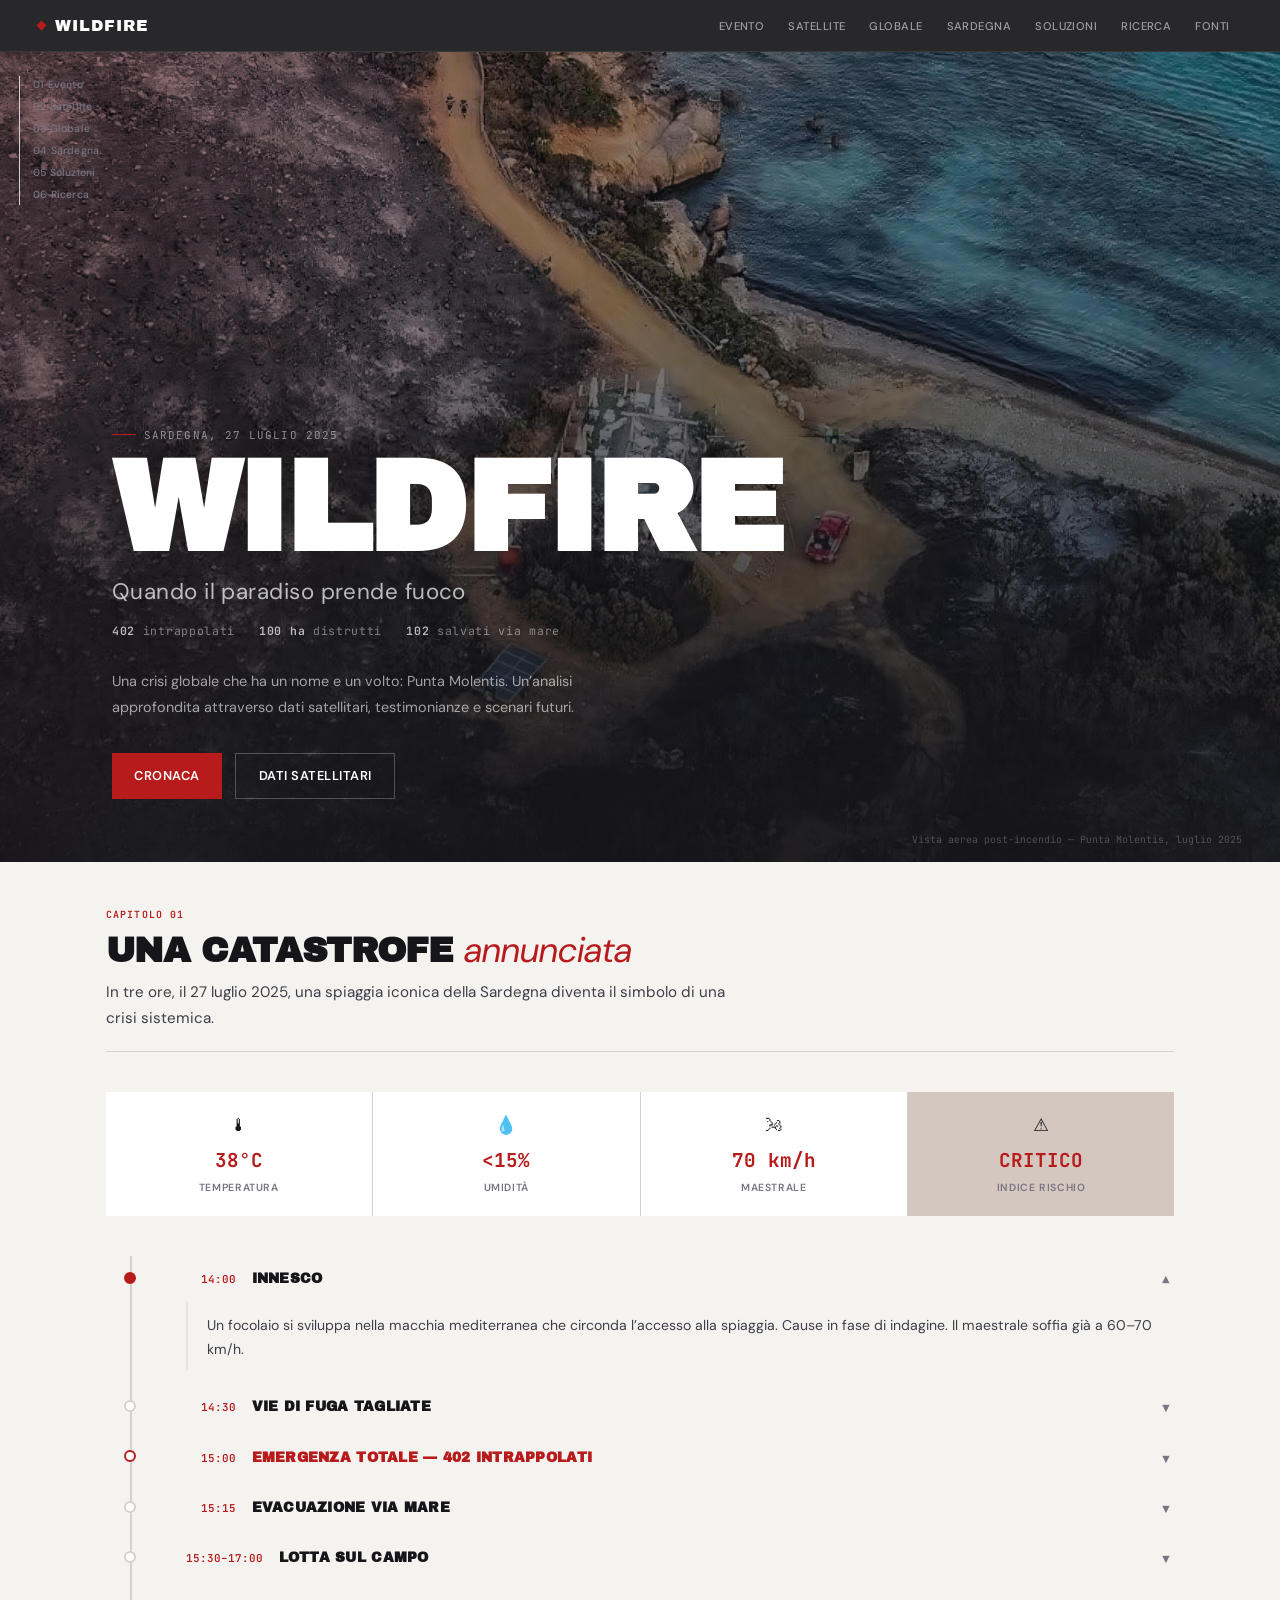
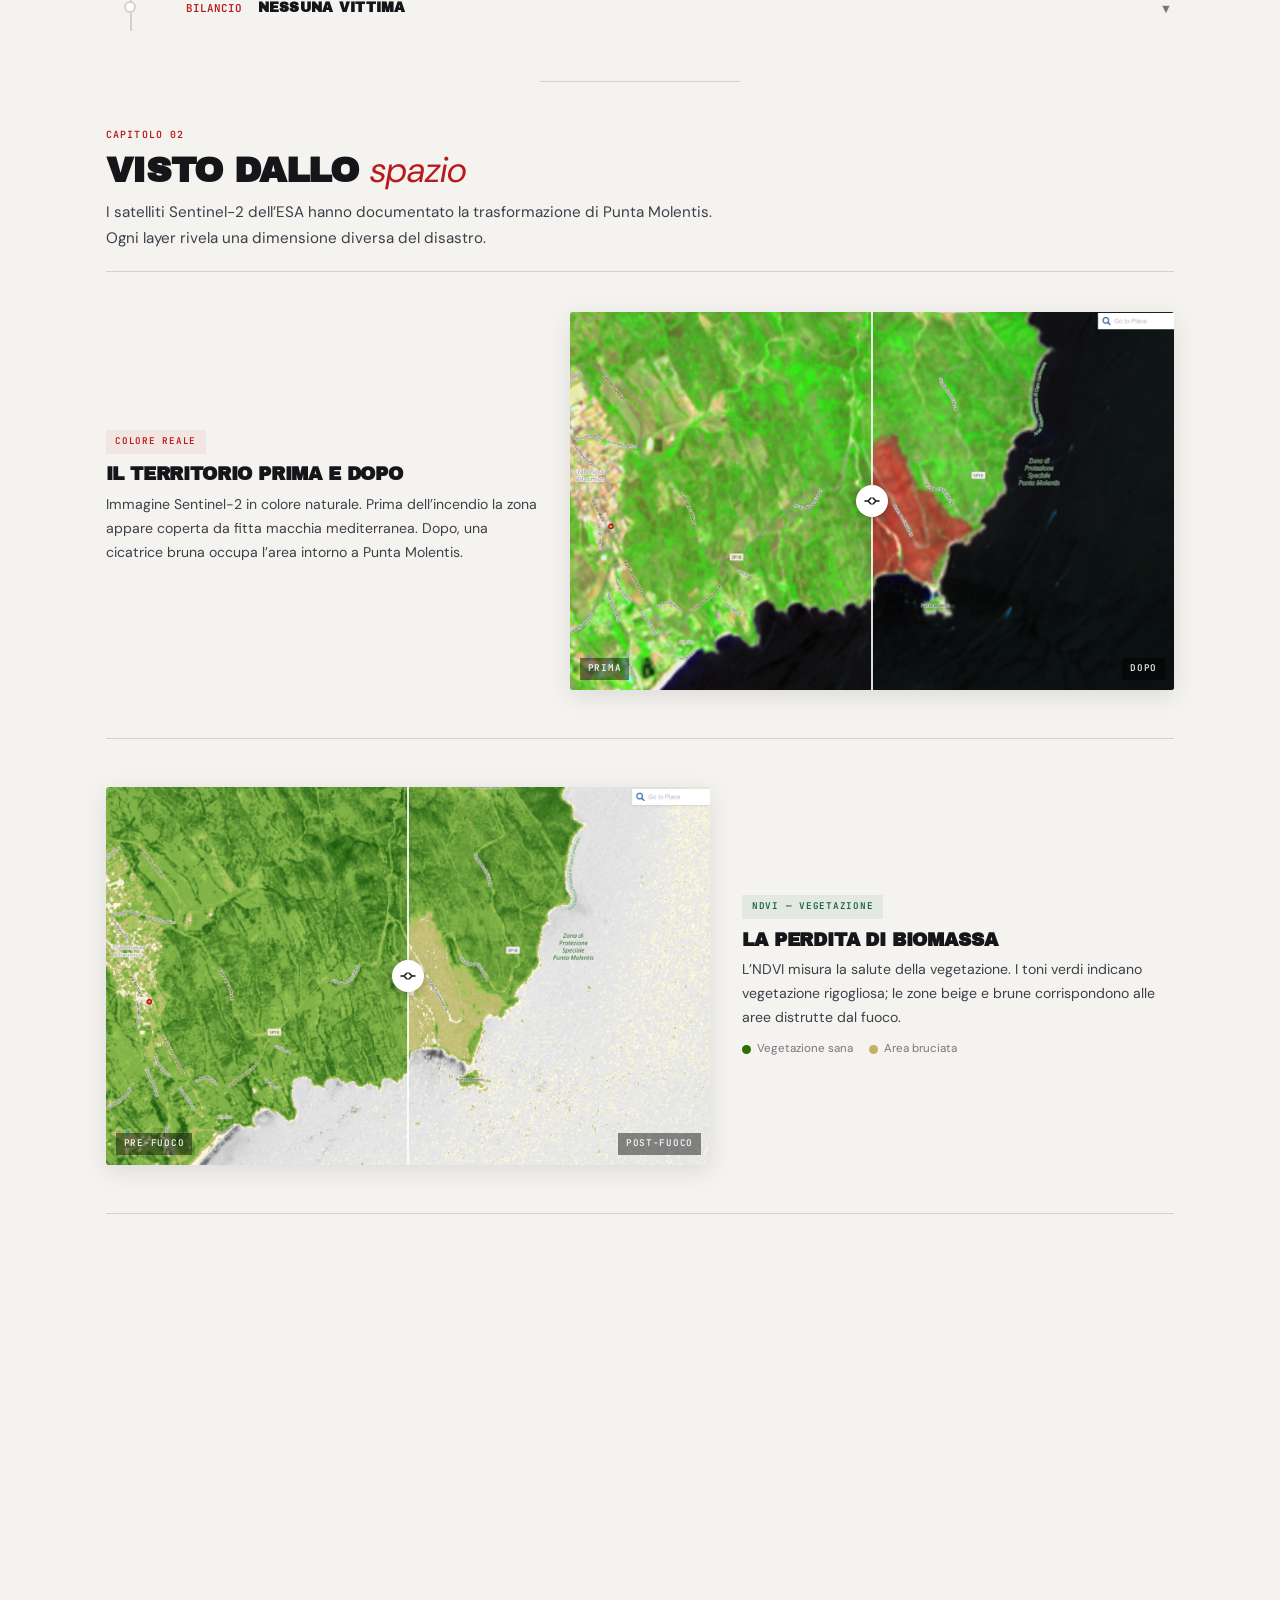
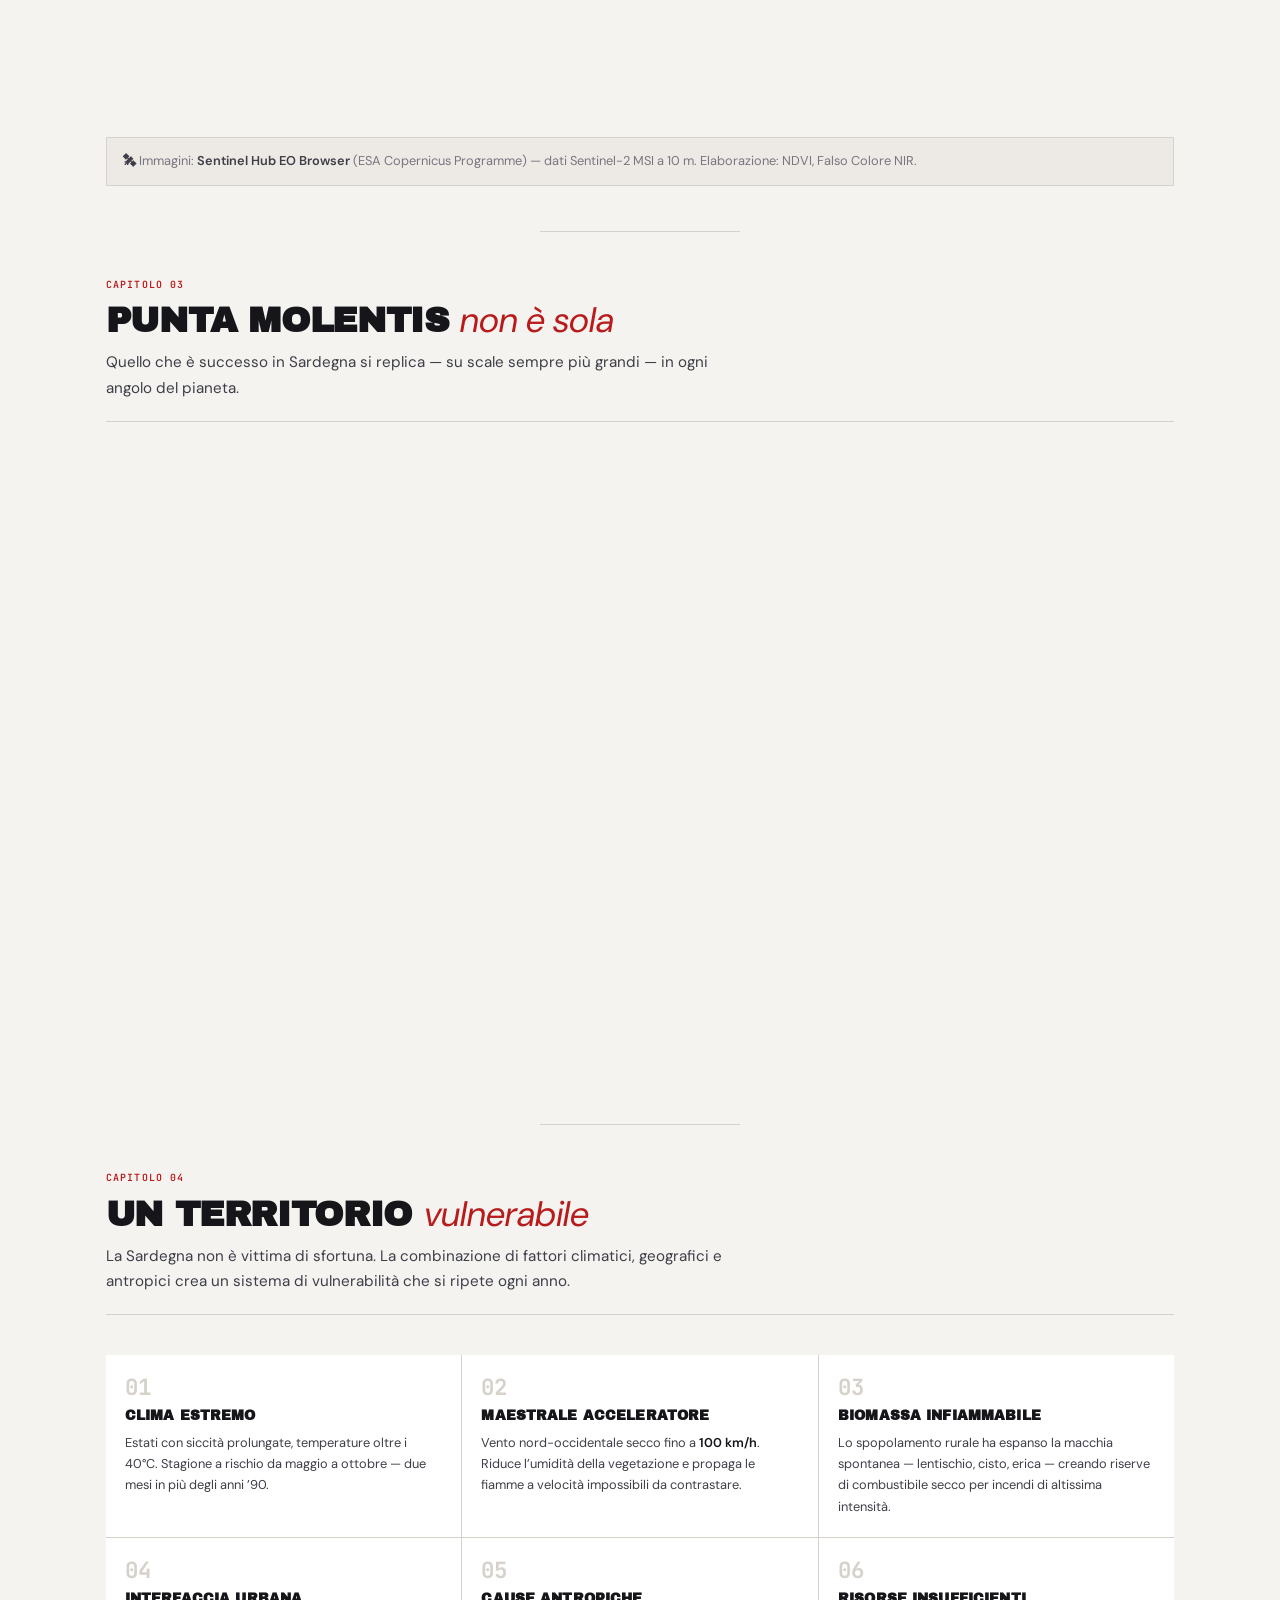
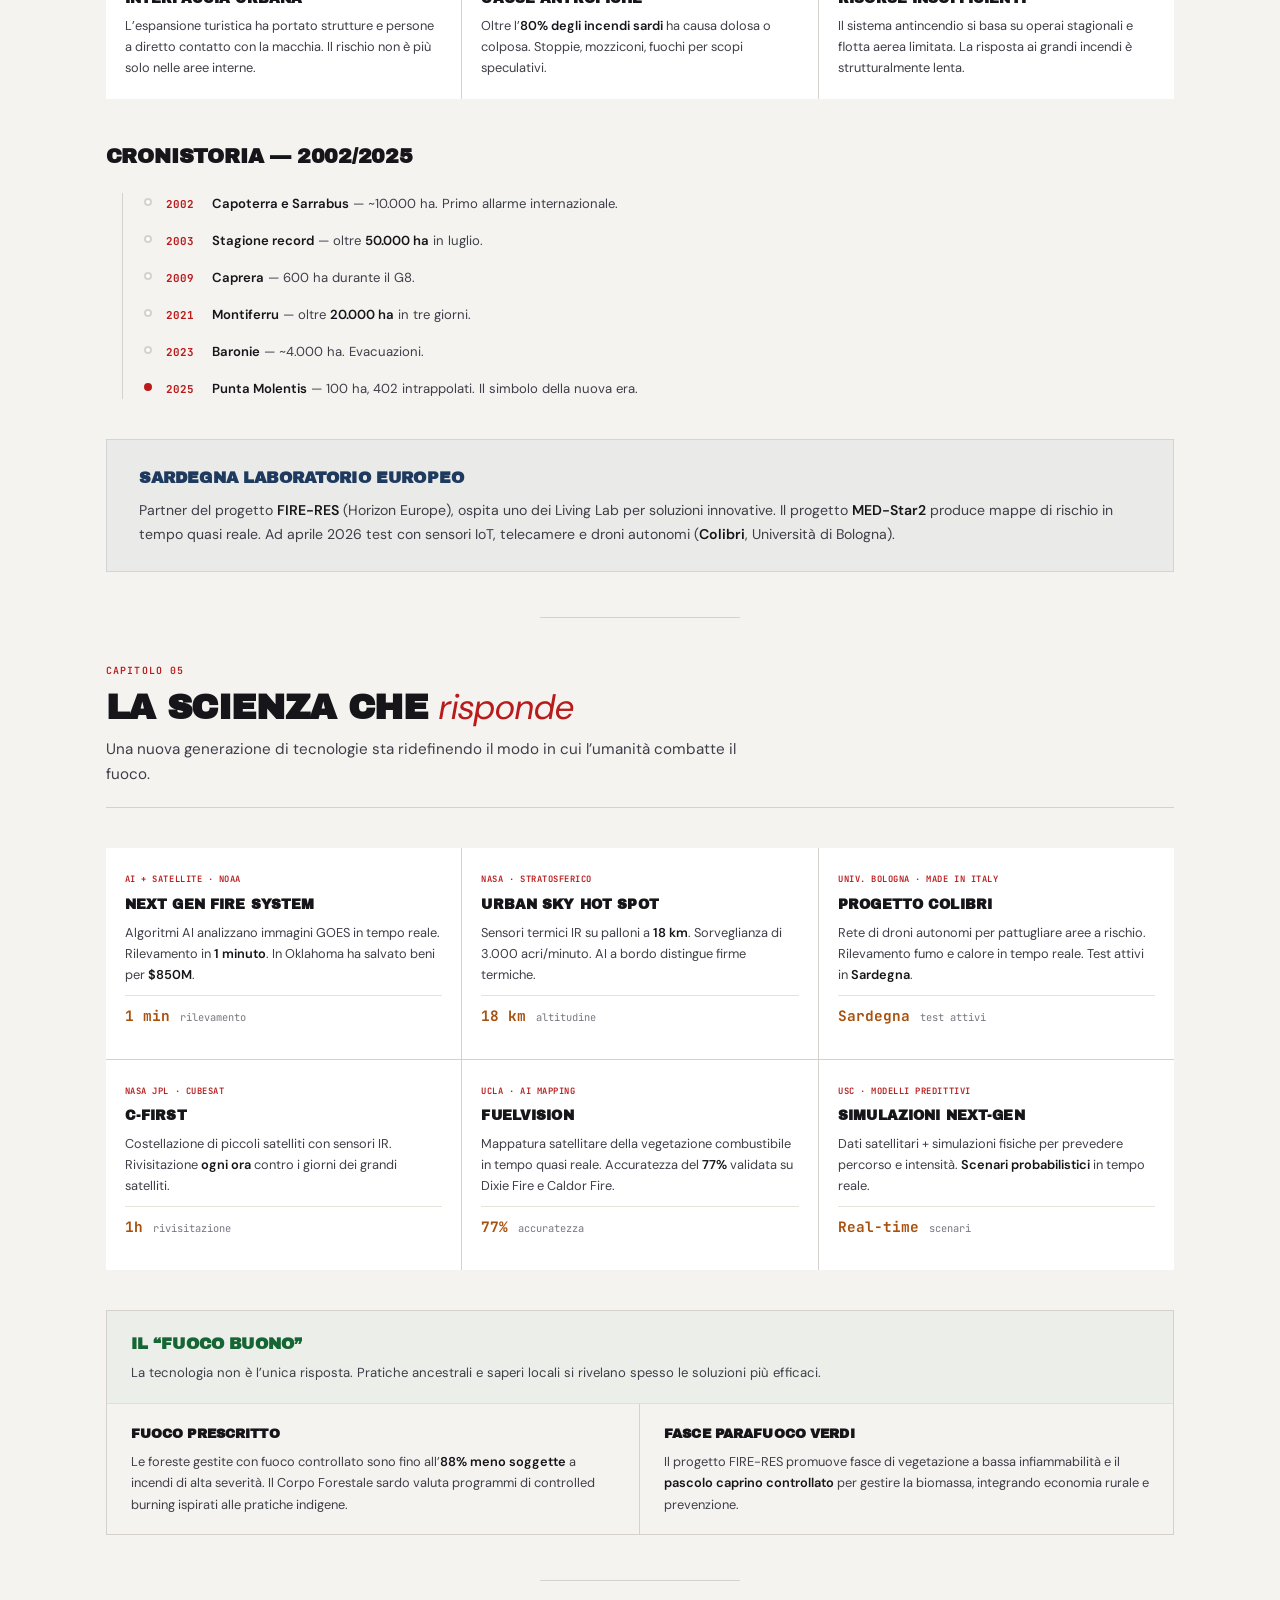
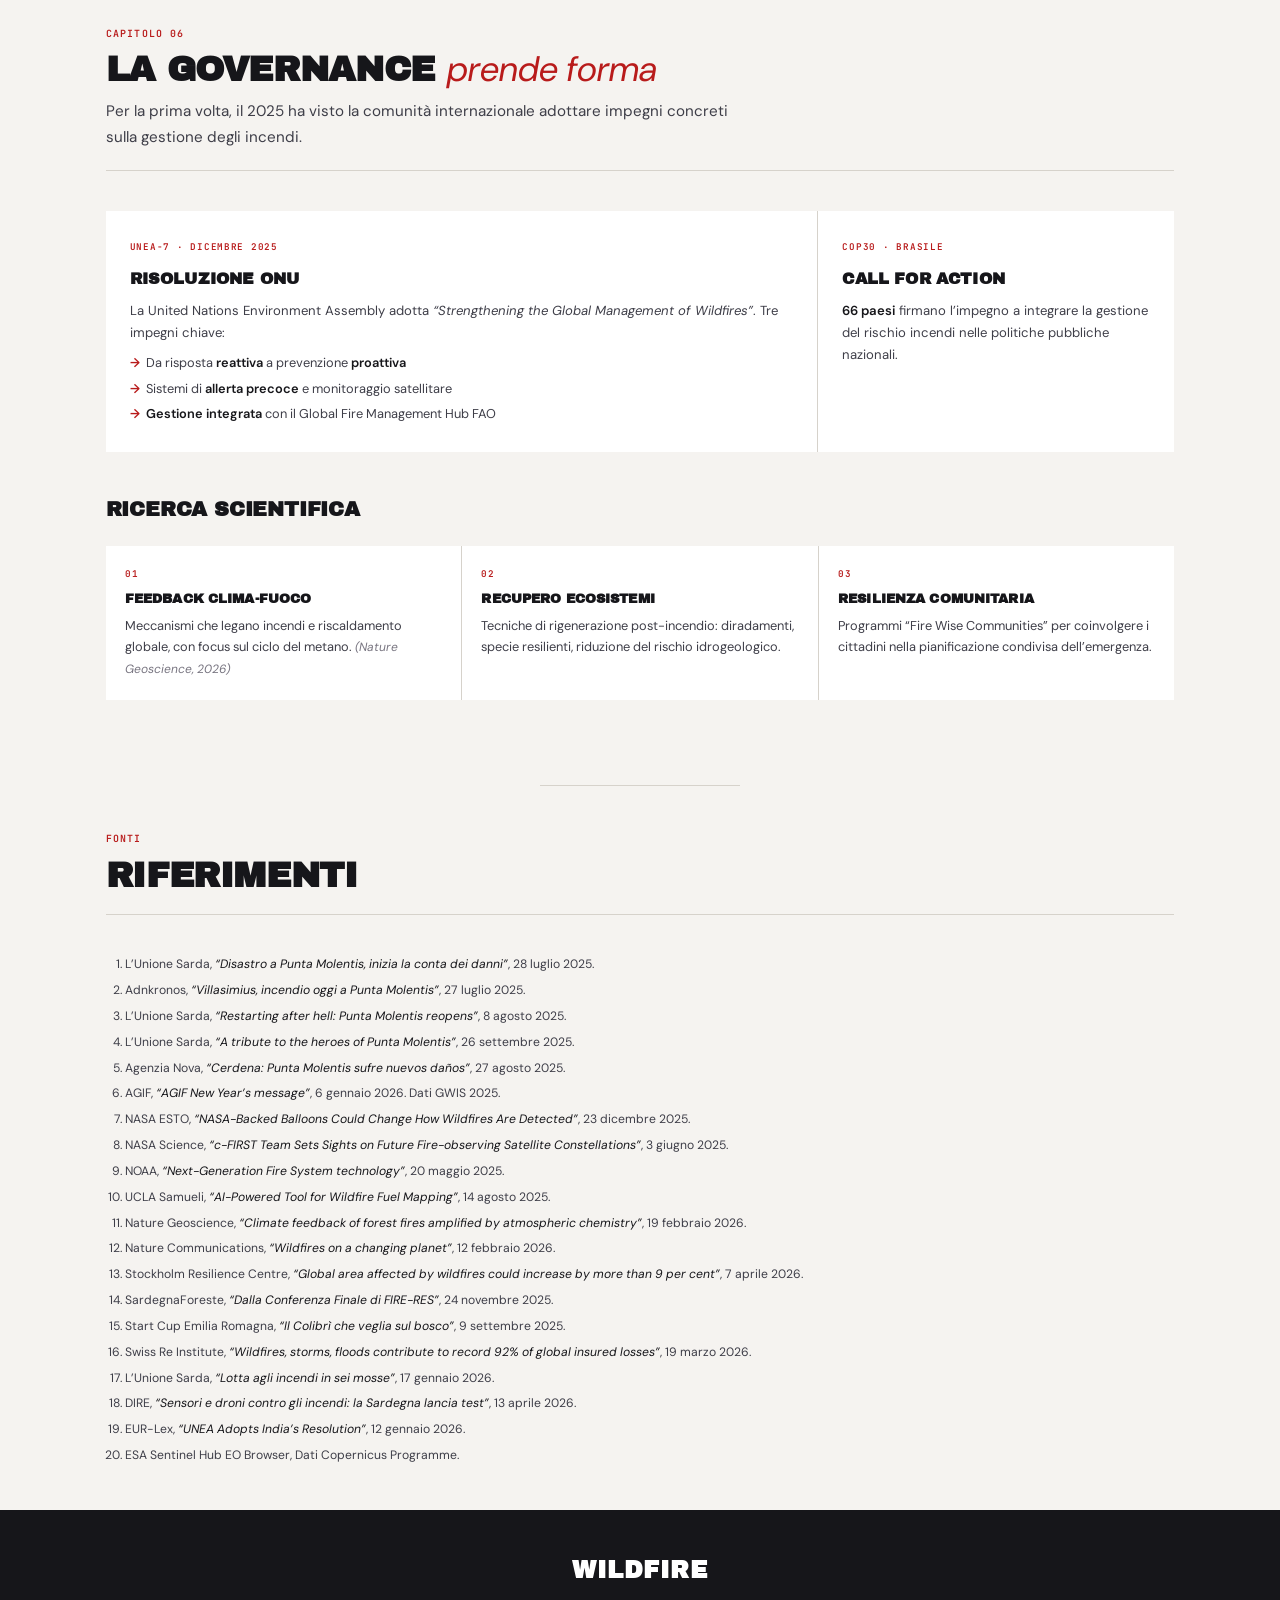
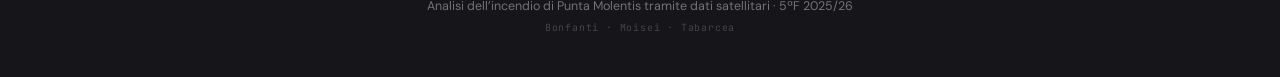
==== commit 29632d2b: "Update footer subtitle for 2025/26" ====
--- a/sito/index.html
+++ b/sito/index.html
@@ -688,7 +688,7 @@
 
   <footer class="site-footer">
     <div class="footer-title">Wildfire</div>
-    <p class="footer-sub">Analisi dell&#8217;incendio di Punta Molentis tramite dati satellitari &middot; 5&ordf;I 2025/26</p>
+    <p class="footer-sub">Analisi dell&#8217;incendio di Punta Molentis tramite dati satellitari &middot; 5&ordf;F 2025/26</p>
     <p class="footer-names">Bonfanti &middot; Moisei &middot; Tabarcea</p>
   </footer>
 
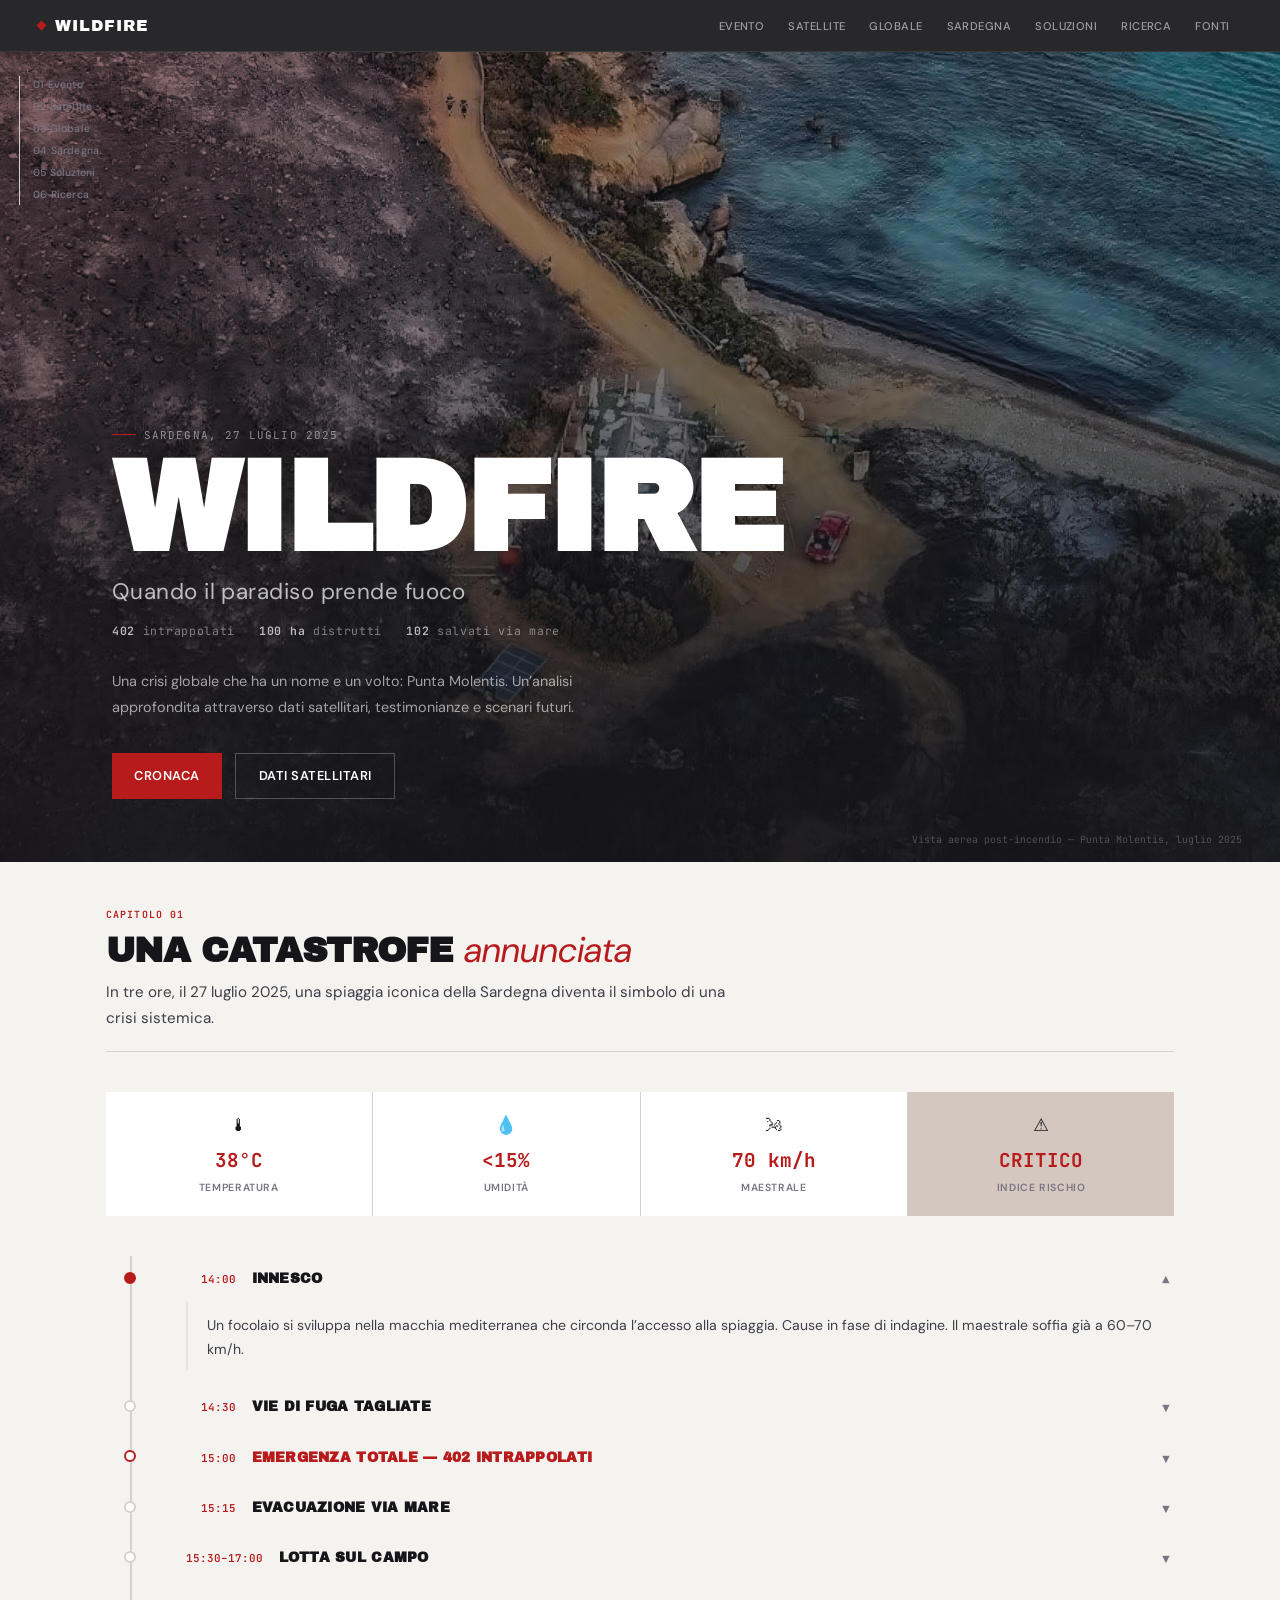
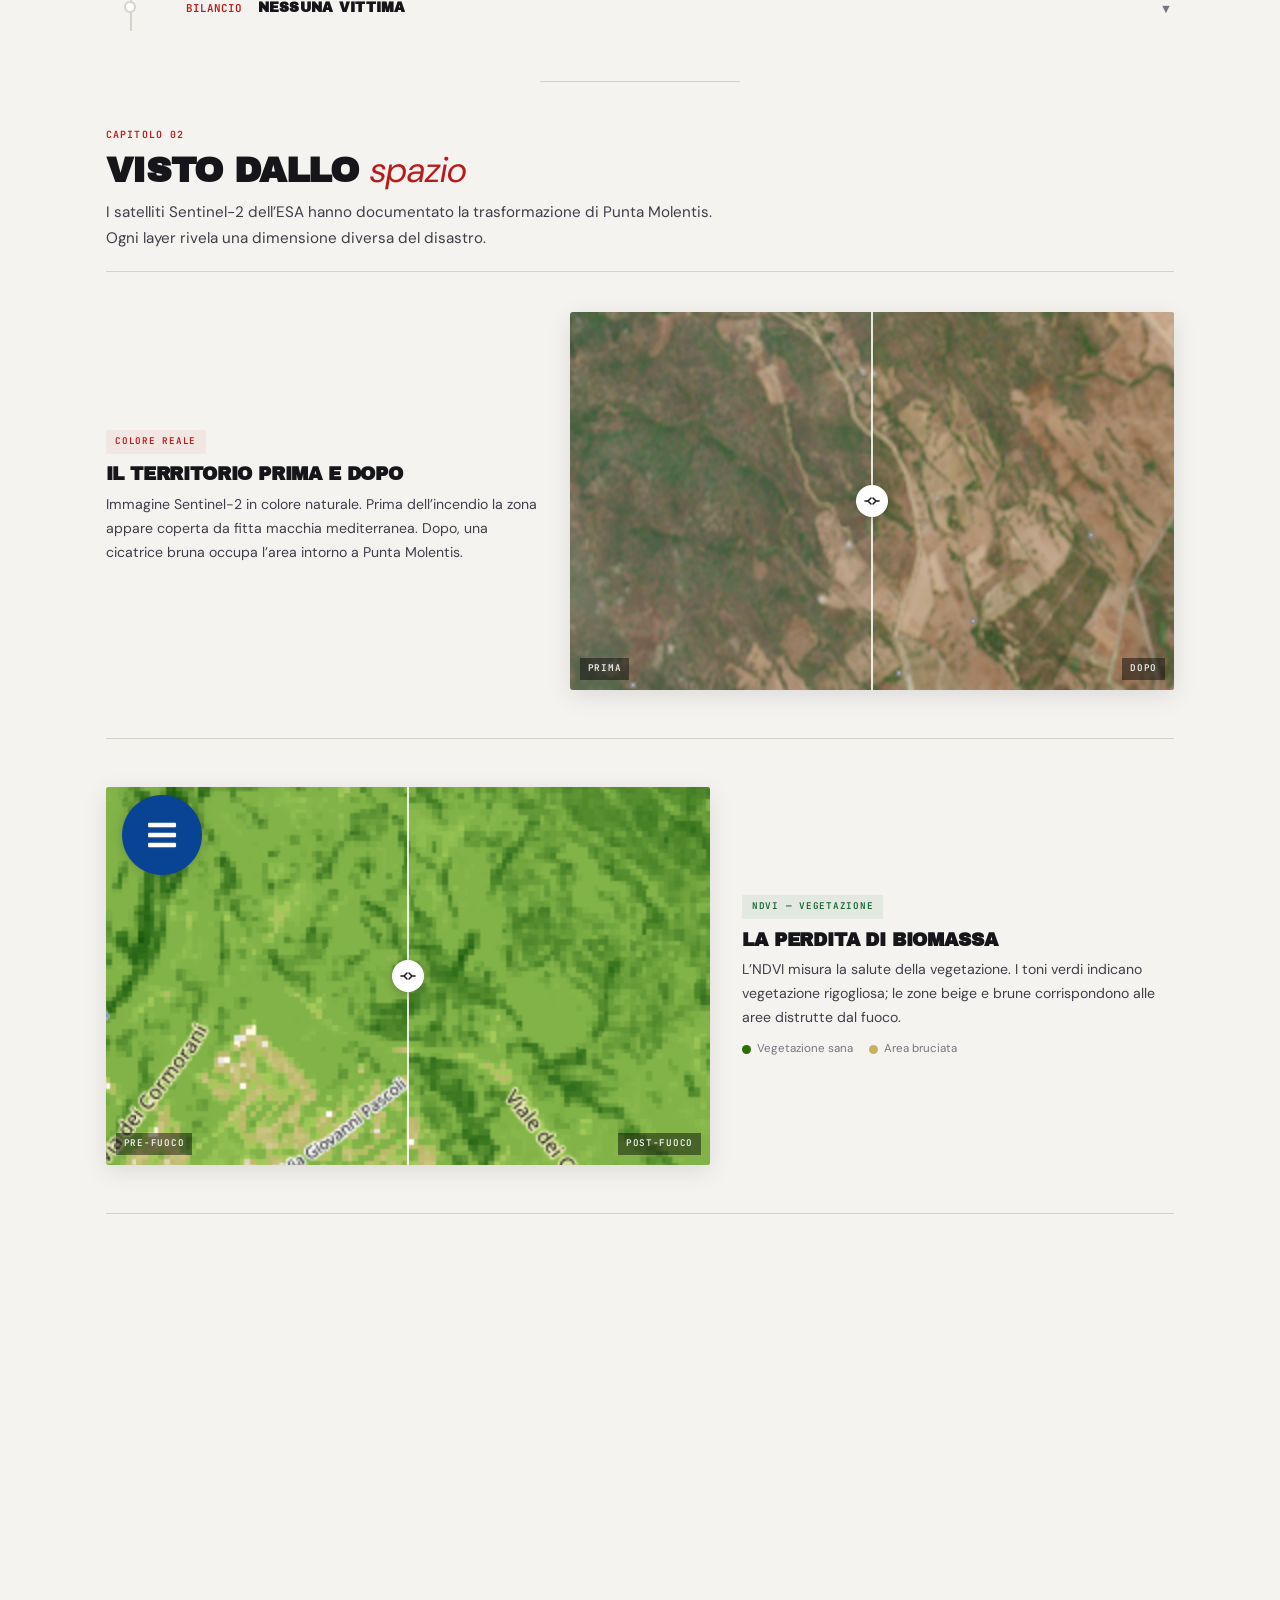
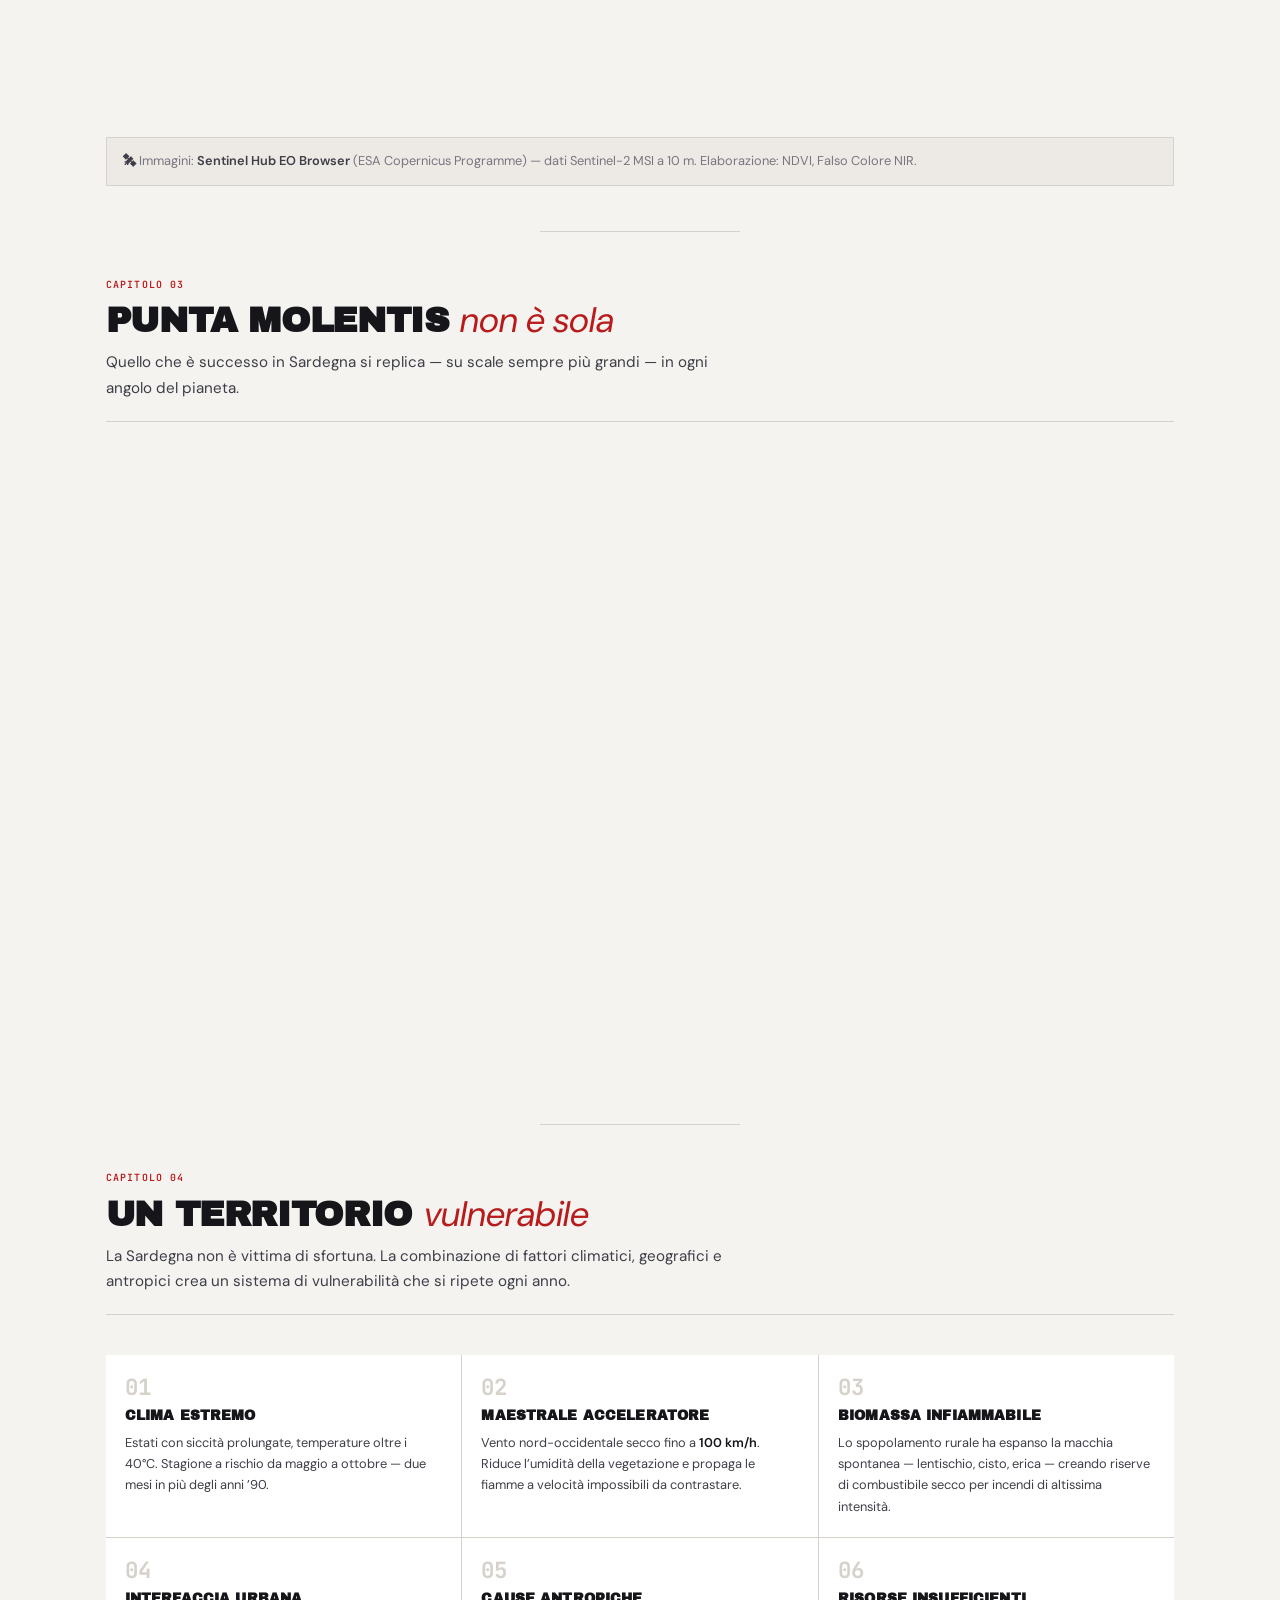
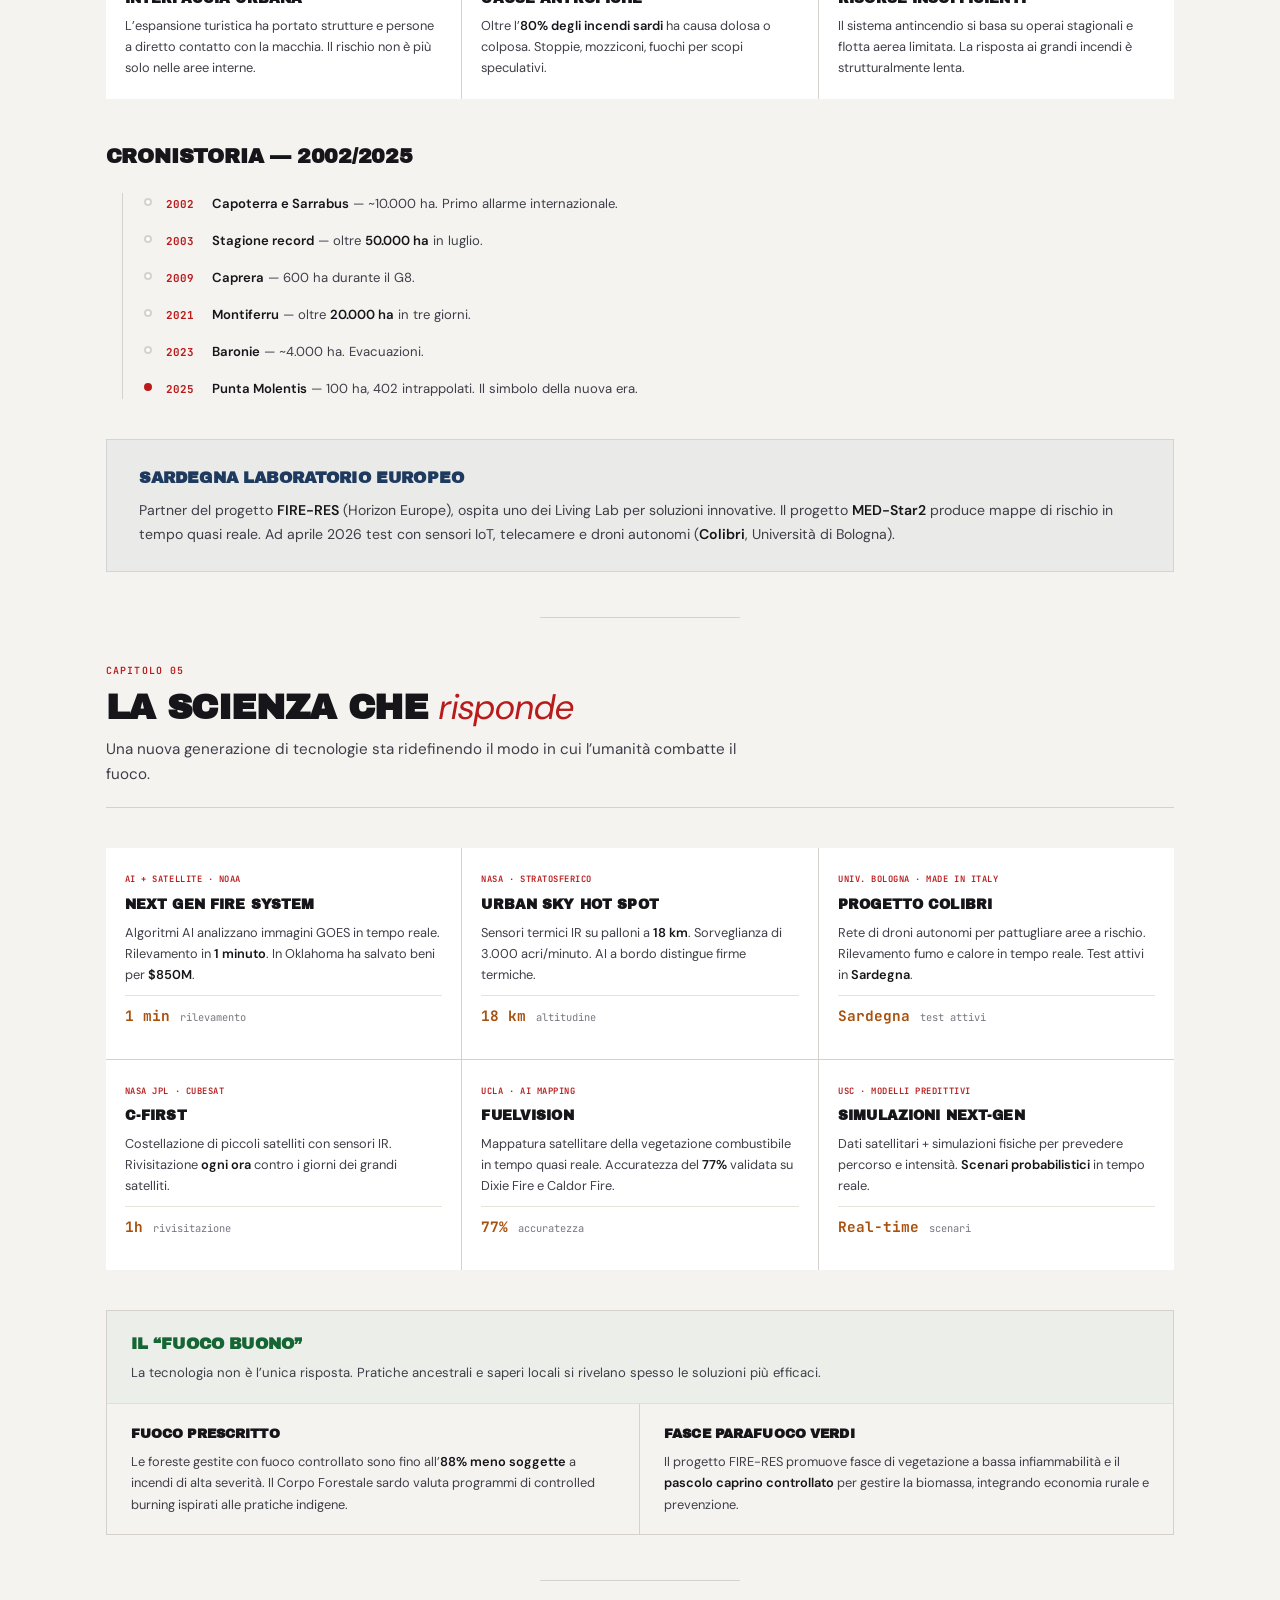
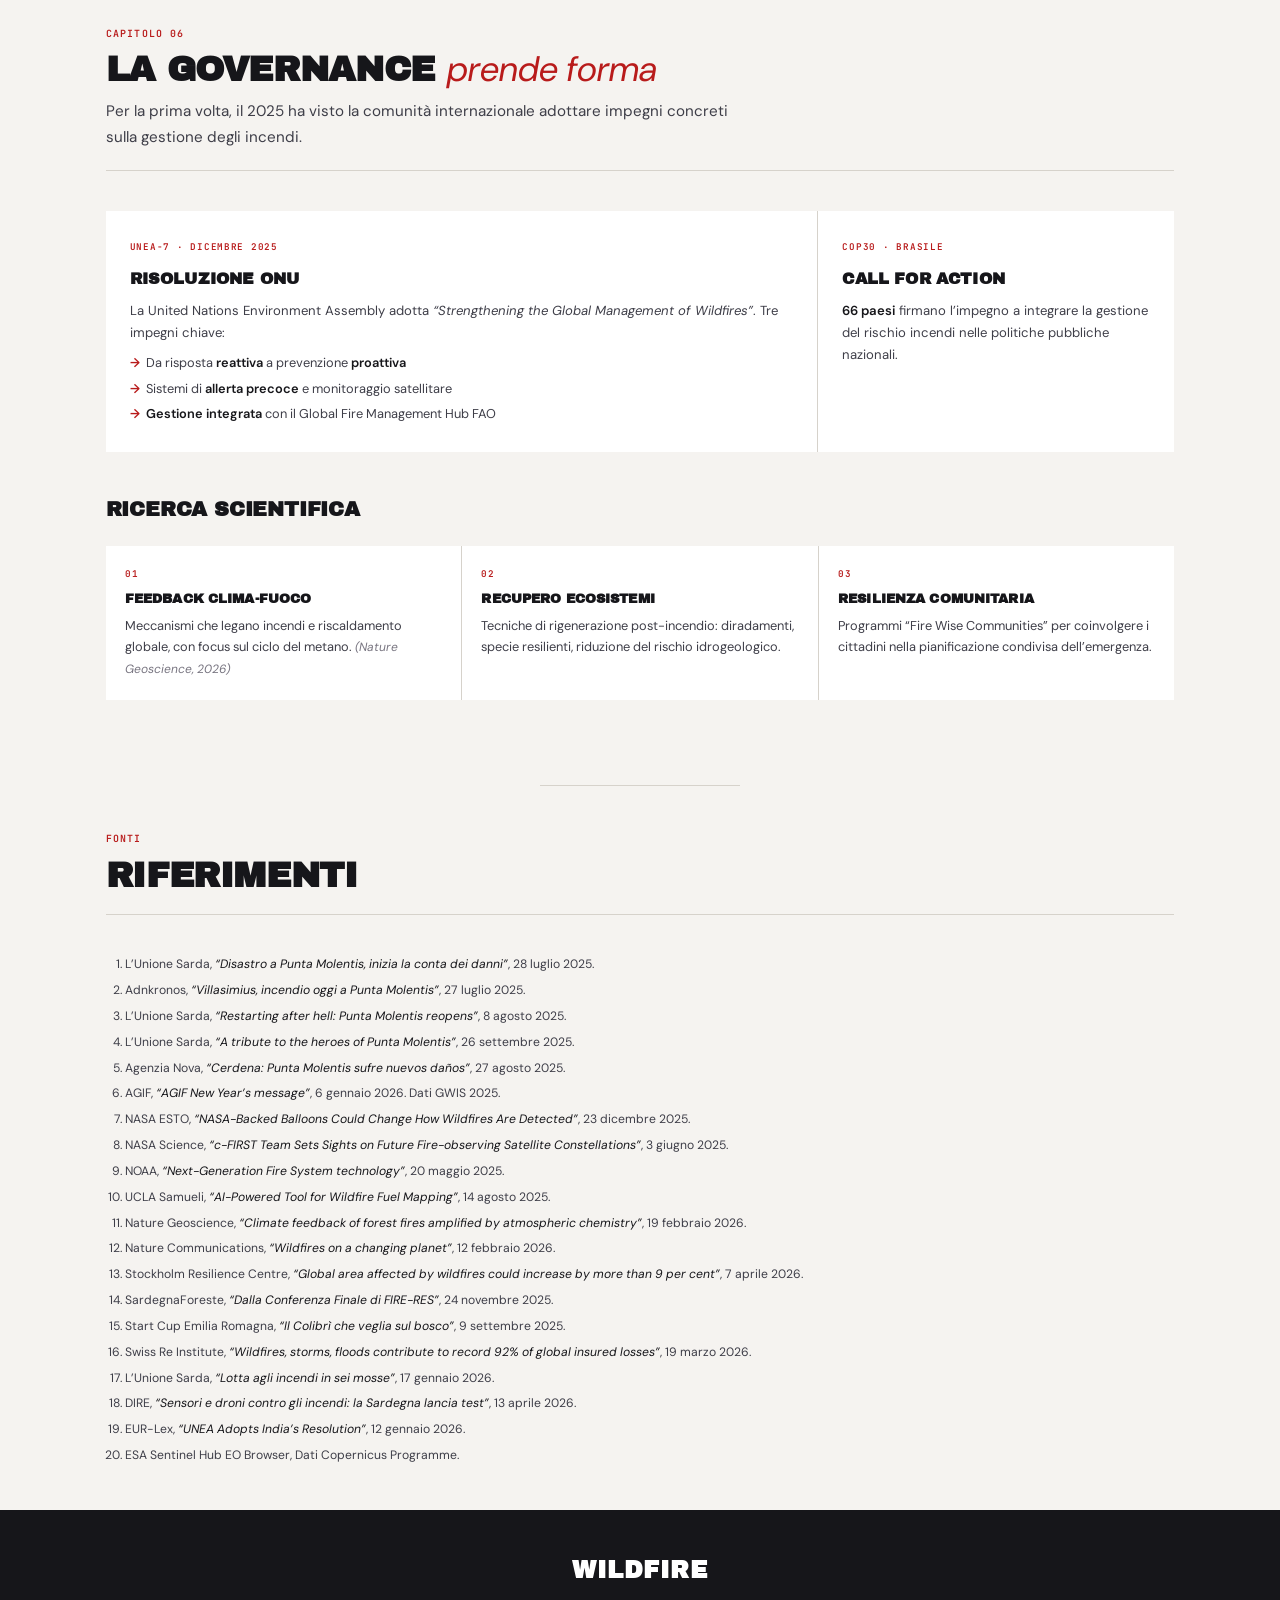
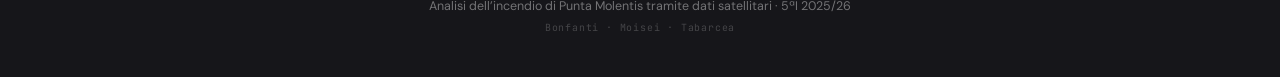
==== commit 7900aa0b: "Replace images with divs for before/after comparison" ====
--- a/sito/index.html
+++ b/sito/index.html
@@ -237,9 +237,9 @@
           </div>
           <div class="compare-wrap" data-fs="cs1">
             <div class="compare-slider" id="cs1">
-              <img class="cs-before" src="foto_prima.png" alt="Colore reale pre-incendio"/>
+              <div class="cs-before" style="background-image:url(colore_reale_prima.png)"></div>
               <div class="cs-after-wrap">
-                <img class="cs-after" src="foto_dopo.png" alt="Colore reale post-incendio"/>
+                <div class="cs-after" style="background-image:url(colore_reale_dopo.png)"></div>
               </div>
               <div class="cs-handle" id="cs1-handle">
                 <div class="cs-line"></div>
@@ -269,9 +269,9 @@
           </div>
           <div class="compare-wrap" data-fs="cs2">
             <div class="compare-slider" id="cs2">
-              <img class="cs-before" src="ndvi_prima.png" alt="NDVI pre-incendio"/>
+              <div class="cs-before" style="background-image:url(ndvi_prima.png)"></div>
               <div class="cs-after-wrap">
-                <img class="cs-after" src="ndvi_dopo.png" alt="NDVI post-incendio"/>
+                <div class="cs-after" style="background-image:url(ndvi_dopo.png)"></div>
               </div>
               <div class="cs-handle" id="cs2-handle">
                 <div class="cs-line"></div>
@@ -301,9 +301,9 @@
           </div>
           <div class="compare-wrap" data-fs="cs3">
             <div class="compare-slider" id="cs3">
-              <img class="cs-before" src="foto2_prima.png" alt="NIR pre-incendio"/>
+              <div class="cs-before" style="background-image:url(foto2_prima.png)"></div>
               <div class="cs-after-wrap">
-                <img class="cs-after" src="foto2_dopo.png" alt="NIR post-incendio"/>
+                <div class="cs-after" style="background-image:url(foto2_dopo.png)"></div>
               </div>
               <div class="cs-handle" id="cs3-handle">
                 <div class="cs-line"></div>
@@ -688,7 +688,7 @@
 
   <footer class="site-footer">
     <div class="footer-title">Wildfire</div>
-    <p class="footer-sub">Analisi dell&#8217;incendio di Punta Molentis tramite dati satellitari &middot; 5&ordf;F 2025/26</p>
+    <p class="footer-sub">Analisi dell&#8217;incendio di Punta Molentis tramite dati satellitari &middot; 5&ordf;I 2025/26</p>
     <p class="footer-names">Bonfanti &middot; Moisei &middot; Tabarcea</p>
   </footer>
 
